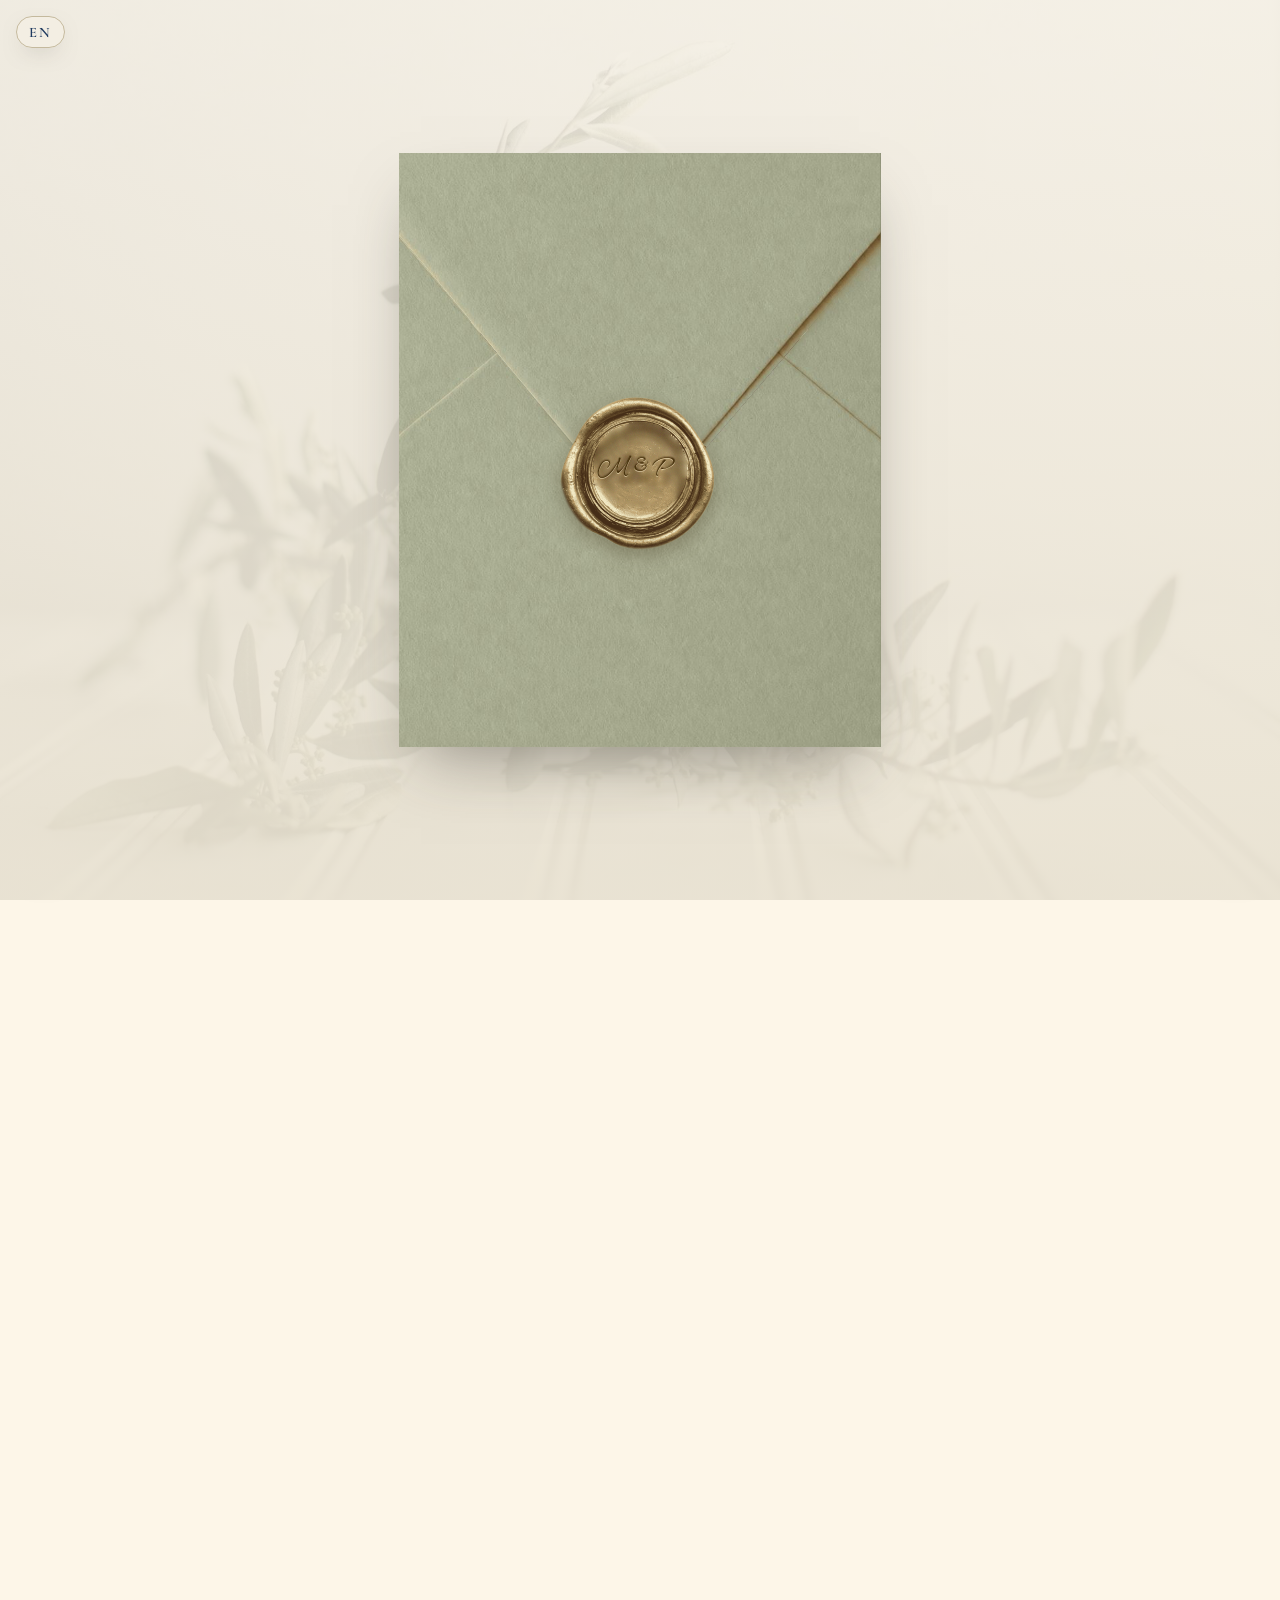
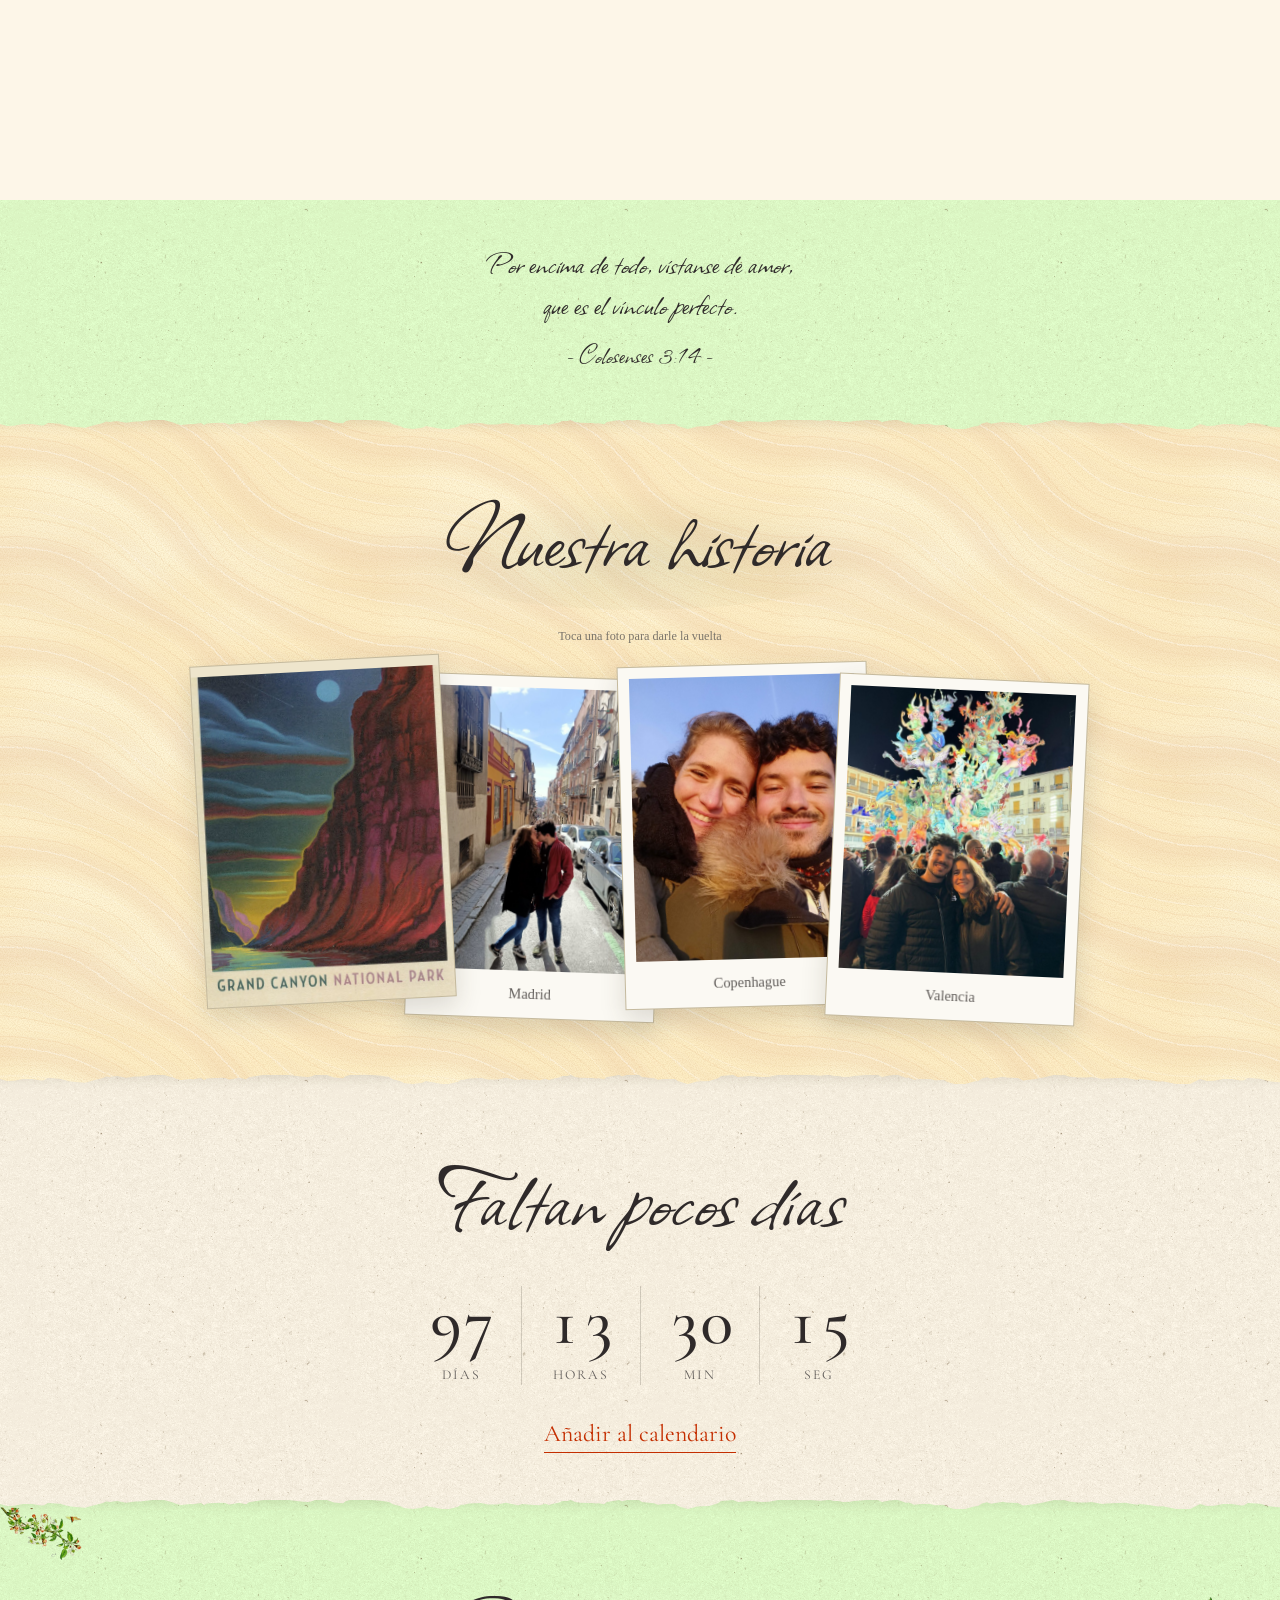
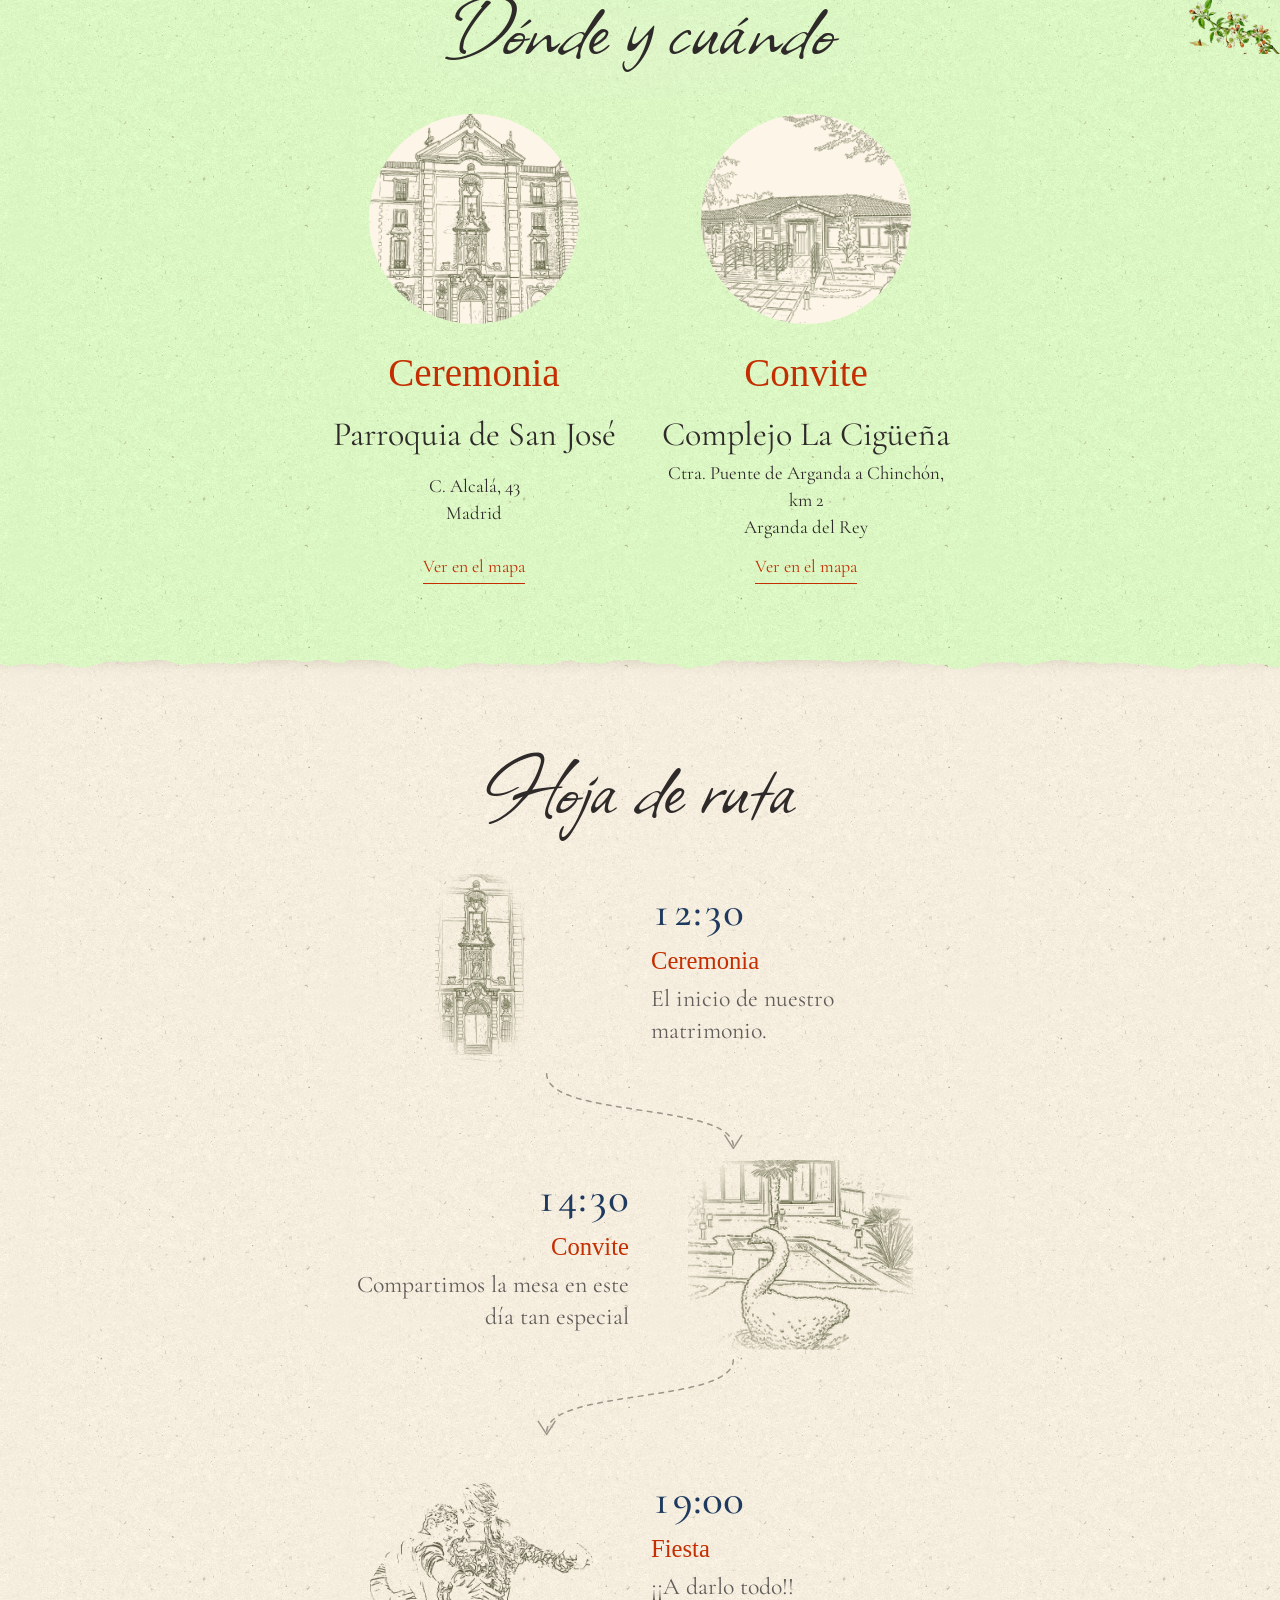
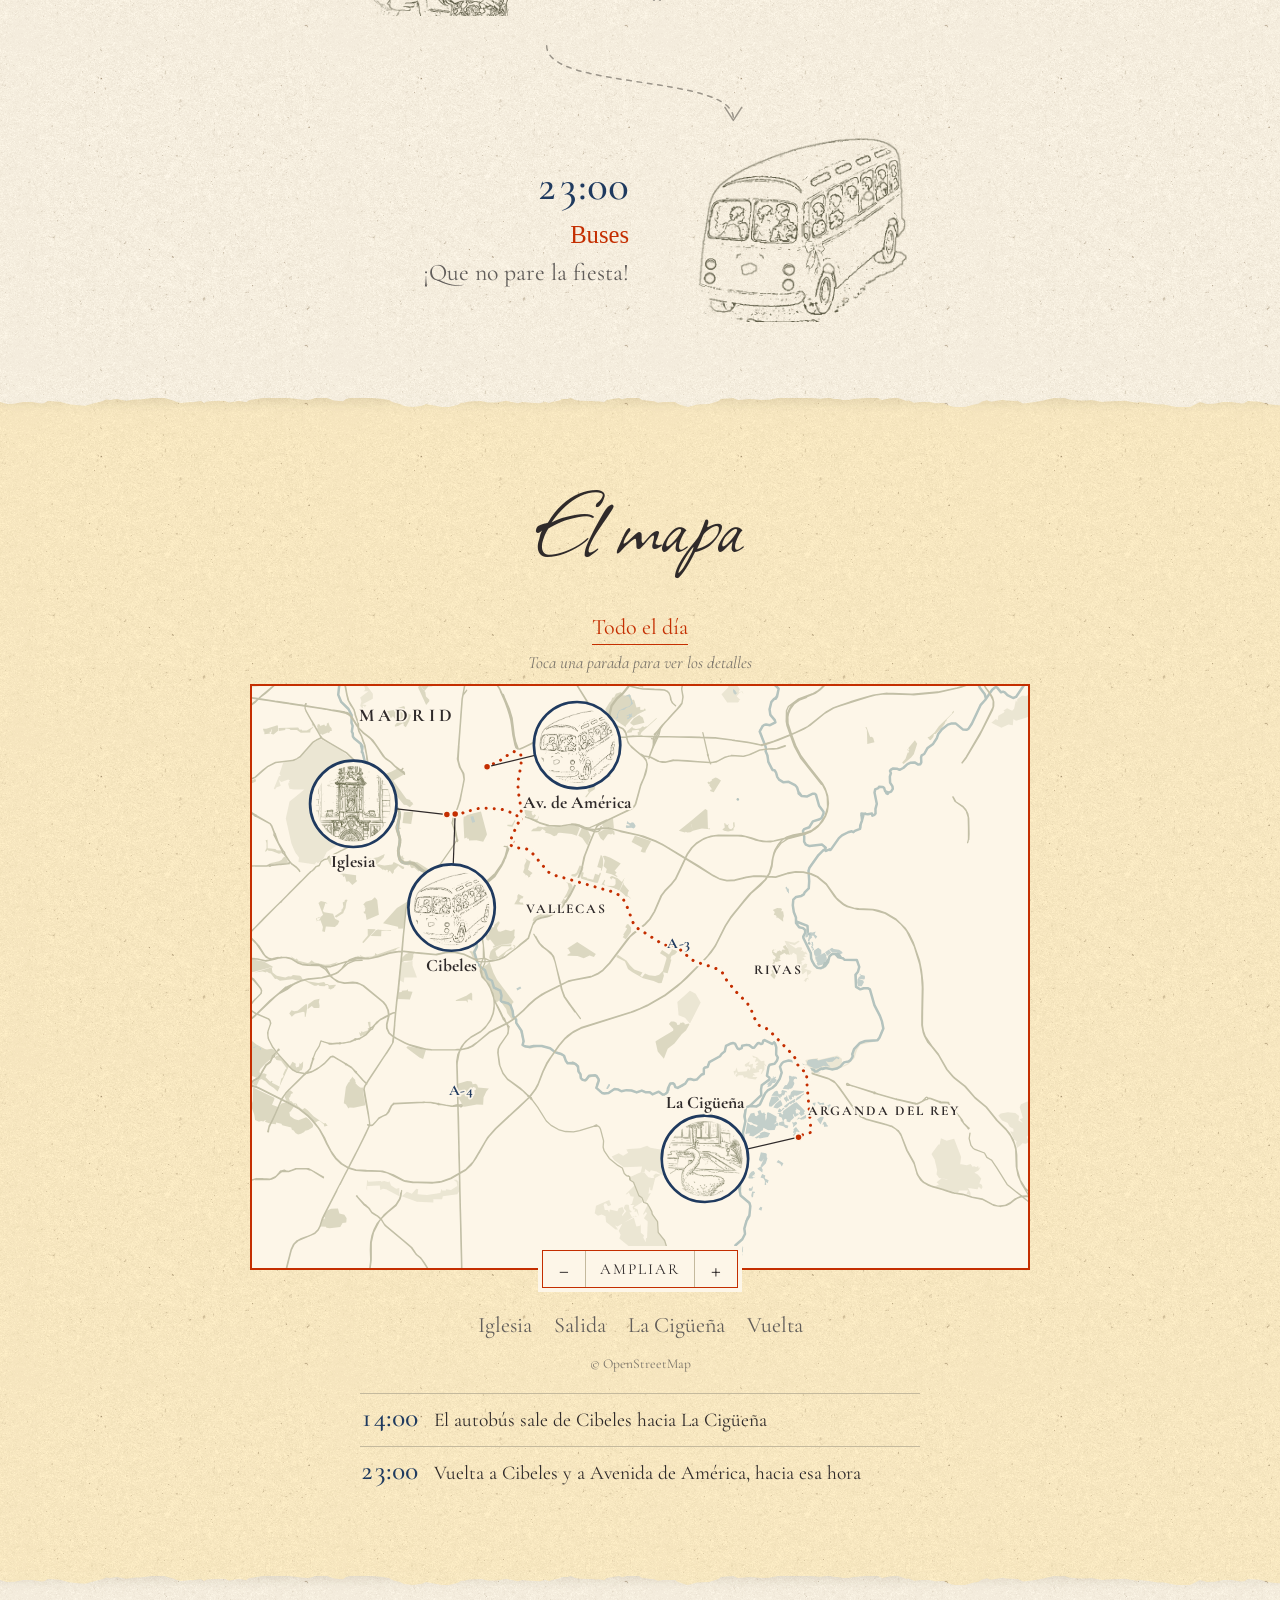
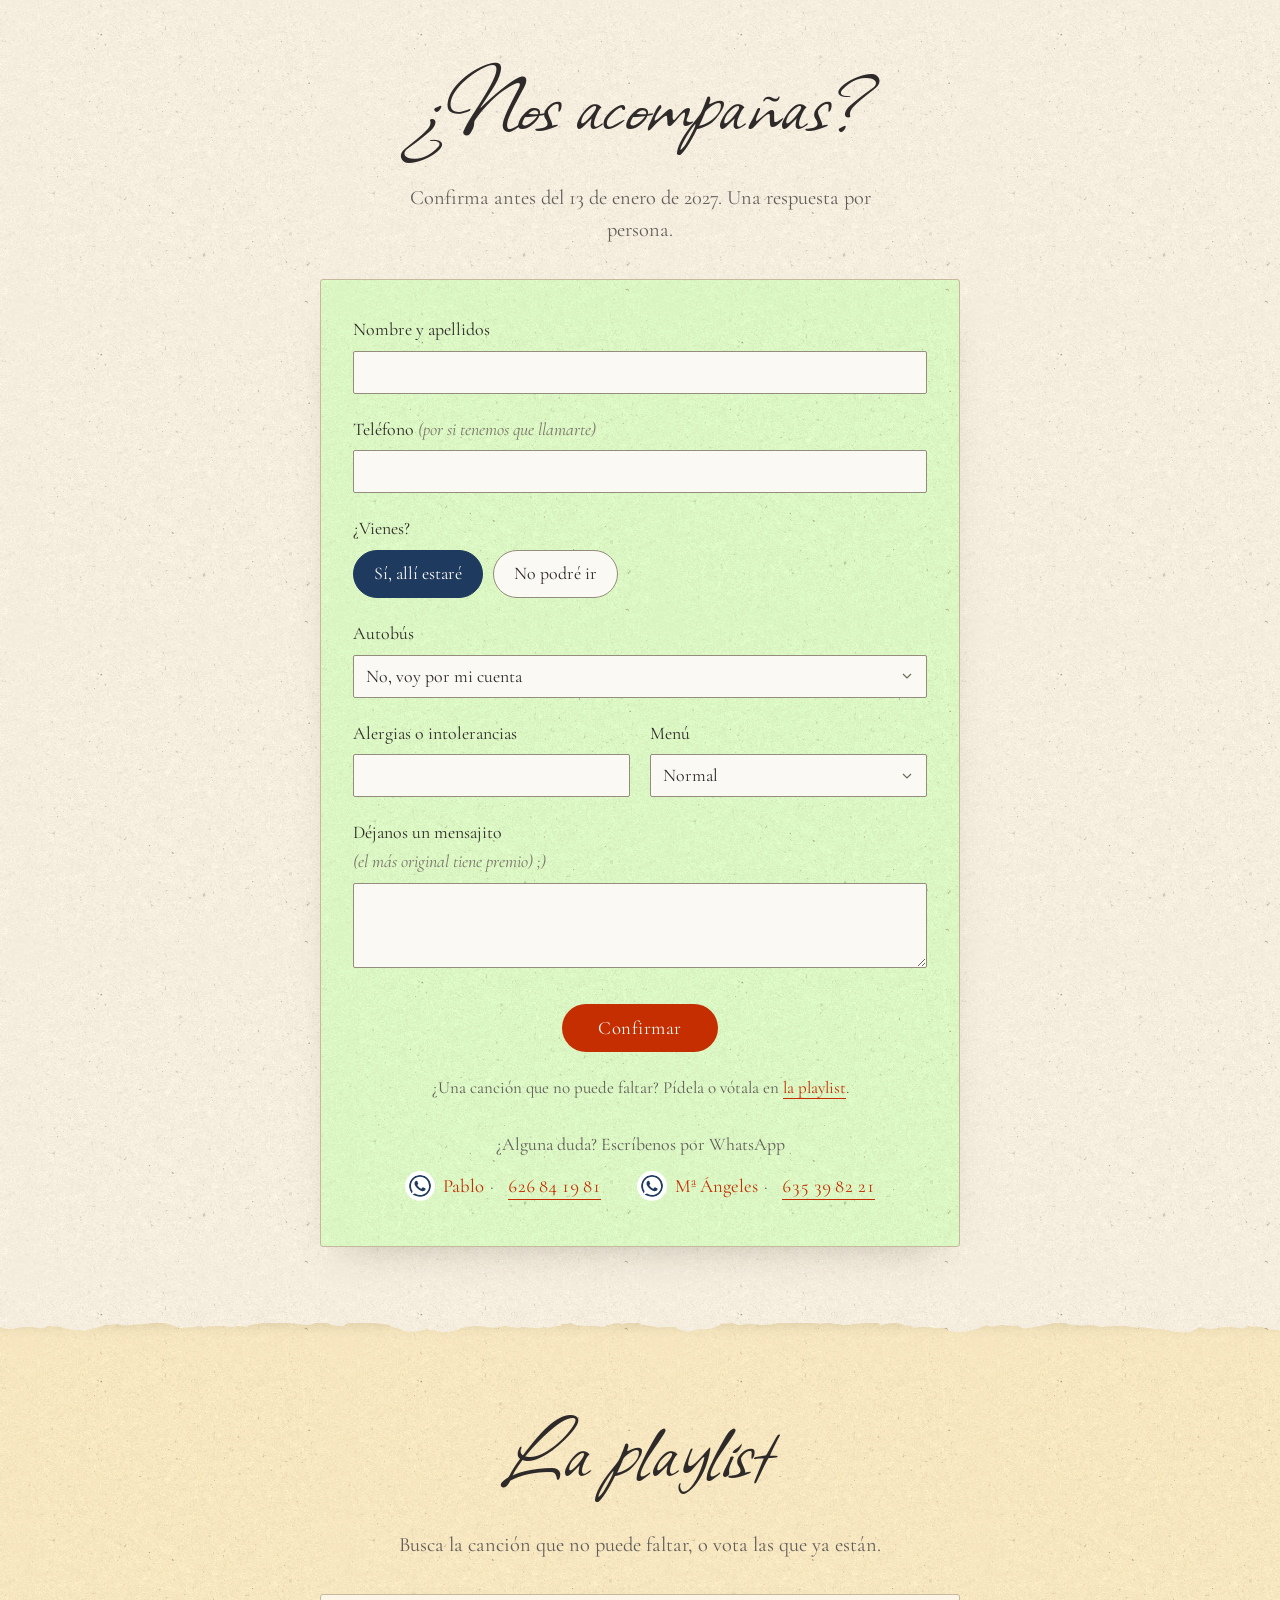
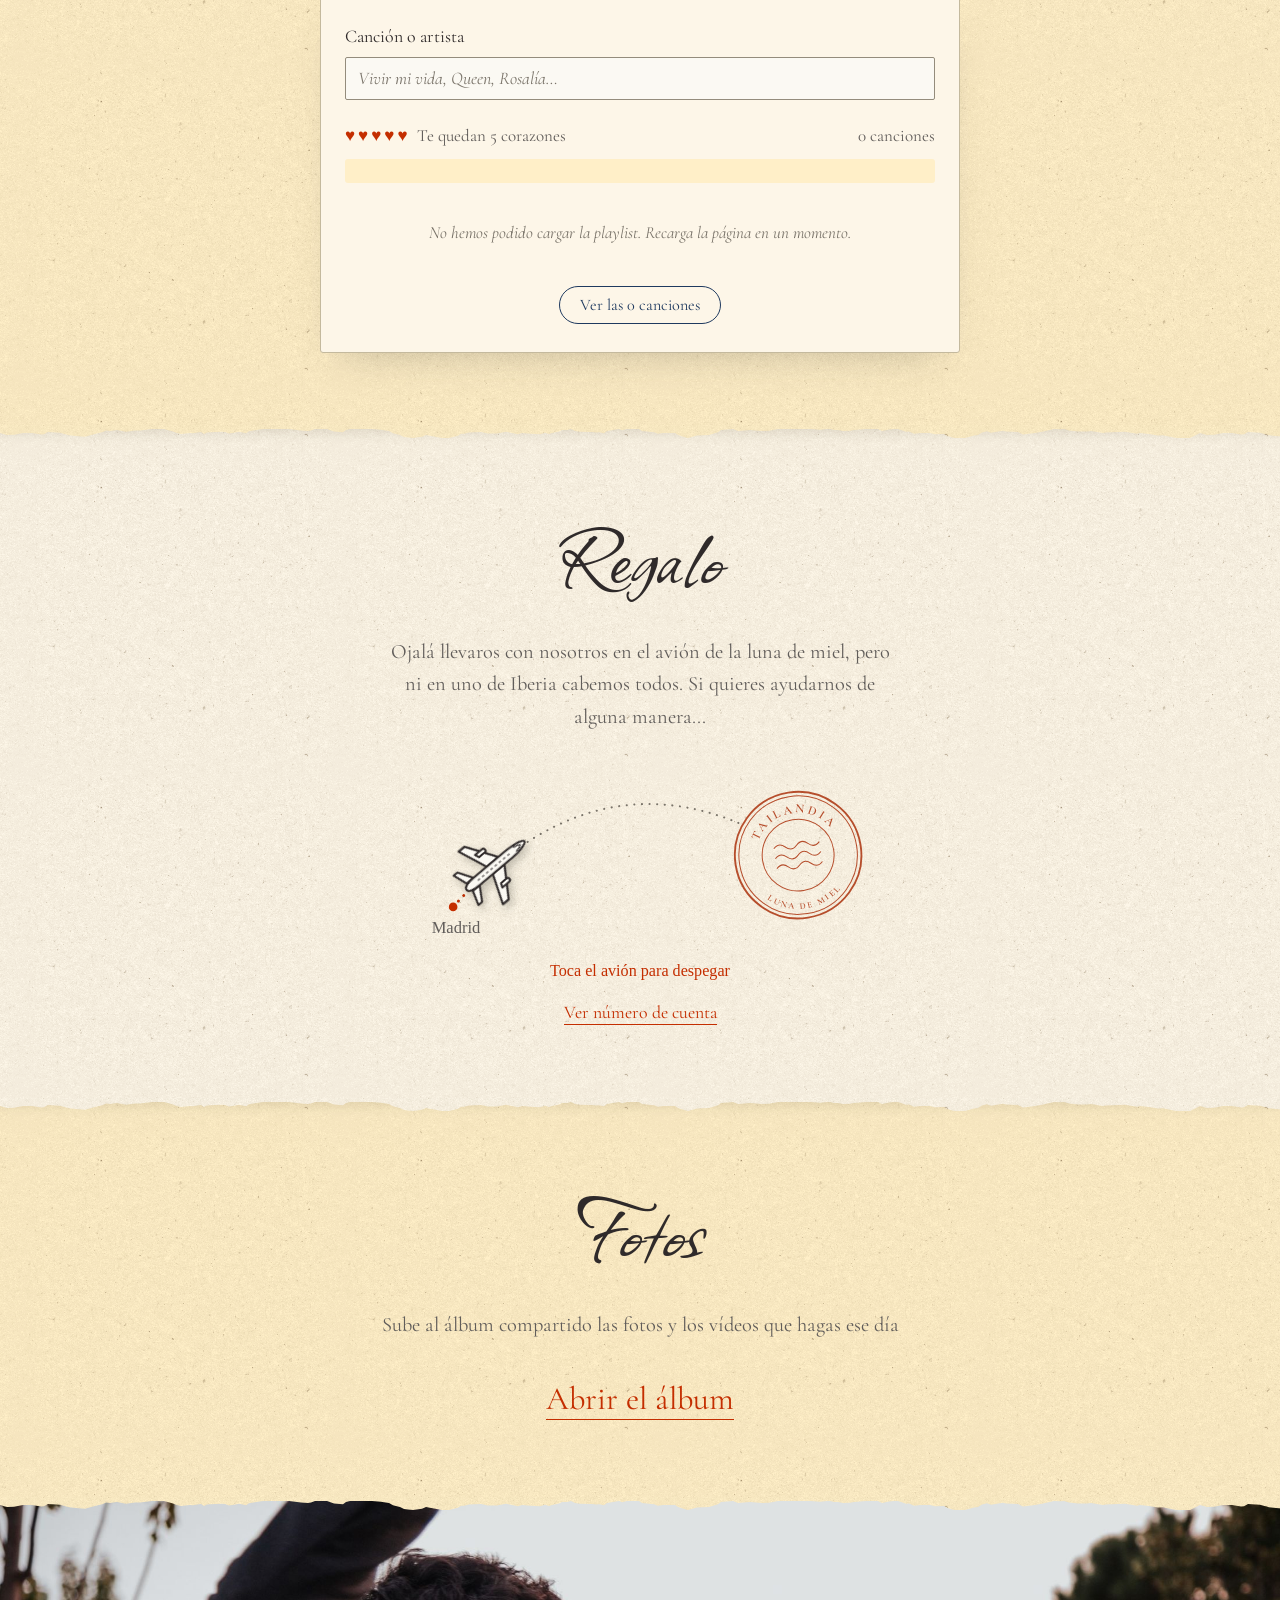
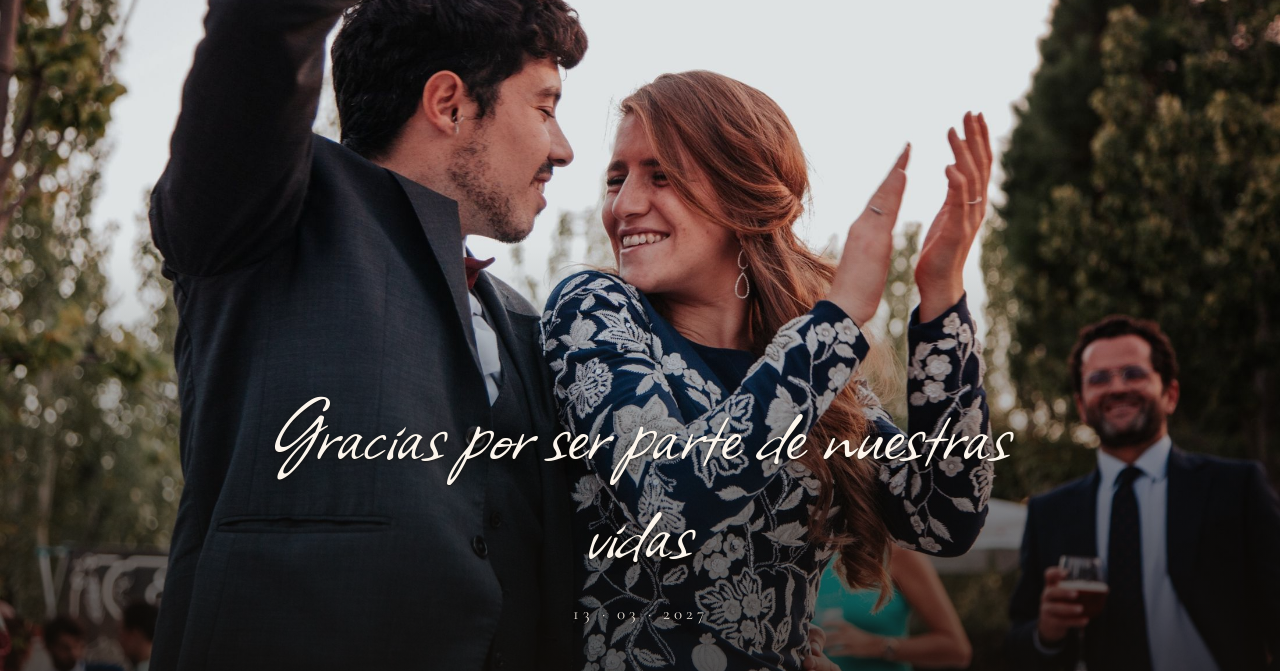
==== index.html @ 0273cc03 "editor (m): Claude: El desliza del principio, ponlo más claro. No se ve El desliza del principio, po" ====
<!DOCTYPE html>
<html lang="es">
<head>
  <meta charset="UTF-8">
  <meta name="viewport" content="width=device-width, initial-scale=1.0">
  <title>Mª Ángeles & Pablo | ¡Nos casamos!</title>
  <meta name="description" content="Invitación a la boda de Mª Ángeles y Pablo, 13 de marzo de 2027, Madrid.">

  <!-- Open Graph / Meta -->
  <meta property="og:title" content="Mª Ángeles & Pablo | Nos casamos">
  <meta property="og:description" content="13 de marzo de 2027, Madrid. Abre la invitación y confirma tu asistencia.">
  <meta property="og:type" content="website">
  <meta property="og:url" content="https://pabloati.github.io/Boda/">
  <meta property="og:image" content="https://pabloati.github.io/Boda/assets/og.jpg">
  <meta property="og:image:width" content="1200">
  <meta property="og:image:height" content="630">
  <meta property="og:image:alt" content="Sobre verde con sello de lacre dorado: Mª Ángeles & Pablo, 13 de marzo de 2027, Madrid">
  <meta name="twitter:card" content="summary_large_image">

  <!-- Google Fonts: Cormorant Garamond (text), Allison (script headings), Homemade Apple (handwritten notes) -->
  <link rel="preconnect" href="https://fonts.googleapis.com">
  <link rel="preconnect" href="https://fonts.gstatic.com" crossorigin>
  <link href="https://fonts.googleapis.com/css2?family=Cormorant+Garamond:ital,wght@0,400;0,500;0,600;0,700;1,400;1,500&family=Allison&family=Homemade+Apple&display=swap" rel="stylesheet">

  <!-- Tab icon: two gold rings. SVG for modern browsers, PNGs for the rest and for iOS home screens -->
  <link rel="icon" type="image/svg+xml" href="assets/favicon.svg">
  <link rel="icon" type="image/png" sizes="32x32" href="assets/favicon-32.png">
  <link rel="apple-touch-icon" sizes="180x180" href="assets/apple-touch-icon.png">

  <!-- Main Stylesheet. ?v= busts browser caches after each deploy: bump it whenever css/js change -->
  <link rel="stylesheet" href="css/styles.css?v=202611252245-0b9e9ef">
  <link rel="stylesheet" href="css/editor.css?v=202611252245-0b9e9ef">

  <!-- The envelope is the first thing on screen, so fetch its two images early -->
  <link rel="preload" as="image" href="assets/sobre.jpg?v=20261110v">
  <link rel="preload" as="image" href="assets/sello.png">
</head>
<body>
  <!--
    Photo credits (Unsplash licence, free to use), placeholders until the couple's own photos arrive:
    assets/hero-desktop.jpg   the couple's own photo (wide screens)
    assets/hero-mobile.jpg    the couple's own photo, Granada (phones)
    assets/eucalyptus.jpg     Iain Robertson    https://unsplash.com/photos/whLbVUIw7JE
    assets/olive.jpg          Sixteen Miles Out https://unsplash.com/photos/IVCI2rmcJE8
    assets/foto-envio.jpg     the couple's own photo (shown on the RSVP sending card)
    assets/flores/lirio-rosa.png  Lilium speciosum, M. A. Burnett, Plantae utiliores (1842-50), Biodiversity Heritage Library, CC BY 2.0 https://commons.wikimedia.org/wiki/File:BD_n197_w1150_(37940602742).jpg
    assets/flores/*.png (rest)  19th-century botanical plates, public domain (sources in docs/flores/README.md)
  -->

  <!-- Background audio: the couple's song, starts on the first tap (the seal) -->
  <audio id="wedding-audio" loop preload="auto">
    <source src="assets/Fuego_acustico.mp3" type="audio/mpeg">
  </audio>

  <!-- ======================================================== -->
  <!-- 1. ENVELOPE OPENING OVERLAY                               -->
  <!-- The envelope is a photo (assets/sobre.jpg, 9:16) sliced   -->
  <!-- into layers with clip-path so the top flap can rotate.    -->
  <!-- Geometry (percent of the 1440×1776 image): flap base y   -->
  <!-- 13.9%, flap tip (50%, 62.6%), side flaps meet at          -->
  <!-- (50%, 14%), side/flap edges cross at (20.3%, 33.7%) and   -->
  <!-- (80%, 34.3%); the right flap edge ends at (100%, 15.5%) so -->
  <!-- the flap's cast shadow lifts with it.                     -->
  <!-- seal centre (50%, 53.2%), image width 36%. sello.png has -->
  <!-- no fold slivers of its own; the photo's fold lines were  -->
  <!-- extended to meet the wax at this size (2026-11-03).      -->
  <!-- Opening: flap up, the envelope falls away, the card turns  -->
  <!-- over and its back (the hero) grows to fill the screen.     -->
  <!-- Timings live in openEnvelope() in js/script.js.            -->
  <!-- ======================================================== -->
  <div id="envelope-overlay" class="envelope-overlay" role="dialog" aria-modal="true" aria-label="Apertura de la invitación">
    <div class="envelope-scene">
    <div class="envelope-container" id="envelope-container">
      <div class="envelope-back" aria-hidden="true"></div>

      <div class="envelope-letter" id="envelope-letter">
        <div class="card-face card-front">
          <img src="assets/tarjeta.jpg" alt="Tarjeta de invitación de Mª Ángeles y Pablo" width="800" height="1200" decoding="async">
        </div>
        <!-- The back repeats the hero so the reveal lands on the page unchanged -->
        <div class="card-face card-back" aria-hidden="true">
          <div class="hero-veil">
            <div class="veil-sheet">
              <div class="card-back-content">
                <p class="hero-pretitle" data-i18n="hero.pretitle">Nos casamos</p>
                <p class="hero-title">Mª Ángeles <span class="nowrap">&amp; Pablo</span></p>
                <p class="hero-date" data-i18n="hero.date">Sábado, 13 de marzo de 2027</p>
                <p class="hero-location">Madrid</p>
                <span class="scroll-indicator"><span data-i18n="hero.scroll">Desliza</span><span class="chevron"></span></span>
              </div>
            </div>
            <svg class="veil-line" viewBox="0 0 400 40" preserveAspectRatio="none" aria-hidden="true" focusable="false"><path d="M0 26C80 34 140 6 200 6C260 6 320 30 400 22"/></svg>
          </div>
        </div>
      </div>

      <div class="envelope-front" aria-hidden="true"></div>
      <div class="envelope-side envelope-side-left" aria-hidden="true"></div>
      <div class="envelope-side envelope-side-right" aria-hidden="true"></div>
      <div class="envelope-flap-top" id="envelope-flap" aria-hidden="true"></div>

      <button type="button" class="wax-seal" id="wax-seal" aria-label="Abrir la invitación" data-i18n-aria="env.sealAria">
        <span class="wax-monogram" aria-hidden="true">M &amp; P</span>
      </button>
    </div>
    </div>
  </div>

  <!-- Language toggle: shows the language you can switch TO -->
  <button type="button" id="lang-toggle" class="lang-toggle" aria-label="Cambiar a inglés">EN</button>

  <!-- RSVP progress card: covers the page while a reply is sent, then shows the
       result. Filled and shown by js/script.js section 7.
       Photo slot: drop a square photo at assets/foto-envio.jpg (about 800x800).
       While the file is missing a dashed placeholder shows instead. -->
  <div id="rsvp-modal" class="rsvp-modal" role="dialog" aria-modal="true" aria-labelledby="rsvp-modal-title" hidden>
    <div class="rsvp-modal-card">
      <div class="rsvp-modal-photo">
        <img src="assets/foto-envio.jpg?v=20261120a" alt="" onerror="this.parentNode.classList.add('is-empty'); this.remove()">
      </div>
      <p id="rsvp-modal-title" class="rsvp-modal-title"></p>
      <div id="rsvp-modal-text" class="rsvp-modal-text" aria-live="polite"></div>
      <button type="button" id="rsvp-modal-close" class="btn-primary rsvp-modal-close" data-i18n="rsvp.close" hidden>Cerrar</button>
    </div>
  </div>

  <!-- Floating music toggle -->
  <aside class="floating-controls" aria-label="Controles de la página">
    <button id="btn-top" class="float-btn btn-top" aria-label="Volver arriba" data-i18n-aria="top.aria">
      <span class="chevron up" aria-hidden="true"></span>
    </button>
    <button id="btn-music-toggle" class="float-btn music-btn" aria-label="Reproducir o pausar la música" data-i18n-aria="music.aria" title="Música">
      <i id="music-icon" class="fa-solid fa-volume-xmark" aria-hidden="true"></i>
      <span class="music-wave" aria-hidden="true">
        <span></span><span></span><span></span>
      </span>
    </button>
  </aside>

  <!-- ======================================================== -->
  <!-- 2. MAIN SITE                                              -->
  <!-- ======================================================== -->
  <main id="main-content" class="main-content">

    <!-- HERO -->
    <!-- Veiled hero: the stage stays pinned while the page scrolls past the
         section's extra height; the veil (names and date) slides up off the
         photo as you scroll (js/script.js, section 11). The card back in the
         envelope repeats this view, scaled by --s. -->
    <header class="hero-section" id="hero">
      <div class="hero-stage">
        <picture class="hero-photo" aria-hidden="true">
          <source media="(max-width: 768px), (orientation: portrait)" srcset="assets/hero-mobile.jpg?v=20261120a">
          <img src="assets/hero-desktop.jpg" alt="" loading="eager" decoding="async">
        </picture>

        <div class="hero-veil" id="hero-veil">
          <div class="veil-sheet">
          <div class="hero-content">
            <p class="hero-pretitle" data-i18n="hero.pretitle">Nos casamos</p>
            <h1 class="hero-title">Mª Ángeles <span class="nowrap">&amp; Pablo</span></h1>
            <p class="hero-date" data-i18n="hero.date">Sábado, 13 de marzo de 2027</p>
            <p class="hero-location">Madrid</p>

            <a href="#intro" class="scroll-indicator" aria-label="Desliza para seguir leyendo" data-i18n-aria="hero.scrollAria">
              <span data-i18n="hero.scroll">Desliza</span>
              <span class="chevron" aria-hidden="true"></span>
            </a>
          </div>
          </div>
          <svg class="veil-line" viewBox="0 0 400 40" preserveAspectRatio="none" aria-hidden="true" focusable="false"><path d="M0 26C80 34 140 6 200 6C260 6 320 30 400 22"/></svg>
        </div>
      </div>
    </header>

    <!-- OUR STORY: a short welcome and three prints, one per stage (Madrid, Copenhague, Valencia).
         Each print is a card with two faces: the photo (assets/historia-N.jpg, a dashed frame until
         the file exists) and, on the back, its text. A tap lifts it to the middle of the screen and
         turns it over (js/script.js, 10c). Then the countdown. -->
    <section class="historia" id="intro">
      <div class="container narrow">
        <div class="text-center">
          <h2 class="h-script" data-i18n="story.title">Nuestra historia</h2>
        </div>

        <!-- the hint, then the prints -->
        <p class="historia-hint reveal" data-i18n="story.hint">Toca una foto para darle la vuelta</p>

        <div class="historia-album reveal" id="historia-album">
          <!-- the postcard from the envelope (assets/tarjeta.jpg), on top: the four prints form a diamond -->
          <div class="hfoto">
            <div class="hfoto-card hfoto-card--postal" role="button" tabindex="0" aria-expanded="false" aria-label="La postal: dar la vuelta a la foto" data-i18n-aria="story.0.aria">
              <div class="hfoto-face hfoto-front" data-slot="tarjeta.jpg">
                <img src="assets/tarjeta.jpg" alt="" loading="lazy" onerror="this.parentNode.classList.add('is-empty'); this.remove()">
              </div>
              <div class="hfoto-face hfoto-back">
                <p class="hfoto-city" data-i18n="story.0.cap">La postal</p>
                <p class="hfoto-text" data-i18n="story.0.text">En esta postal Pablo escribió las palabras con las que me pediría matrimonio el primer día que nos mudamos juntos.<br>Nos conocimos en Madrid hace 8-9 años. Fue gracias a una Asociación de divulgación científica internacional con gran interés en viajar, tener buenos amigos y experimentar los efectos del alcohol en el cuerpo de los jóvenes, entre otras cosas serias. Teníamos buenos gustos en común... solo nos quedó encontrarnos.<br>En cada evento, como imanes, siempre acabábamos al lado del otro.<br>Pablo se fue de Erasmus y la vida de ambos continuó por su camino hasta que...</p>
              </div>
            </div>
          </div>
          <div class="hfoto">
            <div class="hfoto-card" role="button" tabindex="0" aria-expanded="false" aria-label="Madrid: dar la vuelta a la foto" data-i18n-aria="story.1.aria">
              <div class="hfoto-face hfoto-front" data-slot="historia-1.jpg">
                <img src="assets/historia-1.jpg?v=20261120a" alt="" loading="lazy" onerror="this.parentNode.classList.add('is-empty'); this.remove()">
                <p class="hfoto-cap"><span data-i18n="story.1.cap">Madrid</span></p>
              </div>
              <div class="hfoto-face hfoto-back">
                <p class="hfoto-city" data-i18n="story.1.cap">Madrid</p>
                <p class="hfoto-text" data-i18n="story.1.text">Todo resurgió con un mensaje de Pablo. Esta vez por Insta, no en una postal. "Hola, qué tal?". Tuvimos una cita en Avda. de América. Mª Ángeles saliendo de prácticas del máster. Pablo con su TFG. Mascarillas por el COVID... Lo que en principio iba a ser una cita corta por el toque de queda, terminó en muchas noches llegando tarde por quedar y vernos. Tan claro lo teníamos, que en un mes empezamos ya a ser novios. #AntiModernes</p>
              </div>
            </div>
          </div>
          <div class="hfoto">
            <div class="hfoto-card" role="button" tabindex="0" aria-expanded="false" aria-label="Copenhague: dar la vuelta a la foto" data-i18n-aria="story.2.aria">
              <div class="hfoto-face hfoto-front" data-slot="historia-2.jpg">
                <img src="assets/historia-2.jpg?v=20261120a" alt="" loading="lazy" onerror="this.parentNode.classList.add('is-empty'); this.remove()">
                <p class="hfoto-cap"><span data-i18n="story.2.cap">Copenhague</span></p>
              </div>
              <div class="hfoto-face hfoto-back">
                <p class="hfoto-city" data-i18n="story.2.cap">Copenhague</p>
                <p class="hfoto-text" data-i18n="story.2.text">Pablo se fue a hacer un máster en Cophenague que luego se alargó por trabajo. Fueron casi 4 años de amor, aviones, viajes, cariño, complicidad y fuerza de voluntad. Sabiendo que merecía la pena cada esfuerzo. <br>Gracias a todas las personas que nos habéis acompañado en esos años y a Pablo padre, que procuró que gracias a Iberia no fuésemos dos estudiantes en la ruina con tanto viaje.</p>
              </div>
            </div>
          </div>
          <div class="hfoto">
            <div class="hfoto-card" role="button" tabindex="0" aria-expanded="false" aria-label="Valencia: dar la vuelta a la foto" data-i18n-aria="story.3.aria">
              <div class="hfoto-face hfoto-front" data-slot="historia-3.jpg">
                <img src="assets/historia-3.jpg?v=20261120a" alt="" loading="lazy" onerror="this.parentNode.classList.add('is-empty'); this.remove()">
                <p class="hfoto-cap"><span data-i18n="story.3.cap">Valencia</span></p>
              </div>
              <div class="hfoto-face hfoto-back">
                <p class="hfoto-city" data-i18n="story.3.cap">Valencia</p>
                <p class="hfoto-text" data-i18n="story.3.text">Siempre habíamos querido vivir junto al mar, como buenos Madrileños. Cuando a Pablo le salió la oportunidad de volver a España pero en Valencia, nos pareció un avance. Durante un año, nos convertimos en Cowboys de la A3, todos los fines de semana para arriba y para abajo. Pero después de los aviones, el tren o el coche no parecían tanto. Al cabo de un año, Mª Ángeles decidió venirse, sin esperarse la sorpresa que Valencia tenía preparada para ella...</p>
              </div>
            </div>
          </div>
        </div>
      </div>
    </section>

    <!-- COUNTDOWN -->
    <section class="section band-sage countdown-section" id="countdown">
      <div class="container narrow text-center">
        <h2 class="h-script" data-i18n="countdown.title">Faltan  pocos días</h2>

        <div class="countdown-grid" id="countdown-clock" data-target-date="2027-03-13T12:30:00">
          <div class="countdown-item">
            <span class="countdown-number" id="days">00</span>
            <span class="countdown-label" data-i18n="countdown.days">días</span>
          </div>
          <div class="countdown-item">
            <span class="countdown-number" id="hours">00</span>
            <span class="countdown-label" data-i18n="countdown.hours">horas</span>
          </div>
          <div class="countdown-item">
            <span class="countdown-number" id="minutes">00</span>
            <span class="countdown-label" data-i18n="countdown.min">min</span>
          </div>
          <div class="countdown-item">
            <span class="countdown-number" id="seconds">00</span>
            <span class="countdown-label" data-i18n="countdown.sec">seg</span>
          </div>
        </div>

        <button id="btn-add-calendar" class="link-button" data-i18n="countdown.calendar">Añadir al calendario</button>
      </div>
    </section>

    <!-- WHERE & WHEN -->
    <section class="section band-paper locations-section" id="locations">
      <div class="container narrow text-center">
        <h2 class="h-script" data-i18n="loc.title">Dónde y cuándo</h2>

        <div class="locations-grid">
          <article class="location">
            <!-- Drawing of the church: drop the file in assets/ with this name and it appears -->
            <img class="location-art" src="assets/dibujo-iglesia.png?v=20261105b" alt="" onerror="this.remove()">
            <p class="hand-label" data-i18n="loc.ceremony">Ceremonia</p>
            <h3 class="location-name">Parroquia de <span class="nowrap">San José</span></h3>
            <p class="location-address">C. Alcalá, 43<br>Madrid</p>
            <a href="https://share.google/moPjthgGraOJOiUeF" target="_blank" rel="noopener noreferrer" class="text-link" data-i18n="loc.map">Ver en el mapa</a>
          </article>

          <article class="location">
            <img class="location-art location-art-cover" src="assets/dibujo-convite.png?v=20261105b" alt="" onerror="this.remove()">
            <p class="hand-label" data-i18n="loc.reception">Convite</p>
            <h3 class="location-name">Complejo <span class="nowrap">La Cigüeña</span></h3>
            <p class="location-address">Ctra. Puente de Arganda a Chinchón, km&nbsp;2<br>Arganda del Rey</p>
            <a href="https://share.google/xqutfRoSoisIk9tlh" target="_blank" rel="noopener noreferrer" class="text-link" data-i18n="loc.map">Ver en el mapa</a>
          </article>
        </div>
      </div>
    </section>

    <!-- TIMELINE -->
    <section class="section timeline-section" id="timeline">
      <div class="container">
        <h2 class="h-script text-center" data-i18n="tl.title">Hoja de ruta</h2>

        <!-- The day as a little route: stops alternate sides, a dashed path with
             an arrow runs from each drawing to the next. Drawings are
             assets/ruta-<stop>.png in the style of the venue sketches; a stop
             whose file is missing shows an empty frame (data-slot names it). -->
        <ol class="ruta">
          <li class="ruta-stop">
            <div class="ruta-art" data-slot="ruta-ceremonia.png">
              <img src="assets/ruta-ceremonia.png" alt="" loading="lazy" onerror="this.parentNode.classList.add('is-empty'); this.remove()">
            </div>
            <div class="ruta-text">
              <span class="ruta-time">12:30</span>
              <h3 class="ruta-title" data-i18n="tl.1.title">Ceremonia</h3>
              <p class="ruta-desc" data-i18n="tl.1.desc">El inicio de nuestro matrimonio.</p>
            </div>
          </li>
          <li class="ruta-stop">
            <div class="ruta-art" data-slot="ruta-convite.png">
              <img src="assets/ruta-convite.png" alt="" loading="lazy" onerror="this.parentNode.classList.add('is-empty'); this.remove()">
            </div>
            <div class="ruta-text">
              <span class="ruta-time">14:30</span>
              <h3 class="ruta-title" data-i18n="tl.2.title">Convite</h3>
              <p class="ruta-desc" data-i18n="tl.2.desc">Compartimos la mesa en este día tan especial</p>
            </div>
          </li>
          <li class="ruta-stop">
            <div class="ruta-art" data-slot="ruta-fiesta.png">
              <img src="assets/ruta-fiesta.png" alt="" loading="lazy" onerror="this.parentNode.classList.add('is-empty'); this.remove()">
            </div>
            <div class="ruta-text">
              <span class="ruta-time">19:00</span>
              <h3 class="ruta-title" data-i18n="tl.3.title">Fiesta</h3>
              <p class="ruta-desc" data-i18n="tl.3.desc">¡¡A darlo todo!!</p>
            </div>
          </li>
          <li class="ruta-stop">
            <div class="ruta-art" data-slot="ruta-buses.png">
              <img src="assets/ruta-buses.png" alt="" loading="lazy" onerror="this.parentNode.classList.add('is-empty'); this.remove()">
            </div>
            <div class="ruta-text">
              <span class="ruta-time">23:00</span>
              <h3 class="ruta-title" data-i18n="tl.4.title">Buses</h3>
              <p class="ruta-desc" data-i18n="tl.4.desc">¡Que no pare la fiesta!</p>
            </div>
          </li>
        </ol>
      </div>
    </section>

    <!-- BUS MAP: the church, the bus stops and the reception on a map that can be zoomed and
         dragged (js/mapa.js draws the stops on assets/mapa.svg, built by _dev/mapa_build.py).
         The two lines under it say the same without the map. -->
    <section class="section mapa-section" id="mapa">
      <div class="container">
        <h2 class="h-script text-center" data-i18n="map.title">El mapa</h2>
        <div class="mapa-shell">
          <!-- above the map: the whole-day view and the hint (js/mapa.js fills #mapa-hint) -->
          <div class="mapa-views mapa-views-top">
            <button type="button" class="link-button small is-on" data-mapa="todo" data-i18n="map.view.all">Todo el día</button>
          </div>
          <p class="mapa-hint" id="mapa-hint"></p>
          <div class="mapa-frame">
            <div class="mapa-canvas" id="mapa-canvas" data-src="assets/mapa.svg?v=20261120a"></div>
            <div class="mapa-plaque">
              <button type="button" class="mapa-tool" data-mapa="out" aria-label="Alejar" data-i18n-aria="map.out">&minus;</button>
              <button type="button" class="mapa-expand" id="mapa-expand" data-mapa="expand">Ampliar</button>
              <button type="button" class="mapa-tool" data-mapa="in" aria-label="Acercar" data-i18n-aria="map.in">+</button>
            </div>
          </div>
          <div class="mapa-views">
            <button type="button" class="link-button small" data-mapa="iglesia" data-i18n="map.view.church">Iglesia</button>
            <button type="button" class="link-button small" data-mapa="salida" data-i18n="map.view.start">Salida</button>
            <button type="button" class="link-button small" data-mapa="convite" data-i18n="map.view.venue">La Cigüeña</button>
            <button type="button" class="link-button small" data-mapa="vuelta" data-i18n="map.view.back">Vuelta</button>
          </div>
          <div class="mapa-card" id="mapa-card" aria-live="polite"></div>
          <a class="mapa-credit" href="https://www.openstreetmap.org/copyright" target="_blank" rel="noopener noreferrer">&copy; OpenStreetMap</a>
        </div>
        <ul class="mapa-buses">
          <li><span class="ruta-time">14:00</span><span data-i18n="map.busOut">El autobús sale de Cibeles hacia La Cigüeña</span></li>
          <li><span class="ruta-time">23:00</span><span data-i18n="map.busBack">Vuelta a Cibeles y a Avenida de América, hacia esa hora</span></li>
        </ul>
      </div>
    </section>

    <!-- RSVP -->
    <section class="section band-olive rsvp-section" id="rsvp">
      <div class="container narrow">
        <h2 class="h-script light text-center" data-i18n="rsvp.title">¿Nos acompañas?</h2>
        <p class="section-lead text-center" data-i18n="rsvp.lead">Confirma antes del 13 de enero de 2027. Una respuesta por persona.</p>

        <form id="rsvp-form" class="rsvp-form paper-panel" novalidate>
          <div class="form-group">
            <label for="guest-name" class="form-label" data-i18n="rsvp.name">Nombre y apellidos</label>
            <input type="text" id="guest-name" name="guestName" class="form-control" autocomplete="name" required>
          </div>

          <div class="form-group">
            <label for="guest-phone" class="form-label" data-i18n="rsvp.phone">Teléfono <span class="optional">(por si tenemos que llamarte)</span></label>
            <input type="tel" id="guest-phone" name="guestPhone" class="form-control" autocomplete="tel">
          </div>

          <fieldset class="form-group">
            <legend class="form-label" data-i18n="rsvp.coming">¿Vienes?</legend>
            <div class="choice-group">
              <label class="choice">
                <input type="radio" name="attendanceStatus" value="asistire" checked>
                <span data-i18n="rsvp.yes">Sí, allí estaré</span>
              </label>
              <label class="choice">
                <input type="radio" name="attendanceStatus" value="no_asistire">
                <span data-i18n="rsvp.no">No podré ir</span>
              </label>
            </div>
          </fieldset>

          <div id="rsvp-attendance-details" class="conditional-fields">
            <div class="form-row">
              <div class="form-group">
                <label for="guest-bus" class="form-label" data-i18n="rsvp.bus">Autobús</label>
                <select id="guest-bus" name="guestBus" class="form-control">
                  <option value="No, voy por mi cuenta" data-i18n="rsvp.busNo">No, voy por mi cuenta</option>
                  <option value="Si, necesito plaza en el autobus" data-i18n="rsvp.busYes">Sí, necesito plaza</option>
                </select>
              </div>

              <div class="form-group" id="bus-type-group" style="display:none;">
                <label for="guest-bus-type" class="form-label" data-i18n="rsvp.busType">¿Qué bus necesitas?</label>
                <select id="guest-bus-type" name="guestBusType" class="form-control">
                  <option value="Ida" data-i18n="rsvp.busThere">Ida</option>
                  <option value="Vuelta" data-i18n="rsvp.busBack">Vuelta</option>
                  <option value="Ida y vuelta" data-i18n="rsvp.busBoth">Ida y vuelta</option>
                </select>
                <p class="form-note"><a href="#mapa" class="text-link" data-i18n="rsvp.busMap">Ver de dónde sale el autobús</a></p>
              </div>
            </div>

            <!-- Shown only when the guest takes the return bus (Vuelta / Ida y vuelta). -->
            <fieldset class="form-group" id="return-stop-group" style="display:none;">
              <legend class="form-label" data-i18n="rsvp.returnStop">¿Dónde te dejamos a la vuelta?</legend>
              <div class="choice-group">
                <label class="choice">
                  <input type="radio" name="returnStop" value="Cibeles">
                  <span>Cibeles</span>
                </label>
                <label class="choice">
                  <input type="radio" name="returnStop" value="Avenida de América">
                  <span>Avenida de América</span>
                </label>
              </div>
            </fieldset>

            <div class="form-row">
              <div class="form-group">
                <label for="guest-diet" class="form-label" data-i18n="rsvp.diet">Alergias o intolerancias</label>
                <input type="text" id="guest-diet" name="guestDiet" class="form-control">
              </div>

              <div class="form-group">
                <label for="guest-menu" class="form-label" data-i18n="rsvp.menu">Menú</label>
                <select id="guest-menu" name="guestMenu" class="form-control">
                  <option value="Ninguno" data-i18n="rsvp.menuRegular">Normal</option>
                  <option value="Vegetariano" data-i18n="rsvp.menuVeg">Vegetariano</option>
                </select>
              </div>
            </div>
          </div>

          <div class="form-group">
            <label for="guest-message" class="form-label" data-i18n="rsvp.message">Déjanos un mensajito <span class="optional">(el más original tiene premio) ;)</span></label>
            <textarea id="guest-message" name="guestMessage" rows="3" class="form-control" maxlength="2000"></textarea>
          </div>

          <div aria-hidden="true" style="position:absolute;left:-9999px;top:auto;width:1px;height:1px;overflow:hidden;">
            <label for="guest-website">Web</label>
            <input type="text" id="guest-website" name="website" tabindex="-1" autocomplete="off">
          </div>

          <div class="form-actions">
            <button type="submit" id="btn-submit-direct" class="btn-primary" data-i18n="rsvp.submit">Confirmar</button>
          </div>

          <!-- after the button, so it does not take anyone away from the form before sending it -->
          <p id="rsvp-playlist-hint" class="form-note rsvp-playlist-hint" data-i18n="rsvp.playlistHint">¿Una canción que no puede faltar? Pídela o vótala en <a href="#playlist">la playlist</a>.</p>

          <!-- Contact for questions only (the form cannot be sent by WhatsApp).
               Links are built by js/script.js from whatsappContacts in js/rsvp-config.js. -->
          <div id="rsvp-contact" class="rsvp-contact" style="display:none;">
            <p class="rsvp-contact-label" data-i18n="rsvp.whatsapp">¿Alguna duda? Escríbenos por WhatsApp</p>
            <ul id="rsvp-contact-list" class="rsvp-contact-list"></ul>
          </div>

        </form>
      </div>
    </section>

    <!-- PLAYLIST (search + vote, see js/playlist.js) -->
    <section class="section band-paper playlist-section" id="playlist">
      <div class="container narrow">
        <h2 class="h-script text-center" data-i18n="pl.title">La playlist</h2>
        <p class="section-lead text-center" data-i18n="pl.lead">Busca la canción que no puede faltar, o vota las que ya están.</p>

        <div class="playlist-card paper-panel">
          <div class="playlist-search">
            <label for="playlist-search-input" class="form-label" data-i18n="pl.searchLabel">Canción o artista</label>
            <div class="playlist-search-box">
              <input type="search" id="playlist-search-input" class="form-control" placeholder="Vivir mi vida, Queen, Rosalía…" data-i18n-placeholder="pl.searchPlaceholder" autocomplete="off" aria-controls="playlist-results">
            </div>
            <div id="playlist-results" class="playlist-results" hidden></div>

            <form id="playlist-manual" class="playlist-manual" hidden>
              <p class="playlist-manual-title" data-i18n="pl.manualTitle">Añádela a mano</p>
              <div class="form-row">
                <div class="form-group">
                  <label for="manual-title" class="form-label" data-i18n="pl.song">Canción</label>
                  <input type="text" id="manual-title" class="form-control" maxlength="120" required>
                </div>
                <div class="form-group">
                  <label for="manual-artist" class="form-label" data-i18n="pl.artist">Artista</label>
                  <input type="text" id="manual-artist" class="form-control" maxlength="120" required>
                </div>
              </div>
              <div class="playlist-manual-actions">
                <button type="button" id="manual-cancel" class="btn-mini" data-i18n="pl.cancel">Cancelar</button>
                <button type="submit" class="btn-primary small" data-i18n="pl.addBtn">Añadir</button>
              </div>
            </form>
          </div>

          <div class="playlist-meta">
            <span id="playlist-hearts" class="playlist-hearts" aria-live="polite"></span>
            <span id="playlist-count" class="playlist-count"></span>
          </div>

          <div id="playlist-notice" class="playlist-notice" role="status" hidden></div>

          <ol id="playlist-ranking" class="playlist-ranking" aria-label="Ranking de canciones" data-i18n-aria="pl.rankingAria"></ol>
          <button type="button" id="playlist-more" class="playlist-more" hidden></button>
        </div>
      </div>
    </section>

    <!-- GIFTS -->
    <section class="section band-sage gifts-section" id="gifts">
      <div class="container narrow text-center">
        <h2 class="h-script" data-i18n="gifts.title">Regalo</h2>
        <p class="section-lead" data-i18n="gifts.lead">Ojalá llevaros con nosotros en el avión de la luna de miel, pero ni en uno de Iberia cabemos todos. Si quieres ayudarnos de alguna manera...</p>

        <!-- The flight to the honeymoon: the plane (tap or drag) follows the dotted route to the
             postmark and the boarding pass with the bank account appears. Without JavaScript
             the pass is simply there. Route geometry: viewBox 320 x 120, read by js/script.js (8b). -->
        <div class="vuelo" id="vuelo">
          <div class="vuelo-ruta" id="vuelo-ruta">
            <svg class="vuelo-svg" viewBox="0 0 320 120" aria-hidden="true" focusable="false">
              <defs>
                <!-- the plane flies to the centre of the postmark, but the dotted line stops at its rim -->
                <mask id="vuelo-fuera" maskUnits="userSpaceOnUse" x="0" y="-20" width="320" height="160">
                  <rect x="0" y="-20" width="320" height="160" fill="#fff"/>
                  <circle cx="270" cy="62" r="44.8" fill="#000"/>
                </mask>
                <mask id="vuelo-hecho" maskUnits="userSpaceOnUse" x="0" y="-20" width="320" height="160">
                  <path id="vuelo-mask" d="M30 98 Q140 -24 270 62" fill="none" stroke="#fff" stroke-width="8"/>
                </mask>
                <path id="sello-arco-1" d="M240.5 62 A29.5 29.5 0 0 1 299.5 62"/>
                <path id="sello-arco-2" d="M232.5 62 A37.5 37.5 0 0 0 307.5 62"/>
              </defs>
              <g mask="url(#vuelo-fuera)">
                <path class="vuelo-linea" id="vuelo-path" d="M30 98 Q140 -24 270 62"/>
                <path class="vuelo-linea is-done" d="M30 98 Q140 -24 270 62" mask="url(#vuelo-hecho)"/>
              </g>
              <circle class="vuelo-punto" cx="30" cy="98" r="3"/>
              <text class="vuelo-ciudad" x="32" y="116" text-anchor="middle" data-i18n="gifts.from">Madrid</text>
              <g class="vuelo-sello" id="vuelo-sello">
                <circle cx="270" cy="62" r="44"/>
                <circle cx="270" cy="62" r="41.2" class="fino"/>
                <circle cx="270" cy="62" r="25" class="fino"/>
                <text class="sello-texto"><textPath href="#sello-arco-1" startOffset="50%" text-anchor="middle" data-i18n="gifts.to">Tailandia</textPath></text>
                <text class="sello-texto sello-texto-2"><textPath href="#sello-arco-2" startOffset="50%" text-anchor="middle" data-i18n="gifts.trip">Luna de miel</textPath></text>
                <path class="fino" d="M254 55 q4 -4 8 0 t8 0 t8 0 t8 0 M254 62 q4 -4 8 0 t8 0 t8 0 t8 0 M254 69 q4 -4 8 0 t8 0 t8 0 t8 0"/>
              </g>
            </svg>
            <button type="button" class="vuelo-avion" id="vuelo-avion" aria-controls="embarque" aria-expanded="false" aria-label="Despegar hacia Tailandia para ver el número de cuenta" data-i18n-aria="gifts.planeAria">
              <svg viewBox="0 0 64 64" aria-hidden="true" focusable="false">
                <path d="M38 28.5 L24 7 L18.5 7 L27 28.5 Z M38 35.5 L24 57 L18.5 57 L27 35.5 Z"/>
                <path d="M14.5 28.5 L8 18 L4.5 18 L8 28.5 Z M14.5 35.5 L8 46 L4.5 46 L8 35.5 Z"/>
                <path d="M26 16.5 h6.5 a1.6 1.6 0 0 1 0 3.2 h-5.2 Z M26 47.5 h6.5 a1.6 1.6 0 0 0 0 -3.2 h-5.2 Z"/>
                <path d="M5 32 C5 29.6 9 28.5 15 28.5 L46 28.5 C53 28.5 60 30.4 60 32 C60 33.6 53 35.5 46 35.5 L15 35.5 C9 35.5 5 34.4 5 32 Z"/>
                <path class="fino" d="M16 32 H46" stroke-dasharray="1.4 2.6"/>
                <path class="fino" d="M51 30.2 q3.5 0.4 5 1.8 q-1.5 1.4 -5 1.8"/>
              </svg>
            </button>
          </div>
          <p class="hand-label vuelo-hint" data-i18n="gifts.hint">Toca el avión para despegar</p>

          <div class="embarque paper-panel" id="embarque">
            <div class="embarque-cuerpo">
              <p class="embarque-cabecera"><span data-i18n="gifts.pass">Tarjeta de embarque</span><span data-i18n="gifts.trip">Luna de miel</span></p>
              <p class="embarque-trayecto"><span data-i18n="gifts.from">Madrid</span><i aria-hidden="true"></i><span data-i18n="gifts.to">Tailandia</span></p>
              <dl class="embarque-datos">
                <div><dt data-i18n="gifts.passengers">Pasajeros</dt><dd>Pablo Atienza &amp; María de los Ángeles Quijano</dd></div>              </dl>
            </div>
            <div class="embarque-resguardo">
              <p class="embarque-etiqueta" data-i18n="gifts.account">Número de cuenta</p>
              <button type="button" id="btn-copy-iban" class="embarque-iban" aria-label="Copiar el IBAN" data-i18n-aria="gifts.copyAria">
                <span class="iban-code" id="iban-value">ES00 0000 0000 0000 0000 0000</span>
                <span class="embarque-copiar" id="copy-text" aria-live="polite" data-i18n="gifts.copy">Toca el número para copiarlo</span>
              </button>
              <div class="embarque-barras" aria-hidden="true"></div>
            </div>
          </div>

          <p class="vuelo-saltar"><button type="button" class="text-link" id="vuelo-saltar" data-i18n="gifts.showIban">Ver número de cuenta</button></p>
        </div>

      </div>
    </section>

    <!-- PHOTOS: the shared Google Photos album where guests upload their pictures.
         The link is the href below; js/script.js hides the section if it is ever emptied. -->
    <section class="section social-section" id="social">
      <div class="container narrow text-center">
        <h2 class="h-script" data-i18n="social.title">Fotos</h2>
        <p class="section-lead" data-i18n="social.lead">Sube al álbum compartido las fotos y los vídeos que hagas ese día</p>
        <a id="album-link" href="https://photos.app.goo.gl/EUdHNVVJzDn9KE3w5" target="_blank" rel="noopener noreferrer" class="text-link" data-i18n="social.album">Abrir el álbum</a>
      </div>
    </section>

    <!-- EXTRA 1 (added with the site editor) -->
    <section class="section extra-section" id="extra-1">
      <div class="container narrow text-center">
        <h2 class="h-script" data-i18n="extra1.title">Frase</h2>
        <p class="section-lead" data-i18n="extra1.text">Por encima de todo, vístanse de amor,<br>que es el vínculo perfecto.<br><span class="frase-cita">- Colosenses 3:14 -</span></p>
      </div>
    </section>

    <!-- FOOTER -->
    <footer class="footer-section band-olive">
      <div class="container narrow text-center">
        <!-- The farewell: the couple's dance photo (the same as the desktop hero) fills the band,
             with the sentence and the date over its lower part. The postcard that was tried
             here is kept in docs/despedida-variante-postal.html. -->
        <img class="footer-photo" src="assets/hero-desktop.jpg" alt="" loading="lazy" decoding="async">
        <p class="footer-title h-script light" data-i18n="footer.title">Gracias por ser parte de nuestras vidas</p>
        <p class="footer-date">13 · 03 · 2027</p>
      </div>
    </footer>

  </main>

  <script src="js/i18n.js?v=202611252245-0b9e9ef"></script>
  <script src="js/rsvp-config.js?v=202611252245-0b9e9ef"></script>
  <script src="js/script.js?v=202611252245-0b9e9ef"></script>
  <script src="js/playlist-config.js?v=202611252245-0b9e9ef"></script>
  <script src="js/playlist.js?v=202611252245-0b9e9ef"></script>
  <script src="js/mapa.js?v=202611252245-0b9e9ef"></script>
  <script src="js/flores-layout.js?v=202611252245-0b9e9ef"></script>
  <script src="js/flores.js?v=202611252245-0b9e9ef"></script>
</body>
</html>
---- css/styles.css ----
/* ========================================================
   WEDDING INVITATION - STYLESHEET
   Palette: olive, cream paper and terracotta.
   Type: Cormorant Garamond (text), Allison (script headings),
         Homemade Apple (handwritten labels).
   No icon font: the playlist widget's Font Awesome class names are
   mapped to plain glyphs in the "icon shim" block near the end.
======================================================== */

/* ---------- Tokens ---------- */
:root {
  --paper: #f3eee3;
  --paper-deep: #e9e2d1;
  --paper-line: #d9d0ba;

  --olive: #8e9166;
  --olive-deep: #6c6f48;
  --olive-soft: #c8c9ab;
  --olive-wash: rgba(142, 145, 102, 0.16);

  --terracotta: #b3613f;
  --terracotta-deep: #8f4a2f;

  --ink: #3b382f;
  --ink-soft: #6f6a5c;
  --ink-faint: #9b958a;
  --cream-text: #f6f2e8;
  --gold: #a8853f;   /* the wax seal's gold: the line under the hero veil */

  /* Hero veil: milky paper over the photo, wavy bottom edge (same curve in
     --veil-wave and the .veil-line SVG, both stretched to the edge band) */
  --veil-h: 64%;
  --veil-edge: clamp(26px, 7vw, 84px);
  --veil-wave: url("data:image/svg+xml,%3Csvg xmlns='http://www.w3.org/2000/svg' viewBox='0 0 400 40' preserveAspectRatio='none'%3E%3Cpath d='M0 0H400V22C320 30 260 6 200 6C140 6 80 34 0 26Z'/%3E%3C/svg%3E");

  --font-serif: 'Cormorant Garamond', 'Times New Roman', serif;
  --font-script: 'Allison', cursive;
  --font-hand: 'Homemade Apple', cursive;

  --transition: all 0.3s ease;
}

/* ---------- Reset & base ---------- */
*, *::before, *::after {
  box-sizing: border-box;
  margin: 0;
  padding: 0;
}

html {
  scroll-behavior: smooth;
  font-size: 17px;
  overflow-x: hidden;
  overflow-x: clip;   /* hidden makes a scroll container and breaks the sticky hero */
}

body {
  font-family: var(--font-serif);
  font-weight: 400;
  background-color: var(--paper);
  color: var(--ink);
  line-height: 1.6;
  overflow-x: hidden;
  overflow-x: clip;
  -webkit-font-smoothing: antialiased;
}

/* Paper grain over the whole page, under the envelope overlay and the floating button */
body::before {
  content: "";
  position: fixed;
  inset: 0;
  z-index: 2;
  pointer-events: none;
  opacity: 0.22;
  mix-blend-mode: multiply;
  background-image: url("data:image/svg+xml,%3Csvg xmlns='http://www.w3.org/2000/svg' width='240' height='240'%3E%3Cfilter id='n'%3E%3CfeTurbulence type='fractalNoise' baseFrequency='0.85' numOctaves='3' stitchTiles='stitch'/%3E%3CfeColorMatrix values='0 0 0 0 0.55 0 0 0 0 0.52 0 0 0 0 0.45 0 0 0 0.6 0'/%3E%3C/filter%3E%3Crect width='100%25' height='100%25' filter='url(%23n)'/%3E%3C/svg%3E");
}

.main-content {
  position: relative;
  z-index: 1;
}

h1, h2, h3 {
  font-weight: 400;
  line-height: 1.15;
  color: var(--ink);
}

p {
  color: var(--ink-soft);
}

a {
  color: var(--terracotta);
  text-decoration: none;
  transition: var(--transition);
}

a:hover {
  color: var(--terracotta-deep);
}

button {
  font-family: inherit;
  font-size: inherit;
  cursor: pointer;
}

.container {
  width: 100%;
  max-width: 1040px;
  margin: 0 auto;
  padding: 0 20px;
}

.container.narrow {
  max-width: 680px;
}

.text-center {
  text-align: center;
}

/* ---------- Shared pieces ---------- */
.section {
  padding: 72px 0;
}

.band-paper {
  background: var(--paper-deep);
}

.band-olive {
  background: var(--olive);
  color: var(--cream-text);
}

.band-olive p {
  color: var(--cream-text);
}

.band-sage {
  background: var(--olive-soft);
}

/* ---------- Paper and torn edges ----------
   Every section is a sheet of real paper: assets/papel.webp is a photo of recycled paper turned
   into a see-through tile (only the shadows of its grain and flecks, made with
   _dev/papel_build.py), laid over whatever colour the section has. !important keeps it when a
   later rule, like the ones the site editor writes, sets the colour with the `background`
   shorthand. Cards, fields and the map sit on top and stay clean.
   Two sections keep a background of their own instead: «Nuestra historia» (.historia, the
   sandstone strata) and, on phones, «Frase» (#extra-1, the sand of the hero photo). */
.section,
.footer-section,
.has-edge::before {
  background-image: url('../assets/papel.webp?v=20261124b') !important;
  background-size: 320px 320px !important;
  background-repeat: repeat !important;
}

/* Where two sections of different colour meet, the upper one ends in a torn edge that hangs
   over the lower one. js/script.js (10d) compares the colours, also the ones the site editor
   sets, and gives the lower section .has-edge and --edge-bg (the colour of the sheet above). */
.section,
.historia,
.footer-section {
  position: relative;
}

.has-edge {
  box-shadow: inset 0 20px 16px -16px rgba(70, 60, 38, 0.2);
}

/* the torn shape: a strip 1200 x 14, full at the top and ragged at the bottom */
:root {
  --torn: url("data:image/svg+xml,%3Csvg xmlns='http://www.w3.org/2000/svg' width='1200' height='14' preserveAspectRatio='none'%3E%3Cpath d='M0 0L0 8.0 7 9.9 14 9.7 23 8.0 32 7.9 41 9.4 44 9.2 48 7.0 60 7.7 69 10.2 76 11.0 85 11.8 94 9.3 103 7.0 106 5.4 110 5.9 117 5.0 126 6.8 135 5.4 140 5.4 152 4 164 4 173 6.6 176 7.7 181 9.0 190 7.9 193 8.2 196 7.7 201 7.1 204 8.9 207 7.4 210 7.3 222 6.7 225 7.1 229 8.5 234 7.7 239 6.8 246 8.2 249 6.3 261 4.2 264 4.0 271 4 280 4 289 4 301 5.4 308 6.1 311 5.6 315 4 324 4 327 4 334 6.6 343 7.3 346 4.9 350 4 355 4 364 4 369 4 372 4 381 4.7 384 5.2 389 5.9 393 8.3 400 10.0 404 11.9 408 12.6 413 13 422 11.7 426 9.9 438 12.2 442 13 449 13 458 10.8 461 8.7 464 8.8 469 7.5 481 6.9 488 8.6 497 8.5 506 6.8 518 9.3 522 7.9 531 8.7 540 9.3 545 7.8 549 9.1 552 7.9 559 6.6 562 4.9 567 5.1 571 4 575 6.0 580 6.8 592 7.0 596 7.4 599 7.3 604 8.3 607 5.9 619 4 622 5.2 627 4 630 4 639 4 642 6.1 654 7.3 658 8.8 663 8.1 675 7.9 678 9.9 685 12.2 688 13 697 10.5 709 9.9 718 7.3 721 5.1 733 4 738 6.0 750 5.1 762 6.1 769 5.8 778 4 787 4 796 4 799 4 811 4 820 4.8 827 4 830 4 834 4.9 838 5.0 843 5.9 850 5.8 854 4.9 866 4 878 4 882 6.0 889 4.5 894 4 898 4 901 5.1 906 6.8 909 6.5 914 8.7 921 8.1 930 8.1 935 9.2 944 9.0 947 10.7 952 12.6 955 13 960 13 965 13 974 10.5 978 10.0 982 7.5 987 6.2 991 7.7 1003 5.7 1006 6.4 1018 7.1 1023 9.5 1035 7.9 1042 6.7 1054 4.1 1061 4.3 1064 4 1069 5.4 1078 6.5 1087 6.5 1091 5.9 1103 8.0 1106 7.6 1118 7.0 1125 6.7 1137 8.8 1140 8.1 1149 8.9 1158 10.5 1163 10.3 1175 12.8 1178 13 1190 13 1193 11.5 1200 8.0L1200 0Z'/%3E%3C/svg%3E");
}

.has-edge::before {
  content: "";
  position: absolute;
  top: 0;
  right: 0;
  left: 0;
  height: 14px;
  pointer-events: none;
  background-color: var(--edge-bg, transparent);
  -webkit-mask: var(--torn) repeat-x 0 0 / 1200px 100%;
  mask: var(--torn) repeat-x 0 0 / 1200px 100%;
}

/* Sections whose background is a picture and not a flat colour («Nuestra historia», and «Frase»
   on phones) tear their own bottom edge instead: the section hangs 14px over the next one and
   is cut with the same torn shape, so the edge shows its own background. js/script.js (10d)
   gives the upper section .is-torn-below and the lower one data-edge-from="<id of the upper>". */
.historia.is-torn-below {
  z-index: var(--edge-z, 1);   /* higher the earlier the section is seen, so it lies over the next one */
  margin-bottom: -14px;
  -webkit-mask: var(--torn) repeat-x 0 100% / 1200px 14px, linear-gradient(#000, #000) no-repeat 0 0 / 100% calc(100% - 13px);
  mask: var(--torn) repeat-x 0 100% / 1200px 14px, linear-gradient(#000, #000) no-repeat 0 0 / 100% calc(100% - 13px);
}
.has-edge[data-edge-from="intro"]::before { display: none; }

/* «¿Nos acompañas?» stays on one line on phones: it shrinks just enough to fit the narrow ones */
@media (max-width: 768px) {
  #rsvp .h-script {
    white-space: nowrap;
    font-size: min(calc(4rem * var(--font-script-scale, 1)), calc((100vw - 44px) / 5.3));
  }
}

/* A pale green band (js/script.js, 10d): the light text of the green sections turns dark */
.is-light-band { --cream-text: var(--ink); }
/* ...but links and handwritten labels keep their terracotta, as on the paper sections */
#main-content .is-light-band :is(.text-link, .link-button, .hand-label):not(.paper-panel *) { color: var(--terracotta); }

/* Script heading with a soft wash behind it, like a watercolour blot */
.h-script {
  position: relative;
  display: inline-block;
  font-family: var(--font-script);
  font-weight: 400;
  /* --font-script-scale: set by the site editor (css/editor.css) when it swaps the script font */
  font-size: calc(clamp(4rem, 13vw, 5.8rem) * var(--font-script-scale, 1));
  line-height: 1;
  color: var(--ink);
  margin-bottom: 28px;
  padding: 0.1em 0.3em;
}

.h-script::before {
  content: "";
  position: absolute;
  inset: 5% -6% -10% -6%;
  z-index: -1;
  border-radius: 50%;
  background: radial-gradient(ellipse at 50% 60%, var(--olive-wash) 0%, rgba(142, 145, 102, 0) 68%);
}

.h-script.light {
  color: var(--cream-text);
}

.h-script.light::before {
  background: radial-gradient(ellipse at 50% 60%, rgba(243, 238, 227, 0.16) 0%, rgba(243, 238, 227, 0) 68%);
}

/* Centre an inline-block heading inside a block parent */
.text-center > .h-script,
.h-script.text-center {
  display: block;
  width: fit-content;
  margin-left: auto;
  margin-right: auto;
}

.hand-label {
  font-family: var(--font-hand);
  font-size: 0.95rem;
  color: var(--terracotta);
  margin-bottom: 10px;
  line-height: 1.8;
}

.section-lead {
  font-size: 1.2rem;
  max-width: 520px;
  margin: -8px auto 32px;
}

/* The "Frase" section (#extra-1) shows only its quote: the title stays in the
   page (the editor names the section after it) but is not shown */
#extra-1 .h-script { display: none; }
#extra-1 .section-lead {
  margin: 0 auto;
  font-family: var(--font-script);   /* the headings' font, upright */
  font-style: normal;
  font-size: calc(1.2rem + 15px);   /* the quote: fifteen px over the usual .section-lead size */
  line-height: 1.15;                /* the two lines close together (the usual is 1.6) */
}
/* the reference line keeps its size and the gap above it it had before */
#extra-1 .frase-cita {
  display: inline-block;
  margin-top: 0.45em;
  font-size: calc(1.2rem + 9px);
}

/* Phones and portrait screens (where the hero shows hero-mobile.jpg): the
   "Frase" section continues the canyon floor at the bottom of that photo, as if
   the photo went on. Same width and horizontal place as the hero photo (cover on
   a 100svh stage, 3:4 photo, object-position 40%), unstretched.
   The bottom strip of the photo (--sh: its last 5.6%, the sand below the feet)
   is laid in bands of its own height, alternately upside down and upright, so
   every join meets the same row of pixels on both sides and no seam shows:
   band 0 starts with the photo's last row (continuing the hero), band 1 is the
   strip upright, band 2 upside down again, and so on (8 bands).
   ::before paints the upside-down bands (the whole layer is flipped), ::after the
   upright ones, masked to the odd bands. In both, each band is a copy of the whole
   photo whose bottom edge sits at the band's end; the copies are stacked so each
   band shows only its own strip (the copy ending highest is on top).
   Dark text on the sand. #main-content so it wins over the editor's background. */
@media (max-width: 768px), (orientation: portrait) {
  #main-content #extra-1 {
    --fw: max(100vw, 75svh);            /* width of the hero photo on screen */
    --fh: calc(var(--fw) * 4 / 3);      /* its height (3:4 photo) */
    --sh: calc(var(--fh) * 0.056);      /* the sand strip: last 5.6% of the photo */
    position: relative;
    isolation: isolate;
    background: #cd8a4e;   /* the sand's own colour: it only shows in the torn edge over the next section */
  }
  #main-content #extra-1::before,
  #main-content #extra-1::after {
    content: "";
    position: absolute;
    inset: 0;
    z-index: -1;
    pointer-events: none;
    background-image: url('../assets/hero-mobile.jpg'), url('../assets/hero-mobile.jpg'), url('../assets/hero-mobile.jpg'), url('../assets/hero-mobile.jpg');
    background-repeat: no-repeat;
    background-size: var(--fw) var(--fh);
  }
  /* bands 0, 2, 4, 6 (upside down): inside the flipped layer they are counted from its bottom */
  #main-content #extra-1::before {
    transform: scaleY(-1);
    background-position:
      left 40% bottom calc(var(--sh) * 6),
      left 40% bottom calc(var(--sh) * 4),
      left 40% bottom calc(var(--sh) * 2),
      left 40% bottom 0px;
  }
  /* bands 1, 3, 5, 7 (upright): each copy ends at the bottom of its band */
  #main-content #extra-1::after {
    background-position:
      left 40% top calc(var(--sh) * 2 - var(--fh)),
      left 40% top calc(var(--sh) * 4 - var(--fh)),
      left 40% top calc(var(--sh) * 6 - var(--fh)),
      left 40% top calc(var(--sh) * 8 - var(--fh));
    -webkit-mask-image: repeating-linear-gradient(to bottom, transparent 0, transparent var(--sh), #000 var(--sh), #000 calc(var(--sh) * 2));
    mask-image: repeating-linear-gradient(to bottom, transparent 0, transparent var(--sh), #000 var(--sh), #000 calc(var(--sh) * 2));
  }
  /* the sand needs both pseudo-elements whole: no paper tile and no torn edge on them */
  #main-content #extra-1::before,
  #main-content #extra-1::after {
    background-image: url('../assets/hero-mobile.jpg'), url('../assets/hero-mobile.jpg'), url('../assets/hero-mobile.jpg'), url('../assets/hero-mobile.jpg') !important;
    background-repeat: no-repeat !important;
    background-size: var(--fw) var(--fh) !important;
    background-color: transparent;
  }
  #main-content #extra-1::before {
    height: auto;
    -webkit-mask: none;
    mask: none;
  }
  #main-content #extra-1.has-edge { box-shadow: none; }
  /* its bottom edge is torn out of the sand itself (see .is-torn-below above) */
  #main-content #extra-1.is-torn-below {
    z-index: var(--edge-z, 1);
    margin-bottom: -14px;
    -webkit-mask: var(--torn) repeat-x 0 100% / 1200px 14px, linear-gradient(#000, #000) no-repeat 0 0 / 100% calc(100% - 13px);
    mask: var(--torn) repeat-x 0 100% / 1200px 14px, linear-gradient(#000, #000) no-repeat 0 0 / 100% calc(100% - 13px);
  }
  #main-content .has-edge[data-edge-from="extra-1"]::before { display: none; }
  #main-content #extra-1 .section-lead,
  #main-content #extra-1 .section-lead * {
    color: var(--cream-text);   /* the same light letters as the hero, with a stronger shadow for the light sand */
    text-shadow: 0 1px 2px rgba(40, 18, 8, 0.7), 0 2px 6px rgba(40, 18, 8, 0.55), 0 0 22px rgba(40, 18, 8, 0.45);
  }
}

.section-note {
  font-size: 1.05rem;
  color: var(--ink-faint);
  margin-top: 28px;
}

.text-link {
  font-size: 1.05rem;
  color: var(--terracotta);
  border-bottom: 1px solid currentColor;
  padding-bottom: 1px;
}

.text-link:hover {
  color: var(--terracotta-deep);
}

.link-button {
  background: none;
  border: none;
  border-bottom: 1px solid currentColor;
  padding: 0 0 1px;
  color: var(--terracotta);
  font-size: 1.05rem;
  line-height: 1.4;
  transition: var(--transition);
}

.link-button:hover {
  color: var(--terracotta-deep);
}

.link-button.small {
  font-size: 0.95rem;
}

/* "Añadir al calendario" stays terracotta even on a green countdown band
   (two ids, so it beats the editor's #countdown colour rule) */
#countdown #btn-add-calendar { color: var(--terracotta); font-size: 1.4rem; }
#countdown #btn-add-calendar:hover { color: var(--terracotta-deep); }

.band-olive .link-button {
  color: var(--cream-text);
}

.btn-primary {
  display: inline-block;
  background: var(--terracotta);
  color: var(--cream-text);
  border: none;
  padding: 13px 36px;
  font-size: 1.1rem;
  letter-spacing: 0.5px;
  border-radius: 999px;
  transition: var(--transition);
}

.btn-primary:hover {
  background: var(--terracotta-deep);
}

.btn-primary.small {
  padding: 8px 20px;
  font-size: 1rem;
}

.paper-panel,
.paper-panel p {
  color: var(--ink-soft);
}

.paper-panel .link-button {
  color: var(--terracotta);
}

.paper-panel {
  background: var(--paper);
  border: 1px solid var(--paper-line);
  border-radius: 3px;
  padding: 36px 32px;
  box-shadow: 0 18px 40px -24px rgba(59, 56, 47, 0.35);
}

/* ========================================================
   1. ENVELOPE OVERLAY (photo-based, see the comment in index.html)
======================================================== */
.envelope-overlay {
  position: fixed;
  inset: 0;
  z-index: 9999;
  background:
    linear-gradient(180deg, rgba(243, 238, 227, 0.88) 0%, rgba(233, 226, 209, 0.94) 100%),
    url('../assets/olive.jpg') center / cover no-repeat;
  display: flex;
  align-items: center;
  justify-content: center;
  overflow: hidden;
  perspective: 1400px;
  transition: opacity 0.6s ease, visibility 0.6s ease;
}

.envelope-overlay.opened {
  opacity: 0;
  visibility: hidden;
  pointer-events: none;
}

.envelope-scene {
  display: flex;
  flex-direction: column;
  align-items: center;
  justify-content: center;
  width: 100%;
  padding: 20px;
}

/* The envelope keeps the photo's proportions (1440 × 1776). Desktop: sized by height; phones: by width. */
.envelope-container {
  position: relative;
  flex: none;
  height: min(66vh, 620px);
  aspect-ratio: 1440 / 1776;
  border-radius: 3px;
  container-type: inline-size;   /* cqw units for .envelope-side */
  /* no transform-style: preserve-3d here: flat stacking lets z-index put the card above the opened flap */
}

/* Phase 2: every part of the envelope falls off the screen; the card (detached, fixed) stays */
.envelope-back,
.envelope-front,
.envelope-side {
  transition: transform 0.9s cubic-bezier(0.55, 0, 1, 0.45);
}

.envelope-overlay.drop .envelope-back,
.envelope-overlay.drop .envelope-front,
.envelope-overlay.drop .envelope-side {
  transform: translateY(130vh);
}

/* needs the extra class to outrank the .opened-flap rotate rule below */
.envelope-overlay.opened-flap.drop .envelope-flap-top {
  transform: translateY(130vh) rotateX(180deg);
  transition: transform 0.9s cubic-bezier(0.55, 0, 1, 0.45);
}

/* Every layer is the same photo stretched to the container, so the clip-path percentages line up */
.envelope-front,
.envelope-flap-top,
.envelope-side {
  position: absolute;
  inset: 0;
  background: url('../assets/sobre.jpg?v=20261103') 0 0 / 100% 100% no-repeat;
}

/* z1 — pocket interior, visible once the flap is up: plain paper shifted up and darkened */
.envelope-back {
  position: absolute;
  inset: 0;
  z-index: 1;
  background:
    linear-gradient(180deg, rgba(55, 58, 38, 0.4) 0%, rgba(55, 58, 38, 0.24) 60%),
    url('../assets/sobre-papel.jpg') center / cover no-repeat;
  box-shadow: 0 30px 60px -22px rgba(59, 56, 47, 0.5);
}

/* z2 — the card, 2:3, sitting inside the pocket. Two faces: tarjeta.jpg in front, the hero behind. */
.envelope-letter {
  position: absolute;
  top: 7%;
  left: 15%;
  width: 70%;
  aspect-ratio: 2 / 3;
  z-index: 2;
  transform-style: preserve-3d;
  transition: transform 0.8s cubic-bezier(0.22, 1, 0.36, 1) 0.3s;
}

/* Phase 1: the card peeks out while the flap opens */
.envelope-overlay.opened-flap .envelope-letter:not(.detached) {
  transform: translateY(-22%);
}

/* Phase 2+: openEnvelope() fixes the card to the viewport at its current box and animates top/left/width/height */
.envelope-letter.detached {
  aspect-ratio: auto;
  transition:
    top 0.9s cubic-bezier(0.22, 1, 0.36, 1),
    left 0.9s cubic-bezier(0.22, 1, 0.36, 1),
    width 0.9s cubic-bezier(0.22, 1, 0.36, 1),
    height 0.9s cubic-bezier(0.22, 1, 0.36, 1),
    transform 1s cubic-bezier(0.45, 0, 0.2, 1);
}

/* Phase 3: the card turns over */
.envelope-overlay.flip .envelope-letter {
  transform: rotateY(-180deg);
}

/* Phase 4: ...and grows to the viewport while turning */
.envelope-overlay.fill .envelope-letter {
  transition:
    top 0.8s cubic-bezier(0.4, 0, 0.2, 1),
    left 0.8s cubic-bezier(0.4, 0, 0.2, 1),
    width 0.8s cubic-bezier(0.4, 0, 0.2, 1),
    height 0.8s cubic-bezier(0.4, 0, 0.2, 1),
    transform 1s cubic-bezier(0.45, 0, 0.2, 1);
}

.card-face {
  position: absolute;
  inset: 0;
  backface-visibility: hidden;
  -webkit-backface-visibility: hidden;
  border-radius: 1.5% / 1%;
  overflow: hidden;
  box-shadow: 0 6px 18px rgba(0, 0, 0, 0.18);
  transition: border-radius 0.8s ease, box-shadow 0.8s ease;
}

.envelope-overlay.fill .card-face {
  border-radius: 0;
  box-shadow: none;
}

.card-front {
  background: #ffffff;
}

.card-front img {
  display: block;
  width: 100%;
  height: 100%;
  object-fit: cover;
}

/* The back is the hero (same photo, veil and copy) so the fade onto the page is a match cut.
   Everything inside is the hero's own geometry multiplied by --s, the card width over the viewport
   width (set by openEnvelope()). At --s: 1 it is the hero, pixel for pixel. */
.card-back {
  --s: 1;
  --card-t: 0s;
  --card-ease: ease;
  transform: rotateY(180deg);
  background: var(--olive-deep) url('../assets/hero-desktop.jpg') center 30% / cover no-repeat;
  transition: border-radius 0.8s ease, box-shadow 0.8s ease;
}

.card-back .hero-veil { --edge: calc(var(--veil-edge) * var(--s)); }

.card-back .veil-sheet {
  padding: calc(56px * var(--s)) calc(20px * var(--s)) var(--edge);
  transition: padding var(--card-t) var(--card-ease);
}

.envelope-letter.detached .card-back {
  --card-t: 0.9s;
  --card-ease: cubic-bezier(0.22, 1, 0.36, 1);
}

.envelope-overlay.fill .card-back {
  --card-t: 0.8s;
  --card-ease: cubic-bezier(0.4, 0, 0.2, 1);
}

.card-back-content {
  position: relative;
  max-width: calc(760px * var(--s));
  padding: calc(20px * var(--s)) calc(10px * var(--s));
}

.card-back-content,
.card-back-content * {
  transition: all var(--card-t) var(--card-ease);
}

.card-back .hero-pretitle { font-size: calc(0.95rem * var(--s)); letter-spacing: calc(6px * var(--s)); margin-bottom: calc(6px * var(--s)); }
.card-back .hero-title { font-size: calc(clamp(3.2rem, min(14vw, 11.5vh), 7.5rem) * var(--s)); margin-bottom: calc(18px * var(--s)); }
.card-back .hero-date { font-size: calc(1.45rem * var(--s)); letter-spacing: calc(2px * var(--s)); white-space: nowrap; /* no one-frame rewrap mid-growth */ }
.card-back .hero-location { font-size: calc(1rem * var(--s)); letter-spacing: calc(4px * var(--s)); margin: calc(6px * var(--s)) 0 calc(44px * var(--s)); }
.card-back .scroll-indicator { font-size: calc(0.8rem * var(--s)); letter-spacing: calc(3px * var(--s)); gap: calc(10px * var(--s)); }
.card-back .chevron { width: calc(10px * var(--s)); height: calc(10px * var(--s)); }

/* z3 — the body of the envelope: the photo minus the flap triangle */
.envelope-front {
  z-index: 3;
  clip-path: polygon(0 0, 0 100%, 100% 100%, 100% 0, 100% 15.5%, 50% 62.6%, 0 13.9%);
}

/* z3 — the side flaps continue under the top flap. The photo has nothing to
   show there, so the same photo is sampled 33% of its height lower (sharp,
   lineless bottom-flap paper of the same tone): 0.33 × 1776/1440 = 40.7cqw.
   Paper from the flap itself was out of focus and showed a ghost V. */
.envelope-side {
  z-index: 3;
  background-position: 0 -40.7cqw;
  filter: brightness(1.012);   /* that paper is ~1% darker than the paper beside it */
}

.envelope-side-left {
  clip-path: polygon(20.3% 33.7%, 50% 14%, 50% 62.6%);
}

.envelope-side-right {
  clip-path: polygon(80% 34.3%, 50% 14%, 50% 62.6%);
}

/* z5 — the flap: the photo above the diagonals, hinged on the top edge */
.envelope-flap-top {
  z-index: 5;
  clip-path: polygon(0 0, 100% 0, 100% 15.5%, 50% 62.6%, 0 13.9%);
  transform-origin: top center;
  backface-visibility: visible;
  transition: transform 1s cubic-bezier(0.4, 0, 0.2, 1), z-index 0s linear 0.5s;
}

.envelope-overlay.opened-flap .envelope-flap-top {
  transform: rotateX(180deg);
  z-index: 1;
}

/* z6 — the wax seal cut from the photo (assets/sello.png), lettering replaced by the monogram */
.wax-seal {
  position: absolute;
  top: 53.2%;
  left: 50%;
  width: 36%;
  aspect-ratio: 1;
  transform: translate(-50%, -50%);
  padding: 0;
  border: none;
  background: url('../assets/sello.png') center / contain no-repeat;
  filter: drop-shadow(0 6px 10px rgba(60, 50, 20, 0.35));
  z-index: 6;
  cursor: pointer;
  display: flex;
  align-items: center;
  justify-content: center;
  container-type: inline-size;
  animation: sealPulse 2.8s ease-in-out infinite;
  transition: transform 0.5s ease, opacity 0.5s ease;
}

.wax-seal:hover {
  animation-play-state: paused;
  transform: translate(-50%, -50%) scale(1.05);
}

.wax-monogram {
  font-family: var(--font-script);
  position: relative;
  left: -3.5cqw; /* the script M carries a swash on the left: optical centring */
  font-size: 2.2rem;
  font-size: 17cqw;
  line-height: 1;
  white-space: nowrap;
  color: #4a340e;
  text-shadow: 0 1px 0 rgba(255, 240, 205, 0.6), 0 -1px 1px rgba(50, 30, 5, 0.45);
  padding-bottom: 0.12em;
}

.envelope-overlay.opened-flap .wax-seal {
  animation: none;
  opacity: 0;
  transform: translate(-50%, -50%) scale(0.7);
}

@keyframes sealPulse {
  0%, 100% { transform: translate(-50%, -50%) scale(1); }
  50% { transform: translate(-50%, -50%) scale(1.035); }
}

@media (prefers-reduced-motion: reduce) {
  .wax-seal { animation: none; }
  /* openEnvelope() also skips straight to the fade when this matches */
  .envelope-overlay *, .envelope-overlay .envelope-letter.detached { transition-duration: 0.01ms !important; }
}

/* ========================================================
   LANGUAGE TOGGLE (top left, above the envelope overlay too)
======================================================== */
.lang-toggle {
  position: fixed;
  top: 16px;
  left: 16px;
  z-index: 10000;
  min-width: 44px;
  height: 32px;
  padding: 0 12px;
  border: 1px solid var(--paper-line);
  border-radius: 999px;
  background: rgba(243, 238, 227, 0.92);
  color: var(--olive-deep);
  font-family: var(--font-serif);
  font-size: 0.85rem;
  font-weight: 600;
  letter-spacing: 2px;
  box-shadow: 0 8px 24px -12px rgba(59, 56, 47, 0.5);
  transition: var(--transition);
}

.lang-toggle:hover {
  background: var(--olive-deep);
  color: var(--cream-text);
  border-color: var(--olive-deep);
}

/* ========================================================
   FLOATING MUSIC BUTTON
======================================================== */
.floating-controls {
  position: fixed;
  bottom: 22px;
  left: 22px;
  right: 22px;
  z-index: 1000;
  display: flex;
  justify-content: space-between;
  align-items: flex-end;
  pointer-events: none;
}

.floating-controls > * {
  pointer-events: auto;
}

.btn-top {
  opacity: 0;
  visibility: hidden;
  transform: translateY(8px);
  transition: opacity 0.3s ease, transform 0.3s ease, visibility 0.3s;
}

.btn-top.is-visible {
  opacity: 1;
  visibility: visible;
  transform: none;
}

.btn-top .chevron {
  width: 9px;
  height: 9px;
  margin-top: 4px;
  transform: rotate(-135deg);
  animation: none;
}

.float-btn {
  width: 44px;
  height: 44px;
  border-radius: 50%;
  background: rgba(243, 238, 227, 0.92);
  border: 1px solid var(--paper-line);
  color: var(--olive-deep);
  box-shadow: 0 8px 24px -10px rgba(59, 56, 47, 0.5);
  display: flex;
  flex-direction: column;
  align-items: center;
  justify-content: center;
  transition: var(--transition);
  font-size: 1.1rem;
  line-height: 1;
}

.float-btn:hover,
.float-btn.active {
  background: var(--olive-deep);
  color: var(--cream-text);
  border-color: var(--olive-deep);
}

.music-wave {
  display: flex;
  align-items: flex-end;
  gap: 2px;
  height: 8px;
  margin-top: 3px;
}

.music-wave span {
  width: 2px;
  height: 3px;
  background-color: currentColor;
  border-radius: 1px;
}

.float-btn.active .music-wave span:nth-child(1) { animation: soundBar 1s ease-in-out infinite alternate; }
.float-btn.active .music-wave span:nth-child(2) { animation: soundBar 0.8s ease-in-out infinite alternate 0.2s; }
.float-btn.active .music-wave span:nth-child(3) { animation: soundBar 1.2s ease-in-out infinite alternate 0.4s; }

@keyframes soundBar {
  0% { height: 3px; }
  100% { height: 8px; }
}

/* ========================================================
   HERO
======================================================== */
.hero-section {
  position: relative;
  height: 200vh;     /* one screen to look at + one screen of scroll that lifts the veil */
  height: 200svh;
  background: var(--paper);
}

.hero-stage {
  position: sticky;
  top: 0;
  height: 100vh;
  height: 100svh;
  overflow: hidden;
  background: var(--olive-deep);
}

.hero-photo {
  position: absolute;
  inset: 0;
  z-index: 0;
}

.hero-photo img {
  width: 100%;
  height: 100%;
  object-fit: cover;
  object-position: center 30%;   /* hero-desktop.jpg: keep both faces and the raised arm in frame */
  display: block;
}

/* The veil: a wrapper that moves (transform set by script.js), holding the
   masked paper sheet and, beside it, the gold line along the wavy edge (a
   child of the sheet would be clipped by the mask). Used twice: in the hero
   and on the card back, where --edge is scaled by --s. */
.hero-veil {
  --edge: var(--veil-edge);
  position: absolute;
  top: 0;
  left: 0;
  right: 0;
  height: var(--veil-h);
  z-index: 2;
}

#hero-veil { will-change: transform; }

/* Portrait tablets use the phone photo too (see the <source> in index.html) */
@media (min-width: 769px) and (orientation: portrait) {
  .hero-photo img { object-position: 50% 30%; }
  .card-back { background-image: url('../assets/hero-mobile.jpg?v=202611182322-bd384c6'); background-position: 50% 30%; }
  /* wider than the photo, so it is cropped top and bottom: keep its foot (the
     couple's feet and the sand) and crop the top instead. #hero wins over the
     framing set in the editor's «Fotos» tab, which only matters on phones here. */
  #hero .hero-photo img { object-position: 40% 100%; }
}

/* Portrait (phones and tablets): the lettering sits at the top, over the
   mountains of hero-mobile.jpg, so it clears the faces */
@media (max-width: 768px), (orientation: portrait) {
  .hero-veil .veil-sheet { align-items: flex-start; }
}

/* Wide screens: the faces are in the upper middle of hero-desktop.jpg, so the
   letters go to the bottom left, over the dark jacket, and the shade rises from there */
@media (min-width: 769px) and (orientation: landscape) {
  :root { --veil-h: 100%; }
  .hero-veil .veil-sheet {
    justify-content: flex-start;
    text-align: left;
    align-items: flex-end;
    padding-left: 6vw;
    padding-bottom: 4vh;
    background: linear-gradient(0deg, rgba(28, 26, 20, 0.55) 0%, rgba(28, 26, 20, 0.3) 30%, rgba(28, 26, 20, 0) 55%);
  }
  .card-back .hero-veil .veil-sheet { padding-left: calc(6vw * var(--s)); padding-bottom: calc(4vh * var(--s)); }
  .hero-veil .veil-sheet .hero-content { max-width: 46vw; }
  .card-back .hero-veil .veil-sheet .hero-content { max-width: calc(46vw * var(--s)); }
  .hero-veil .veil-sheet .hero-title { padding: 0; }
}

.veil-sheet {
  position: absolute;
  inset: 0;
  display: flex;
  align-items: center;
  justify-content: center;
  text-align: center;
  padding: 56px 20px var(--edge);
  /* no sheet any more: a soft shade that fades to nothing, only so the cream
     letters keep their contrast over light parts of the photo */
  background: linear-gradient(180deg, rgba(28, 26, 20, 0.42) 0%, rgba(28, 26, 20, 0.30) 55%, rgba(28, 26, 20, 0) 100%);
  color: var(--cream-text);
  text-shadow: 0 1px 2px rgba(0, 0, 0, 0.45), 0 2px 16px rgba(0, 0, 0, 0.35);
}

.veil-line {
  display: none;   /* the veil's gold edge went with the veil */
  position: absolute;
  left: 0;
  bottom: 0;
  width: 100%;
  height: var(--edge);
  overflow: visible;
  pointer-events: none;
}

.veil-line path {
  fill: none;
  stroke: var(--gold);
  stroke-width: 2px;
  vector-effect: non-scaling-stroke;
}

.hero-content {
  position: relative;
  max-width: 760px;
  padding: 20px 10px;
}

.hero-pretitle {
  font-size: 0.95rem;
  letter-spacing: 6px;
  text-transform: uppercase;
  color: var(--cream-text);
  margin-bottom: 6px;
}

.hero-title {
  font-family: var(--font-script);
  font-size: clamp(3.6rem, 14vw, 7.5rem);
  font-size: clamp(3.2rem, min(14vw, 11.5vh), 7.5rem);   /* short landscape screens: fit the veil */
  line-height: 1;
  color: var(--cream-text);
  margin-bottom: 18px;
  padding: 0 0.2em;
}

.nowrap {
  white-space: nowrap;
}

.hero-date {
  font-size: 1.45rem;
  font-weight: 600;
  letter-spacing: 2px;
  color: #fff;
}

.hero-location {
  font-size: 1rem;
  letter-spacing: 4px;
  text-transform: uppercase;
  color: rgba(246, 242, 232, 0.9);
  margin: 6px 0 44px;
}

.scroll-indicator {
  display: inline-flex;
  flex-direction: column;
  align-items: center;
  gap: 10px;
  color: #fff;
  font-size: 0.8rem;
  font-weight: 600;
  letter-spacing: 3px;
  text-transform: uppercase;
  /* a soft dark halo so it reads over the light parts of the photo */
  text-shadow: 0 1px 2px rgba(0, 0, 0, 0.55), 0 0 12px rgba(0, 0, 0, 0.45);
}

.scroll-indicator .chevron {
  border-width: 0 2px 2px 0;
  filter: drop-shadow(0 1px 2px rgba(0, 0, 0, 0.55));
}

.scroll-indicator:hover {
  color: #fff;
}

.chevron {
  width: 10px;
  height: 10px;
  border-right: 1px solid currentColor;
  border-bottom: 1px solid currentColor;
  transform: rotate(45deg);
  animation: nudge 2.4s ease-in-out infinite;
}

@keyframes nudge {
  0%, 100% { transform: translateY(0) rotate(45deg); }
  50% { transform: translateY(6px) rotate(45deg); }
}

/* ========================================================
   OUR STORY (#intro): a short welcome and three prints (Madrid, Copenhague, Valencia)
   that turn over to show their text.
======================================================== */
.historia {
  padding: 64px 0;
  /* sandstone strata in the sunny colours of the top-left corner of the hero photo
     (a background chosen in the editor's «Secciones» tab replaces it) */
  /* a light veil over the pattern so the text stands out */
  background:
    linear-gradient(rgba(255, 251, 240, 0.4), rgba(255, 251, 240, 0.4)),
    #fde6ab url('../assets/patron-historia.svg') repeat;
  background-size: auto, 400px 200px;
}


/* the four prints laid out like a page of an album, in a diamond: the postcard
   on top, two side by side, the last one below; the top and bottom ones tuck
   in between the middle two */
.historia-album {
  display: flex;
  flex-wrap: wrap;
  justify-content: center;
  align-items: flex-start;
  gap: 0 5%;
  max-width: 480px;
  margin: 56px auto 0;
}

/* the slot keeps the place in the page while its card is out on the stage */
.hfoto {
  --tilt: -2.6deg;
  flex: 0 0 46%;
  min-width: 0;
  aspect-ratio: 4 / 5.5;
  perspective: 900px;
}
.hfoto:nth-child(1) { --tilt: 1.2deg; margin: 0 27% -5%; position: relative; z-index: 1; }   /* alone on its row, centred, in front of the two below */
/* the postcard has no caption and no white frame: its picture fills the face, with a
   little margin on top in the cream of the postcard's own border */
.hfoto-front[data-slot="tarjeta.jpg"] { padding: 4% 0 0; background: #eee5cc; }
/* Its back holds a longer text than the others. Opened on the stage, that face
   grows as tall as its text needs (never shorter than the card), centred on the
   card, with the same letters as the others; the photo side keeps its size.
   A class, not :nth-child, because on the stage the card is out of its slot. */
.hfoto-card--postal .hfoto-back { padding-left: 5.5%; padding-right: 5.5%; }
.hfoto-stage .hfoto-card--postal .hfoto-back {
  top: 50%;
  bottom: auto;
  height: auto;
  min-height: 100%;
  transform: rotateY(180deg) translateY(-50%);
}
/* in the album (the quick swing that hints at the back) the face keeps the card's
   size, so its letters are smaller and the text stays inside */
.hfoto .hfoto-card--postal .hfoto-back { overflow: hidden; }
.hfoto .hfoto-card--postal .hfoto-text { font-size: 4.4cqw; line-height: 1.35; }
/* short screens: slightly smaller letters so the tall back still fits on screen */
.hfoto-stage .hfoto-card--postal .hfoto-text { font-size: min(7cqw, 2.6vh); }
.hfoto:nth-child(3) { --tilt: 1.6deg; margin-top: 18px; }
.hfoto:nth-child(4) { --tilt: 3deg; margin-top: -5%; }

/* the card: two faces back to back. Its size always comes from its width (aspect-ratio on the
   card, cqw units inside the faces), so it looks the same small in the page and large on the stage. */
.hfoto-card {
  position: relative;
  width: 100%;
  aspect-ratio: 4 / 5.5;
  transform-style: preserve-3d;
  transform: rotate(var(--tilt, 0deg));
  transition: transform 0.3s ease;
  cursor: pointer;
  -webkit-tap-highlight-color: transparent;
}

.hfoto-card:focus-visible { outline: 2px solid var(--terracotta); outline-offset: 6px; }

@media (hover: hover) {
  .hfoto .hfoto-card:hover { transform: rotate(var(--tilt, 0deg)) translateY(-5px) scale(1.02); }
}

.hfoto-face {
  position: absolute;
  inset: 0;
  container-type: inline-size;
  -webkit-backface-visibility: hidden;
  backface-visibility: hidden;
  background: #fbf9f3;
  border: 1px solid var(--paper-line);
  box-shadow: 0 10px 24px rgba(60, 54, 40, 0.16);
}

.hfoto-front {
  display: flex;
  flex-direction: column;
  padding: 4.5% 4.5% 0;
}

.hfoto-front img {
  display: block;
  flex: 1 1 0;
  min-height: 0;
  width: 100%;
  object-fit: cover;
}

.hfoto-cap {
  flex: 0 0 auto;
  display: flex;
  align-items: center;
  justify-content: center;
  height: 44px;
  height: 21cqw;
  margin: 0;
  font-family: var(--font-hand);
  font-size: 0.72rem;
  font-size: 6.4cqw;
  color: var(--ink-soft);
}

/* empty photo slot: dashed frame named after the file it waits for */
.hfoto-front.is-empty::before {
  content: attr(data-slot);
  flex: 1 1 0;
  display: flex;
  align-items: center;
  justify-content: center;
  border: 1px dashed var(--paper-line);
  color: var(--ink-faint);
  font-family: var(--font-hand);
  font-size: 5cqw;
}

/* the back: the plain side of the print, with the text written on it */
.hfoto-back {
  transform: rotateY(180deg);
  display: flex;
  flex-direction: column;
  align-items: center;
  justify-content: center;
  padding: 9%;
  background: #f8f4ea;
}

.hfoto-city {
  margin: 0 0 4cqw;
  font-family: var(--font-script);
  font-size: 2rem;
  font-size: 15cqw;
  line-height: 1;
  color: var(--olive-deep);
}

.hfoto-text {
  margin: 0;
  font-size: 1.05rem;
  font-size: 7cqw;
  font-style: italic;
  line-height: 1.5;
  text-align: center;
  color: var(--ink);
}

/* the hint that there is something behind: the print swings round far enough to show its back */
.hfoto-card.is-peeking { animation: hfoto-peek 1.5s cubic-bezier(0.45, 0, 0.3, 1); }

@keyframes hfoto-peek {
  0%, 100% { transform: rotate(var(--tilt, 0deg)) rotateY(0deg); }
  40%, 55% { transform: rotate(var(--tilt, 0deg)) translateY(-6px) rotateY(-128deg); }
}

/* right under the title (its own bottom margin makes the gap) */
.historia-hint {
  margin: 0;
  text-align: center;
  font-family: var(--font-hand);
  font-size: 0.72rem;
  color: var(--ink-faint);
}

/* the hint comes before the prints, so it sits just above them */
.historia-hint + .historia-album { margin-top: 14px; }

/* the stage: a dimmed layer over the page where the open print sits (created by js/script.js) */
.hfoto-stage {
  position: fixed;
  inset: 0;
  z-index: 2000;
  perspective: 1400px;
  background: rgba(46, 42, 33, 0);
  pointer-events: none;
  transition: background 0.5s ease;
}

.hfoto-stage.is-on {
  background: rgba(46, 42, 33, 0.5);
  pointer-events: auto;
  cursor: pointer;
}

.hfoto-stage .hfoto-card {
  position: fixed;
  margin: 0;
  transition: transform 0.85s cubic-bezier(0.3, 0.1, 0.2, 1);
}

.hfoto-stage-hint {
  position: absolute;
  left: 0;
  right: 0;
  bottom: max(18px, 3.5vh);
  margin: 0;
  padding: 0 64px;   /* clear of the music button */
  text-align: center;
  font-family: var(--font-hand);
  font-size: 0.7rem;
  color: var(--cream-text);
  opacity: 0;
  transition: opacity 0.5s ease;
}

.hfoto-stage.is-on .hfoto-stage-hint { opacity: 0.9; transition-delay: 0.6s; }

.hfoto-stage .hfoto-face { box-shadow: 0 24px 60px rgba(30, 26, 18, 0.34); }

@media (prefers-reduced-motion: reduce) {
  .hfoto-card, .hfoto-stage, .hfoto-stage .hfoto-card { transition: none; }
}

/* Desktop: the four prints in one row (postcard, Madrid, Copenhague, Valencia),
   slightly tilted, each one's corner over the one before */
@media (min-width: 769px) {
  .historia .container.narrow { max-width: 1040px; }
  .historia-album {
    flex-wrap: nowrap;
    gap: 0;
    max-width: 960px;
  }
  .historia .hfoto { flex: 0 0 26%; margin: 0; }
  .historia .hfoto + .hfoto { margin-left: -4%; }
  .historia .hfoto:nth-child(1) { --tilt: -3deg; }
  .historia .hfoto:nth-child(2) { --tilt: 2deg; margin-top: 16px; }
  .historia .hfoto:nth-child(3) { --tilt: -1.5deg; margin-top: 4px; }
  .historia .hfoto:nth-child(4) { --tilt: 2.6deg; margin-top: 18px; }
}

/* ========================================================
   COUNTDOWN
======================================================== */
.countdown-section {
  padding: 68px 0 64px;
}

.countdown-grid {
  display: flex;
  justify-content: center;
  margin: 0 auto 32px;
}

/* a hairline between the four numbers */
.countdown-item {
  display: flex;
  flex-direction: column;
  align-items: center;
  min-width: 56px;
  padding: 2px clamp(11px, 3.6vw, 26px) 0;
}

.countdown-item + .countdown-item {
  border-left: 1px solid rgba(59, 56, 47, 0.2);
}

.countdown-number {
  font-size: clamp(2.7rem, 11vw, 4rem);
  font-weight: 500;
  color: var(--ink);
  line-height: 1;
  font-variant-numeric: tabular-nums;
}

.countdown-label {
  font-size: 0.8rem;
  letter-spacing: 2px;
  text-transform: uppercase;
  color: var(--ink-soft);
  margin-top: 8px;
}

/* ========================================================
   WHERE & WHEN
======================================================== */
.locations-grid {
  display: grid;
  grid-template-columns: 1fr 1fr;
  gap: 32px 24px;
  align-items: start;
}

.location {
  text-align: center;
}

/* The two venues share their rows (drawing, time, name, address, link), so the
   names start at the same height and both "Ver en el mapa" links line up; the
   shorter address takes the extra space. Older browsers keep the plain columns. */
@supports (grid-template-rows: subgrid) {
  .location {
    display: grid;
    grid-row: span 5;
    grid-template-rows: subgrid;
    row-gap: 0;
    align-content: start;
  }
  .location > .location-art { grid-row: 1; }
  .location > .hand-label { grid-row: 2; }
  .location > .location-name { grid-row: 3; }
  .location > .location-address { grid-row: 4; align-self: center; }
  .location > .text-link { grid-row: 5; justify-self: center; align-self: start; }
}

/* Both drawings sit in a round medallion like the stops of the bus map: a plain
   paper disc with no ring, the engraving reaching its edge */
.location-art {
  display: block;
  box-sizing: border-box;
  width: clamp(132px, 36vw, 210px);
  aspect-ratio: 1;
  height: auto;
  border-radius: 50%;
  background: var(--paper);
  object-fit: cover;
  object-position: center 38%;
  margin: 0 auto 18px;
}

/* Wide drawing: crop the sides, keeping the house centred */
.location-art-cover {
  object-position: 52% center;
}

.location-name {
  font-size: clamp(1.35rem, 4.6vw, 2rem);
  color: var(--ink);
  margin-bottom: 6px;
  line-height: 1.15;
}

/* "Ceremonia" / "Convite": bigger than the venue names under them */
.location > .hand-label {
  font-size: clamp(1.45rem, 6.2vw, 2.3rem);
  line-height: 1.6;
}

.location-address {
  font-size: clamp(0.95rem, 3.2vw, 1.1rem);
  line-height: 1.45;
  margin-bottom: 12px;
}

/* ========================================================
   TIMELINE
======================================================== */
/* The route: two columns per stop (drawing, text), sides alternating. Under
   every stop but the last, a dashed path with an arrow runs from this
   drawing's column to the next one (the SVG is mirrored on even stops). */
.ruta {
  --ruta-path: url("data:image/svg+xml,%3Csvg xmlns='http://www.w3.org/2000/svg' viewBox='0 0 400 90'%3E%3Cpath d='M100 4 C 100 52, 300 34, 300 82' fill='none' stroke='%239b958a' stroke-width='1.6' stroke-dasharray='5 6' stroke-linecap='round'/%3E%3Cpath d='M291 70 L300 84 L309 70' fill='none' stroke='%239b958a' stroke-width='1.6' stroke-linecap='round' stroke-linejoin='round'/%3E%3C/svg%3E");
  list-style: none;
  max-width: 620px;
  margin: 12px auto 0;
}

.ruta-stop {
  position: relative;
  display: grid;
  grid-template-columns: 1fr 1fr;
  align-items: center;
  gap: 8px 22px;
  padding-bottom: 96px;
}

.ruta-stop:last-child { padding-bottom: 0; }

.ruta-stop:nth-child(even) .ruta-art { order: 2; }

.ruta-stop:not(:last-child)::after {
  content: "";
  position: absolute;
  left: 0;
  right: 0;
  bottom: 6px;
  height: 84px;
  background: var(--ruta-path) center / 100% 100% no-repeat;
  pointer-events: none;
}

.ruta-stop:nth-child(even)::after { transform: scaleX(-1); }

.ruta-art {
  display: flex;
  justify-content: center;
  min-width: 0;
}

.ruta-art img {
  display: block;
  width: 100%;
  max-width: 230px;
  height: 190px;
  object-fit: contain;
}

/* empty drawing slot: dashed frame named after the file it waits for */
.ruta-art.is-empty {
  height: 190px;
  align-items: center;
  border: 1px dashed var(--paper-line);
  border-radius: 50%;
  color: var(--ink-faint);
  font-family: var(--font-hand);
  font-size: 0.7rem;
}

.ruta-art.is-empty::after { content: attr(data-slot); }

.ruta-text { min-width: 0; }

.ruta-stop:nth-child(odd) .ruta-text { text-align: left; }
.ruta-stop:nth-child(even) .ruta-text { text-align: right; }

.ruta-time {
  display: block;
  font-size: 2.5rem;
  font-weight: 500;
  line-height: 1;
  color: var(--olive-deep);
  font-variant-numeric: tabular-nums;
}

.ruta-title {
  font-family: var(--font-hand);
  font-size: 1.45rem;
  color: var(--terracotta);
  line-height: 1.6;
  margin: 8px 0 2px;
}

.ruta-desc { font-size: 1.4rem; line-height: 1.35; }

@media (max-width: 480px) {
  .ruta-stop { gap: 6px 14px; padding-bottom: 72px; }
  .ruta-stop:not(:last-child)::after { height: 64px; }
  .ruta-art img, .ruta-art.is-empty { height: 150px; }
  .ruta-time { font-size: 2.1rem; }
  .ruta-title { font-size: 1.3rem; }
  .ruta-desc { font-size: 1.3rem; }
}

/* ========================================================
   RSVP FORM
======================================================== */
.rsvp-section .section-lead {
  color: var(--cream-text);
}

.rsvp-form .form-group {
  margin-bottom: 22px;
  border: none;
}

.rsvp-form .form-row,
.playlist-manual .form-row {
  display: grid;
  grid-template-columns: repeat(auto-fit, minmax(220px, 1fr));
  gap: 0 20px;
}

.form-label {
  display: block;
  font-size: 1.05rem;
  color: var(--ink);
  margin-bottom: 6px;
}

.form-label .optional {
  color: var(--ink-faint);
  font-style: italic;
}

/* the message's light note goes on its own line under "Déjanos un mensajito" */
label[for="guest-message"] .optional { display: block; }

/* "Abrir el álbum": much bigger than the other text links */
#album-link { font-size: 1.9rem; }

.form-control {
  width: 100%;
  padding: 10px 12px;
  font-family: var(--font-serif);
  font-size: 1.05rem;
  color: var(--ink);
  background-color: #fbf9f3;
  border: 1px solid var(--paper-line);
  border-radius: 2px;
  outline: none;
  transition: var(--transition);
}

.form-control:focus {
  border-color: var(--olive-deep);
  box-shadow: 0 0 0 3px var(--olive-wash);
}

.form-control::placeholder {
  color: var(--ink-faint);
  font-style: italic;
}

select.form-control {
  appearance: none;
  -webkit-appearance: none;
  background-image: url("data:image/svg+xml,%3Csvg xmlns='http://www.w3.org/2000/svg' width='10' height='6'%3E%3Cpath d='M1 1l4 4 4-4' fill='none' stroke='%236f6a5c' stroke-width='1.2'/%3E%3C/svg%3E");
  background-repeat: no-repeat;
  background-position: right 14px center;
  padding-right: 34px;
}

.form-note {
  font-size: 1rem;
  color: var(--ink-soft);
  margin-top: 4px;
}

.choice-group {
  display: flex;
  flex-wrap: wrap;
  gap: 10px;
}

.choice {
  position: relative;
  cursor: pointer;
}

.choice input {
  position: absolute;
  opacity: 0;
  width: 0;
  height: 0;
}

.choice span {
  display: inline-block;
  padding: 9px 20px;
  border: 1px solid var(--paper-line);
  border-radius: 999px;
  background: #fbf9f3;
  color: var(--ink);
  font-size: 1.05rem;
  transition: var(--transition);
}

.choice input:checked + span {
  background: var(--olive-deep);
  border-color: var(--olive-deep);
  color: var(--cream-text);
}

.choice input:focus-visible + span {
  box-shadow: 0 0 0 3px var(--olive-wash);
}

.form-actions {
  display: flex;
  flex-direction: column;
  align-items: center;
  gap: 14px;
  margin-top: 28px;
}

/* RSVP progress card: covers the whole page while a reply is sent, then shows
   the result. Above the language toggle (z-index 10000). The square photo slot
   reads assets/foto-envio.jpg; .is-empty is the dashed placeholder shown while
   that file does not exist. */
.rsvp-modal {
  position: fixed;
  inset: 0;
  z-index: 10002;
  display: flex;
  align-items: center;
  justify-content: center;
  padding: max(16px, env(safe-area-inset-top, 0px)) 16px max(16px, env(safe-area-inset-bottom, 0px));
  background: rgba(59, 56, 47, 0.55);
  opacity: 0;
  transition: opacity 0.25s ease;
}

.rsvp-modal[hidden] { display: none; }
.rsvp-modal.is-shown { opacity: 1; }

html.rsvp-modal-open { overflow: hidden; }

.rsvp-modal-card {
  width: min(340px, 100%);
  max-height: 100%;
  overflow-y: auto;
  padding: 18px 18px 22px;
  background: var(--paper);
  color: var(--ink);
  border-radius: 6px;
  box-shadow: 0 30px 60px -20px rgba(0, 0, 0, 0.45);
  text-align: center;
  transform: translateY(12px) scale(0.98);
  transition: transform 0.25s ease;
}

.rsvp-modal.is-shown .rsvp-modal-card { transform: none; }

.rsvp-modal-photo {
  aspect-ratio: 1;
  max-width: 100%;
  border-radius: 4px;
  overflow: hidden;
  background: var(--paper-deep);
}

.rsvp-modal-photo img {
  display: block;
  width: 100%;
  height: 100%;
  object-fit: cover;
}

.rsvp-modal-photo.is-empty {
  display: flex;
  align-items: center;
  justify-content: center;
  border: 2px dashed var(--paper-line);
  color: var(--ink-faint);
  font-family: var(--font-hand);
  font-size: 0.85rem;
}

.rsvp-modal-photo.is-empty::after { content: "foto-envio.jpg"; }

.rsvp-modal-title {
  margin: 14px 0 4px;
  font-family: var(--font-script);
  font-size: 2.8rem;
  line-height: 1.1;
}

.rsvp-modal-text {
  font-size: 1.05rem;
  line-height: 1.5;
}

.rsvp-modal-text p + p { margin-top: 8px; }

.rsvp-modal-note {
  font-size: 0.95rem;
  color: var(--ink-soft);
}

.rsvp-modal-close { margin-top: 18px; }
.rsvp-modal-close[hidden] { display: none; }

.rsvp-modal.error .rsvp-modal-title { color: var(--terracotta-deep); }

@media (prefers-reduced-motion: reduce) {
  .rsvp-modal, .rsvp-modal-card { transition: none; }
}

/* questions by WhatsApp: one link per person, logo + name + number */
.rsvp-contact {
  margin-top: 30px;
  text-align: center;
}

.rsvp-contact-label {
  font-size: 1.05rem;
  margin-bottom: 12px;
}

.rsvp-contact-list {
  list-style: none;
  display: flex;
  flex-wrap: wrap;
  justify-content: center;
  gap: 10px 36px;
  padding: 0;
  margin: 0;
}

.rsvp-contact-link {
  display: inline-flex;
  align-items: center;
  gap: 8px;
  color: var(--terracotta);
  font-size: 1.1rem;
  line-height: 1.4;
  transition: var(--transition);
}

.rsvp-contact-link:hover {
  color: var(--terracotta-deep);
}

/* the logo on a white disc, so it shows on any background */
.rsvp-contact-link .wa-logo {
  flex: none;
  box-sizing: content-box;
  padding: 4px;
  border-radius: 50%;
  background: #fff;
  color: var(--olive-deep);
}

/* the inside of the form in the green of the sections; its fields keep their own colour */
#rsvp .rsvp-form.paper-panel {
  background-color: var(--olive);
  /* the same paper grain as the sections, so the green comes out in exactly their tone */
  background-image: url('../assets/papel.webp?v=20261124b');
  background-size: 320px 320px;
}

.rsvp-contact-name::after {
  content: "\00B7";
  margin: 0 6px;
  color: var(--ink-soft);
}

.rsvp-contact-number {
  font-variant-numeric: tabular-nums;
  white-space: nowrap;
  border-bottom: 1px solid currentColor;
}

/* ========================================================
   GIFTS
======================================================== */
/* The flight: a dotted route from Madrid to a postmark, and a plane (a button) that
   js/script.js (8b) moves along it. The stage keeps the 320 x 120 shape of the SVG so the
   plane's left/top percentages land on the route. */
.vuelo {
  max-width: 460px;
  margin: 0 auto;
}

.vuelo-ruta {
  position: relative;
  aspect-ratio: 320 / 120;
  margin: 4px auto 0;
  -webkit-user-select: none;
  user-select: none;
}

.vuelo-svg {
  display: block;
  width: 100%;
  height: 100%;
  overflow: visible;
}

.vuelo-linea {
  fill: none;
  stroke: var(--ink-faint);
  stroke-width: 1.4;
  stroke-linecap: round;
  stroke-dasharray: 0.1 5.2;
}

/* the stretch already flown */
.vuelo-linea.is-done {
  stroke: var(--terracotta);
  stroke-width: 1.9;
}

.vuelo-punto { fill: var(--terracotta); }

.vuelo-ciudad {
  font-family: var(--font-hand);
  font-size: 11.5px;
  fill: var(--ink-soft);
}

/* the postmark: rings, name around the rim, three wavy lines */
.vuelo-sello {
  fill: none;
  stroke: var(--terracotta-deep);
  stroke-width: 1.3;
  opacity: 0.8;
  transform-box: fill-box;
  transform-origin: center;
  transform: rotate(-9deg);
}

.vuelo-sello .fino { stroke-width: 0.7; }

.sello-texto {
  font-family: var(--font-serif);
  font-size: 8.6px;
  font-weight: 600;
  letter-spacing: 1.8px;
  text-transform: uppercase;
  fill: var(--terracotta-deep);
  stroke: none;
}

/* along the bottom of the rim, between the inner ring and the two outer ones */
.sello-texto-2 { font-size: 6px; letter-spacing: 1.5px; }

.vuelo.is-landed .vuelo-sello { animation: sello-golpe 0.5s ease-out; }

@keyframes sello-golpe {
  0% { transform: rotate(-9deg) scale(1); }
  35% { transform: rotate(-9deg) scale(1.12); opacity: 1; }
  100% { transform: rotate(-9deg) scale(1); }
}

.vuelo-avion {
  position: absolute;
  left: 17%;
  top: 62%;
  width: clamp(60px, 21%, 88px);
  aspect-ratio: 1;
  padding: 0;
  border: 0;
  background: none;
  transform: translate(-50%, -50%) rotate(-40deg);
  cursor: grab;
  touch-action: none;   /* a drag that starts on the plane moves the plane, not the page */
  -webkit-tap-highlight-color: transparent;
}

.vuelo-avion svg {
  display: block;
  width: 100%;
  height: 100%;
  overflow: visible;
  fill: #fbf9f3;
  stroke: var(--ink);
  stroke-width: 1.5;
  stroke-linejoin: round;
  stroke-linecap: round;
  filter: drop-shadow(0 5px 4px rgba(59, 56, 47, 0.28));
  transition: transform 0.3s ease;
}

.vuelo-avion .fino { fill: none; stroke-width: 0.9; }
.vuelo-avion:disabled { cursor: default; }
.vuelo-avion:focus-visible { outline: 1px dashed var(--terracotta); outline-offset: 2px; border-radius: 50%; }

/* waiting on the ground: a small hop so it reads as something to touch */
.vuelo.is-ready:not(.is-flying):not(.is-landed) .vuelo-avion svg { animation: avion-espera 2.6s ease-in-out infinite; }
.vuelo.is-flying .vuelo-avion { cursor: grabbing; }
.vuelo.is-flying .vuelo-avion svg { transform: scale(1.12); }
/* arrived: it stays parked in the middle of the postmark, small enough to leave the rim's words free */
.vuelo.is-landed .vuelo-avion svg { transform: scale(0.62); }

@keyframes avion-espera {
  0%, 55%, 100% { transform: translateX(0); }
  70% { transform: translateX(5px); }
  85% { transform: translateX(0); }
}

.vuelo-hint { margin: 18px 0 0; }
.vuelo-saltar { margin: 14px 0 0; }
.vuelo-saltar .text-link { border-width: 0 0 1px; background: none; font-family: inherit; cursor: pointer; }

/* only when the script runs is there a flight to wait for */
.vuelo:not(.is-ready) .vuelo-hint,
.vuelo:not(.is-ready) .vuelo-saltar,
.vuelo.is-landed .vuelo-hint,
.vuelo.is-landed .vuelo-saltar { display: none; }

.vuelo.is-ready:not(.is-landed) .embarque { display: none; }
.vuelo.is-landed .embarque { animation: embarque-sale 0.7s cubic-bezier(0.2, 0.8, 0.25, 1) both; }

@keyframes embarque-sale {
  from { opacity: 0; transform: translateY(26px) rotate(-2.5deg); }
  to { opacity: 1; transform: none; }
}

/* The boarding pass: the body and, under a perforated line with a notch at each end,
   the stub with the account number (one button: a tap copies it). */
.embarque.paper-panel {
  max-width: 400px;
  margin: 22px auto 0;
  padding: 0;
  background: none;
  border: 0;
  border-radius: 0;
  box-shadow: none;
  filter: drop-shadow(0 14px 16px rgba(59, 56, 47, 0.22));
  text-align: left;
}

.embarque-cuerpo,
.embarque-resguardo {
  --muesca: 9px;
  background: #fbf9f3;
  padding: 18px 22px;
  -webkit-mask-repeat: no-repeat;
  mask-repeat: no-repeat;
  -webkit-mask-size: 50.5% 100%;
  mask-size: 50.5% 100%;
  -webkit-mask-position: left, right;
  mask-position: left, right;
}

/* each notch is cut by its own gradient, which paints its half of the piece */
.embarque-cuerpo {
  border-radius: 10px 10px 0 0;
  padding-bottom: 16px;
  -webkit-mask-image: radial-gradient(circle var(--muesca) at 0 100%, transparent 96%, #000), radial-gradient(circle var(--muesca) at 100% 100%, transparent 96%, #000);
  mask-image: radial-gradient(circle var(--muesca) at 0 100%, transparent 96%, #000), radial-gradient(circle var(--muesca) at 100% 100%, transparent 96%, #000);
}

.embarque-resguardo {
  position: relative;
  margin-top: -1px;   /* over the body by a pixel, so no hairline shows where the two pieces meet */
  border-radius: 0 0 10px 10px;
  padding-top: 17px;
  text-align: center;
  -webkit-mask-image: radial-gradient(circle var(--muesca) at 0 0, transparent 96%, #000), radial-gradient(circle var(--muesca) at 100% 0, transparent 96%, #000);
  mask-image: radial-gradient(circle var(--muesca) at 0 0, transparent 96%, #000), radial-gradient(circle var(--muesca) at 100% 0, transparent 96%, #000);
}

/* the perforation */
.embarque-resguardo::before {
  content: "";
  position: absolute;
  top: 0;
  right: 20px;   /* well clear of the notches */
  left: 20px;
  border-top: 1.5px dashed var(--paper-line);
}

.embarque .embarque-cabecera {
  display: flex;
  justify-content: space-between;
  gap: 12px;
  font-size: 0.72rem;
  letter-spacing: 2px;
  text-transform: uppercase;
  color: var(--terracotta-deep);
  padding-bottom: 8px;
  border-bottom: 1px solid var(--paper-line);
}

.embarque .embarque-trayecto {
  display: flex;
  align-items: center;
  gap: 12px;
  margin: 10px 0 8px;
  font-size: 1.7rem;
  font-weight: 500;
  line-height: 1.1;
  color: var(--ink);
}

.embarque-trayecto i {
  flex: 1;
  border-top: 2px dotted var(--ink-faint);
}

.embarque-datos { margin: 0; }
.embarque-datos div + div { margin-top: 6px; }

.embarque-datos dt,
.embarque .embarque-etiqueta {
  font-size: 0.68rem;
  letter-spacing: 1.8px;
  text-transform: uppercase;
  color: var(--ink-faint);
}

.embarque-datos dd {
  margin: 0;
  font-size: 1.02rem;
  line-height: 1.3;
  color: var(--ink);
}

.embarque-iban {
  display: block;
  width: 100%;
  padding: 2px 0 0;
  border: 0;
  background: none;
  font: inherit;
  color: inherit;
  cursor: pointer;
  text-align: center;
  -webkit-tap-highlight-color: transparent;
}

.embarque-iban .iban-code {
  display: block;
  margin: 0;
  font-size: clamp(1.02rem, 4.6vw, 1.3rem);
  white-space: nowrap;
  transition: color 0.2s ease;
}

.embarque-iban:hover .iban-code,
.embarque-iban.copied .iban-code { color: var(--terracotta); }
.embarque-iban:focus-visible { outline: 1px dashed var(--terracotta); outline-offset: 4px; }

.embarque-copiar {
  display: block;
  font-family: var(--font-hand);
  font-size: 0.72rem;
  color: var(--terracotta);
  margin-top: 2px;
}

/* a strip of bars, like the code on a boarding pass */
.embarque-barras {
  height: 22px;
  margin: 12px auto 0;
  max-width: 250px;
  opacity: 0.55;
  background: repeating-linear-gradient(90deg, var(--ink) 0 2px, transparent 2px 4px, var(--ink) 4px 5px, transparent 5px 9px, var(--ink) 9px 12px, transparent 12px 14px, var(--ink) 14px 15px, transparent 15px 17px);
}

.iban-code {
  font-size: clamp(1.05rem, 4.2vw, 1.35rem);
  font-weight: 500;
  color: var(--ink);
  letter-spacing: 1px;
  font-variant-numeric: tabular-nums;
  margin-bottom: 8px;
}

@media (prefers-reduced-motion: reduce) {
  .vuelo-avion svg,
  .vuelo.is-landed .embarque,
  .vuelo.is-landed .vuelo-sello { animation: none !important; }
}

/* ========================================================
   PLAYLIST WIDGET (markup partly generated by js/playlist.js)
======================================================== */
.playlist-card {
  padding: 28px 24px;
}

.rsvp-playlist-hint {
  margin: 22px 0 0;
  text-align: center;
}

.rsvp-playlist-hint a {
  border-bottom: 1px solid currentColor;
}

.playlist-search {
  position: relative;
}

.playlist-search-box .form-control {
  font-size: 1.05rem; /* ≥16px avoids iOS zoom on focus */
}

.playlist-results {
  position: absolute;
  z-index: 20;
  left: 0;
  right: 0;
  top: calc(100% + 6px);
  max-height: min(420px, 60vh);
  overflow-y: auto;
  background: #fbf9f3;
  border: 1px solid var(--paper-line);
  border-radius: 3px;
  box-shadow: 0 18px 40px -20px rgba(59, 56, 47, 0.45);
  padding: 6px;
}

.pl-results-heading {
  font-family: var(--font-hand);
  font-size: 0.75rem;
  color: var(--terracotta);
  padding: 10px 10px 4px;
}

.pl-results-status {
  font-size: 1rem;
  color: var(--ink-soft);
  padding: 12px 10px;
}

.pl-results-manual {
  display: block;
  width: 100%;
  margin-top: 4px;
  padding: 12px 10px;
  border: none;
  border-top: 1px solid var(--paper-line);
  background: none;
  font-size: 1rem;
  color: var(--terracotta);
  text-align: left;
}

.pl-result {
  display: flex;
  align-items: center;
  gap: 12px;
  padding: 8px 10px;
  border-radius: 3px;
}

.pl-result:hover {
  background: var(--paper-deep);
}

.pl-add {
  display: inline-flex;
  align-items: center;
  gap: 6px;
  flex-shrink: 0;
  padding: 7px 14px;
  border: 1px solid var(--terracotta);
  border-radius: 999px;
  background: transparent;
  color: var(--terracotta);
  font-size: 0.95rem;
  transition: var(--transition);
}

.pl-add:hover {
  background: var(--terracotta);
  color: var(--cream-text);
}

.playlist-manual {
  margin-top: 16px;
  padding: 18px;
  background: var(--paper-deep);
  border-radius: 3px;
}

.playlist-manual-title {
  font-family: var(--font-hand);
  font-size: 0.9rem;
  color: var(--terracotta);
  margin-bottom: 10px;
}

.playlist-manual .form-group {
  margin-bottom: 14px;
}

.playlist-manual-actions {
  display: flex;
  justify-content: flex-end;
  align-items: center;
  gap: 12px;
}

.btn-mini {
  padding: 6px 14px;
  background: transparent;
  border: 1px solid var(--olive-deep);
  color: var(--olive-deep);
  font-size: 0.95rem;
  border-radius: 999px;
  flex-shrink: 0;
  transition: var(--transition);
}

.btn-mini:hover {
  background: var(--olive-deep);
  color: var(--cream-text);
}

.playlist-meta {
  display: flex;
  flex-wrap: wrap;
  justify-content: space-between;
  align-items: center;
  gap: 8px 16px;
  margin: 22px 0 10px;
  font-size: 1rem;
  color: var(--ink-soft);
}

.playlist-hearts {
  display: inline-flex;
  align-items: center;
  gap: 10px;
}

.playlist-hearts-icons {
  display: inline-flex;
  gap: 3px;
  color: var(--terracotta);
}

.playlist-notice {
  display: flex;
  flex-wrap: wrap;
  align-items: center;
  justify-content: space-between;
  gap: 10px 16px;
  margin-bottom: 12px;
  padding: 12px 16px;
  border-radius: 3px;
  font-size: 1rem;
  background: var(--paper-deep);
  color: var(--ink);
}

.playlist-notice.is-error {
  background: #f1dcd3;
  color: var(--terracotta-deep);
}

.playlist-notice.is-ask {
  background: var(--paper-deep);
  border: 1px solid var(--olive-soft);
}

.playlist-notice-actions {
  display: flex;
  gap: 8px;
}

.playlist-notice-actions .btn-primary-burgundy,
.playlist-notice-actions .btn-primary {
  padding: 7px 16px;
  font-size: 0.95rem;
  background: var(--terracotta);
  color: var(--cream-text);
  border: none;
  border-radius: 999px;
}

.playlist-ranking {
  list-style: none;
  display: flex;
  flex-direction: column;
  gap: 4px;
}

.pl-row {
  position: relative;
  display: flex;
  align-items: center;
  gap: 12px;
  padding: 10px 8px;
  border-bottom: 1px solid var(--paper-line);
}

.pl-row:last-child {
  border-bottom: none;
}

.pl-row.is-new {
  animation: pl-flash 1.8s ease-out;
}

@keyframes pl-flash {
  0%, 30% { background: var(--olive-wash); }
  100% { background: transparent; }
}

.pl-empty {
  padding: 24px;
  text-align: center;
  color: var(--ink-faint);
  font-style: italic;
}

.pl-rank {
  flex-shrink: 0;
  width: 28px;
  text-align: center;
  font-size: 1.25rem;
  font-weight: 500;
  color: var(--ink-faint);
  font-variant-numeric: tabular-nums;
}

.is-top .pl-rank {
  color: var(--terracotta);
}

.pl-cover {
  position: relative;
  flex-shrink: 0;
  width: 46px;
  height: 46px;
  border-radius: 3px;
  overflow: hidden;
  border: none;
  padding: 0;
  background: var(--paper-deep);
  display: inline-flex;
  align-items: center;
  justify-content: center;
}

.pl-cover img {
  width: 100%;
  height: 100%;
  object-fit: cover;
}

.pl-cover-fallback {
  color: var(--olive-deep);
}

.pl-cover.has-preview {
  cursor: pointer;
}

.pl-cover-play {
  position: absolute;
  inset: 0;
  display: flex;
  align-items: center;
  justify-content: center;
  background: rgba(59, 56, 47, 0.35);
  color: var(--cream-text);
  font-size: 0.85rem;
  opacity: 0.85;
  transition: var(--transition);
}

.pl-cover.has-preview:hover .pl-cover-play,
.pl-cover.is-playing .pl-cover-play {
  opacity: 1;
  background: rgba(143, 74, 47, 0.65);
}

.pl-info {
  flex: 1;
  min-width: 0;
  display: flex;
  flex-direction: column;
}

.pl-title {
  display: -webkit-box;
  -webkit-line-clamp: 2;
  -webkit-box-orient: vertical;
  overflow: hidden;
  overflow-wrap: anywhere;
  line-height: 1.3;
  font-weight: 500;
  font-size: 1.05rem;
  color: var(--ink);
}

.pl-artist {
  white-space: nowrap;
  overflow: hidden;
  text-overflow: ellipsis;
  font-size: 0.95rem;
  color: var(--ink-soft);
}

.pl-link {
  flex-shrink: 0;
  padding: 6px;
  color: var(--ink-faint);
  font-size: 0.9rem;
}

.pl-link:hover {
  color: var(--olive-deep);
}

.pl-vote {
  flex-shrink: 0;
  display: inline-flex;
  align-items: center;
  gap: 6px;
  min-width: 60px;
  justify-content: center;
  padding: 7px 12px;
  border: 1px solid var(--paper-line);
  border-radius: 999px;
  background: transparent;
  color: var(--terracotta);
  font-size: 1rem;
  transition: var(--transition);
}

.pl-vote:hover {
  border-color: var(--terracotta);
}

.pl-vote.is-voted {
  background: var(--terracotta);
  border-color: var(--terracotta);
  color: var(--cream-text);
}

.pl-vote.is-voted i {
  animation: pl-pop 0.35s ease-out;
}

.pl-vote.is-busy {
  opacity: 0.6;
  pointer-events: none;
}

@keyframes pl-pop {
  50% { transform: scale(1.35); }
}

.playlist-more {
  display: block;
  margin: 16px auto 0;
  padding: 8px 20px;
  border: 1px solid var(--olive-deep);
  border-radius: 999px;
  background: transparent;
  color: var(--olive-deep);
  font-size: 0.95rem;
}

@media (prefers-reduced-motion: reduce) {
  .pl-row.is-new,
  .pl-vote.is-voted i,
  .chevron {
    animation: none;
  }
}

/* ========================================================
   FOOTER
======================================================== */
.footer-section {
  padding: 64px 0 48px;
}

.footer-title {
  margin-bottom: 10px;
}

.footer-date {
  letter-spacing: 4px;
  font-size: 1rem;
  color: rgba(246, 242, 232, 0.85);
}

/* The farewell is a photo: hero-desktop.jpg fills the band and the sentence sits over its
   lower, darker part, on a soft shade. The photo is an <img> and not a background because the
   paper rule owns the band's background-image. */
#main-content .footer-section {
  display: flex;
  align-items: flex-end;
  min-height: min(86svh, 66.7vw);   /* the whole 3:2 photo on wide screens */
  background-color: #2b2622;   /* while the photo loads; also makes the section above end in a torn edge */
  padding: 0 0 44px;
  overflow: hidden;
}

.footer-section > .container { position: static; max-width: 900px; }

.footer-photo {
  position: absolute;
  inset: 0;
  width: 100%;
  height: 100%;
  object-fit: cover;
  object-position: 44% 30%;   /* both faces and her hands, also in the tall crop of a phone */
}

/* the shade under the words */
#main-content .footer-section::after {
  content: "";
  position: absolute;
  inset: 45% 0 0;
  background: linear-gradient(to bottom, rgba(20, 16, 12, 0), rgba(20, 16, 12, 0.62));
  pointer-events: none;
}

#main-content .footer-section .footer-title,
#main-content .footer-section .footer-date {
  position: relative;
  z-index: 1;
  color: #fcf5ec;
  text-shadow: 0 1px 2px rgba(20, 16, 12, 0.6), 0 2px 14px rgba(20, 16, 12, 0.5);
}

#main-content .footer-section .footer-date { color: rgba(252, 245, 236, 0.9); }
#main-content .footer-section .h-script::before { display: none; }

/* the torn edge of the section above stays over the photo */
.footer-section.has-edge::before { z-index: 2; }

@media (max-width: 768px), (orientation: portrait) {
  #main-content .footer-section { min-height: min(78svh, 135vw); padding-bottom: 36px; }
}

/* ========================================================
   ICON SHIM
   js/playlist.js and js/script.js set Font Awesome class names.
   Without the icon font, map them to plain glyphs.
======================================================== */
.fa-solid, .fa-regular, .fa-brands {
  display: inline-block;
  font-style: normal;
  font-family: var(--font-serif);
  line-height: 1;
}

.fa-heart::before { content: "\2665"; }
.fa-regular.fa-heart::before { content: "\2661"; }
.fa-music::before,
.fa-volume-high::before,
.fa-volume-xmark::before { content: "\266A"; }
.fa-volume-xmark { opacity: 0.55; }
.fa-play::before { content: "\25B6"; font-size: 0.8em; }
.fa-pause::before { content: "\2016"; font-weight: 700; }
.fa-plus::before { content: "+"; }
.fa-check::before,
.fa-circle-check::before { content: "\2713"; }
.fa-arrow-up-right-from-square::before { content: "\2197"; }

.fa-spinner {
  width: 0.9em;
  height: 0.9em;
  border: 1.5px solid currentColor;
  border-right-color: transparent;
  border-radius: 50%;
  vertical-align: -0.1em;
}

.fa-spin {
  animation: fa-spin 0.9s linear infinite;
}

@keyframes fa-spin {
  to { transform: rotate(360deg); }
}

/* ========================================================
   RESPONSIVE
======================================================== */
@media (max-width: 768px) {
  html {
    font-size: 16px;
  }

  .section {
    padding: 52px 0;
  }

  .historia {
    padding: 48px 0;
  }

  .hero-photo img {
    object-position: 50% 0%;   /* hero-mobile.jpg: keep the mountains; the couple is centred */
  }

  :root {
    --veil-edge: clamp(44px, 14vw, 84px);   /* deeper curve on phones */
  }

  .hero-location {
    margin-bottom: 30px;
  }


  .paper-panel {
    padding: 26px 18px;
  }

  .playlist-card {
    padding: 20px 14px;
  }

  .pl-row,
  .pl-result {
    gap: 10px;
    padding: 8px 4px;
  }

  .pl-cover {
    width: 42px;
    height: 42px;
  }

  .pl-link {
    display: none;
  }

  .pl-vote {
    min-width: 54px;
    padding: 7px 10px;
  }

  .pl-add span {
    display: none;
  }

  .pl-add {
    padding: 9px 12px;
  }

  .floating-controls {
    bottom: 16px;
    left: 16px;
    right: 16px;
  }

  .locations-grid {
    gap: 24px 16px;
  }

  /* Envelope: as wide as the phone allows */
  .envelope-container {
    height: auto;
    width: min(100vw - 56px, calc((100vh - 160px) * 1440 / 1776));
    width: min(100vw - 56px, calc((100svh - 160px) * 1440 / 1776));
  }

  .card-back {
    background-image: url('../assets/hero-mobile.jpg?v=202611182322-bd384c6');
    background-position: 50% 0%;
  }

  .card-back .hero-location {
    margin-bottom: 0;
  }

  /* Phones: a compact lettering block at the top so it ends above the faces of
     hero-mobile.jpg, and the scroll hint goes to the bottom of the screen
     (the veil is --veil-h of the stage, hence the division) */
  .hero-location { margin-bottom: 0; }
  .veil-sheet { padding-top: 40px; }
  .card-back .veil-sheet { padding-top: calc(40px * var(--s)); }
  .hero-content { position: static; padding-top: 8px; }
  .card-back-content { position: static; padding-top: calc(8px * var(--s)); }
  .hero-title { margin-bottom: 10px; }
  .card-back .hero-title { margin-bottom: calc(10px * var(--s)); }
  .hero-date { font-size: 1.25rem; letter-spacing: 1px; }
  .card-back .hero-date { font-size: calc(1.25rem * var(--s)); letter-spacing: calc(1px * var(--s)); }
  .veil-sheet .scroll-indicator {
    position: absolute;
    left: 50%;
    top: calc(100% / 0.64 - 72px);
    transform: translateX(-50%);
    opacity: calc(1 - var(--veil-p, 0) * 5);   /* gone before it would slide over the faces */
  }
  .card-back .veil-sheet .scroll-indicator { top: calc(100% / 0.64 - 72px * var(--s)); }
}

/* ========================================================
   SCROLL REVEAL (js/script.js, 10b): each piece starts faded and a little low, and settles
   the first time it comes into view. Uses the `translate` property, not `transform`, so it
   never fights the positions the site editor writes on texts. Only the content fades, never
   the section's own background, so the seams between bands stay solid.
======================================================== */
.js-reveal .reveal {
  opacity: 0;
  translate: 0 22px;
}

.js-reveal .reveal.is-in {
  opacity: 1;
  translate: none;
  transition: opacity 0.9s ease-out, translate 0.9s cubic-bezier(0.22, 1, 0.36, 1);
}

/* inside a block, the heading lands a moment after the text and the two venues one after the other */
.js-reveal .reveal:not(.is-in) .h-script,
.js-reveal .reveal:not(.is-in) .location {
  opacity: 0;
  translate: 0 18px;
}

.js-reveal .reveal.is-in .h-script,
.js-reveal .reveal.is-in .location {
  transition: opacity 0.8s ease-out 0.15s, translate 0.8s cubic-bezier(0.22, 1, 0.36, 1) 0.15s;
}

.js-reveal .reveal.is-in .location:nth-child(2) { transition-delay: 0.37s; }

/* ========================================================
   BUS MAP (js/mapa.js on assets/mapa.svg)
   The frame is a window on the map; the script moves the SVG's viewBox.
   Lines keep their width on screen at any zoom (non-scaling-stroke) and the
   layers z2 / z3 only show from the middle and the close zoom steps (data-z).
======================================================== */
.mapa-shell {
  max-width: 780px;
  margin: 0 auto;
}

.mapa-frame {
  --frame: var(--terracotta);    /* the colour of the dotted bus route */
  position: relative;
  margin: 8px 0 34px;
  border: 2px solid var(--frame);
  background: var(--paper);
}

.mapa-canvas {
  position: relative;
  aspect-ratio: 4 / 3;
  overflow: hidden;
  cursor: grab;
  touch-action: pan-y;          /* one finger scrolls the page; two move the map */
  user-select: none;
  -webkit-user-select: none;
}

.mapa-canvas.is-dragging { cursor: grabbing; }

/* «use two fingers»: shown for a moment when someone drags the map sideways with one finger */
.mapa-fingers {
  position: absolute;
  left: 50%;
  top: 50%;
  transform: translate(-50%, -50%);
  width: max-content;
  max-width: 82%;
  margin: 0;
  padding: 10px 18px;
  background: rgba(59, 56, 47, 0.86);
  color: var(--paper);
  font-size: 1.1rem;
  line-height: 1.3;
  text-align: center;
  border-radius: 4px;
  opacity: 0;
  pointer-events: none;
  transition: opacity 0.35s ease;
}
.mapa-fingers.is-on { opacity: 1; }
.mapa-section.is-open .mapa-fingers { display: none; }

.mapa-svg {
  position: absolute;
  inset: 0;
  width: 100%;
  height: 100%;
  display: block;
}

.mapa-svg path {
  fill: none;
  vector-effect: non-scaling-stroke;
  stroke-linecap: round;
  stroke-linejoin: round;
}

.mapa-svg .m-forest path { fill: rgba(142, 145, 102, 0.16); }
.mapa-svg .m-park path { fill: rgba(142, 145, 102, 0.3); }
.mapa-svg .m-water path { fill: #c3cfca; }
.mapa-svg .m-river path { stroke: #b4c3be; stroke-width: 2.5px; }
.mapa-svg .m-motorway path { stroke: #a9a78c; stroke-width: 1.7px; }
.mapa-svg .m-primary path { stroke: #cdc6ae; stroke-width: 1px; }
.mapa-svg .m-mid path { stroke: #d6cfba; stroke-width: 1px; }
.mapa-svg .m-local path { stroke: #ddd6c2; stroke-width: 1.6px; }

.mapa-svg[data-z="1"] .z2,
.mapa-svg[data-z="1"] .z3,
.mapa-svg[data-z="2"] .z3 { display: none; }

/* far view: only the motorways, and softer, so the south-west of Madrid
   is not a tangle of roads; the main roads come back on zooming in */
.mapa-svg[data-z="1"] .m-primary { display: none; }
.mapa-svg[data-z="1"] .m-motorway path { stroke: #c2bfa6; stroke-width: 1.3px; }

/* close up the streets become wide, like on a street map */
.mapa-svg[data-z="2"] .m-primary path { stroke-width: 2.2px; stroke: #c9c2aa; }
.mapa-svg[data-z="2"] .m-motorway path { stroke-width: 2.6px; }
.mapa-svg[data-z="3"] .m-motorway path { stroke-width: 9px; stroke: #cfc8b0; }
.mapa-svg[data-z="3"] .m-primary path { stroke-width: 8px; stroke: #d5ceb8; }
.mapa-svg[data-z="3"] .m-mid path { stroke-width: 5px; stroke: #dad3be; }
.mapa-svg[data-z="3"] .m-local path { stroke-width: 3px; }

/* the bus route: a dotted path, like the one in the Hoja de ruta */
.mapa-svg .m-route-case { stroke: var(--paper); stroke-width: 7px; }
.mapa-svg .m-route-line { stroke: var(--terracotta); stroke-width: 3px; stroke-dasharray: 0.1 8; }

/* names and stops are drawn in screen pixels (their group is scaled by --u) */
.m-name text {
  font-family: var(--font-serif);
  font-size: 13px;
  fill: var(--ink-soft);
  stroke: var(--paper);
  stroke-width: 3.5px;
  paint-order: stroke;
  stroke-linejoin: round;
  pointer-events: none;
}

.m-name { display: none; }
.mapa-svg[data-z="1"] .m-name.on1,
.mapa-svg[data-z="2"] .m-name.on2,
.mapa-svg[data-z="3"] .m-name.on3,
.mapa-svg[data-s="1"] .m-name.ons1,
.mapa-svg[data-s="2"] .m-name.ons1,
.mapa-svg[data-s="2"] .m-name.ons2 { display: inline; }

/* a name that a stop's drawing would cover (js/mapa.js, hideCovered) */
.mapa-svg .m-over .m-name.is-hid { display: none; }

.m-name-city text { font-size: 18px; font-weight: 700; letter-spacing: 4px; text-transform: uppercase; fill: var(--ink); }
.m-name-town text { font-size: 13.5px; font-weight: 700; letter-spacing: 2px; text-transform: uppercase; fill: var(--ink); }
.m-name-road text { font-size: 15px; font-weight: 700; letter-spacing: 0.5px; fill: var(--olive-deep); }
.m-name-park text { font-style: italic; fill: var(--olive-deep); }
.m-name-street text { font-size: 14.5px; font-weight: 600; fill: var(--ink); }
/* metro stations: an «M» mark and the name beside it */
.m-name-metro text { font-size: 13.5px; font-weight: 700; fill: var(--olive-deep); }
.m-name-metro .m-metro-mark { fill: var(--olive-deep); stroke: var(--paper); stroke-width: 1.5; }
.m-name-metro text.m-metro-m { font-size: 11px; font-weight: 700; fill: var(--paper); stroke: none; paint-order: normal; }

.m-stop { cursor: pointer; outline: none; }
.m-stop-stem { stroke: var(--ink); stroke-width: 1.2px; }
.m-stop-dot { fill: var(--terracotta); stroke: var(--paper); stroke-width: 1.5px; }
.m-stop-badge { fill: var(--paper); stroke: var(--olive-deep); stroke-width: 1.5px; }
.m-stop.is-on .m-stop-badge { stroke: var(--terracotta); stroke-width: 3px; }
.m-stop:focus-visible .m-stop-badge { stroke: var(--terracotta); stroke-width: 3px; }

.m-stop-hit { fill: transparent; }

.m-stop-label {
  font-family: var(--font-serif);
  font-size: 17.5px;
  font-weight: 700;
  fill: var(--ink);
  stroke: var(--paper);
  stroke-width: 4px;
  paint-order: stroke;
  stroke-linejoin: round;
}

/* the little plate on the bottom of the frame: zoom out, full screen, zoom in */
.mapa-plaque {
  position: absolute;
  left: 50%;
  bottom: -20px;
  transform: translateX(-50%);
  z-index: 3;
  display: flex;
  align-items: stretch;
  background: var(--paper);
  border: 1px solid var(--frame);
  box-shadow: 0 0 0 4px var(--paper);
}

.mapa-tool,
.mapa-expand {
  background: none;
  border: 0;
  color: var(--ink);
  font-family: var(--font-serif);
  height: 36px;
}

.mapa-tool {
  width: 42px;
  font-size: 1.45rem;
  line-height: 1;
}

.mapa-expand {
  padding: 0 14px;
  font-size: 0.9rem;
  letter-spacing: 2px;
  text-transform: uppercase;
  border-left: 1px solid var(--paper-line);
  border-right: 1px solid var(--paper-line);
}

.mapa-credit {
  display: block;
  width: max-content;
  margin: 10px auto 0;
  font-size: 0.8rem;
  color: var(--ink-faint);
}

.mapa-views {
  display: flex;
  flex-wrap: wrap;
  justify-content: center;
  gap: 8px 22px;
  margin: 40px 0 6px;
}

/* «Todo el día» and the hint, above the map */
.mapa-views-top { margin: 14px 0 0; }
.mapa-hint {
  margin: 4px 0 0;
  text-align: center;
  color: var(--ink-faint);
  font-style: italic;
}

.mapa-views .link-button { font-size: 1.3rem; color: var(--ink-soft); border-bottom-color: transparent; }
.mapa-views .link-button.is-on { color: var(--terracotta); border-bottom-color: currentColor; }

.mapa-card {
  min-height: 132px;
  padding: 14px 10px 0;
  text-align: center;
}

/* nothing tapped yet: no blank box under the buttons */
.mapa-card:empty { min-height: 0; padding: 0; }

.mapa-card .hand-label { margin-bottom: 2px; }
.mapa-card-name { font-size: 1.5rem; font-weight: 500; line-height: 1.2; }
.mapa-card-note { color: var(--ink-soft); margin: 2px 0 8px; }
.mapa-card-links { display: flex; flex-wrap: wrap; justify-content: center; gap: 4px 22px; }
.mapa-card-hint { color: var(--ink-faint); font-style: italic; padding-top: 30px; }

.mapa-buses {
  list-style: none;
  max-width: 560px;
  margin: 18px auto 0;
  padding: 0;
}

.mapa-buses li {
  display: flex;
  align-items: baseline;
  gap: 16px;
  padding: 10px 0;
  border-top: 1px solid var(--paper-line);
  font-size: 1.15rem;
  text-align: left;
}

.mapa-buses .ruta-time { font-size: 1.6rem; flex: none; }

/* without the map (it could not be loaded) only the two lines stay */
.mapa-section.no-map .mapa-shell { display: none; }

/* Full screen: the map fills the screen, the views and the card stay under it */
html.mapa-open,
body.mapa-open { overflow: hidden; }
body.mapa-open .float-btn,
body.mapa-open .lang-toggle { display: none; }

.mapa-section.is-open { position: relative; z-index: 9000; }

.mapa-section.is-open .mapa-shell {
  overscroll-behavior: contain;
  touch-action: none;
  position: fixed;
  inset: 0;
  max-width: none;
  display: flex;
  flex-direction: column;
  background: var(--paper);
  z-index: 9000;
}

.mapa-section.is-open .mapa-frame { flex: 1; min-height: 0; margin: 0; border: 0; outline: 0; }
.mapa-section.is-open .mapa-plaque { bottom: 12px; }
.mapa-section.is-open .mapa-canvas { aspect-ratio: auto; height: 100%; touch-action: none; }
.mapa-section.is-open .mapa-views { margin: 12px 8px 0; }
.mapa-section.is-open .mapa-card { padding-bottom: 14px; }
.mapa-section.is-open .mapa-views-top { margin-top: 12px; }
.mapa-section.is-open .mapa-hint { margin-bottom: 8px; }

@media (max-width: 768px) {
  .mapa-canvas { aspect-ratio: 4 / 5; }
  .mapa-frame { margin-bottom: 30px; }
  .mapa-views { gap: 10px 20px; margin-top: 40px; }
  .mapa-views-top { margin-top: 10px; }
  .mapa-views .link-button { font-size: 1.2rem; }
  .mapa-card { min-height: 150px; }
  .mapa-buses li { font-size: 1.05rem; gap: 12px; }
}

/* ---------- Botanical plates (js/flores.js, laid out with _dev/flores.html) ----------
   A section that holds plates clips them and starts its own stacking context, so a plate with
   z-index -1 sits above the section's background and below its text. */
.has-flores { position: relative; overflow: hidden; isolation: isolate; }
.flor { position: absolute; z-index: -1; max-width: none; height: auto; pointer-events: none; user-select: none; }
.flor--front { z-index: 2; }
@media (max-width: 768px) { .flor--no-m { display: none; } }
@media (min-width: 769px) { .flor--no-d { display: none; } }

/* Fields and choice pills: a firmer outline than the decorative paper line, so they show on any background */
.form-control,
.choice span { border-color: color-mix(in srgb, var(--ink-faint) 65%, var(--paper-line)); }
.form-control:focus { border-color: var(--olive-deep); }
.choice input:checked + span { border-color: var(--olive-deep); }
---- css/editor.css ----
/* Written by the site editor (_dev/flores.html): edit it there, not by hand.
   Loaded after styles.css. Delete this file to go back to styles.css alone. */
/* editor-state {"tokens": {"paper": "#fdf6e8", "olive": "#e2ffcc", "olive-deep": "#1f3a5f", "terracotta": "#c42e00", "terracotta-deep": "#a72700", "ink": "#2f2a2a", "ink-soft": "#615d5a", "cream-text": "#fcf9f6", "olive-soft": "#a6d68a", "paper-deep": "#ffefc8", "ink-faint": "#7a746a", "paper-line": "#c4b99d"}, "frame": {"hero-mobile": [40.0, 50.0]}, "order": ["extra-1", "intro", "countdown", "locations", "timeline", "mapa", "rsvp", "playlist", "gifts", "social", "footer"], "hidden": [], "text": {}, "palettes": [{"name": "Cañón y Fallas", "tokens": {"paper": "#fbf1e4", "paper-deep": "#f3d9be", "paper-line": "#dac4af", "olive": "#2e7d74", "olive-deep": "#1f4f4a", "olive-soft": "#9fbdb2", "terracotta": "#c8502a", "terracotta-deep": "#a04022", "ink": "#1f2a44", "ink-soft": "#6c707c", "ink-faint": "#98979c", "cream-text": "#fcf5ec", "gold": "#a8853f"}}, {"name": "Paleta 2", "tokens": {"paper": "#fff8e7", "paper-deep": "#fce7a8", "paper-line": "#e3d09d", "olive": "#34895a", "olive-deep": "#1e5e3c", "olive-soft": "#a4c6a8", "terracotta": "#f36012", "terracotta-deep": "#c24d0e", "ink": "#2b2a4c", "ink-soft": "#757282", "ink-faint": "#a09ba1", "cream-text": "#fffaee", "gold": "#a8853f"}}, {"name": "Paleta 3", "tokens": {"paper": "#fff7e8", "paper-deep": "#fdf98b", "paper-line": "#dbd6c9", "olive": "#b6d4f2", "olive-deep": "#1e3f73", "olive-soft": "#dee7ed", "terracotta": "#d9621e", "terracotta-deep": "#ae4e18", "ink": "#1f2a44", "ink-soft": "#6d727d", "ink-faint": "#9a9b9e", "cream-text": "#41403e", "gold": "#a8853f"}}, {"name": "Verde claro (ending, antes)", "tokens": {"paper-deep": "#e2ffcc", "olive": "#b2d09b", "paper": "#defac8"}}, {"name": "Meri", "tokens": {"paper": "#fbf7f2", "olive": "#7dc572", "olive-deep": "#476147", "terracotta": "#d13100", "terracotta-deep": "#a72700", "ink": "#2f2a2a", "ink-soft": "#767270", "cream-text": "#fcf9f6", "olive-soft": "#a6d68a", "paper-deep": "#ffe4a8"}}, {"name": "Meri (amarillo original)", "tokens": {"paper": "#fbf7f2", "olive": "#7dc572", "olive-deep": "#476147", "terracotta": "#d13100", "terracotta-deep": "#a72700", "ink": "#2f2a2a", "ink-soft": "#767270", "cream-text": "#fcf9f6", "olive-soft": "#a6d68a", "paper-deep": "#ffe4a8"}}, {"name": "Antes de la revisión de contraste", "tokens": {"paper": "#fdf6e8", "olive": "#e2ffcc", "olive-deep": "#476147", "terracotta": "#d13100", "terracotta-deep": "#a72700", "ink": "#2f2a2a", "ink-soft": "#767270", "cream-text": "#fcf9f6", "olive-soft": "#a6d68a", "paper-deep": "#ffefc8"}}], "fonts": {}, "bg": {"countdown": "paper", "locations": "olive", "timeline": "paper", "mapa": "alt", "rsvp": "paper", "gifts": "paper", "playlist": "alt", "social": "alt", "extra-1": "olive", "footer": "paper"}, "space": {"countdown": [0, -1], "extra-1": [-1, -1]}} */
:root {
  --paper: #fdf6e8;
  --olive: #e2ffcc;
  --olive-deep: #1f3a5f;
  --terracotta: #c42e00;
  --terracotta-deep: #a72700;
  --ink: #2f2a2a;
  --ink-soft: #615d5a;
  --cream-text: #fcf9f6;
  --olive-soft: #a6d68a;
  --paper-deep: #ffefc8;
  --ink-faint: #7a746a;
  --paper-line: #c4b99d;
}
@media (max-width: 768px), (orientation: portrait) {
  .hero-photo img { object-position: 40.0% 50.0%; }
  .card-back { background-position: 40.0% 50.0%; }
}
#main-content { display: flex; flex-direction: column; }
#hero { order: -1; }
#extra-1 { order: 1; }
#intro { order: 2; }
#countdown { order: 3; }
#locations { order: 4; }
#timeline { order: 5; }
#mapa { order: 6; }
#rsvp { order: 7; }
#playlist { order: 8; }
#gifts { order: 9; }
#social { order: 10; }
.footer-section { order: 11; }
#countdown { background: var(--paper); color: var(--ink); }
#countdown:where(.band-olive, .intro-band) :where(p):not(.paper-panel *) { color: var(--ink-soft); }
#countdown :where(.h-script.light) { color: var(--ink); }
#countdown .h-script.light::before { background: radial-gradient(ellipse at 50% 60%, var(--olive-wash) 0%, rgba(142, 145, 102, 0) 68%); }
#countdown:where(.band-olive) :where(.link-button):not(.paper-panel *) { color: var(--terracotta); }
#countdown { padding-bottom: 43px; }
@media (max-width: 768px) {
  #countdown { padding-bottom: 31px; }
}
#locations { background: var(--olive); color: var(--cream-text); }
#locations :where(p, h1, h2, h3, h4, li, .h-script, .link-button, .text-link, .section-note, .countdown-number, .countdown-label, .ruta-time, .iban-code, .hashtag-text):not(.paper-panel *) { color: var(--cream-text); }
#locations .h-script::before { background: radial-gradient(ellipse at 50% 60%, rgba(243, 238, 227, 0.16) 0%, rgba(243, 238, 227, 0) 68%); }
#timeline { background: var(--paper); color: var(--ink); }
#timeline:where(.band-olive, .intro-band) :where(p):not(.paper-panel *) { color: var(--ink-soft); }
#timeline :where(.h-script.light) { color: var(--ink); }
#timeline .h-script.light::before { background: radial-gradient(ellipse at 50% 60%, var(--olive-wash) 0%, rgba(142, 145, 102, 0) 68%); }
#timeline:where(.band-olive) :where(.link-button):not(.paper-panel *) { color: var(--terracotta); }
#mapa { background: var(--paper-deep); color: var(--ink); }
#mapa:where(.band-olive, .intro-band) :where(p):not(.paper-panel *) { color: var(--ink-soft); }
#mapa :where(.h-script.light) { color: var(--ink); }
#mapa .h-script.light::before { background: radial-gradient(ellipse at 50% 60%, var(--olive-wash) 0%, rgba(142, 145, 102, 0) 68%); }
#mapa:where(.band-olive) :where(.link-button):not(.paper-panel *) { color: var(--terracotta); }
#rsvp { background: var(--paper); color: var(--ink); }
#rsvp:where(.band-olive, .intro-band) :where(p):not(.paper-panel *) { color: var(--ink-soft); }
#rsvp :where(.h-script.light) { color: var(--ink); }
#rsvp .h-script.light::before { background: radial-gradient(ellipse at 50% 60%, var(--olive-wash) 0%, rgba(142, 145, 102, 0) 68%); }
#rsvp:where(.band-olive) :where(.link-button):not(.paper-panel *) { color: var(--terracotta); }
#gifts { background: var(--paper); color: var(--ink); }
#gifts:where(.band-olive, .intro-band) :where(p):not(.paper-panel *) { color: var(--ink-soft); }
#gifts :where(.h-script.light) { color: var(--ink); }
#gifts .h-script.light::before { background: radial-gradient(ellipse at 50% 60%, var(--olive-wash) 0%, rgba(142, 145, 102, 0) 68%); }
#gifts:where(.band-olive) :where(.link-button):not(.paper-panel *) { color: var(--terracotta); }
#playlist { background: var(--paper-deep); color: var(--ink); }
#playlist:where(.band-olive, .intro-band) :where(p):not(.paper-panel *) { color: var(--ink-soft); }
#playlist :where(.h-script.light) { color: var(--ink); }
#playlist .h-script.light::before { background: radial-gradient(ellipse at 50% 60%, var(--olive-wash) 0%, rgba(142, 145, 102, 0) 68%); }
#playlist:where(.band-olive) :where(.link-button):not(.paper-panel *) { color: var(--terracotta); }
#social { background: var(--paper-deep); color: var(--ink); }
#social:where(.band-olive, .intro-band) :where(p):not(.paper-panel *) { color: var(--ink-soft); }
#social :where(.h-script.light) { color: var(--ink); }
#social .h-script.light::before { background: radial-gradient(ellipse at 50% 60%, var(--olive-wash) 0%, rgba(142, 145, 102, 0) 68%); }
#social:where(.band-olive) :where(.link-button):not(.paper-panel *) { color: var(--terracotta); }
#extra-1 { background: var(--olive); color: var(--cream-text); }
#extra-1 :where(p, h1, h2, h3, h4, li, .h-script, .link-button, .text-link, .section-note, .countdown-number, .countdown-label, .ruta-time, .iban-code, .hashtag-text):not(.paper-panel *) { color: var(--cream-text); }
#extra-1 .h-script::before { background: radial-gradient(ellipse at 50% 60%, rgba(243, 238, 227, 0.16) 0%, rgba(243, 238, 227, 0) 68%); }
#extra-1 { padding-top: 43px; padding-bottom: 43px; }
@media (max-width: 768px) {
  #extra-1 { padding-top: 31px; padding-bottom: 31px; }
}
.footer-section { background: var(--paper); color: var(--ink); }
.footer-section:where(.band-olive, .intro-band) :where(p):not(.paper-panel *) { color: var(--ink-soft); }
.footer-section :where(.h-script.light) { color: var(--ink); }
.footer-section .h-script.light::before { background: radial-gradient(ellipse at 50% 60%, var(--olive-wash) 0%, rgba(142, 145, 102, 0) 68%); }
.footer-section:where(.band-olive) :where(.link-button):not(.paper-panel *) { color: var(--terracotta); }
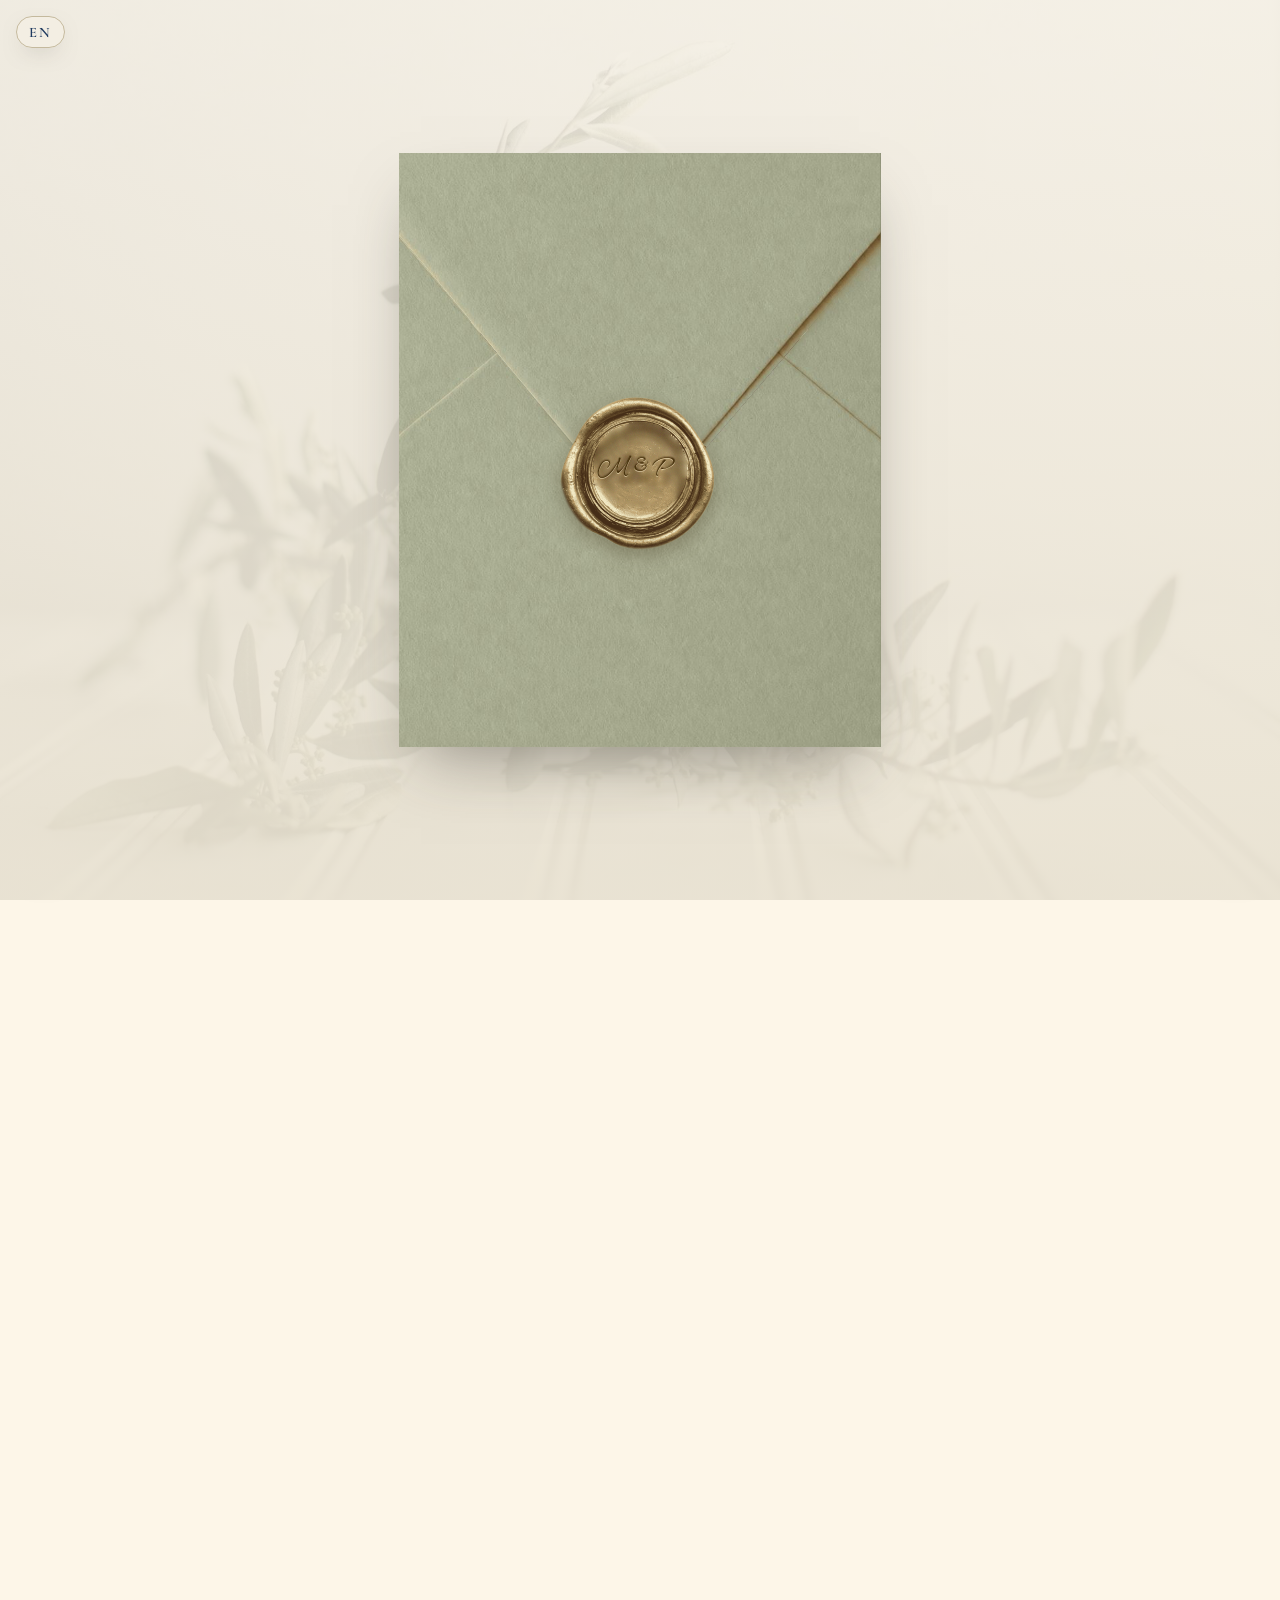
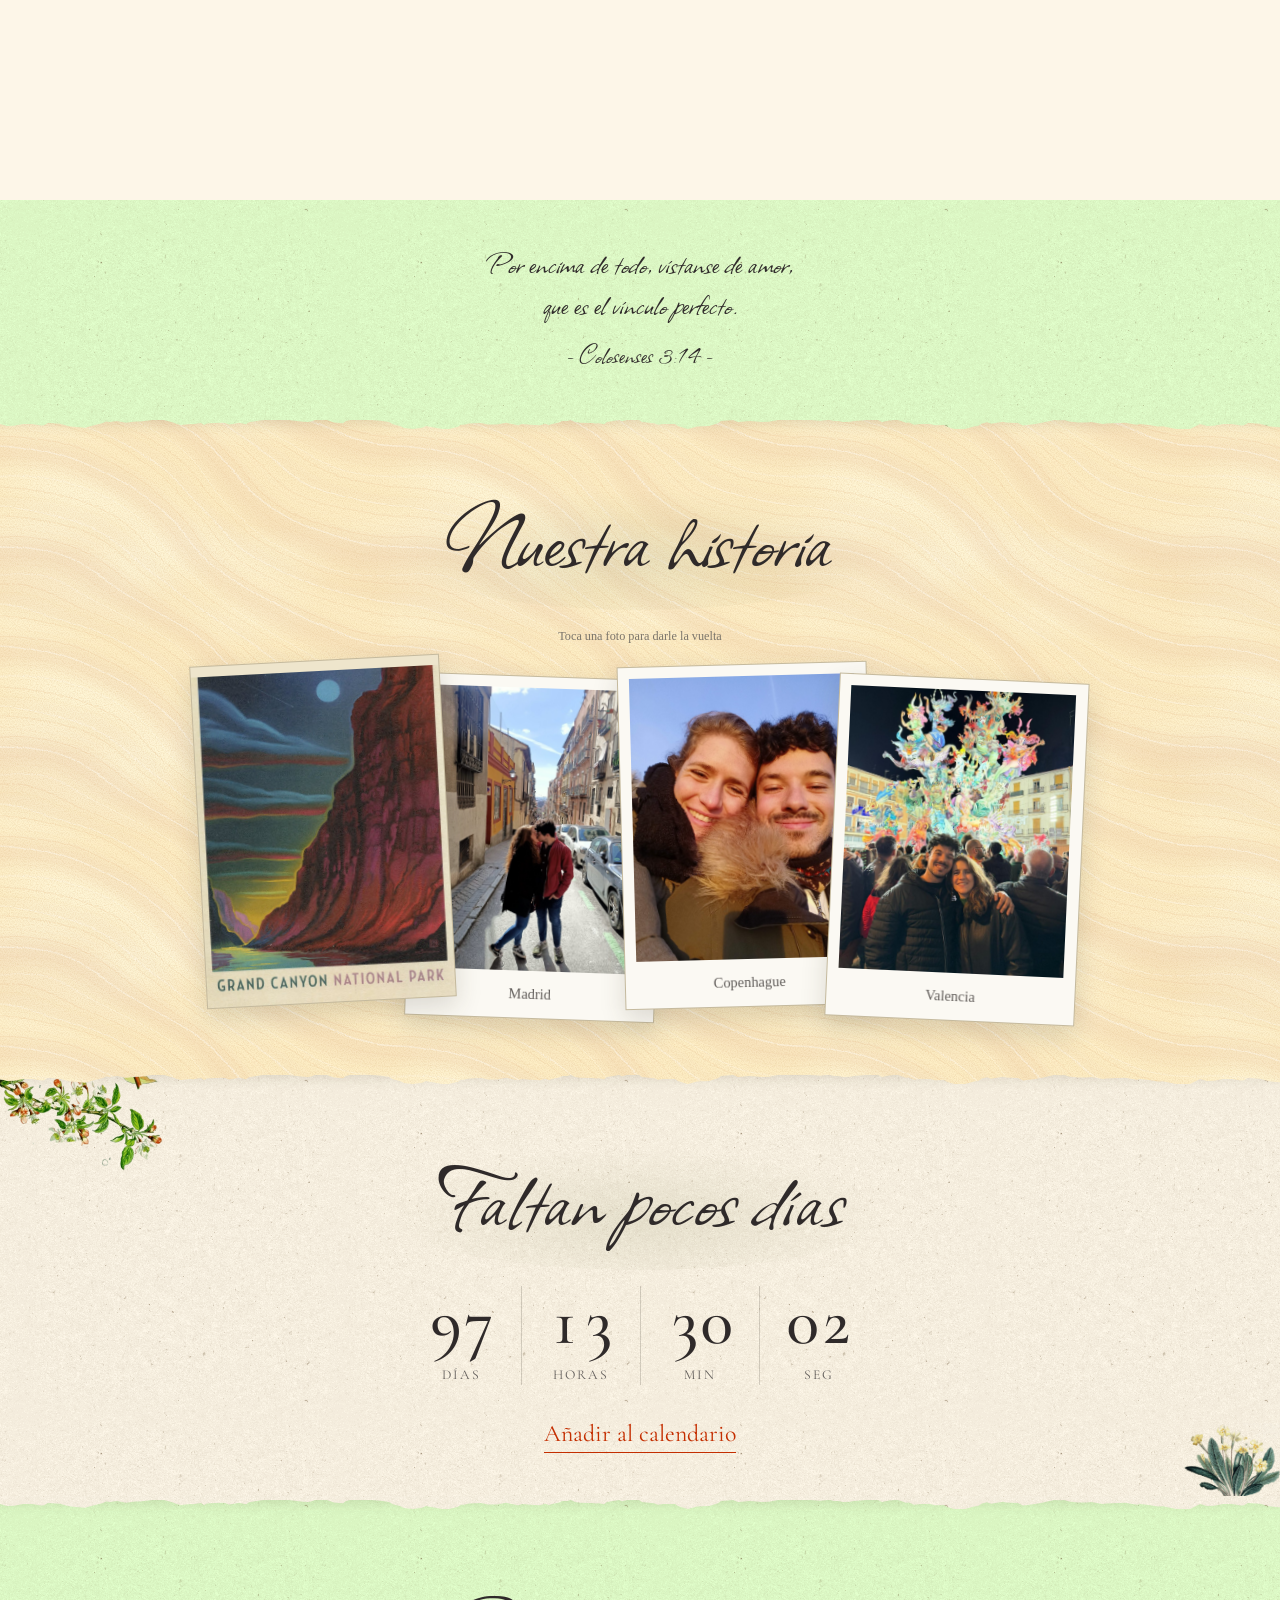
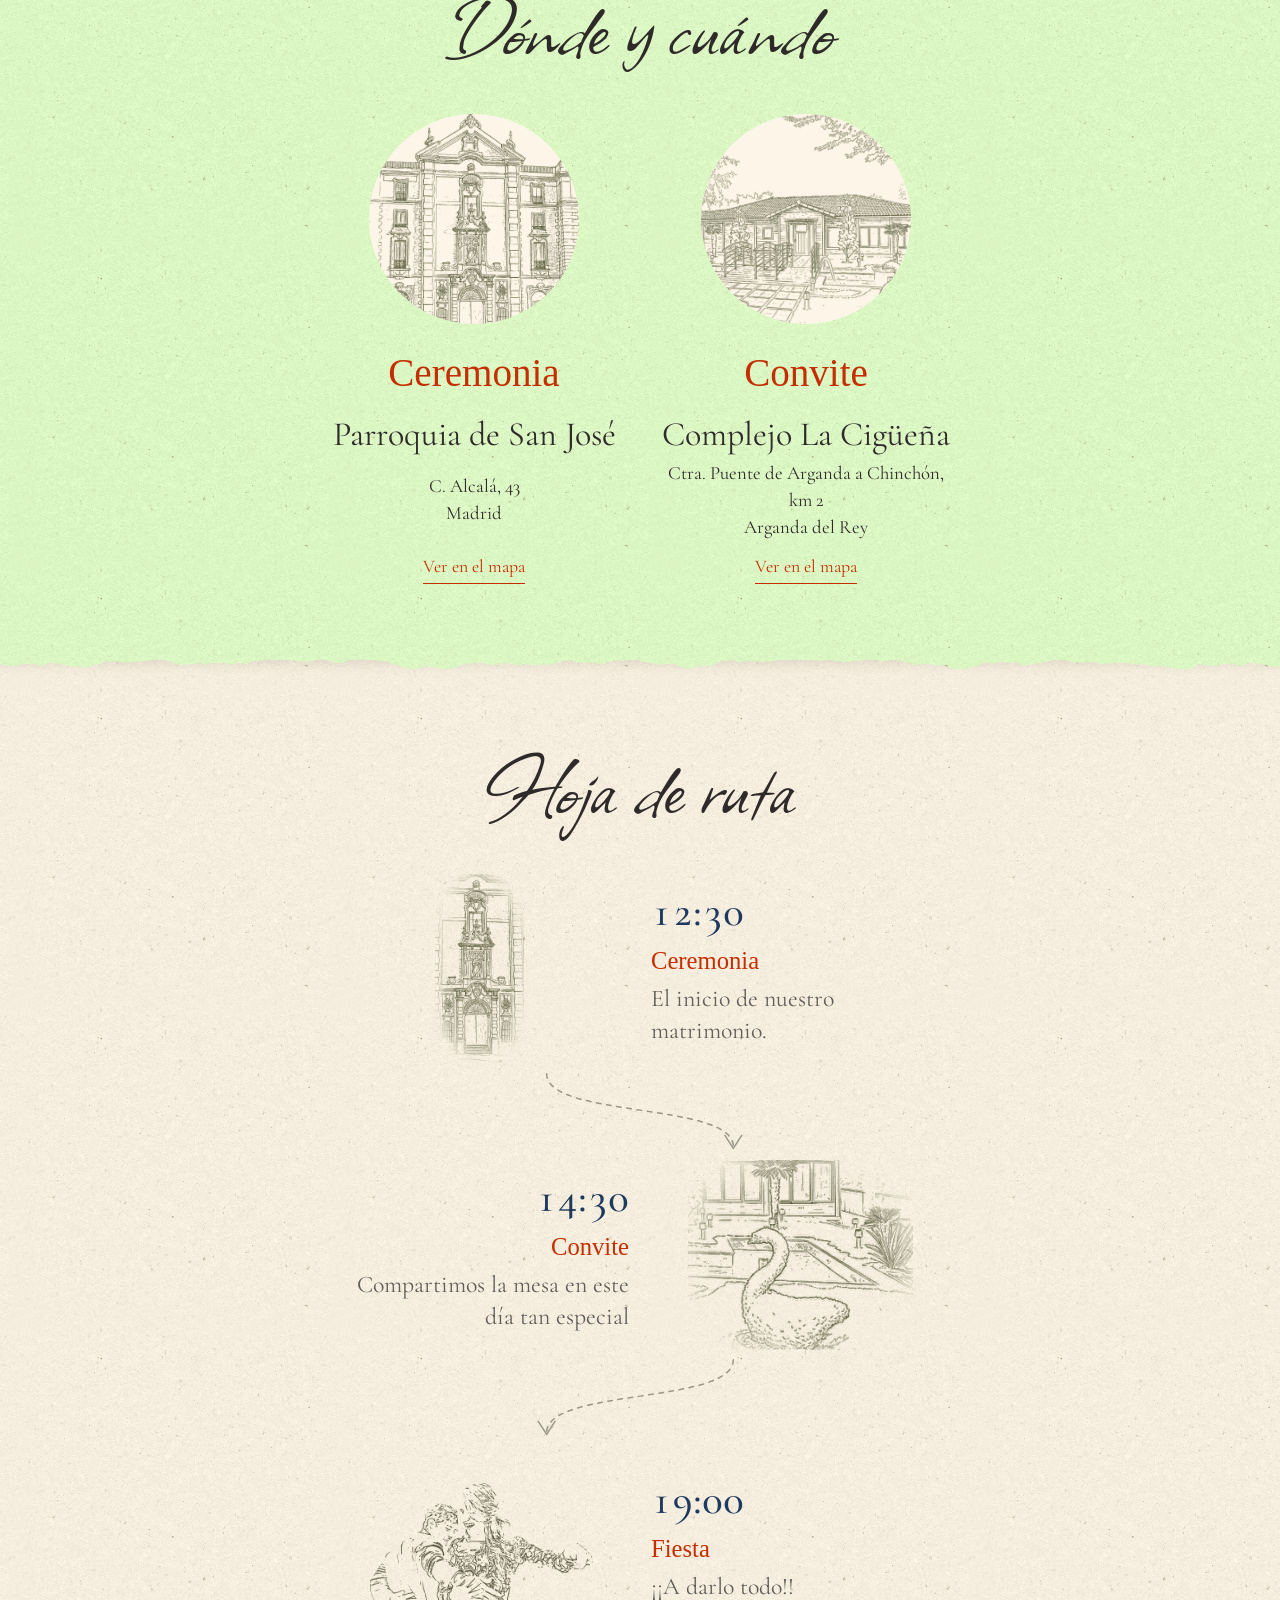
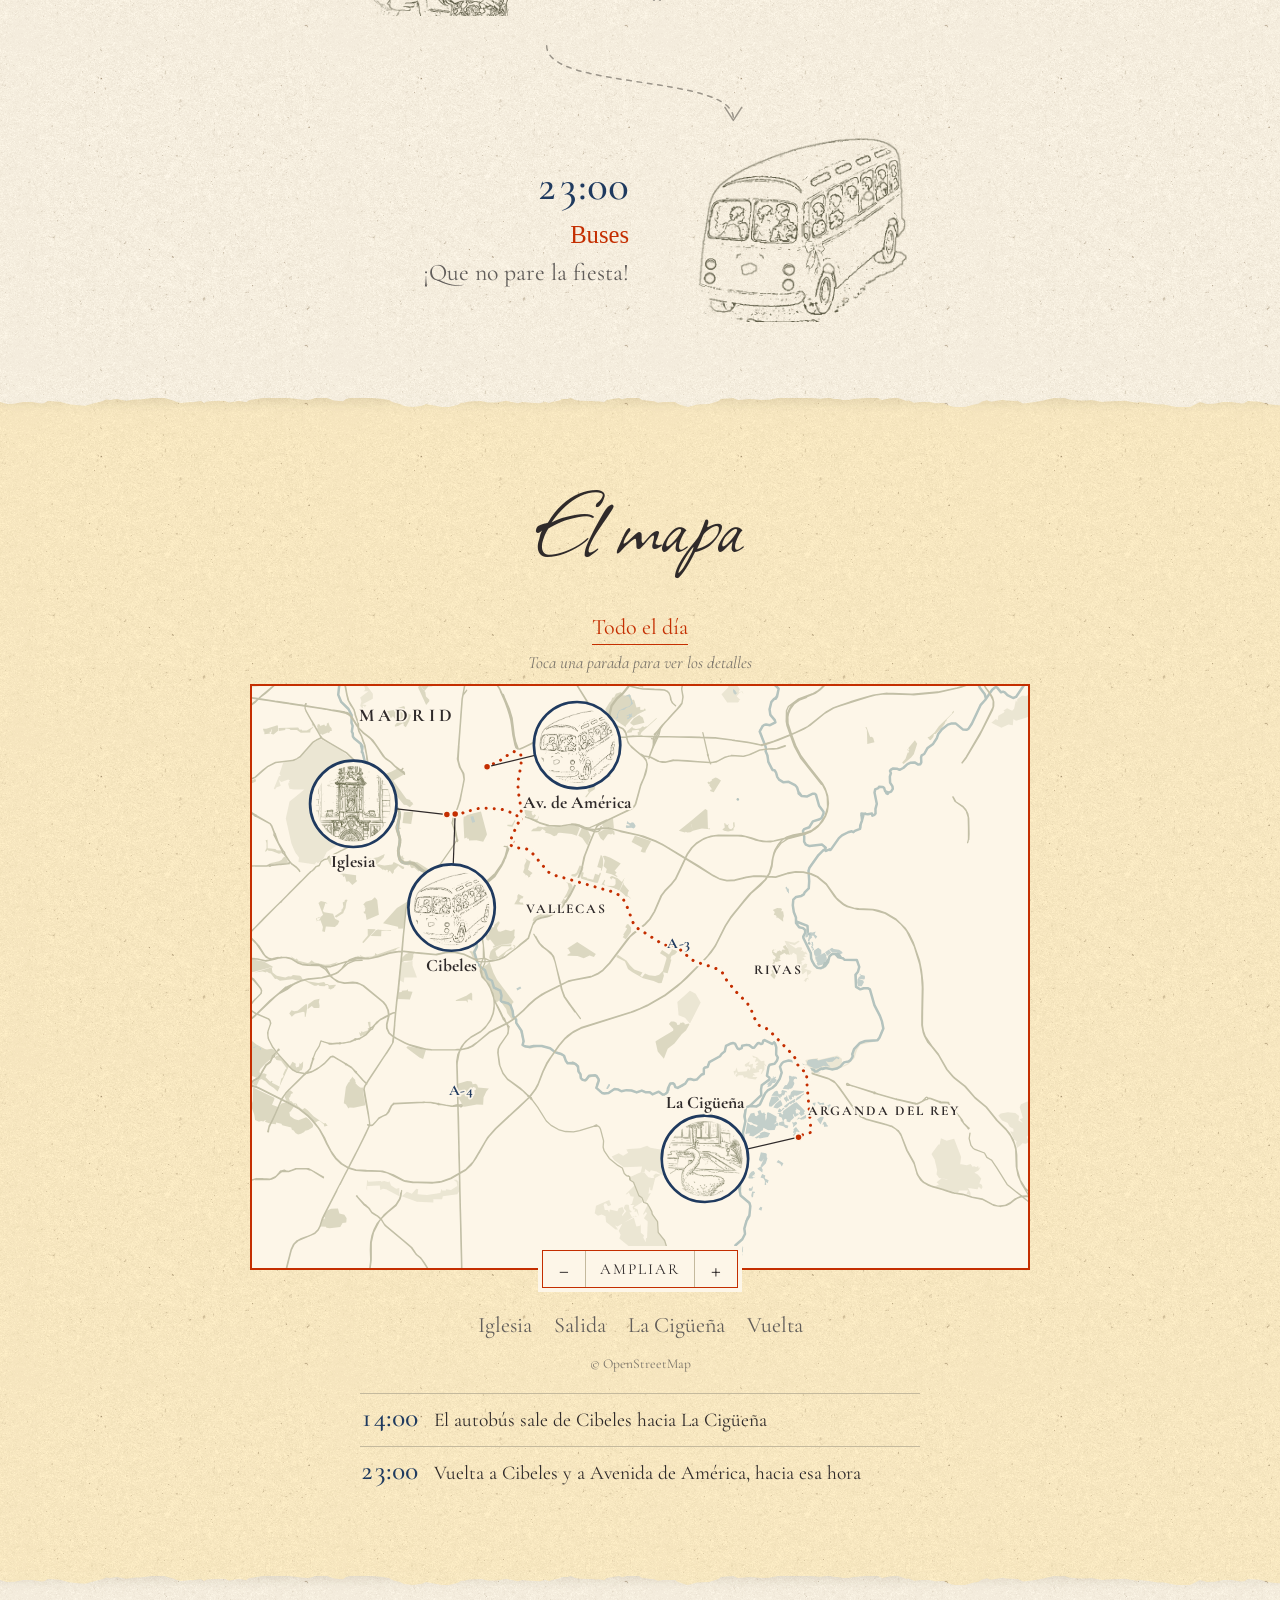
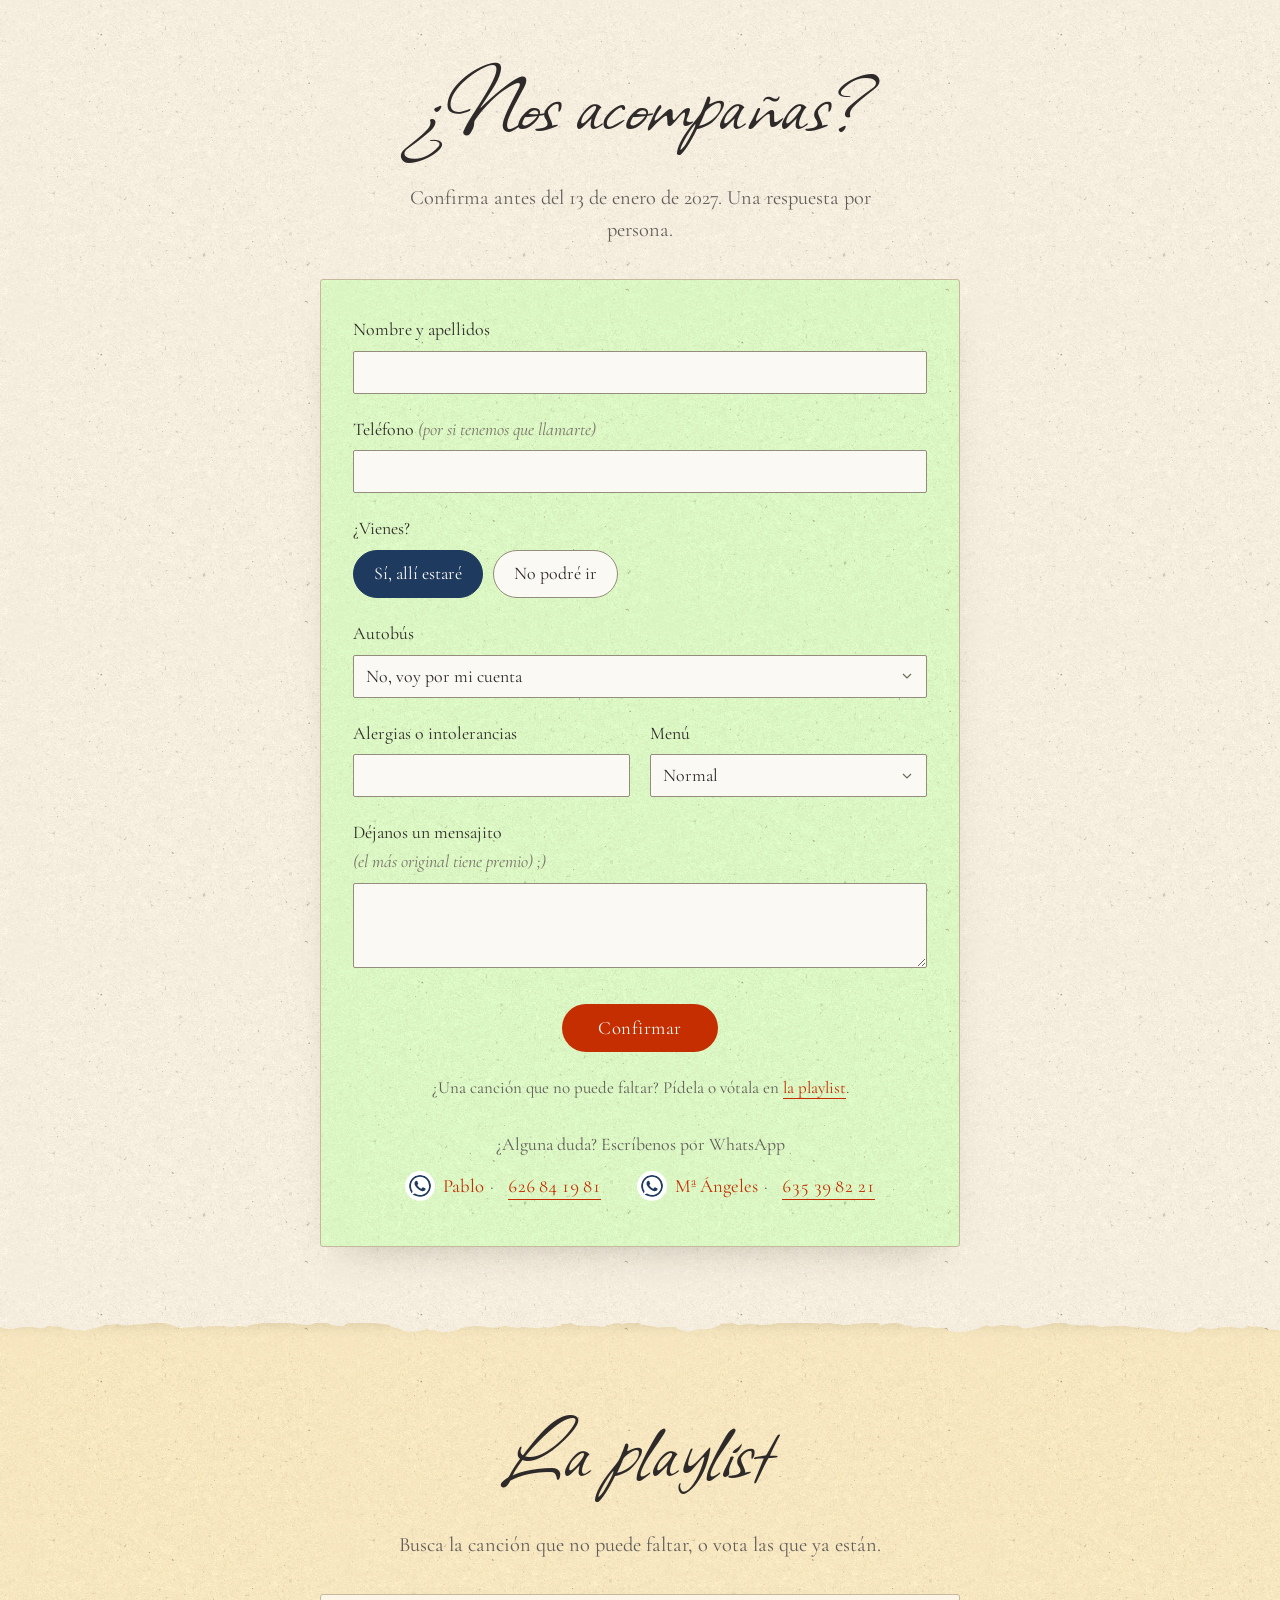
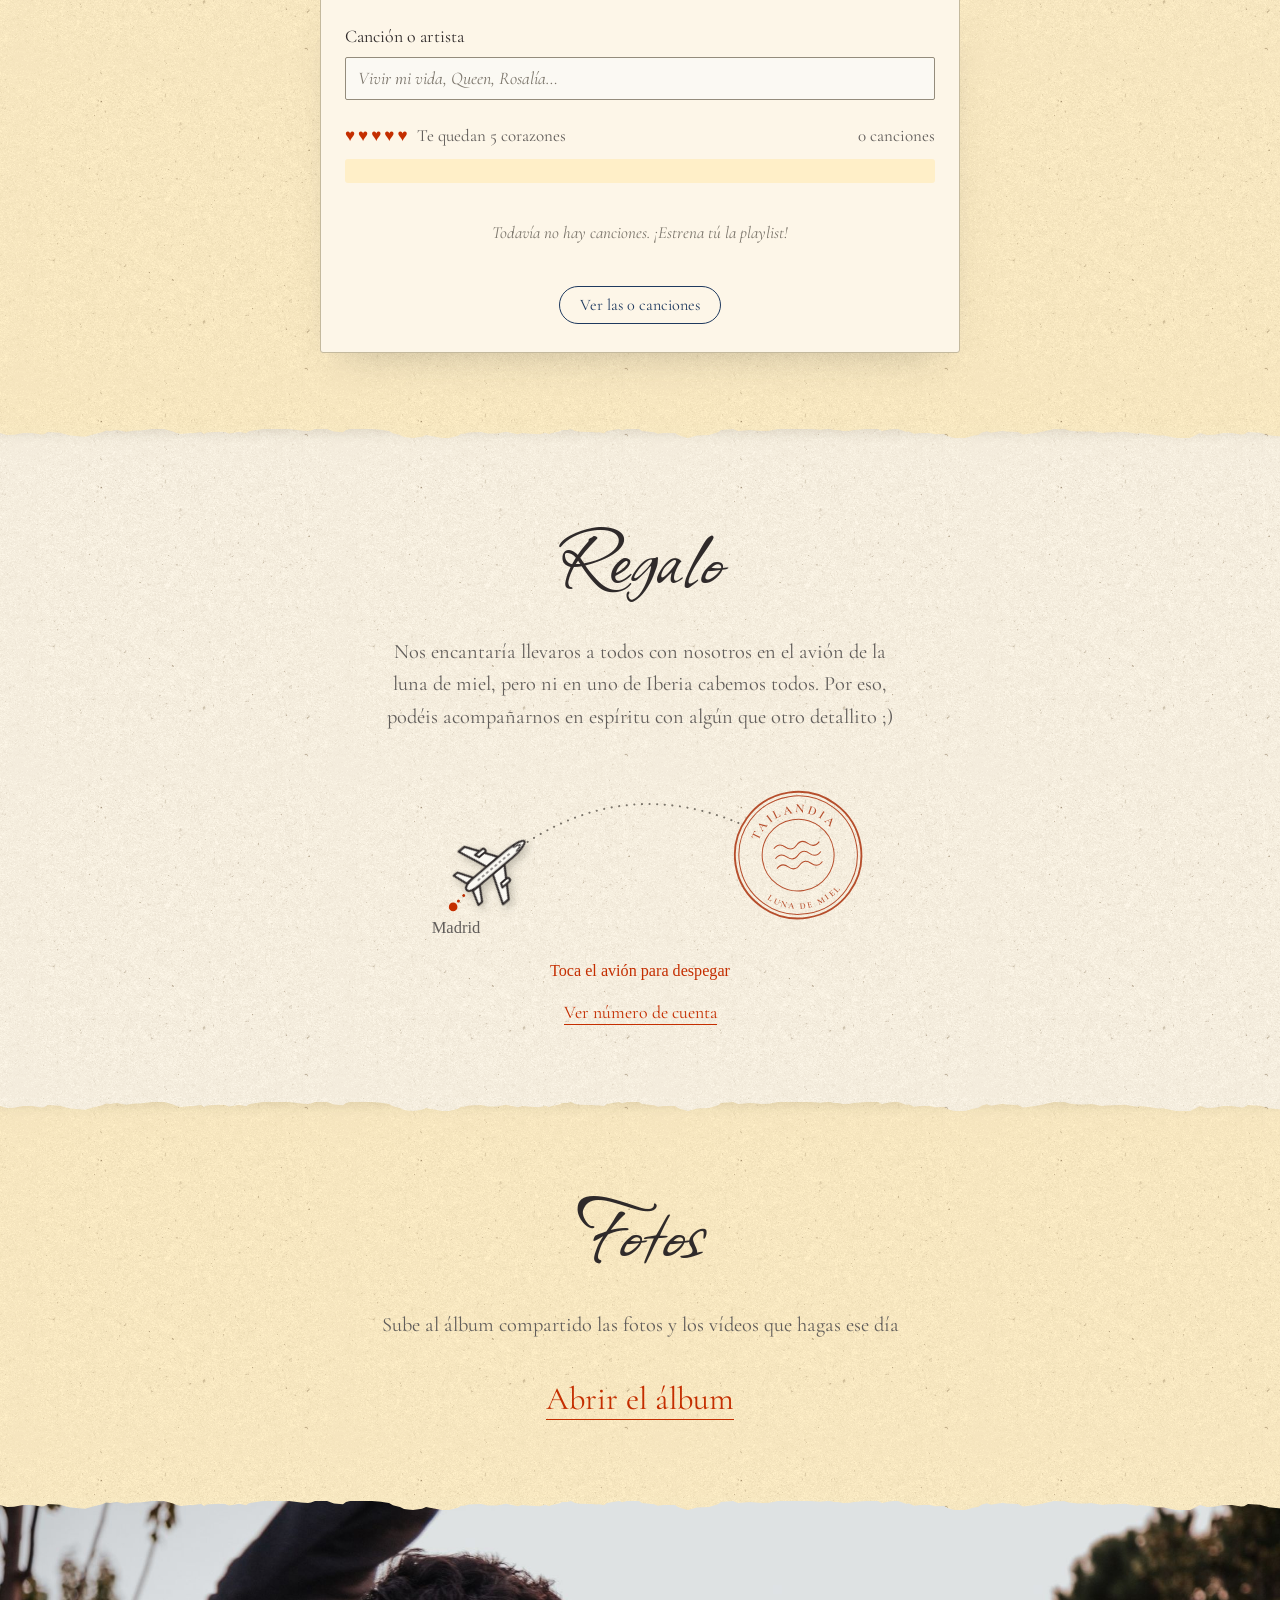
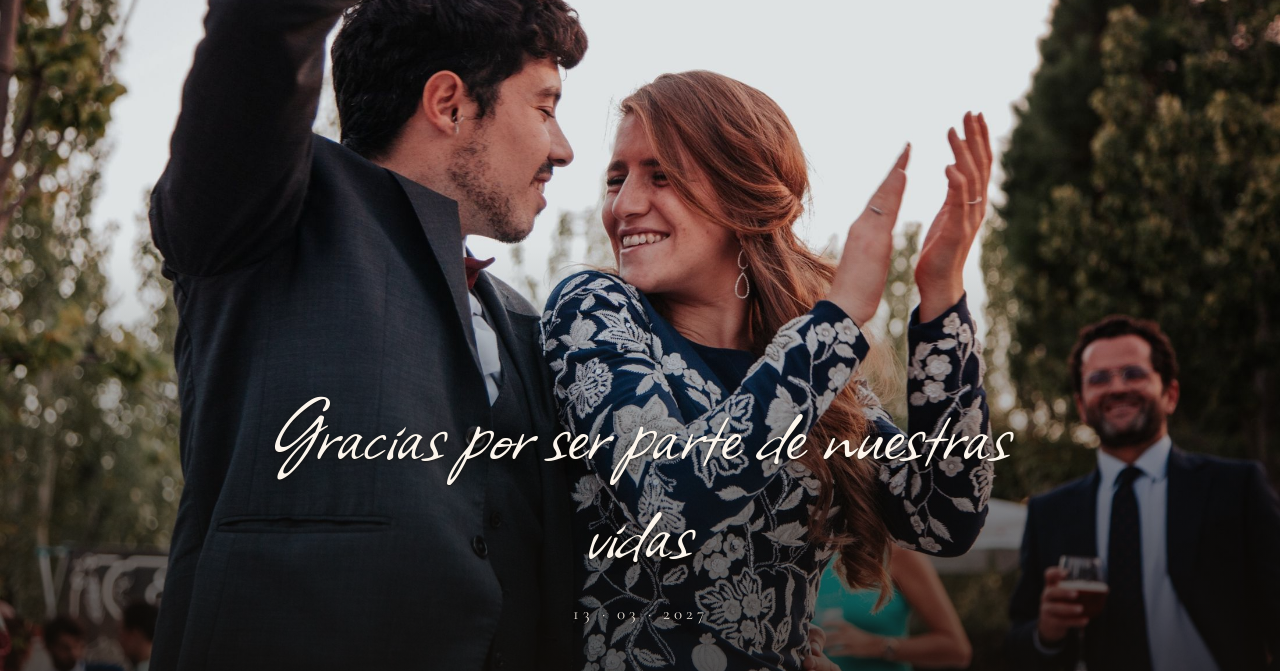
==== commit 206749b1: "editor (Pablo): flores, colores/encuadre/secciones" ====
--- a/index.html
+++ b/index.html
@@ -28,8 +28,8 @@
   <link rel="apple-touch-icon" sizes="180x180" href="assets/apple-touch-icon.png">
 
   <!-- Main Stylesheet. ?v= busts browser caches after each deploy: bump it whenever css/js change -->
-  <link rel="stylesheet" href="css/styles.css?v=202611252245-0b9e9ef">
-  <link rel="stylesheet" href="css/editor.css?v=202611252245-0b9e9ef">
+  <link rel="stylesheet" href="css/styles.css?v=202611252245-c333605">
+  <link rel="stylesheet" href="css/editor.css?v=202611252245-c333605">
 
   <!-- The envelope is the first thing on screen, so fetch its two images early -->
   <link rel="preload" as="image" href="assets/sobre.jpg?v=20261110v">
@@ -544,7 +544,7 @@
     <section class="section band-sage gifts-section" id="gifts">
       <div class="container narrow text-center">
         <h2 class="h-script" data-i18n="gifts.title">Regalo</h2>
-        <p class="section-lead" data-i18n="gifts.lead">Ojalá llevaros con nosotros en el avión de la luna de miel, pero ni en uno de Iberia cabemos todos. Si quieres ayudarnos de alguna manera...</p>
+        <p class="section-lead" data-i18n="gifts.lead">Nos encantaría llevaros a todos con nosotros en el avión de la luna de miel, pero ni en uno de Iberia cabemos todos. Por eso, podéis acompañarnos en espíritu con algún que otro detallito ;)</p>
 
         <!-- The flight to the honeymoon: the plane (tap or drag) follows the dotted route to the
              postmark and the boarding pass with the bank account appears. Without JavaScript
@@ -647,13 +647,13 @@
 
   </main>
 
-  <script src="js/i18n.js?v=202611252245-0b9e9ef"></script>
-  <script src="js/rsvp-config.js?v=202611252245-0b9e9ef"></script>
-  <script src="js/script.js?v=202611252245-0b9e9ef"></script>
-  <script src="js/playlist-config.js?v=202611252245-0b9e9ef"></script>
-  <script src="js/playlist.js?v=202611252245-0b9e9ef"></script>
-  <script src="js/mapa.js?v=202611252245-0b9e9ef"></script>
-  <script src="js/flores-layout.js?v=202611252245-0b9e9ef"></script>
-  <script src="js/flores.js?v=202611252245-0b9e9ef"></script>
+  <script src="js/i18n.js?v=202611252245-c333605"></script>
+  <script src="js/rsvp-config.js?v=202611252245-c333605"></script>
+  <script src="js/script.js?v=202611252245-c333605"></script>
+  <script src="js/playlist-config.js?v=202611252245-c333605"></script>
+  <script src="js/playlist.js?v=202611252245-c333605"></script>
+  <script src="js/mapa.js?v=202611252245-c333605"></script>
+  <script src="js/flores-layout.js?v=202611252245-c333605"></script>
+  <script src="js/flores.js?v=202611252245-c333605"></script>
 </body>
 </html>
--- a/css/editor.css
+++ b/css/editor.css
@@ -1,6 +1,6 @@
 /* Written by the site editor (_dev/flores.html): edit it there, not by hand.
    Loaded after styles.css. Delete this file to go back to styles.css alone. */
-/* editor-state {"tokens": {"paper": "#fdf6e8", "olive": "#e2ffcc", "olive-deep": "#1f3a5f", "terracotta": "#c42e00", "terracotta-deep": "#a72700", "ink": "#2f2a2a", "ink-soft": "#615d5a", "cream-text": "#fcf9f6", "olive-soft": "#a6d68a", "paper-deep": "#ffefc8", "ink-faint": "#7a746a", "paper-line": "#c4b99d"}, "frame": {"hero-mobile": [40.0, 50.0]}, "order": ["extra-1", "intro", "countdown", "locations", "timeline", "mapa", "rsvp", "playlist", "gifts", "social", "footer"], "hidden": [], "text": {}, "palettes": [{"name": "Cañón y Fallas", "tokens": {"paper": "#fbf1e4", "paper-deep": "#f3d9be", "paper-line": "#dac4af", "olive": "#2e7d74", "olive-deep": "#1f4f4a", "olive-soft": "#9fbdb2", "terracotta": "#c8502a", "terracotta-deep": "#a04022", "ink": "#1f2a44", "ink-soft": "#6c707c", "ink-faint": "#98979c", "cream-text": "#fcf5ec", "gold": "#a8853f"}}, {"name": "Paleta 2", "tokens": {"paper": "#fff8e7", "paper-deep": "#fce7a8", "paper-line": "#e3d09d", "olive": "#34895a", "olive-deep": "#1e5e3c", "olive-soft": "#a4c6a8", "terracotta": "#f36012", "terracotta-deep": "#c24d0e", "ink": "#2b2a4c", "ink-soft": "#757282", "ink-faint": "#a09ba1", "cream-text": "#fffaee", "gold": "#a8853f"}}, {"name": "Paleta 3", "tokens": {"paper": "#fff7e8", "paper-deep": "#fdf98b", "paper-line": "#dbd6c9", "olive": "#b6d4f2", "olive-deep": "#1e3f73", "olive-soft": "#dee7ed", "terracotta": "#d9621e", "terracotta-deep": "#ae4e18", "ink": "#1f2a44", "ink-soft": "#6d727d", "ink-faint": "#9a9b9e", "cream-text": "#41403e", "gold": "#a8853f"}}, {"name": "Verde claro (ending, antes)", "tokens": {"paper-deep": "#e2ffcc", "olive": "#b2d09b", "paper": "#defac8"}}, {"name": "Meri", "tokens": {"paper": "#fbf7f2", "olive": "#7dc572", "olive-deep": "#476147", "terracotta": "#d13100", "terracotta-deep": "#a72700", "ink": "#2f2a2a", "ink-soft": "#767270", "cream-text": "#fcf9f6", "olive-soft": "#a6d68a", "paper-deep": "#ffe4a8"}}, {"name": "Meri (amarillo original)", "tokens": {"paper": "#fbf7f2", "olive": "#7dc572", "olive-deep": "#476147", "terracotta": "#d13100", "terracotta-deep": "#a72700", "ink": "#2f2a2a", "ink-soft": "#767270", "cream-text": "#fcf9f6", "olive-soft": "#a6d68a", "paper-deep": "#ffe4a8"}}, {"name": "Antes de la revisión de contraste", "tokens": {"paper": "#fdf6e8", "olive": "#e2ffcc", "olive-deep": "#476147", "terracotta": "#d13100", "terracotta-deep": "#a72700", "ink": "#2f2a2a", "ink-soft": "#767270", "cream-text": "#fcf9f6", "olive-soft": "#a6d68a", "paper-deep": "#ffefc8"}}], "fonts": {}, "bg": {"countdown": "paper", "locations": "olive", "timeline": "paper", "mapa": "alt", "rsvp": "paper", "gifts": "paper", "playlist": "alt", "social": "alt", "extra-1": "olive", "footer": "paper"}, "space": {"countdown": [0, -1], "extra-1": [-1, -1]}} */
+/* editor-state {"tokens": {"paper": "#fdf6e8", "olive": "#e2ffcc", "olive-deep": "#1f3a5f", "terracotta": "#c42e00", "terracotta-deep": "#a72700", "ink": "#2f2a2a", "ink-soft": "#615d5a", "cream-text": "#fcf9f6", "olive-soft": "#a6d68a", "paper-deep": "#ffefc8", "ink-faint": "#7a746a", "paper-line": "#c4b99d"}, "frame": {"hero-mobile": [40.0, 50.0]}, "order": ["extra-1", "intro", "countdown", "locations", "timeline", "mapa", "rsvp", "playlist", "gifts", "social", "footer"], "hidden": [], "text": {"#countdown-clock": {"x": 0, "y": 0, "z": "back"}}, "palettes": [{"name": "Cañón y Fallas", "tokens": {"paper": "#fbf1e4", "paper-deep": "#f3d9be", "paper-line": "#dac4af", "olive": "#2e7d74", "olive-deep": "#1f4f4a", "olive-soft": "#9fbdb2", "terracotta": "#c8502a", "terracotta-deep": "#a04022", "ink": "#1f2a44", "ink-soft": "#6c707c", "ink-faint": "#98979c", "cream-text": "#fcf5ec", "gold": "#a8853f"}}, {"name": "Paleta 2", "tokens": {"paper": "#fff8e7", "paper-deep": "#fce7a8", "paper-line": "#e3d09d", "olive": "#34895a", "olive-deep": "#1e5e3c", "olive-soft": "#a4c6a8", "terracotta": "#f36012", "terracotta-deep": "#c24d0e", "ink": "#2b2a4c", "ink-soft": "#757282", "ink-faint": "#a09ba1", "cream-text": "#fffaee", "gold": "#a8853f"}}, {"name": "Paleta 3", "tokens": {"paper": "#fff7e8", "paper-deep": "#fdf98b", "paper-line": "#dbd6c9", "olive": "#b6d4f2", "olive-deep": "#1e3f73", "olive-soft": "#dee7ed", "terracotta": "#d9621e", "terracotta-deep": "#ae4e18", "ink": "#1f2a44", "ink-soft": "#6d727d", "ink-faint": "#9a9b9e", "cream-text": "#41403e", "gold": "#a8853f"}}, {"name": "Verde claro (ending, antes)", "tokens": {"paper-deep": "#e2ffcc", "olive": "#b2d09b", "paper": "#defac8"}}, {"name": "Meri", "tokens": {"paper": "#fbf7f2", "olive": "#7dc572", "olive-deep": "#476147", "terracotta": "#d13100", "terracotta-deep": "#a72700", "ink": "#2f2a2a", "ink-soft": "#767270", "cream-text": "#fcf9f6", "olive-soft": "#a6d68a", "paper-deep": "#ffe4a8"}}, {"name": "Meri (amarillo original)", "tokens": {"paper": "#fbf7f2", "olive": "#7dc572", "olive-deep": "#476147", "terracotta": "#d13100", "terracotta-deep": "#a72700", "ink": "#2f2a2a", "ink-soft": "#767270", "cream-text": "#fcf9f6", "olive-soft": "#a6d68a", "paper-deep": "#ffe4a8"}}, {"name": "Antes de la revisión de contraste", "tokens": {"paper": "#fdf6e8", "olive": "#e2ffcc", "olive-deep": "#476147", "terracotta": "#d13100", "terracotta-deep": "#a72700", "ink": "#2f2a2a", "ink-soft": "#767270", "cream-text": "#fcf9f6", "olive-soft": "#a6d68a", "paper-deep": "#ffefc8"}}], "fonts": {}, "bg": {"countdown": "paper", "locations": "olive", "timeline": "paper", "mapa": "alt", "rsvp": "paper", "gifts": "paper", "playlist": "alt", "social": "alt", "extra-1": "olive", "footer": "paper"}, "space": {"countdown": [0, -1], "extra-1": [-1, -1]}} */
 :root {
   --paper: #fdf6e8;
   --olive: #e2ffcc;
@@ -86,3 +86,4 @@
 .footer-section :where(.h-script.light) { color: var(--ink); }
 .footer-section .h-script.light::before { background: radial-gradient(ellipse at 50% 60%, var(--olive-wash) 0%, rgba(142, 145, 102, 0) 68%); }
 .footer-section:where(.band-olive) :where(.link-button):not(.paper-panel *) { color: var(--terracotta); }
+main #countdown-clock { position: relative; z-index: -2; }
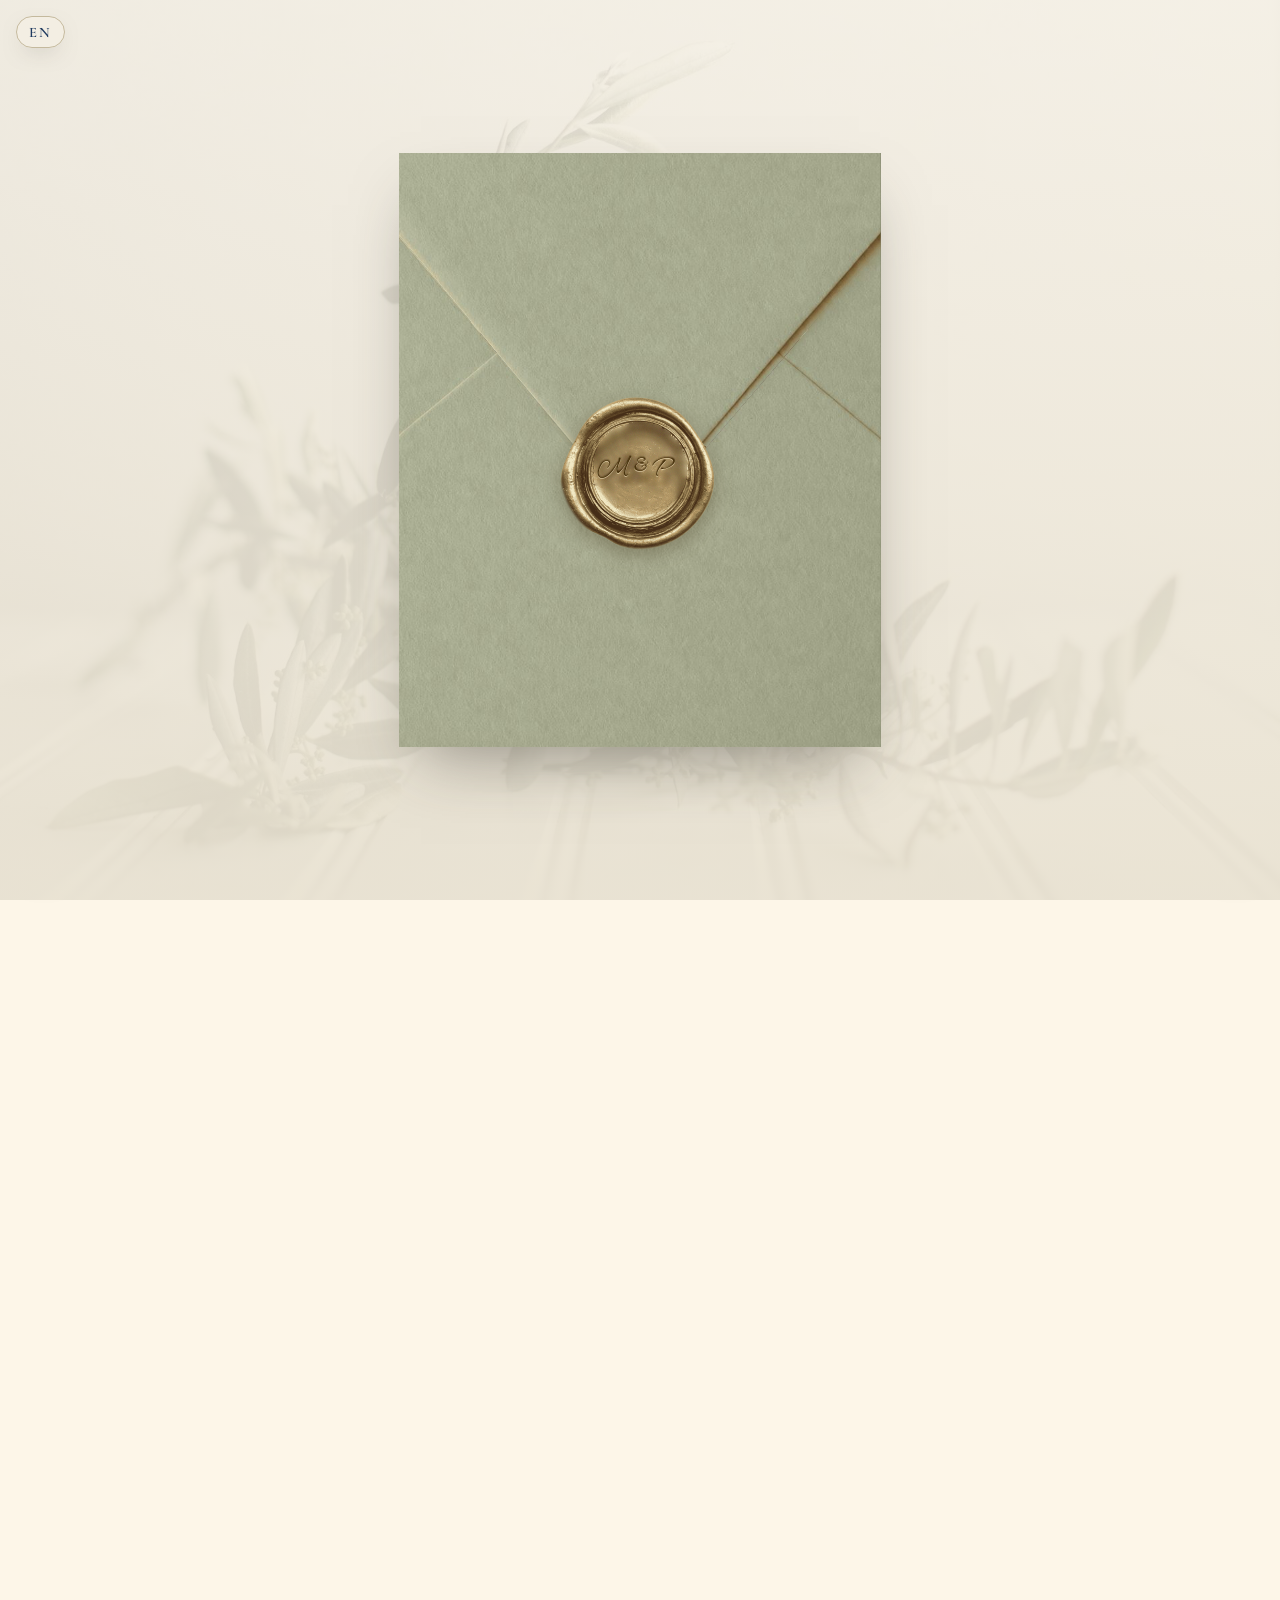
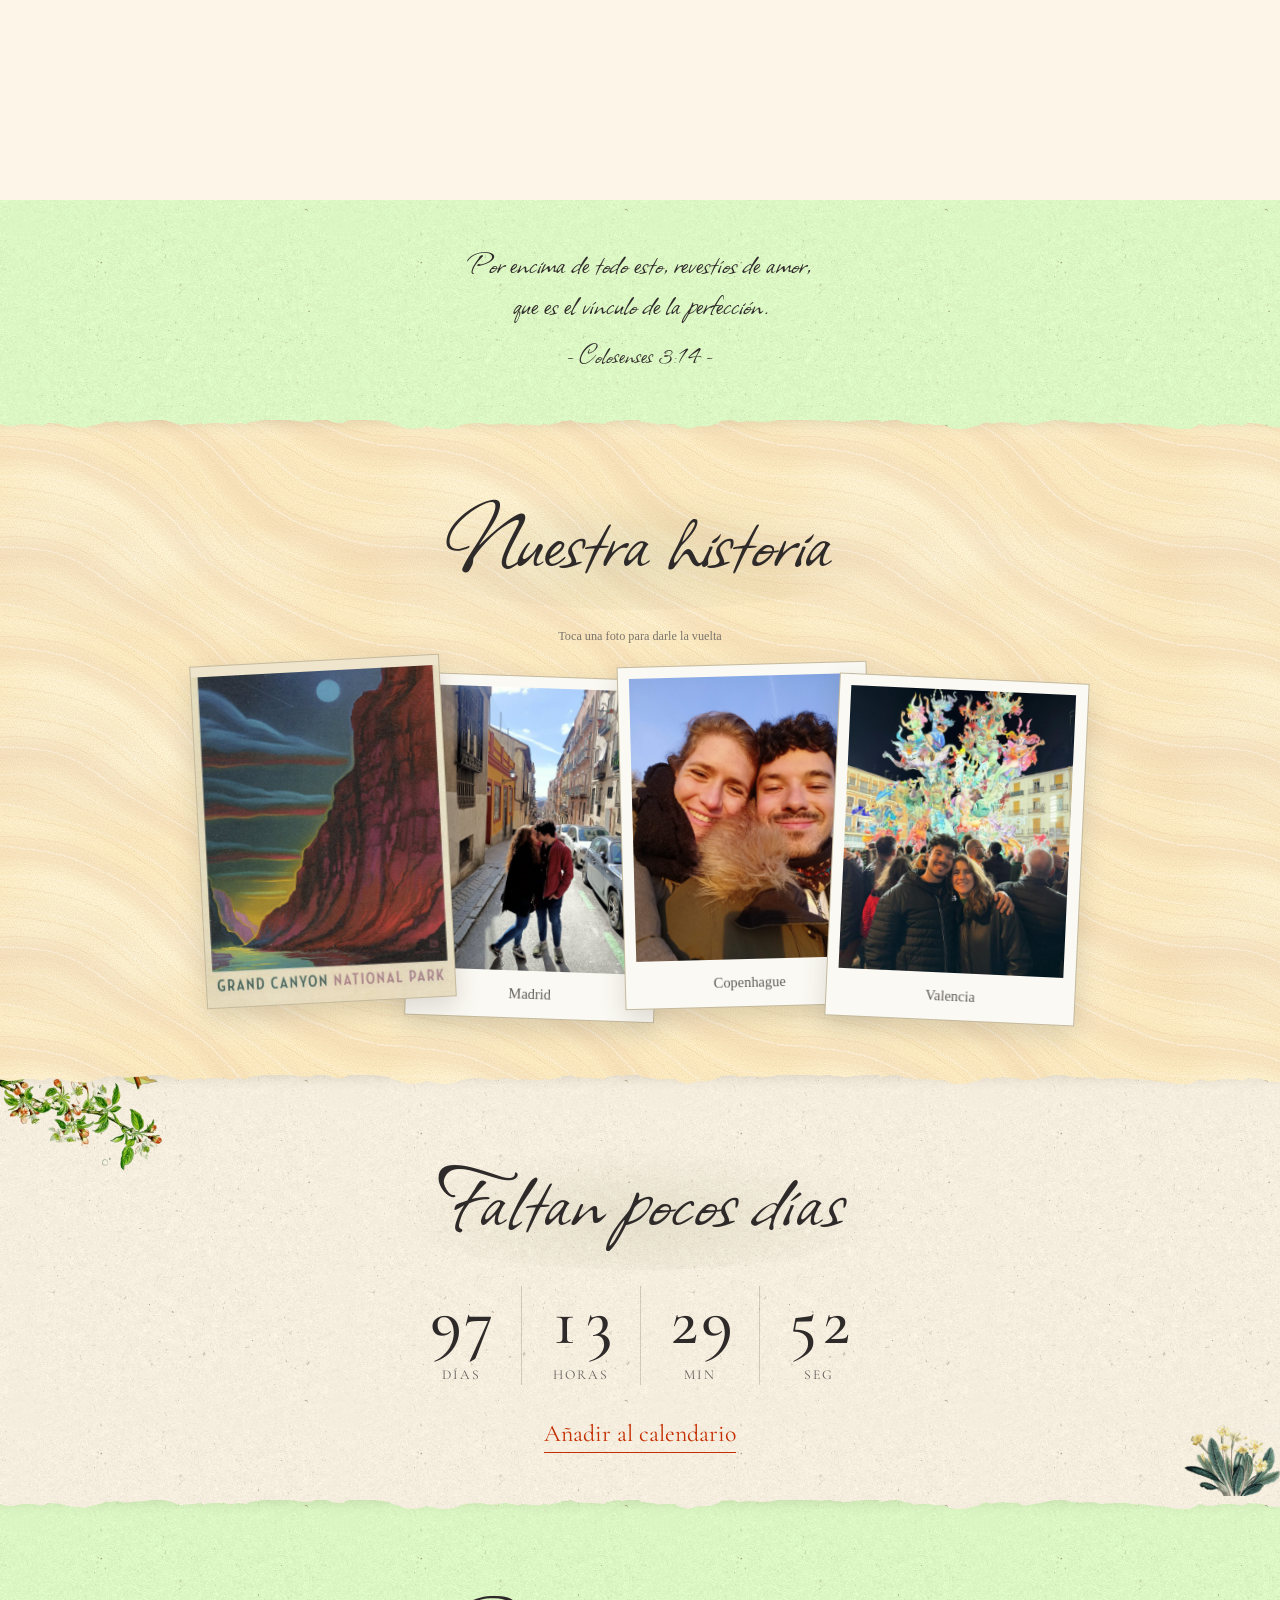
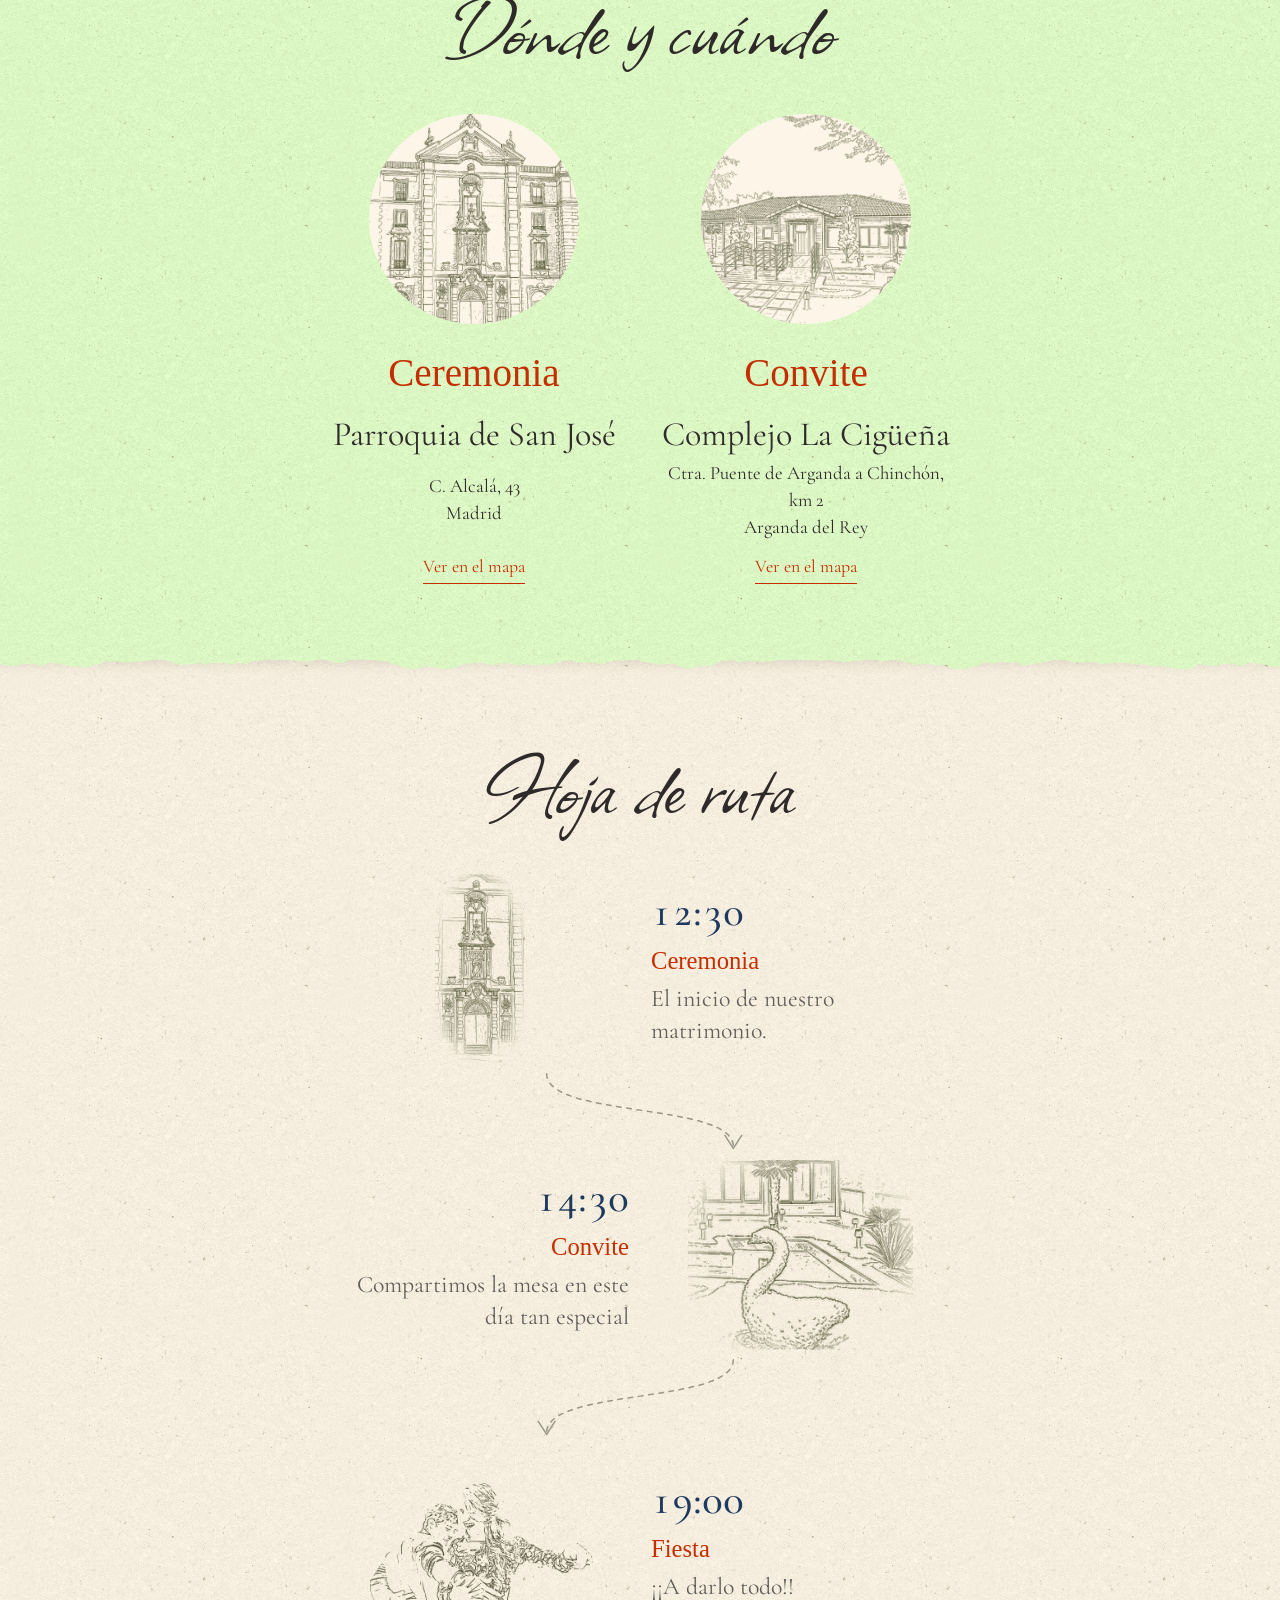
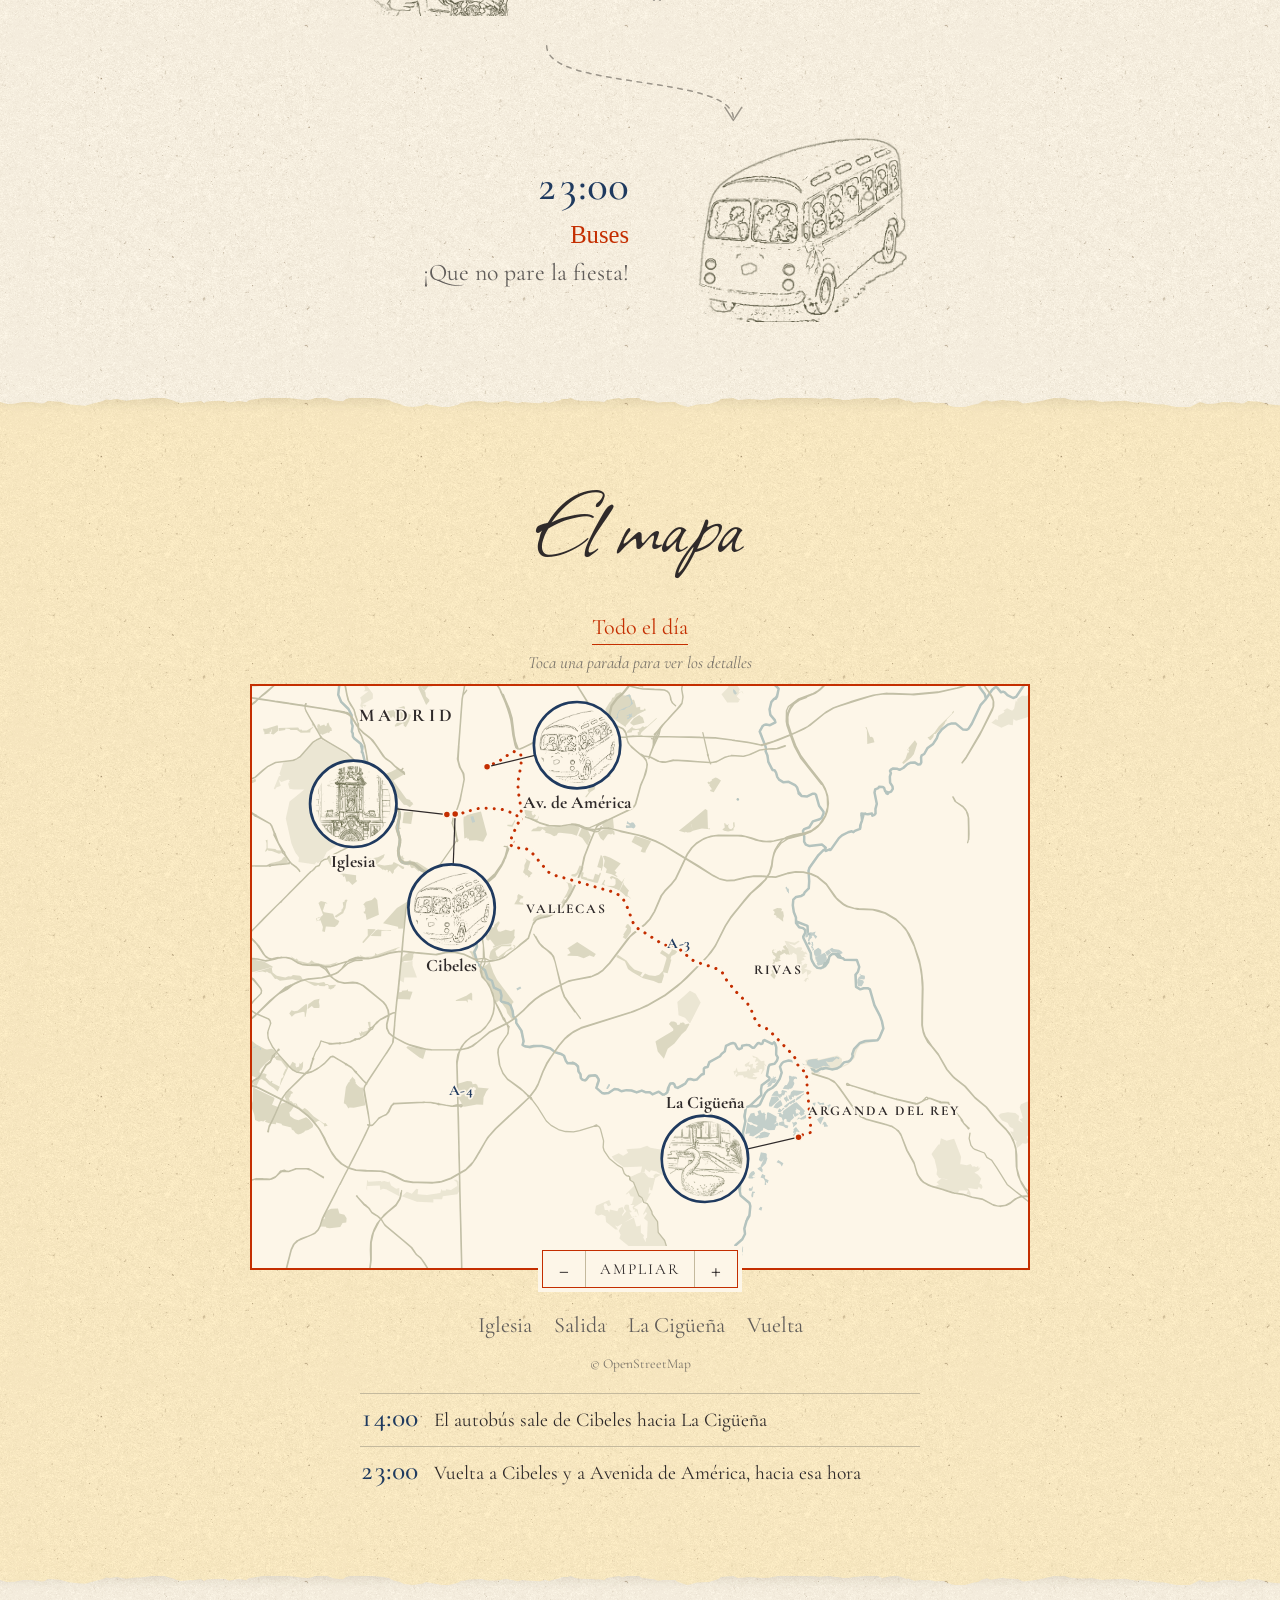
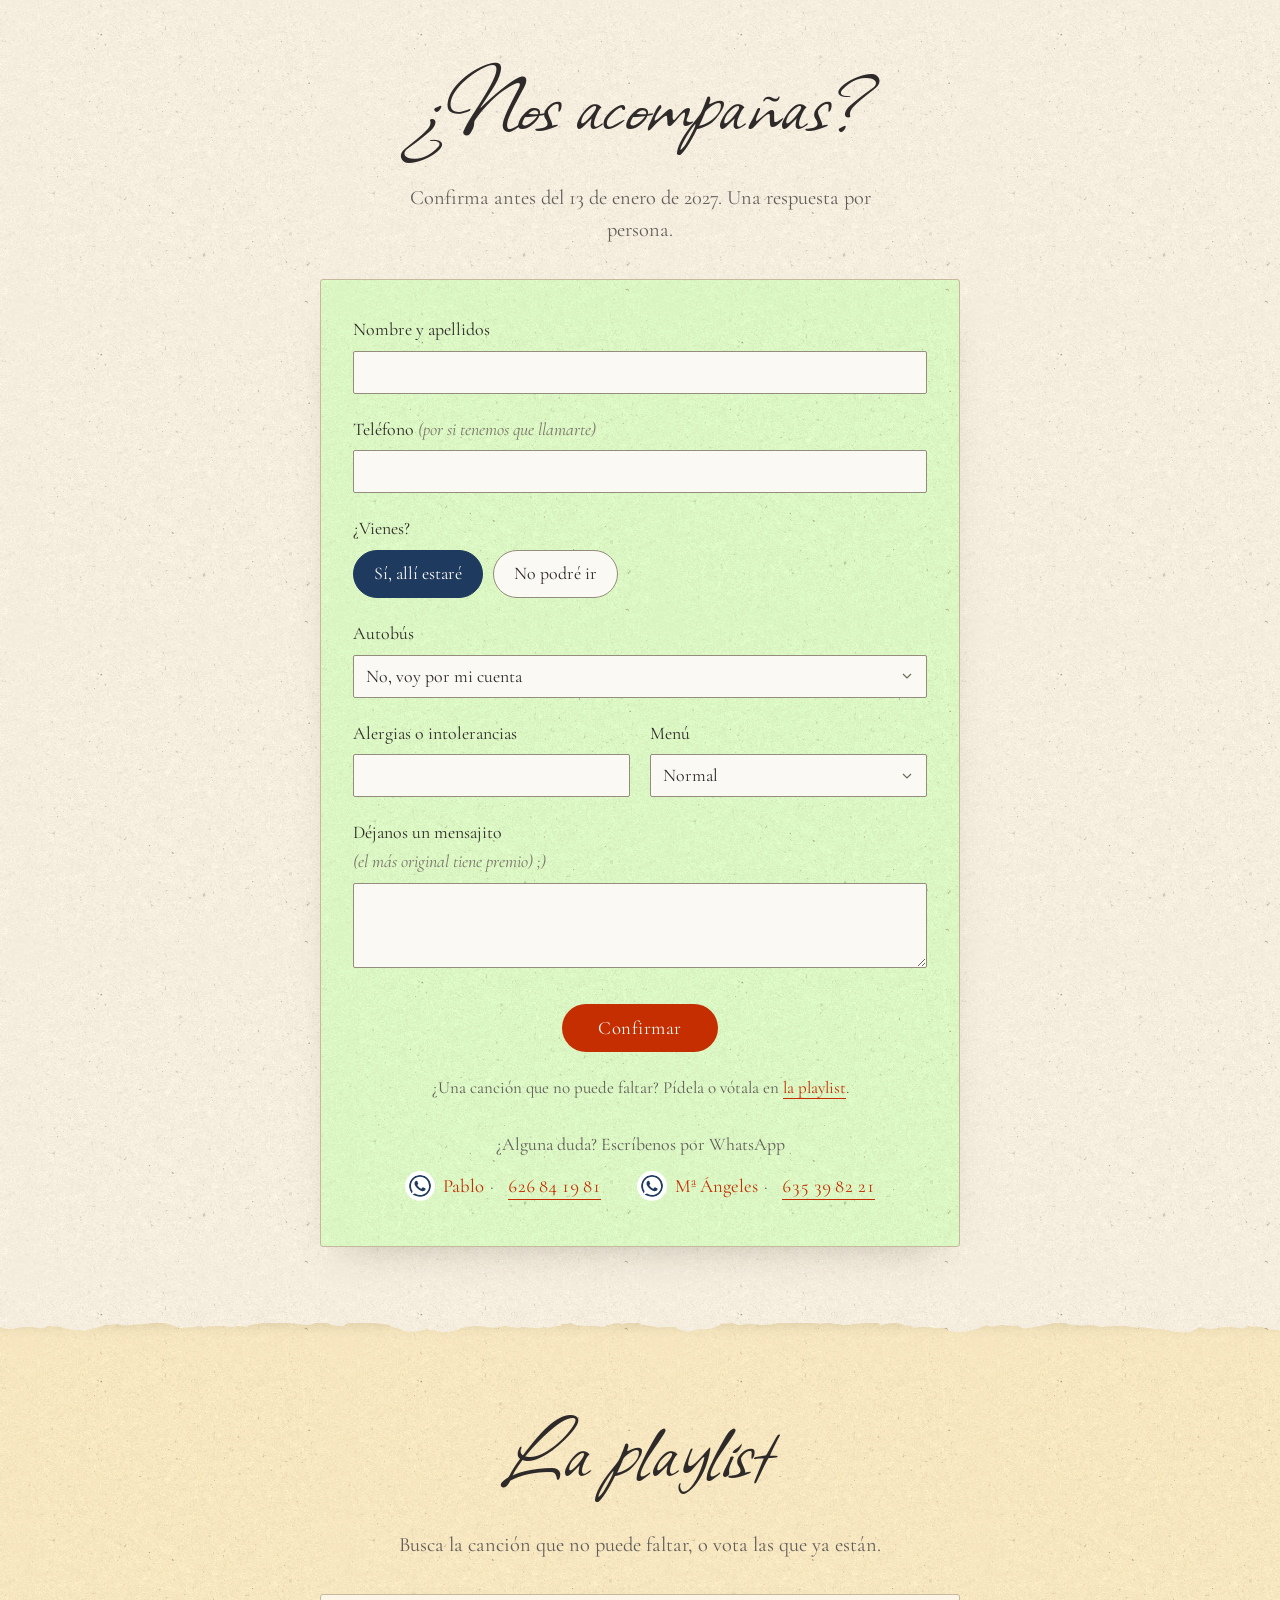
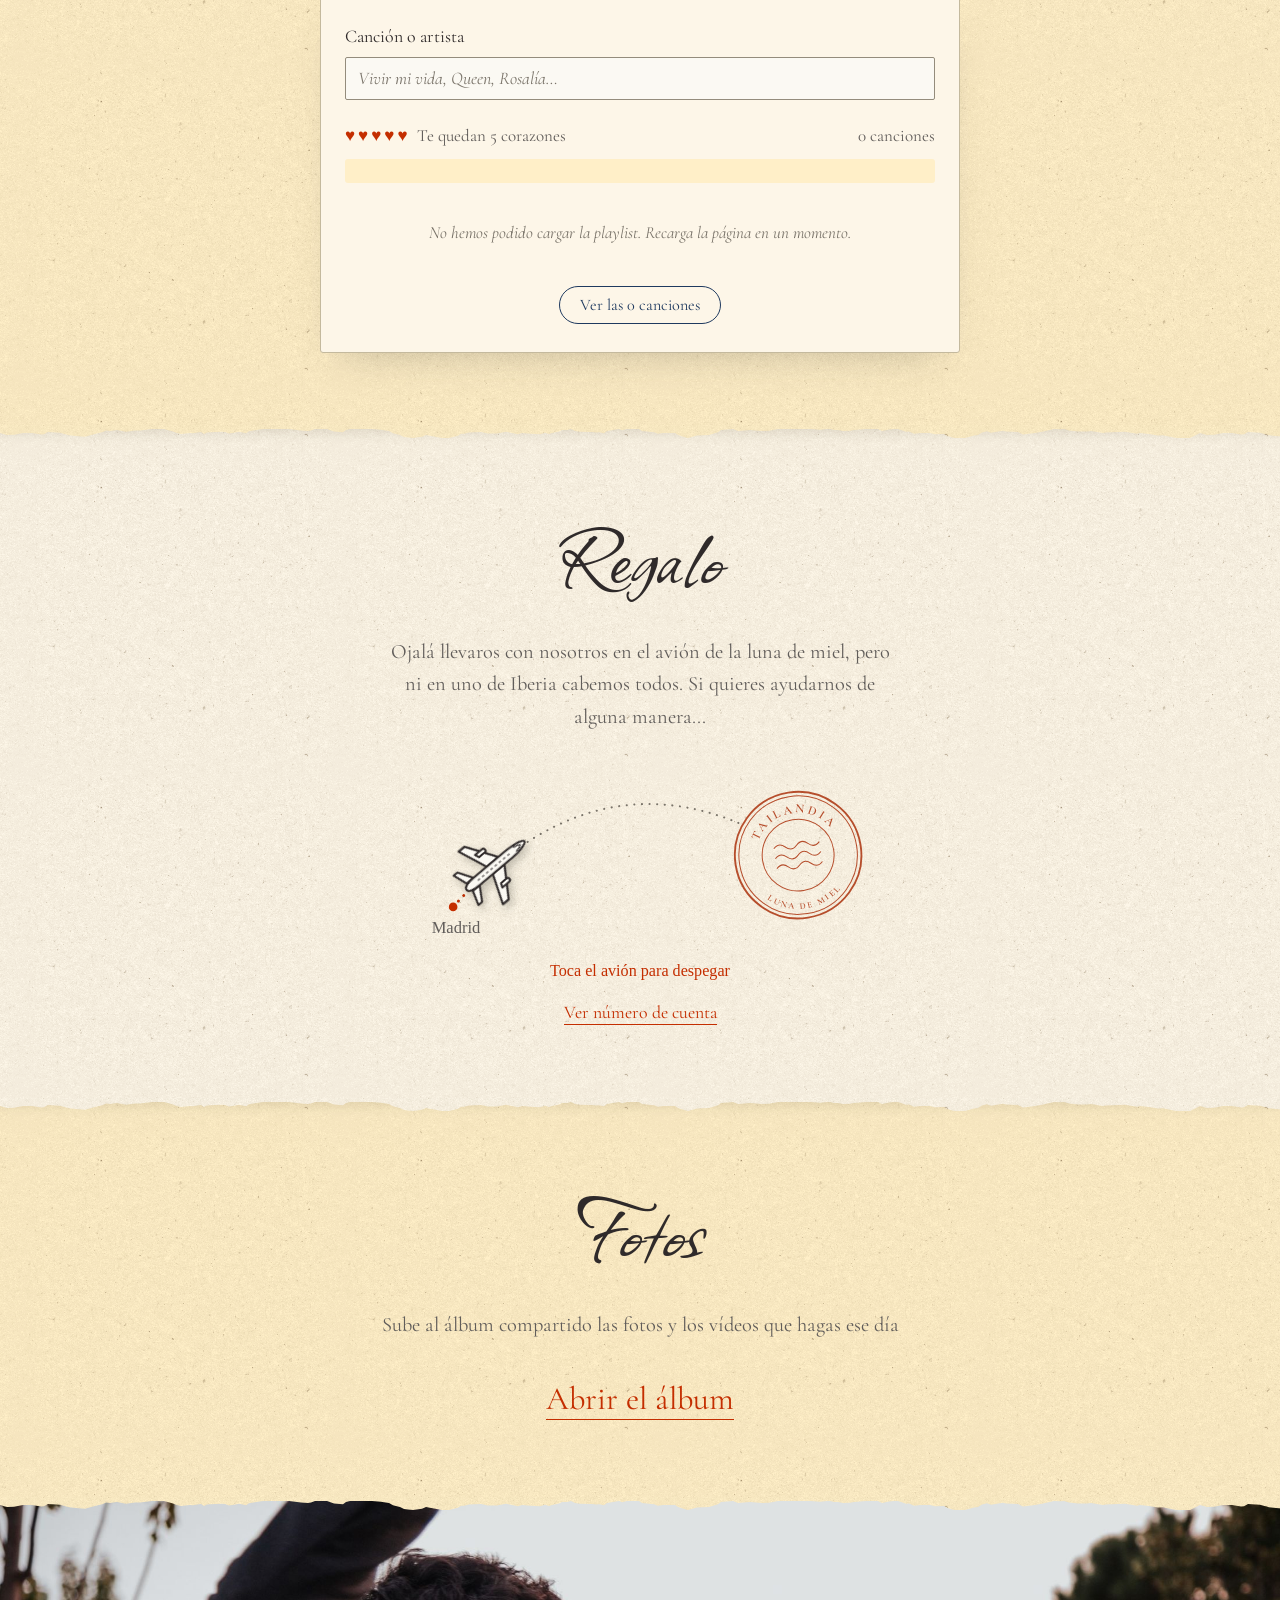
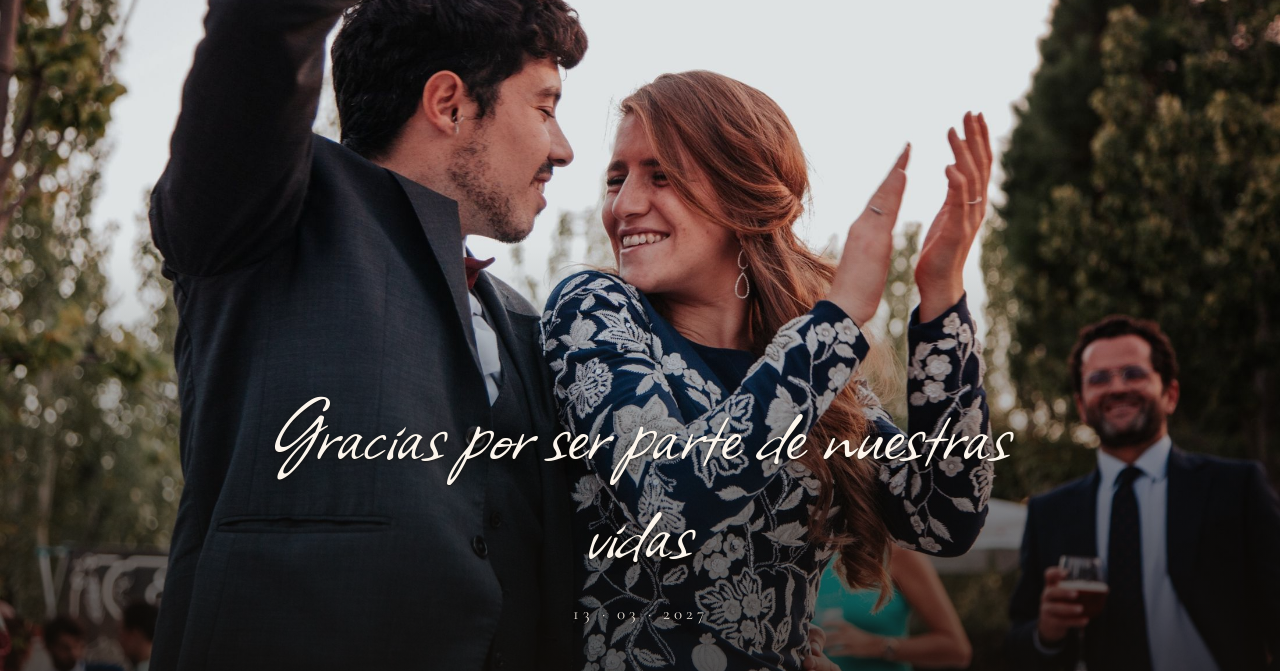
==== commit f17fb09a: "editor (m): textos (1)" ====
--- a/index.html
+++ b/index.html
@@ -28,8 +28,8 @@
   <link rel="apple-touch-icon" sizes="180x180" href="assets/apple-touch-icon.png">
 
   <!-- Main Stylesheet. ?v= busts browser caches after each deploy: bump it whenever css/js change -->
-  <link rel="stylesheet" href="css/styles.css?v=202611252245-c333605">
-  <link rel="stylesheet" href="css/editor.css?v=202611252245-c333605">
+  <link rel="stylesheet" href="css/styles.css?v=202611252248-0273cc0">
+  <link rel="stylesheet" href="css/editor.css?v=202611252248-0273cc0">
 
   <!-- The envelope is the first thing on screen, so fetch its two images early -->
   <link rel="preload" as="image" href="assets/sobre.jpg?v=20261110v">
@@ -544,7 +544,7 @@
     <section class="section band-sage gifts-section" id="gifts">
       <div class="container narrow text-center">
         <h2 class="h-script" data-i18n="gifts.title">Regalo</h2>
-        <p class="section-lead" data-i18n="gifts.lead">Nos encantaría llevaros a todos con nosotros en el avión de la luna de miel, pero ni en uno de Iberia cabemos todos. Por eso, podéis acompañarnos en espíritu con algún que otro detallito ;)</p>
+        <p class="section-lead" data-i18n="gifts.lead">Ojalá llevaros con nosotros en el avión de la luna de miel, pero ni en uno de Iberia cabemos todos. Si quieres ayudarnos de alguna manera...</p>
 
         <!-- The flight to the honeymoon: the plane (tap or drag) follows the dotted route to the
              postmark and the boarding pass with the bank account appears. Without JavaScript
@@ -629,7 +629,7 @@
     <section class="section extra-section" id="extra-1">
       <div class="container narrow text-center">
         <h2 class="h-script" data-i18n="extra1.title">Frase</h2>
-        <p class="section-lead" data-i18n="extra1.text">Por encima de todo, vístanse de amor,<br>que es el vínculo perfecto.<br><span class="frase-cita">- Colosenses 3:14 -</span></p>
+        <p class="section-lead" data-i18n="extra1.text">Por encima de todo esto, revestíos de amor,<br>que es el vínculo de la perfección.<br><span class="frase-cita">- Colosenses 3:14 -</span></p>
       </div>
     </section>
 
@@ -647,13 +647,13 @@
 
   </main>
 
-  <script src="js/i18n.js?v=202611252245-c333605"></script>
-  <script src="js/rsvp-config.js?v=202611252245-c333605"></script>
-  <script src="js/script.js?v=202611252245-c333605"></script>
-  <script src="js/playlist-config.js?v=202611252245-c333605"></script>
-  <script src="js/playlist.js?v=202611252245-c333605"></script>
-  <script src="js/mapa.js?v=202611252245-c333605"></script>
-  <script src="js/flores-layout.js?v=202611252245-c333605"></script>
-  <script src="js/flores.js?v=202611252245-c333605"></script>
+  <script src="js/i18n.js?v=202611252248-0273cc0"></script>
+  <script src="js/rsvp-config.js?v=202611252248-0273cc0"></script>
+  <script src="js/script.js?v=202611252248-0273cc0"></script>
+  <script src="js/playlist-config.js?v=202611252248-0273cc0"></script>
+  <script src="js/playlist.js?v=202611252248-0273cc0"></script>
+  <script src="js/mapa.js?v=202611252248-0273cc0"></script>
+  <script src="js/flores-layout.js?v=202611252248-0273cc0"></script>
+  <script src="js/flores.js?v=202611252248-0273cc0"></script>
 </body>
 </html>
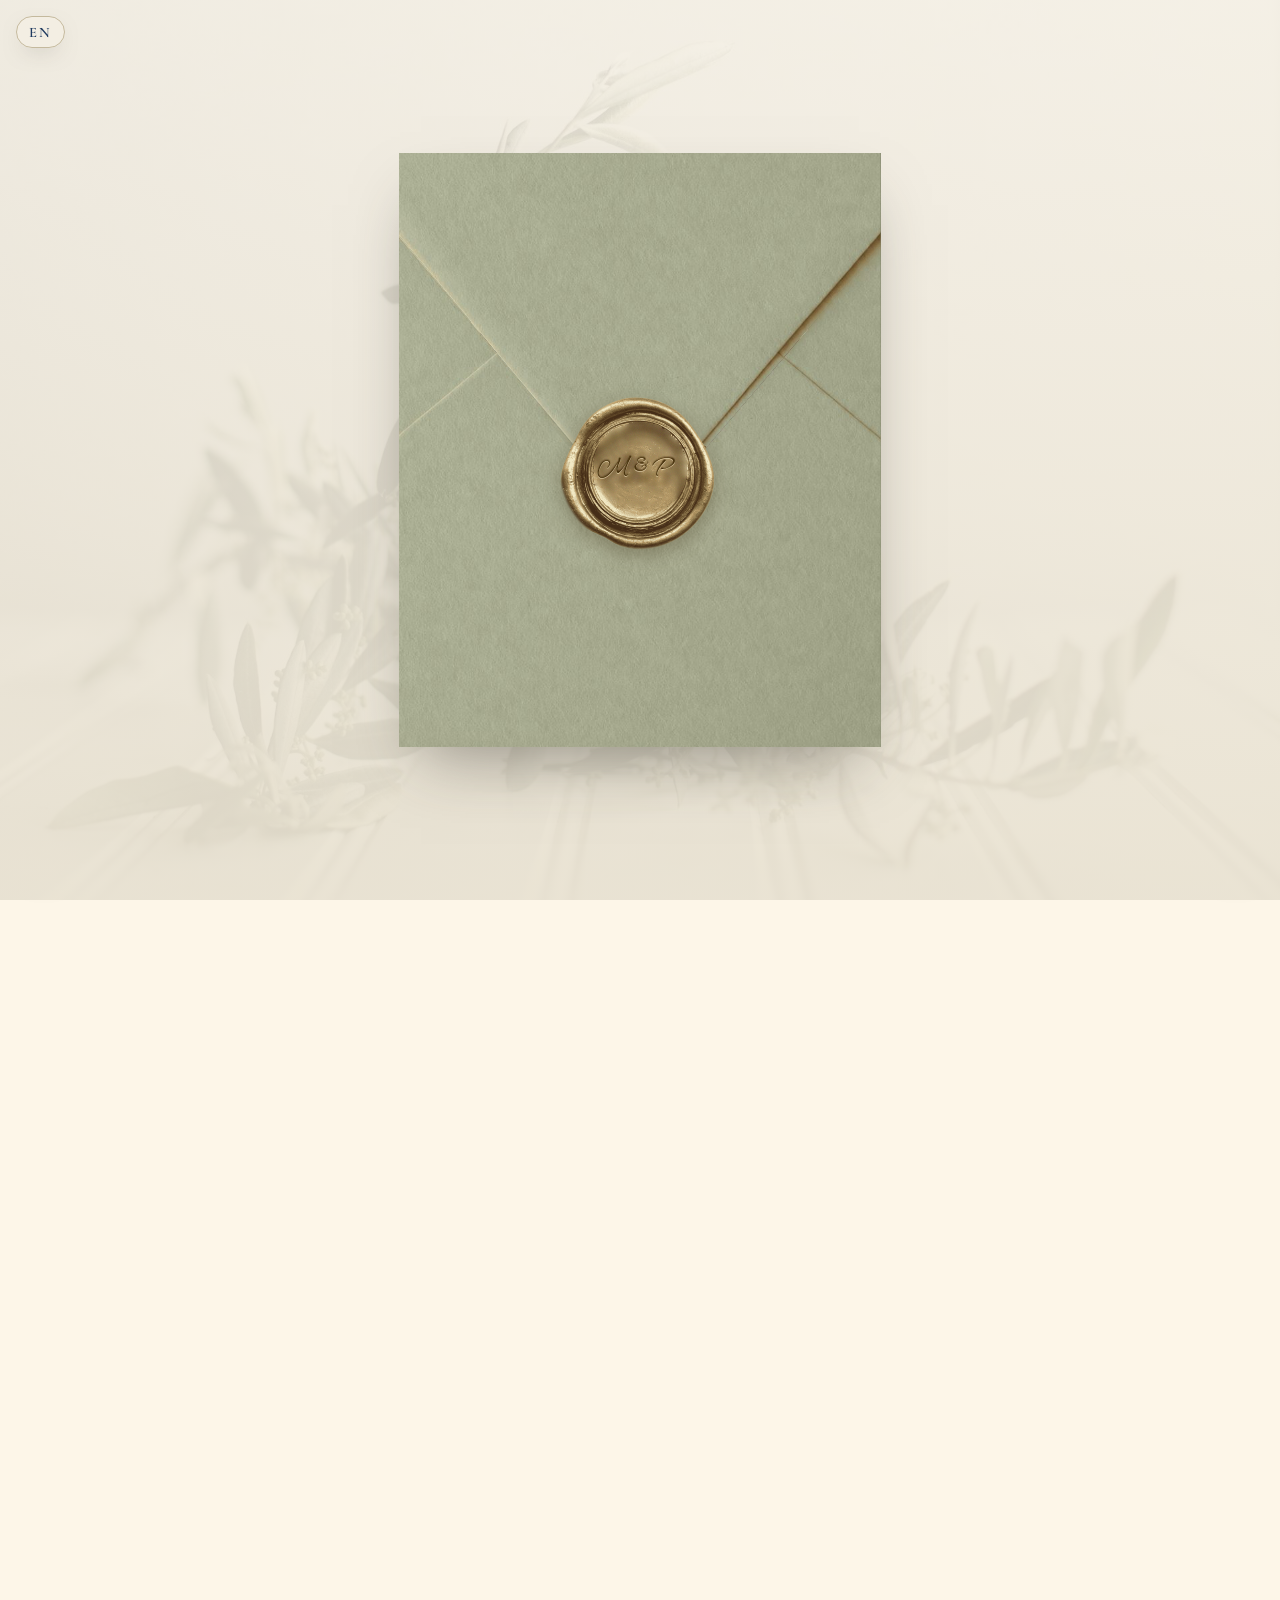
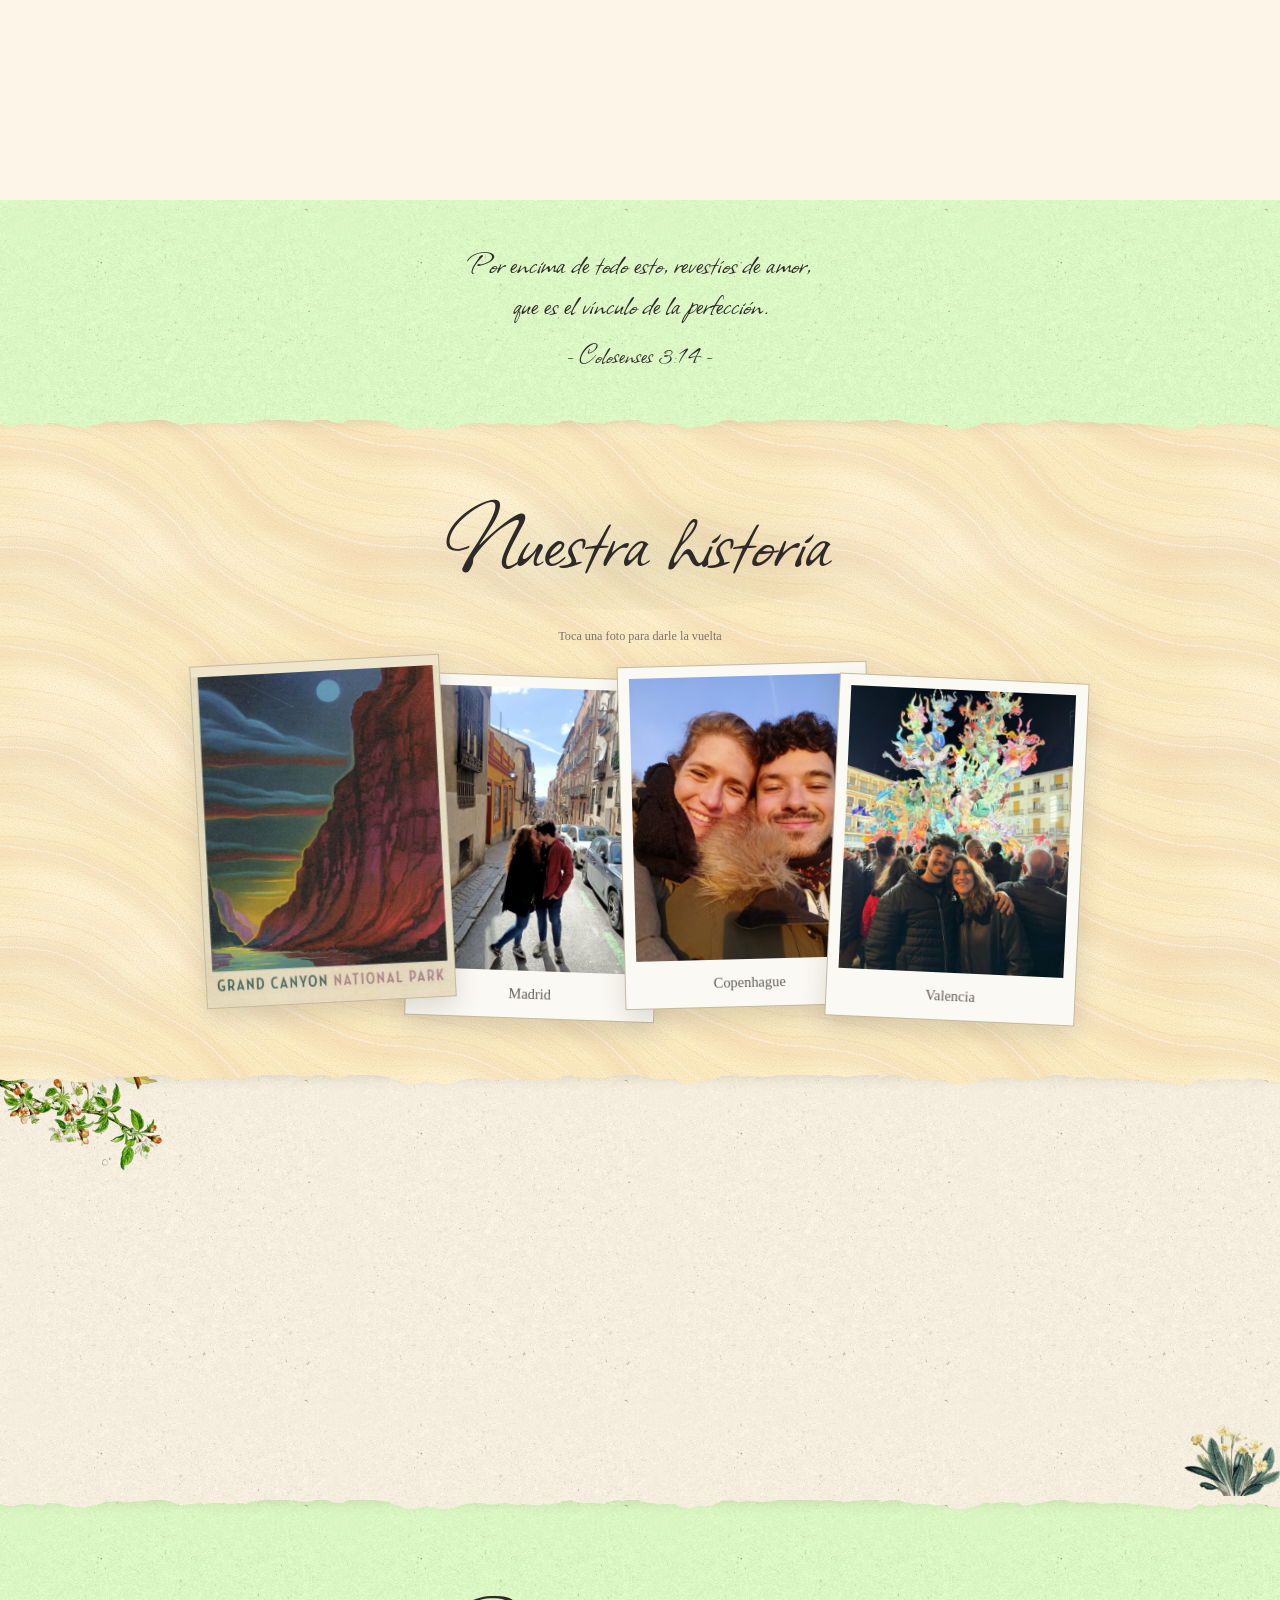
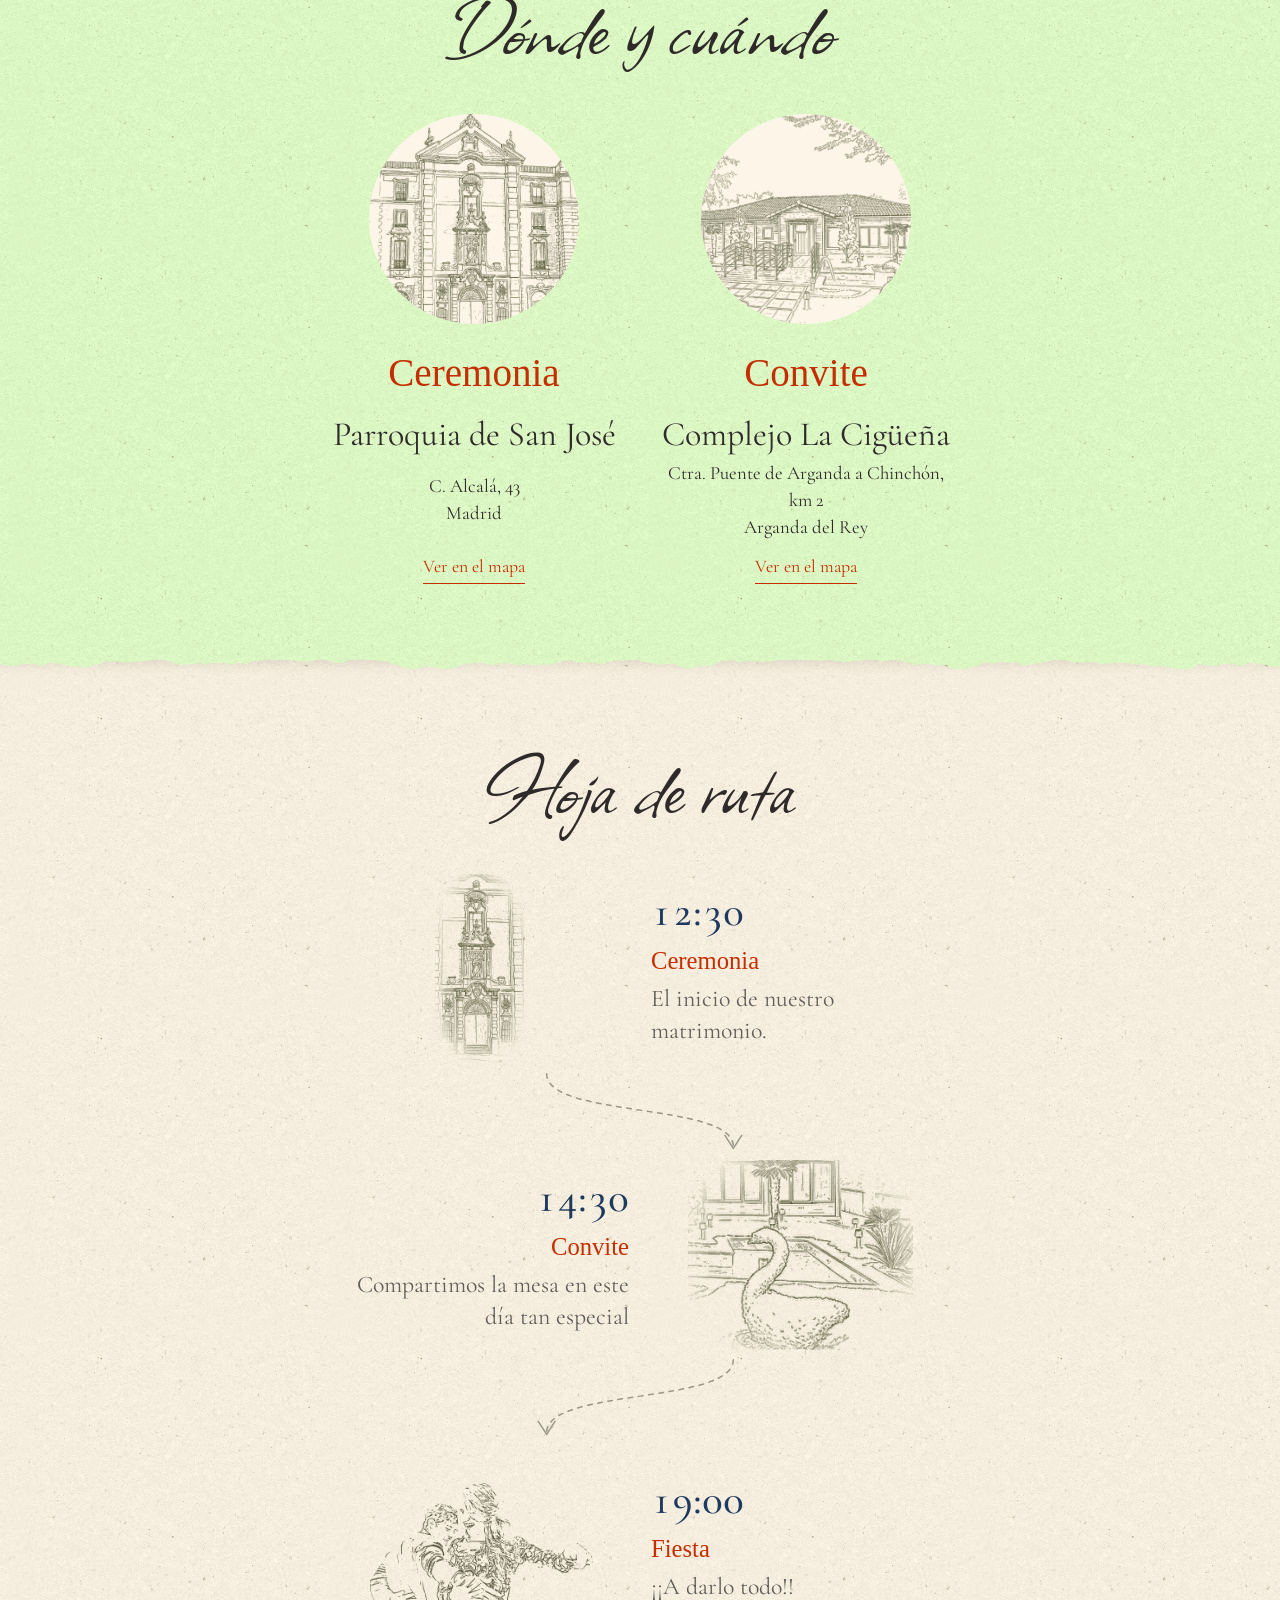
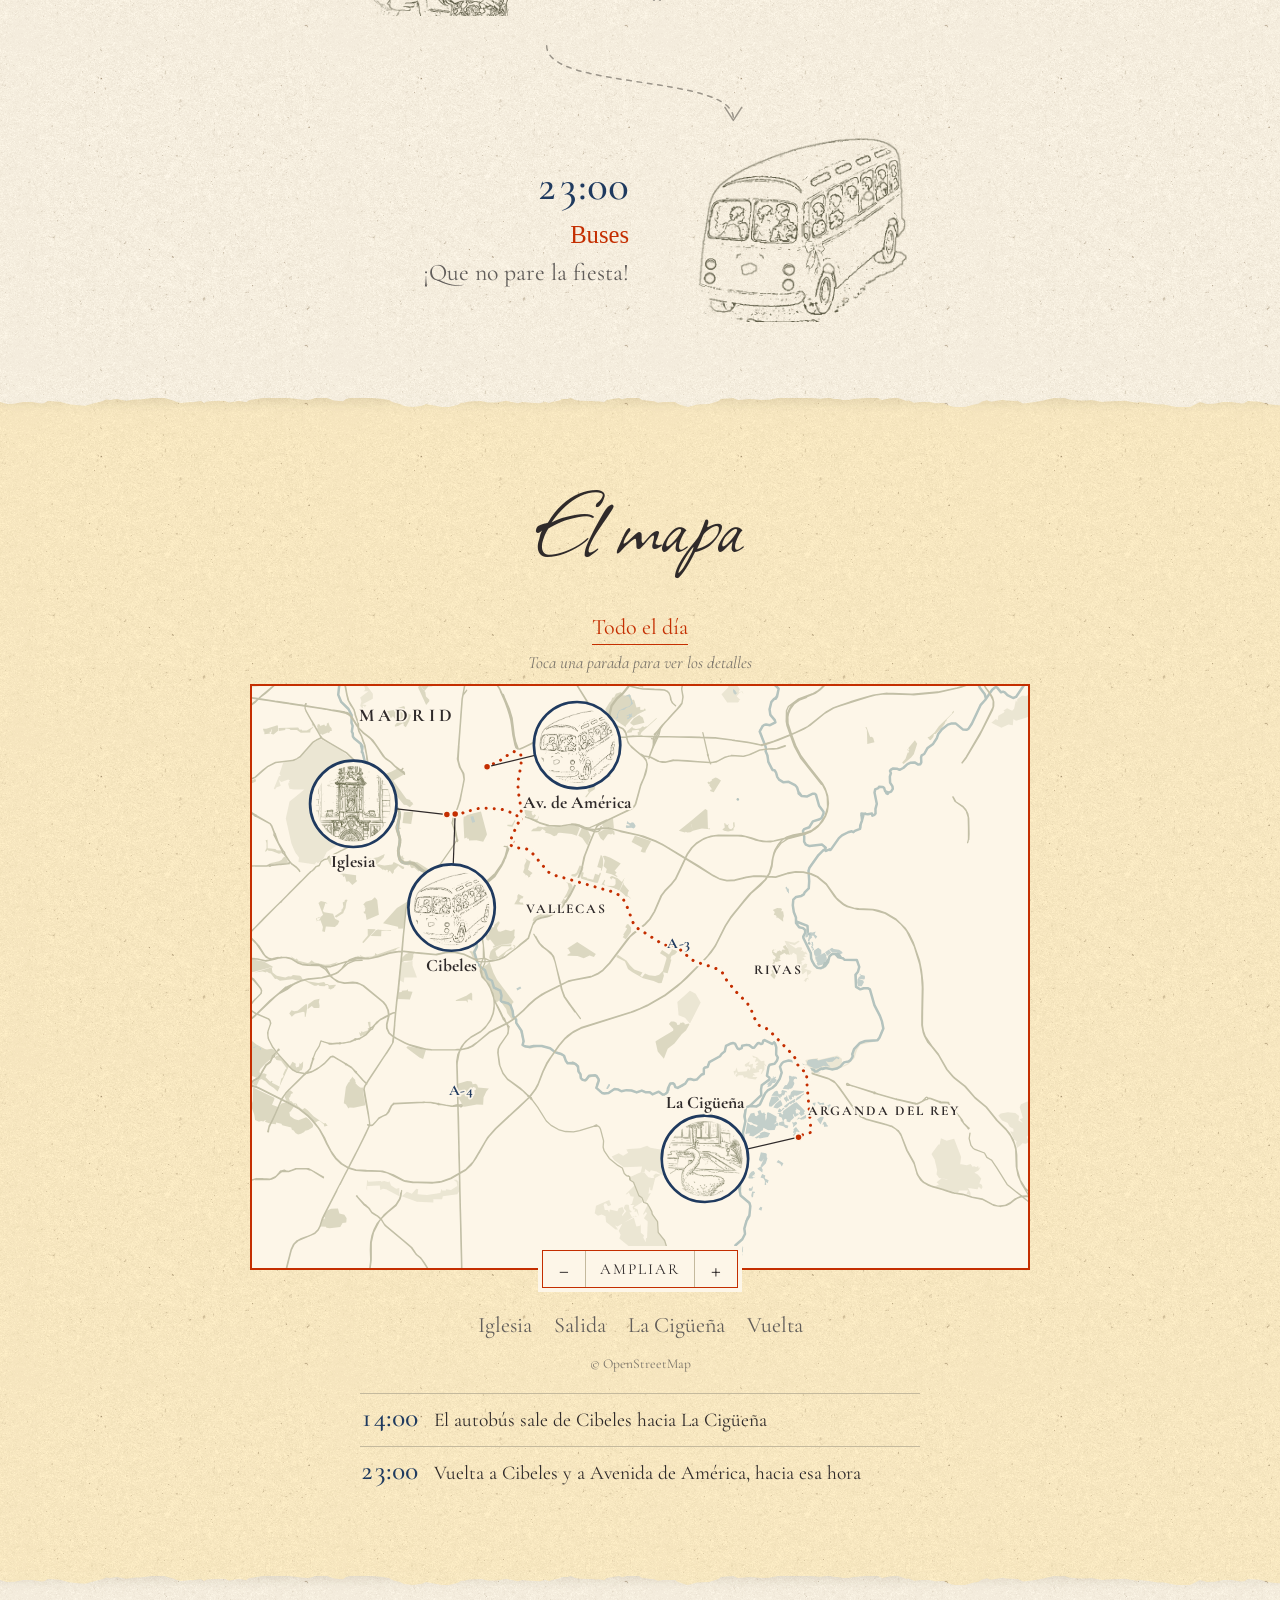
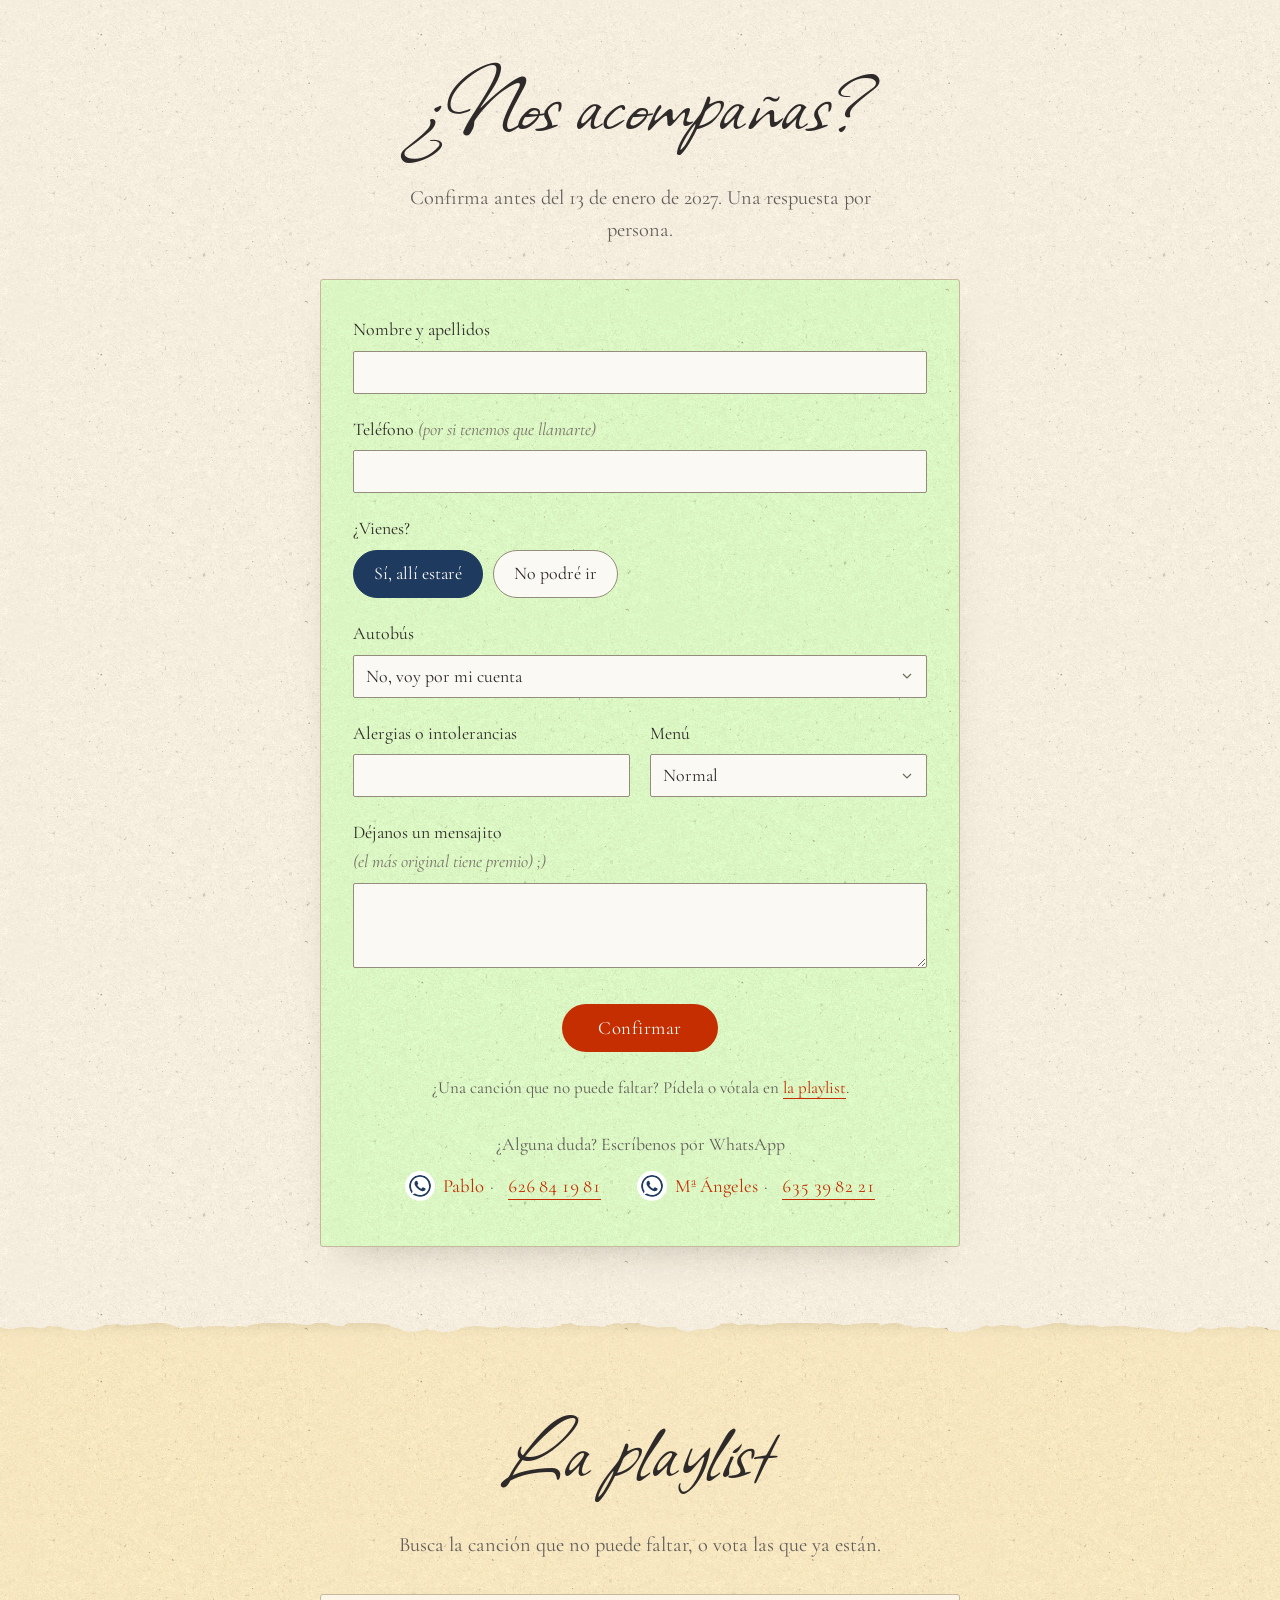
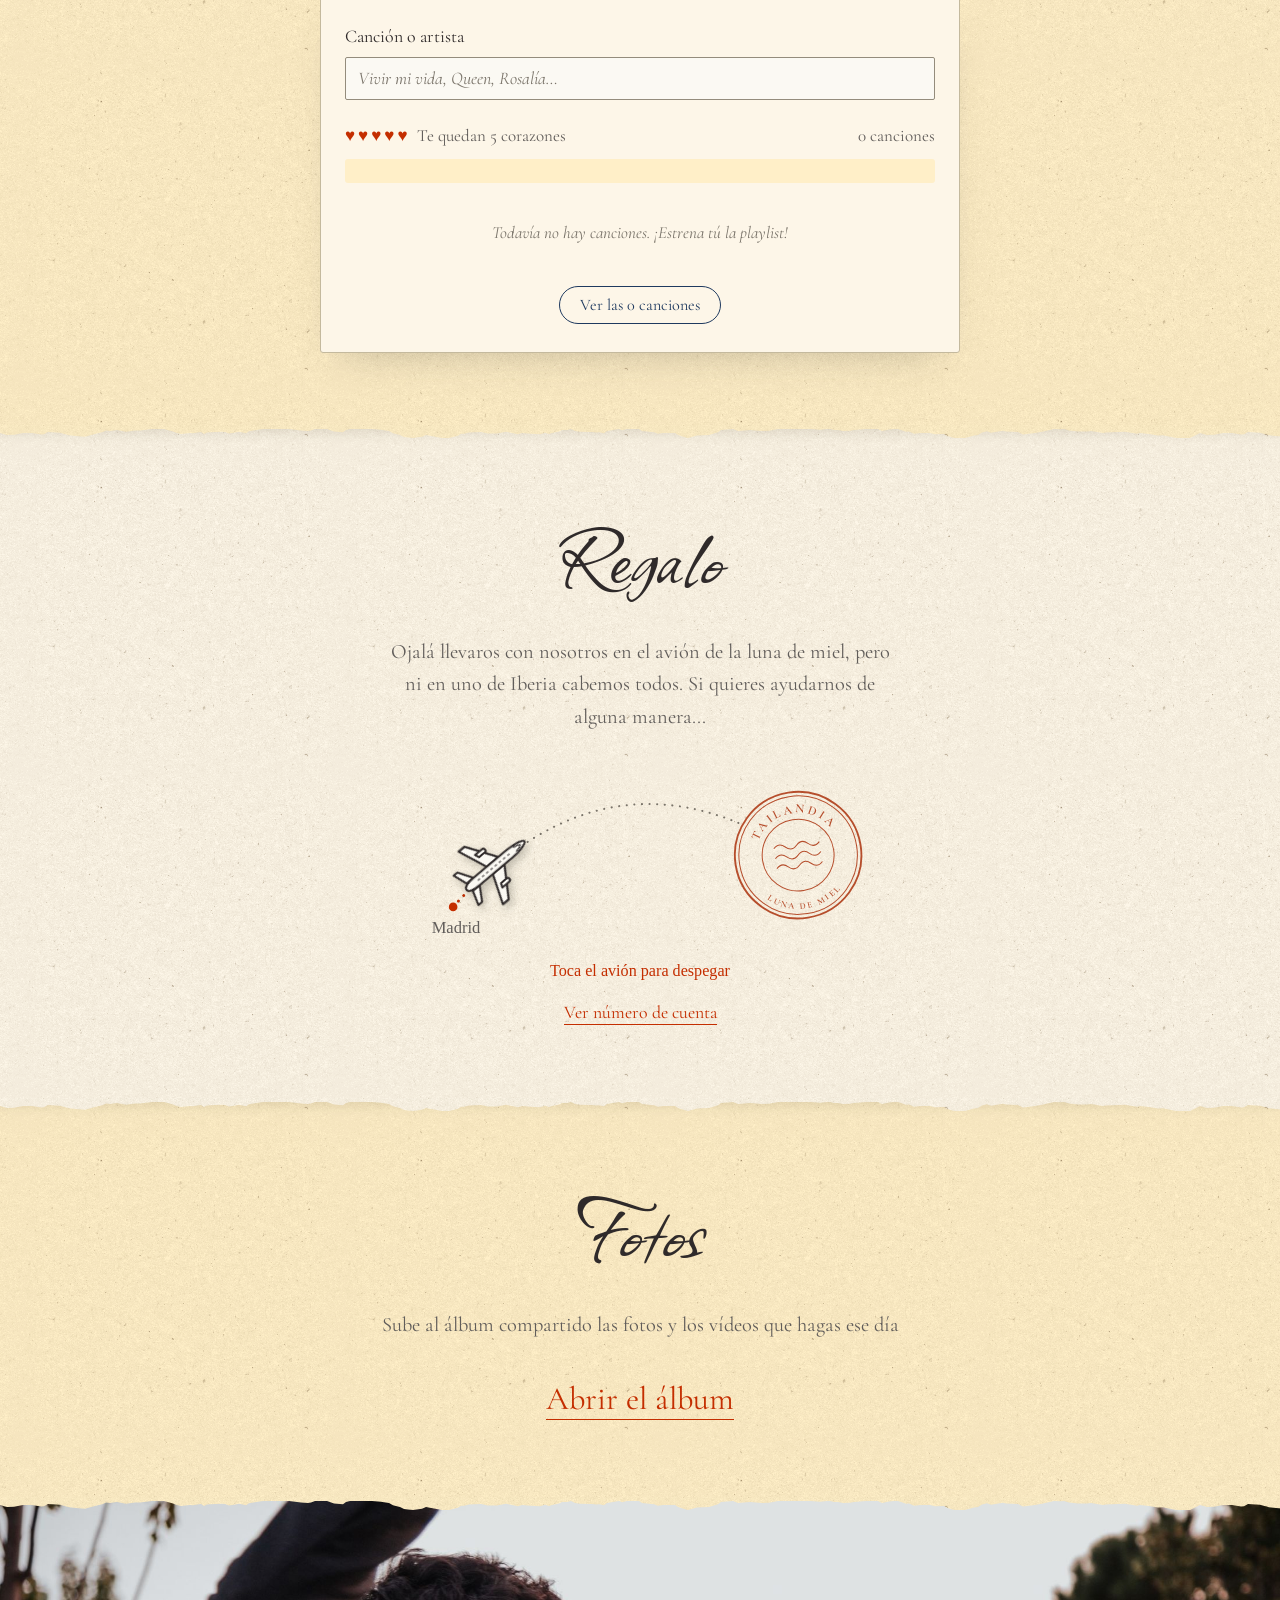
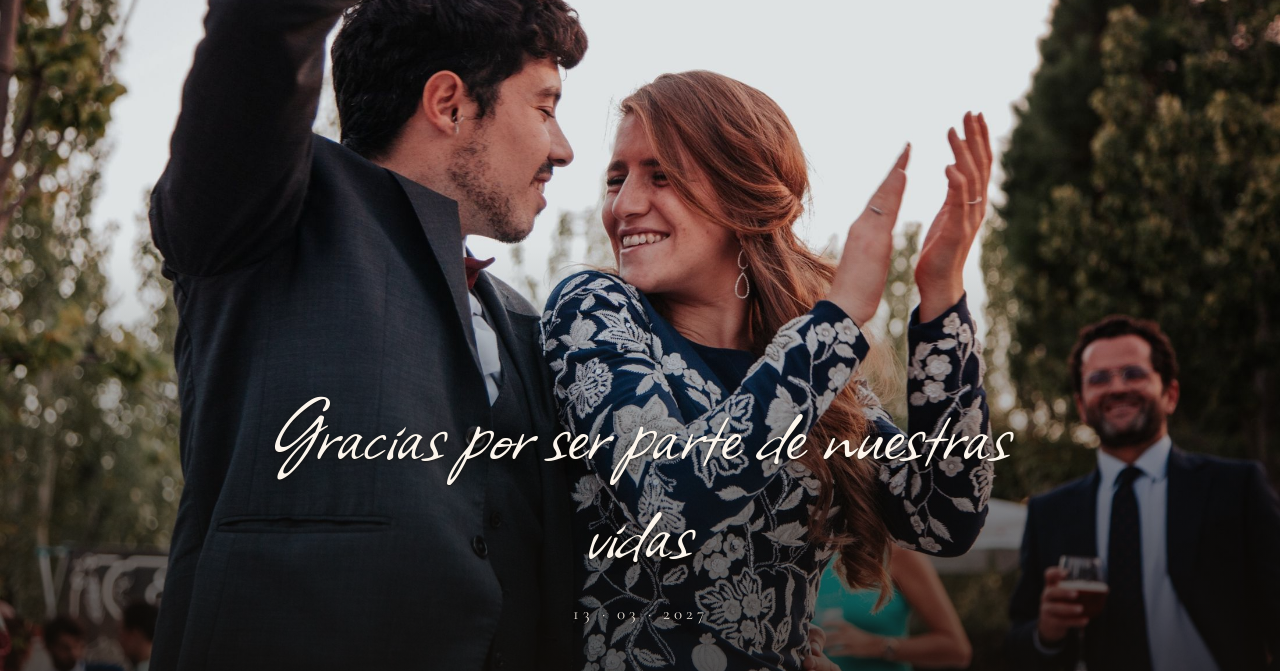
==== commit fed1780a: "editor (m): Claude: Haz que la frase de la seccion frase quede en 2 líneas, sien… Haz que la frase d" ====
--- a/index.html
+++ b/index.html
@@ -28,8 +28,8 @@
   <link rel="apple-touch-icon" sizes="180x180" href="assets/apple-touch-icon.png">
 
   <!-- Main Stylesheet. ?v= busts browser caches after each deploy: bump it whenever css/js change -->
-  <link rel="stylesheet" href="css/styles.css?v=202611252248-0273cc0">
-  <link rel="stylesheet" href="css/editor.css?v=202611252248-0273cc0">
+  <link rel="stylesheet" href="css/styles.css?v=202611252249-f17fb09">
+  <link rel="stylesheet" href="css/editor.css?v=202611252249-f17fb09">
 
   <!-- The envelope is the first thing on screen, so fetch its two images early -->
   <link rel="preload" as="image" href="assets/sobre.jpg?v=20261110v">
@@ -647,13 +647,13 @@
 
   </main>
 
-  <script src="js/i18n.js?v=202611252248-0273cc0"></script>
-  <script src="js/rsvp-config.js?v=202611252248-0273cc0"></script>
-  <script src="js/script.js?v=202611252248-0273cc0"></script>
-  <script src="js/playlist-config.js?v=202611252248-0273cc0"></script>
-  <script src="js/playlist.js?v=202611252248-0273cc0"></script>
-  <script src="js/mapa.js?v=202611252248-0273cc0"></script>
-  <script src="js/flores-layout.js?v=202611252248-0273cc0"></script>
-  <script src="js/flores.js?v=202611252248-0273cc0"></script>
+  <script src="js/i18n.js?v=202611252249-f17fb09"></script>
+  <script src="js/rsvp-config.js?v=202611252249-f17fb09"></script>
+  <script src="js/script.js?v=202611252249-f17fb09"></script>
+  <script src="js/playlist-config.js?v=202611252249-f17fb09"></script>
+  <script src="js/playlist.js?v=202611252249-f17fb09"></script>
+  <script src="js/mapa.js?v=202611252249-f17fb09"></script>
+  <script src="js/flores-layout.js?v=202611252249-f17fb09"></script>
+  <script src="js/flores.js?v=202611252249-f17fb09"></script>
 </body>
 </html>
--- a/css/styles.css
+++ b/css/styles.css
@@ -286,6 +286,16 @@
   display: inline-block;
   margin-top: 0.45em;
   font-size: calc(1.2rem + 9px);
+}
+/* Phones: the quote shrinks with the screen so each of its two lines fits on
+   one line (no wrapping), and the reference stays a bit smaller under it */
+@media (max-width: 768px) {
+  #extra-1 .container { padding: 0 12px; }
+  #extra-1 .section-lead {
+    font-size: min(calc(1.2rem + 15px), 6.3vw);
+    white-space: nowrap;
+  }
+  #extra-1 .frase-cita { font-size: min(calc(1.2rem + 9px), 5.2vw); }
 }
 
 /* Phones and portrait screens (where the hero shows hero-mobile.jpg): the
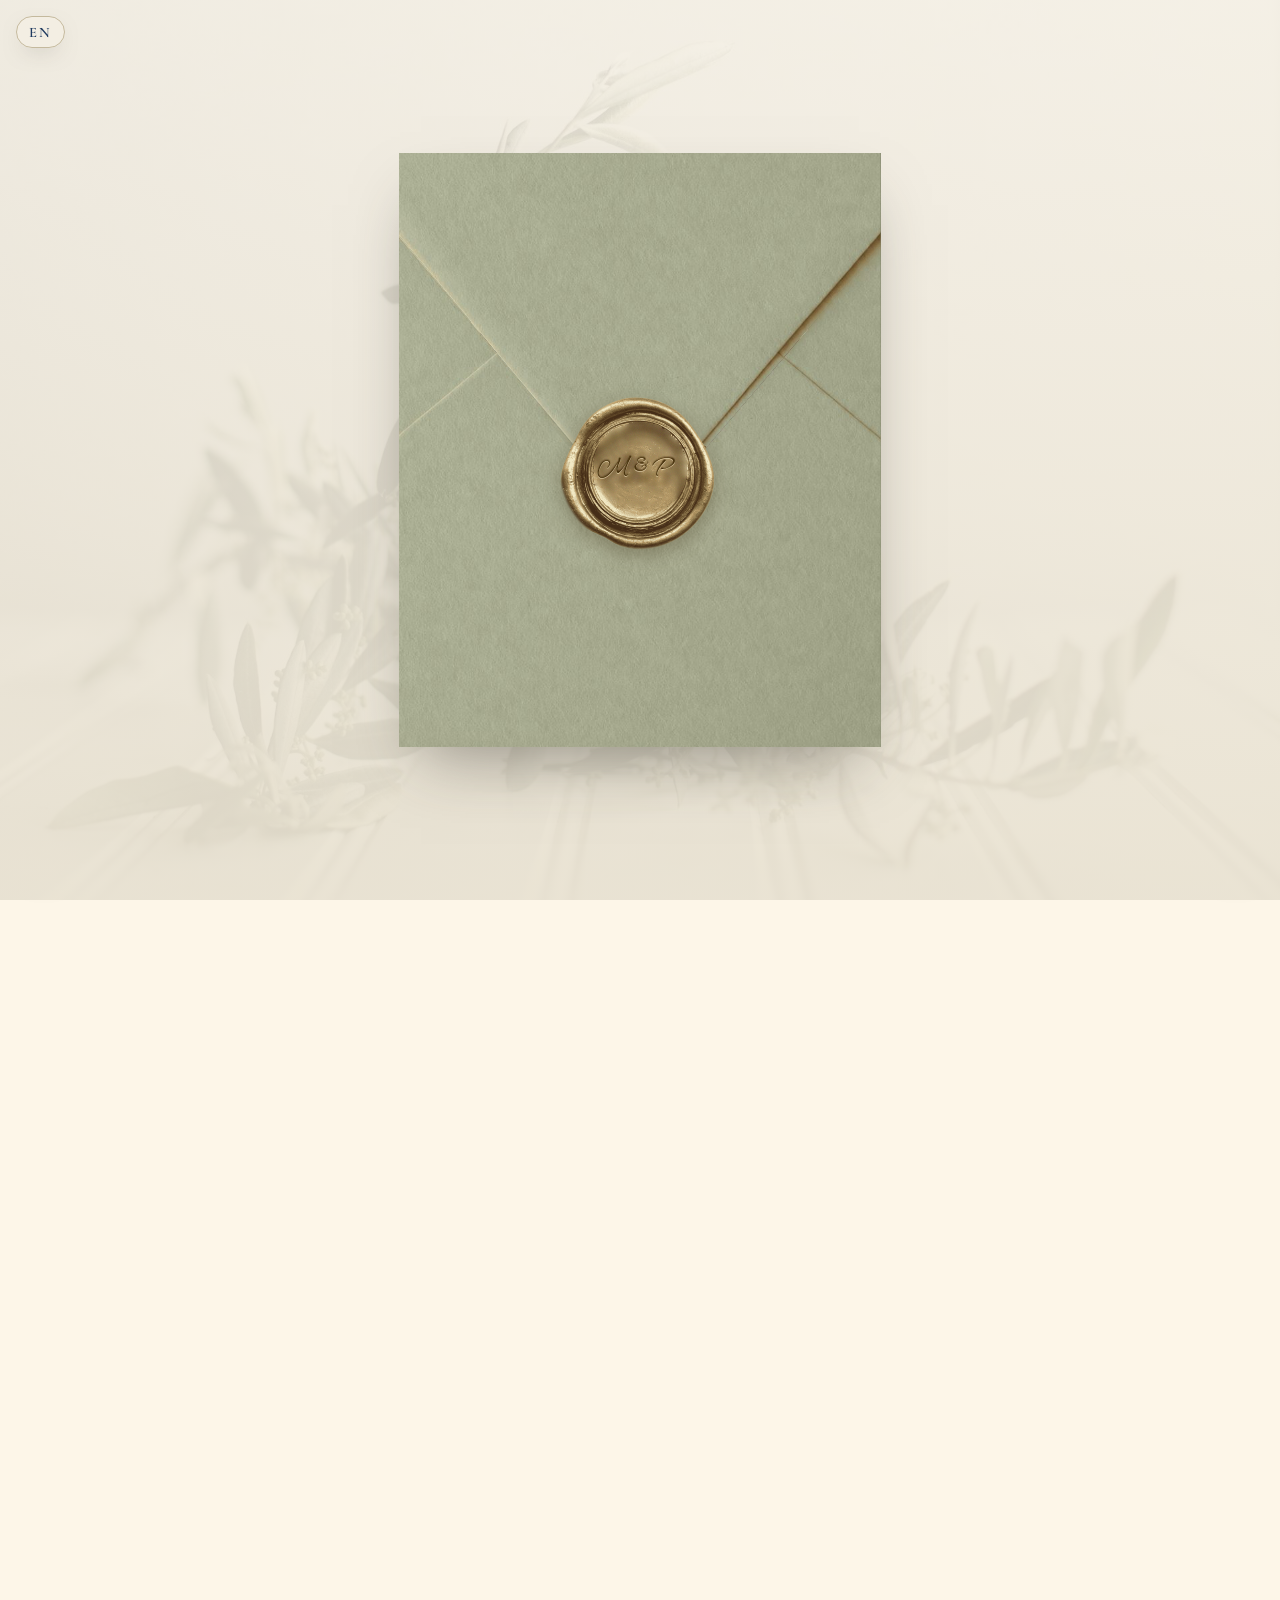
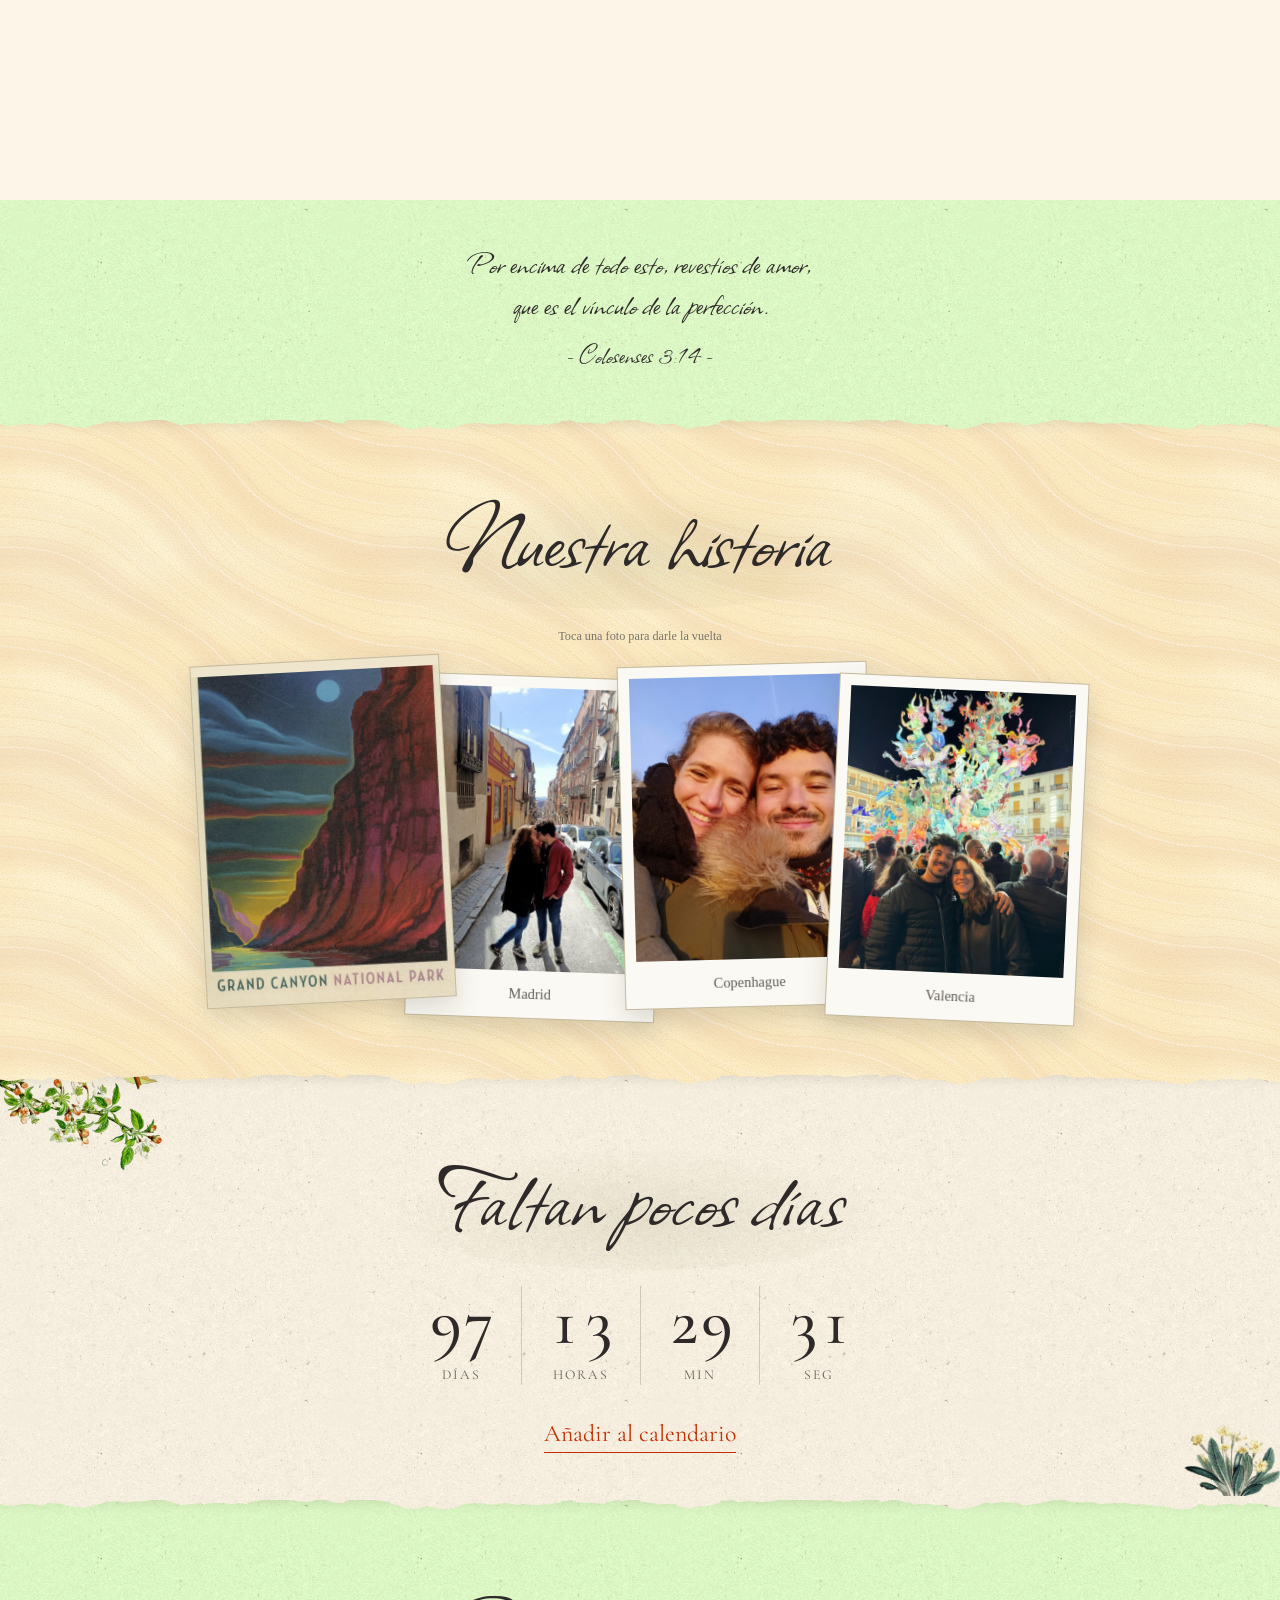
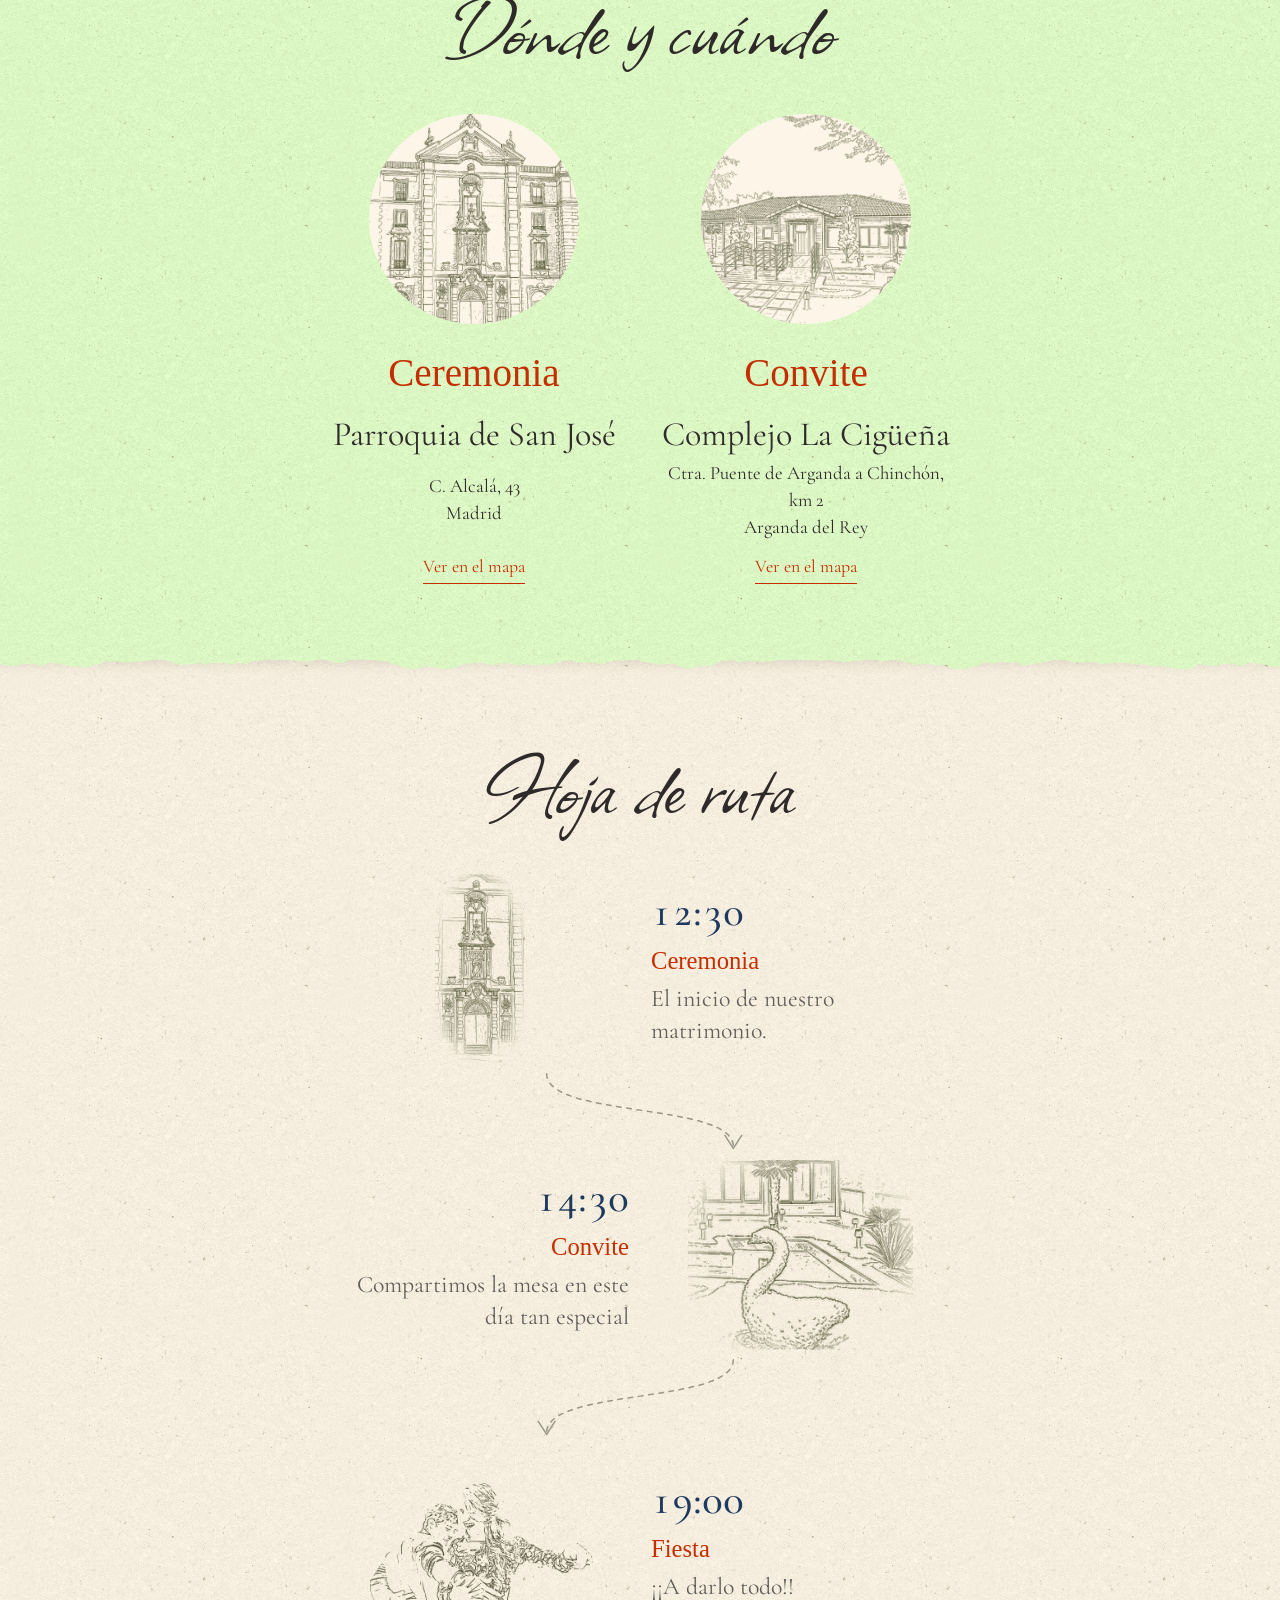
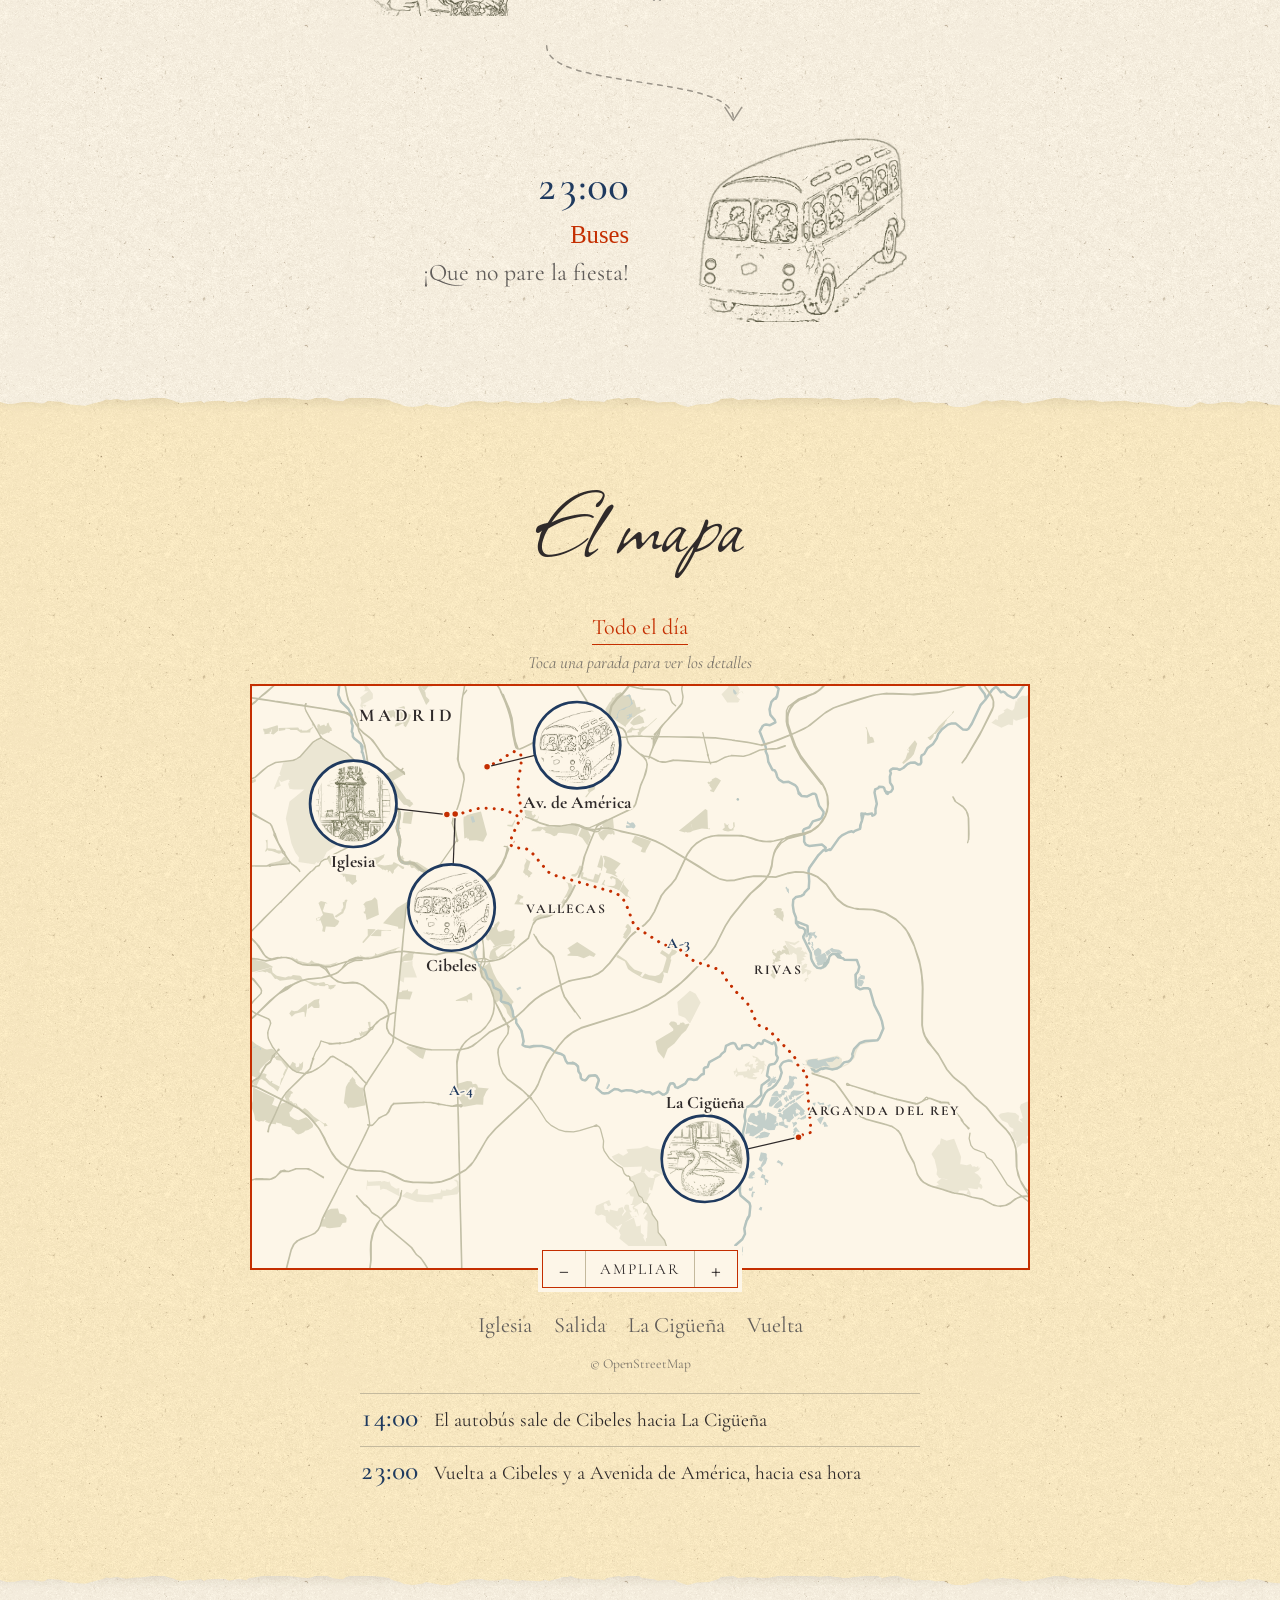
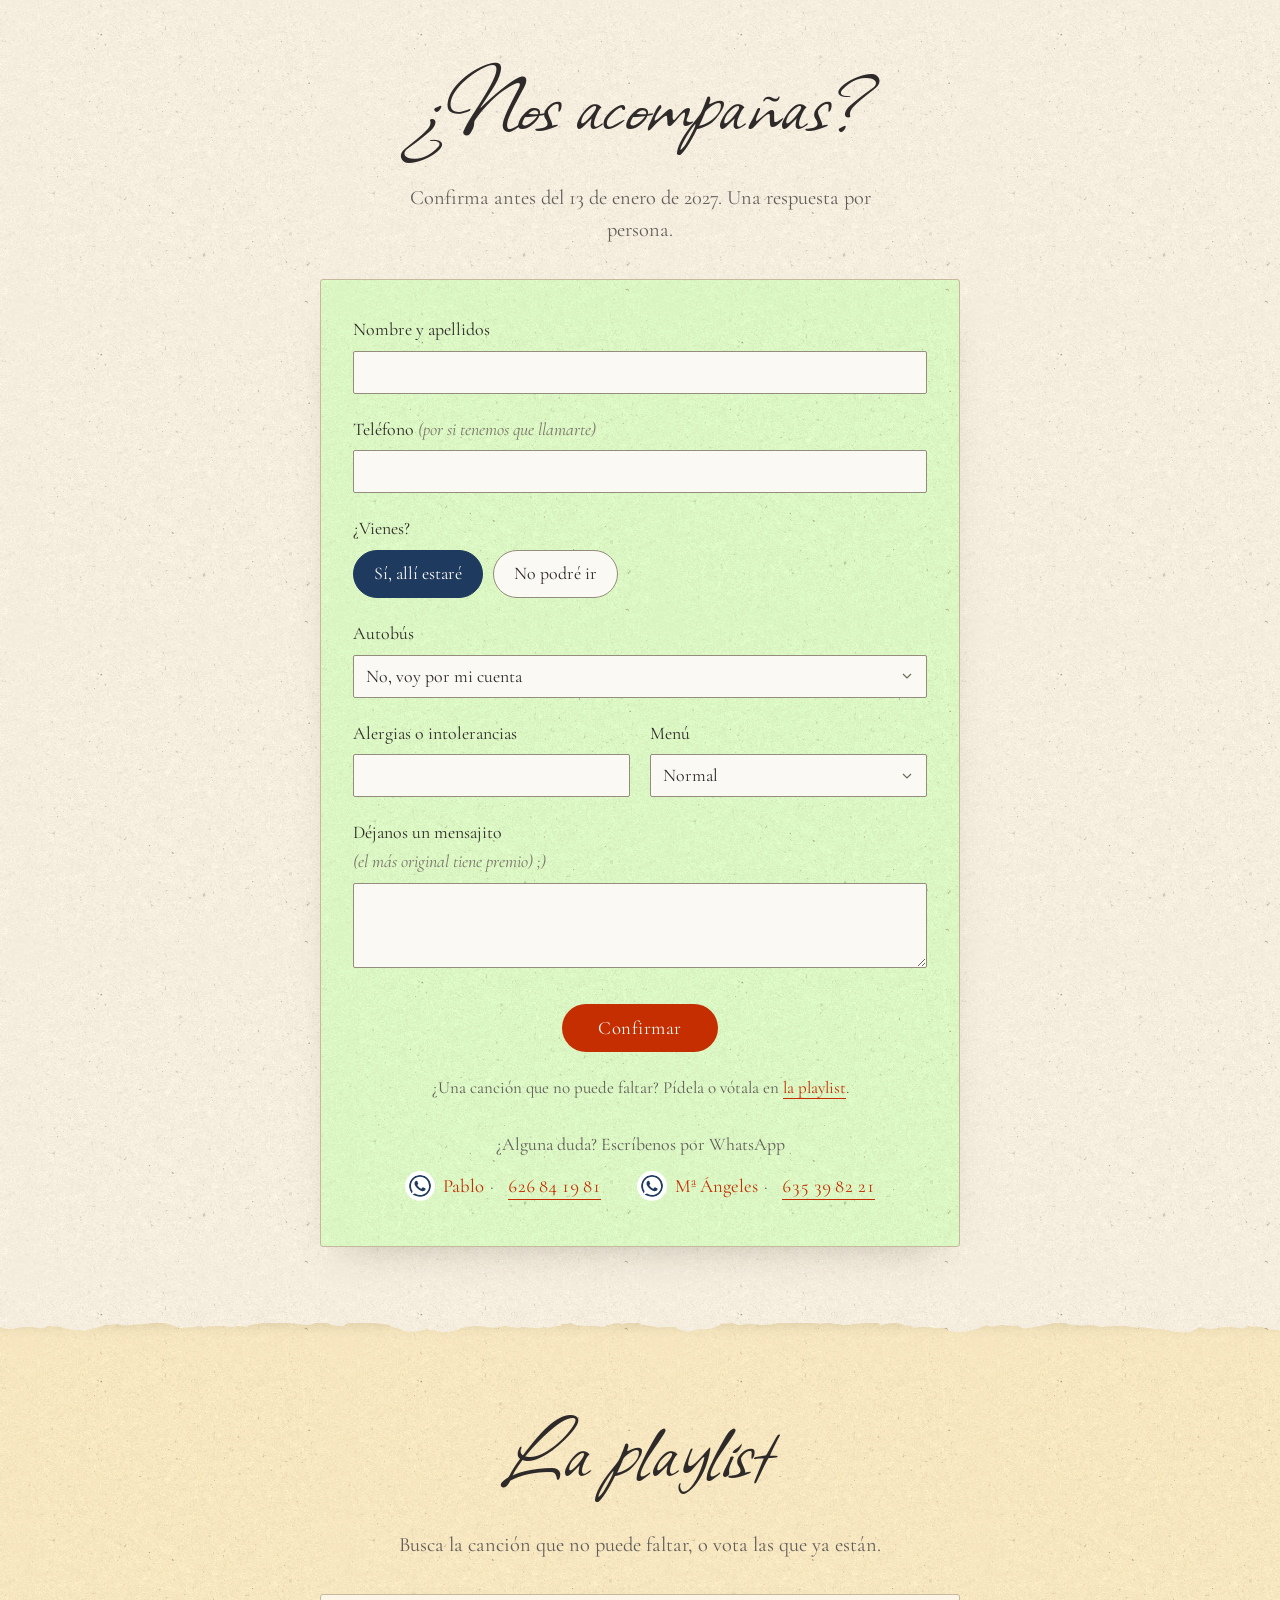
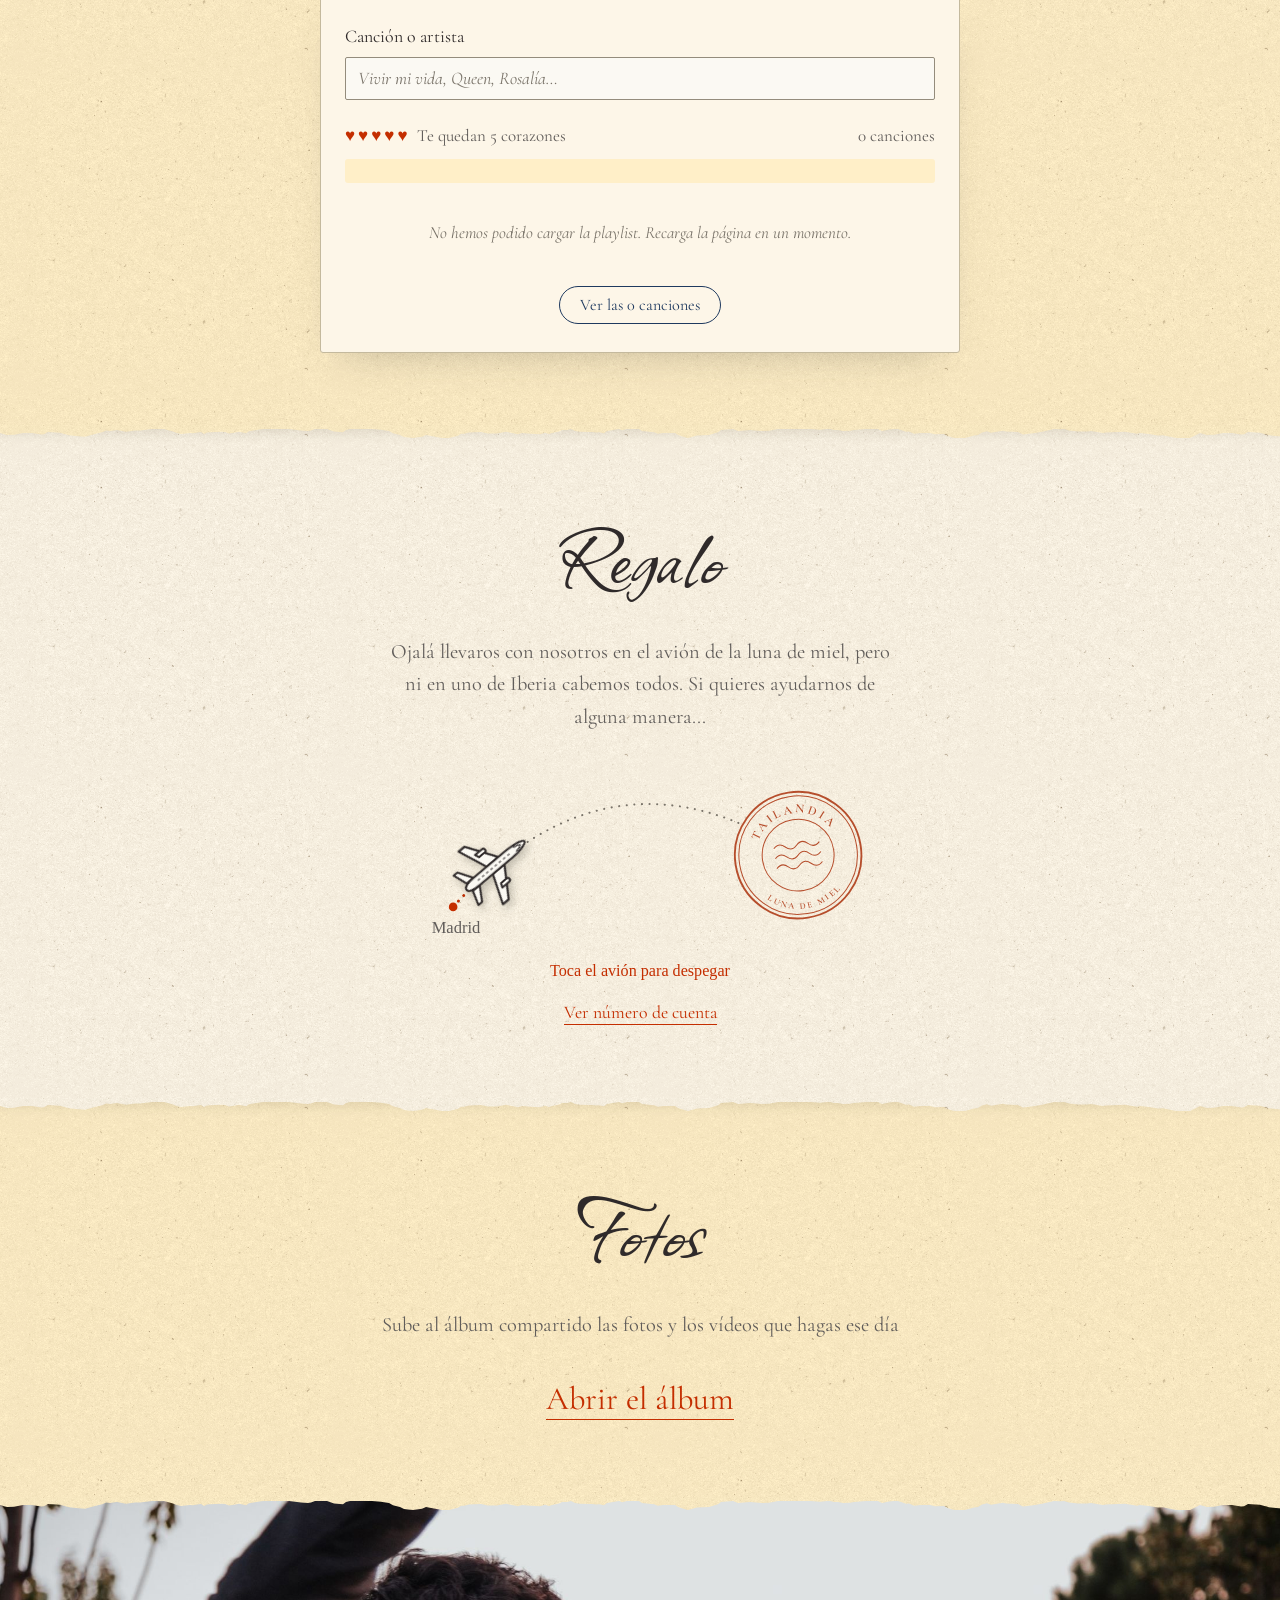
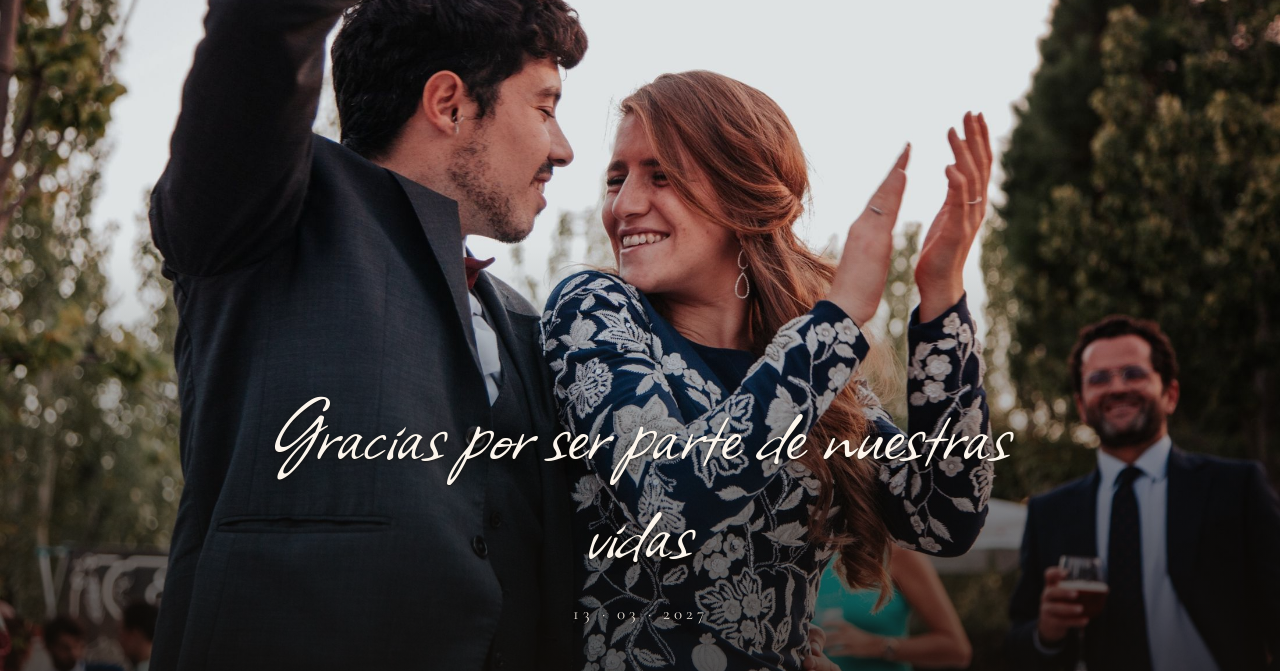
==== commit d348d19c: "editor (m): Claude: Un poquito más grande la letra Un poquito más grande la letra" ====
--- a/index.html
+++ b/index.html
@@ -28,8 +28,8 @@
   <link rel="apple-touch-icon" sizes="180x180" href="assets/apple-touch-icon.png">
 
   <!-- Main Stylesheet. ?v= busts browser caches after each deploy: bump it whenever css/js change -->
-  <link rel="stylesheet" href="css/styles.css?v=202611252249-f17fb09">
-  <link rel="stylesheet" href="css/editor.css?v=202611252249-f17fb09">
+  <link rel="stylesheet" href="css/styles.css?v=202611252250-fed1780">
+  <link rel="stylesheet" href="css/editor.css?v=202611252250-fed1780">
 
   <!-- The envelope is the first thing on screen, so fetch its two images early -->
   <link rel="preload" as="image" href="assets/sobre.jpg?v=20261110v">
@@ -647,13 +647,13 @@
 
   </main>
 
-  <script src="js/i18n.js?v=202611252249-f17fb09"></script>
-  <script src="js/rsvp-config.js?v=202611252249-f17fb09"></script>
-  <script src="js/script.js?v=202611252249-f17fb09"></script>
-  <script src="js/playlist-config.js?v=202611252249-f17fb09"></script>
-  <script src="js/playlist.js?v=202611252249-f17fb09"></script>
-  <script src="js/mapa.js?v=202611252249-f17fb09"></script>
-  <script src="js/flores-layout.js?v=202611252249-f17fb09"></script>
-  <script src="js/flores.js?v=202611252249-f17fb09"></script>
+  <script src="js/i18n.js?v=202611252250-fed1780"></script>
+  <script src="js/rsvp-config.js?v=202611252250-fed1780"></script>
+  <script src="js/script.js?v=202611252250-fed1780"></script>
+  <script src="js/playlist-config.js?v=202611252250-fed1780"></script>
+  <script src="js/playlist.js?v=202611252250-fed1780"></script>
+  <script src="js/mapa.js?v=202611252250-fed1780"></script>
+  <script src="js/flores-layout.js?v=202611252250-fed1780"></script>
+  <script src="js/flores.js?v=202611252250-fed1780"></script>
 </body>
 </html>
--- a/css/styles.css
+++ b/css/styles.css
@@ -290,12 +290,12 @@
 /* Phones: the quote shrinks with the screen so each of its two lines fits on
    one line (no wrapping), and the reference stays a bit smaller under it */
 @media (max-width: 768px) {
-  #extra-1 .container { padding: 0 12px; }
+  #extra-1 .container { padding: 0 8px; }
   #extra-1 .section-lead {
-    font-size: min(calc(1.2rem + 15px), 6.3vw);
+    font-size: min(calc(1.2rem + 15px), 6.9vw);
     white-space: nowrap;
   }
-  #extra-1 .frase-cita { font-size: min(calc(1.2rem + 9px), 5.2vw); }
+  #extra-1 .frase-cita { font-size: min(calc(1.2rem + 9px), 5.6vw); }
 }
 
 /* Phones and portrait screens (where the hero shows hero-mobile.jpg): the
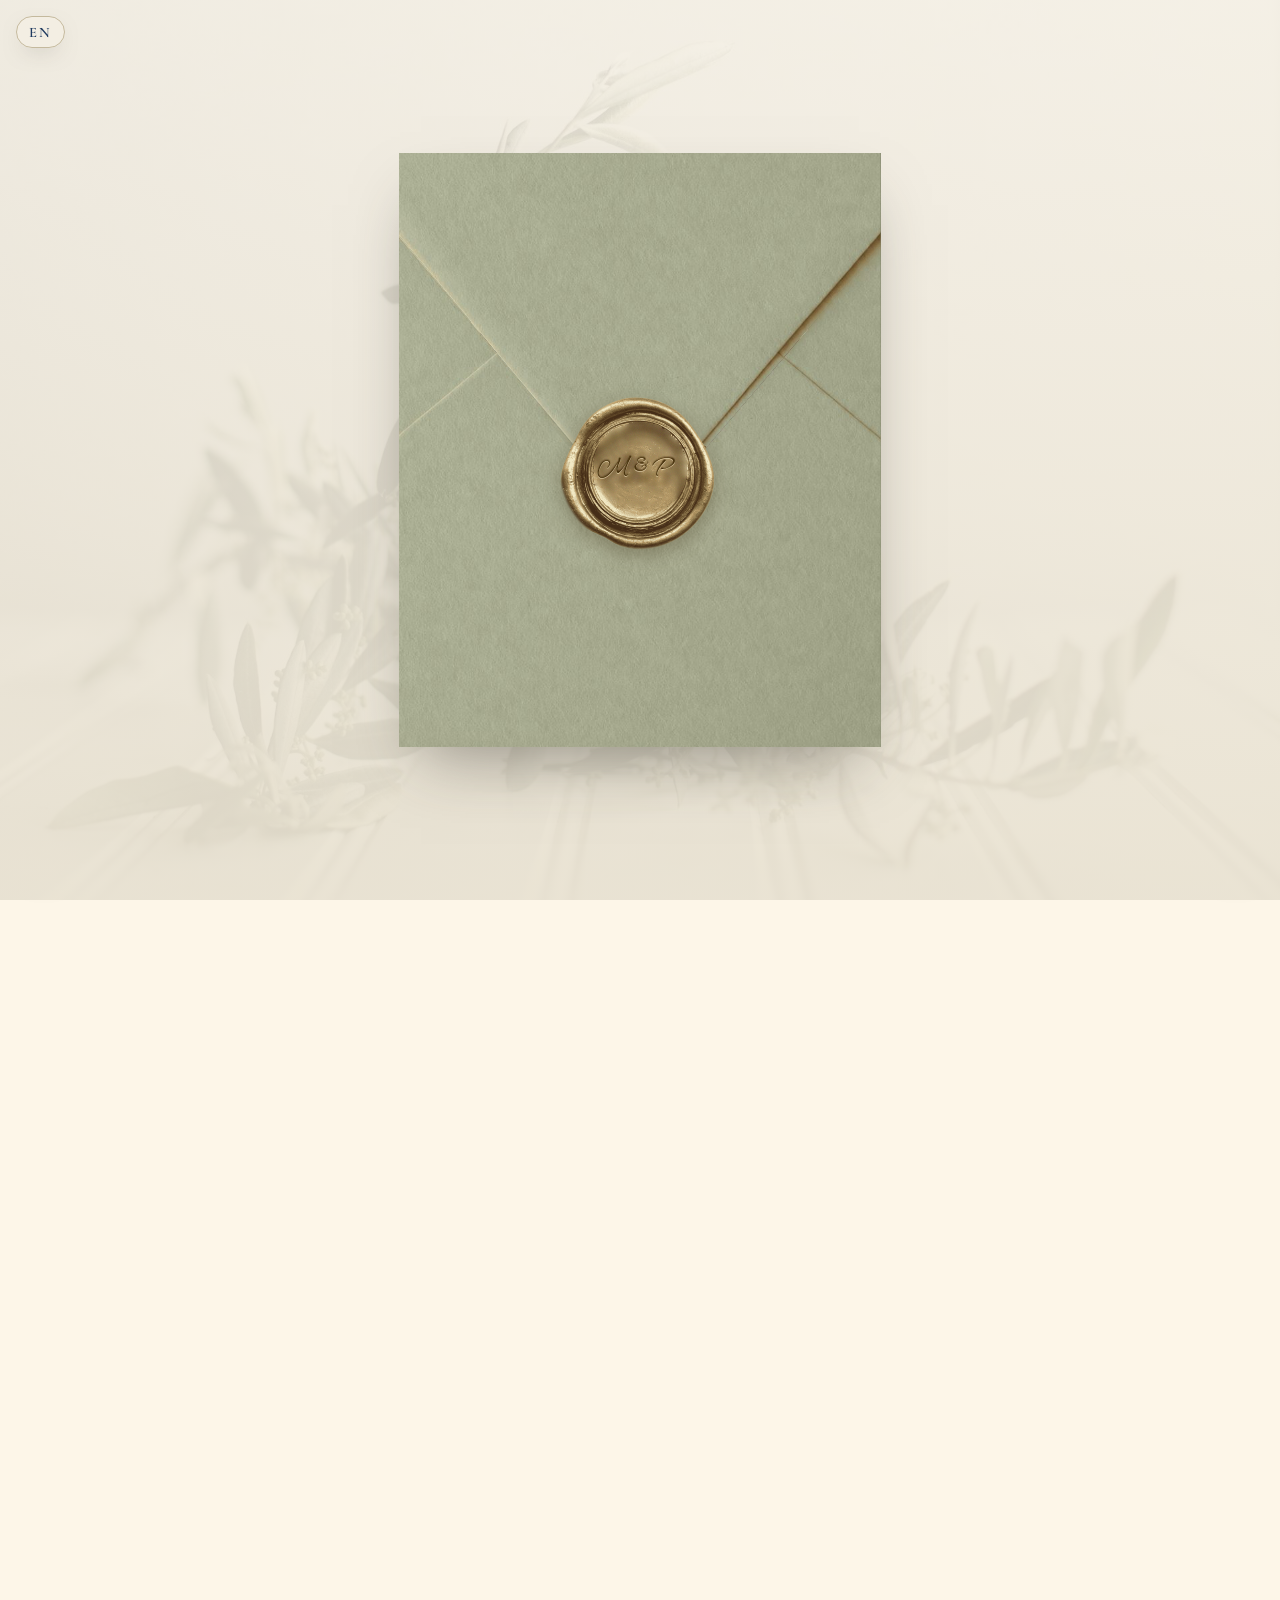
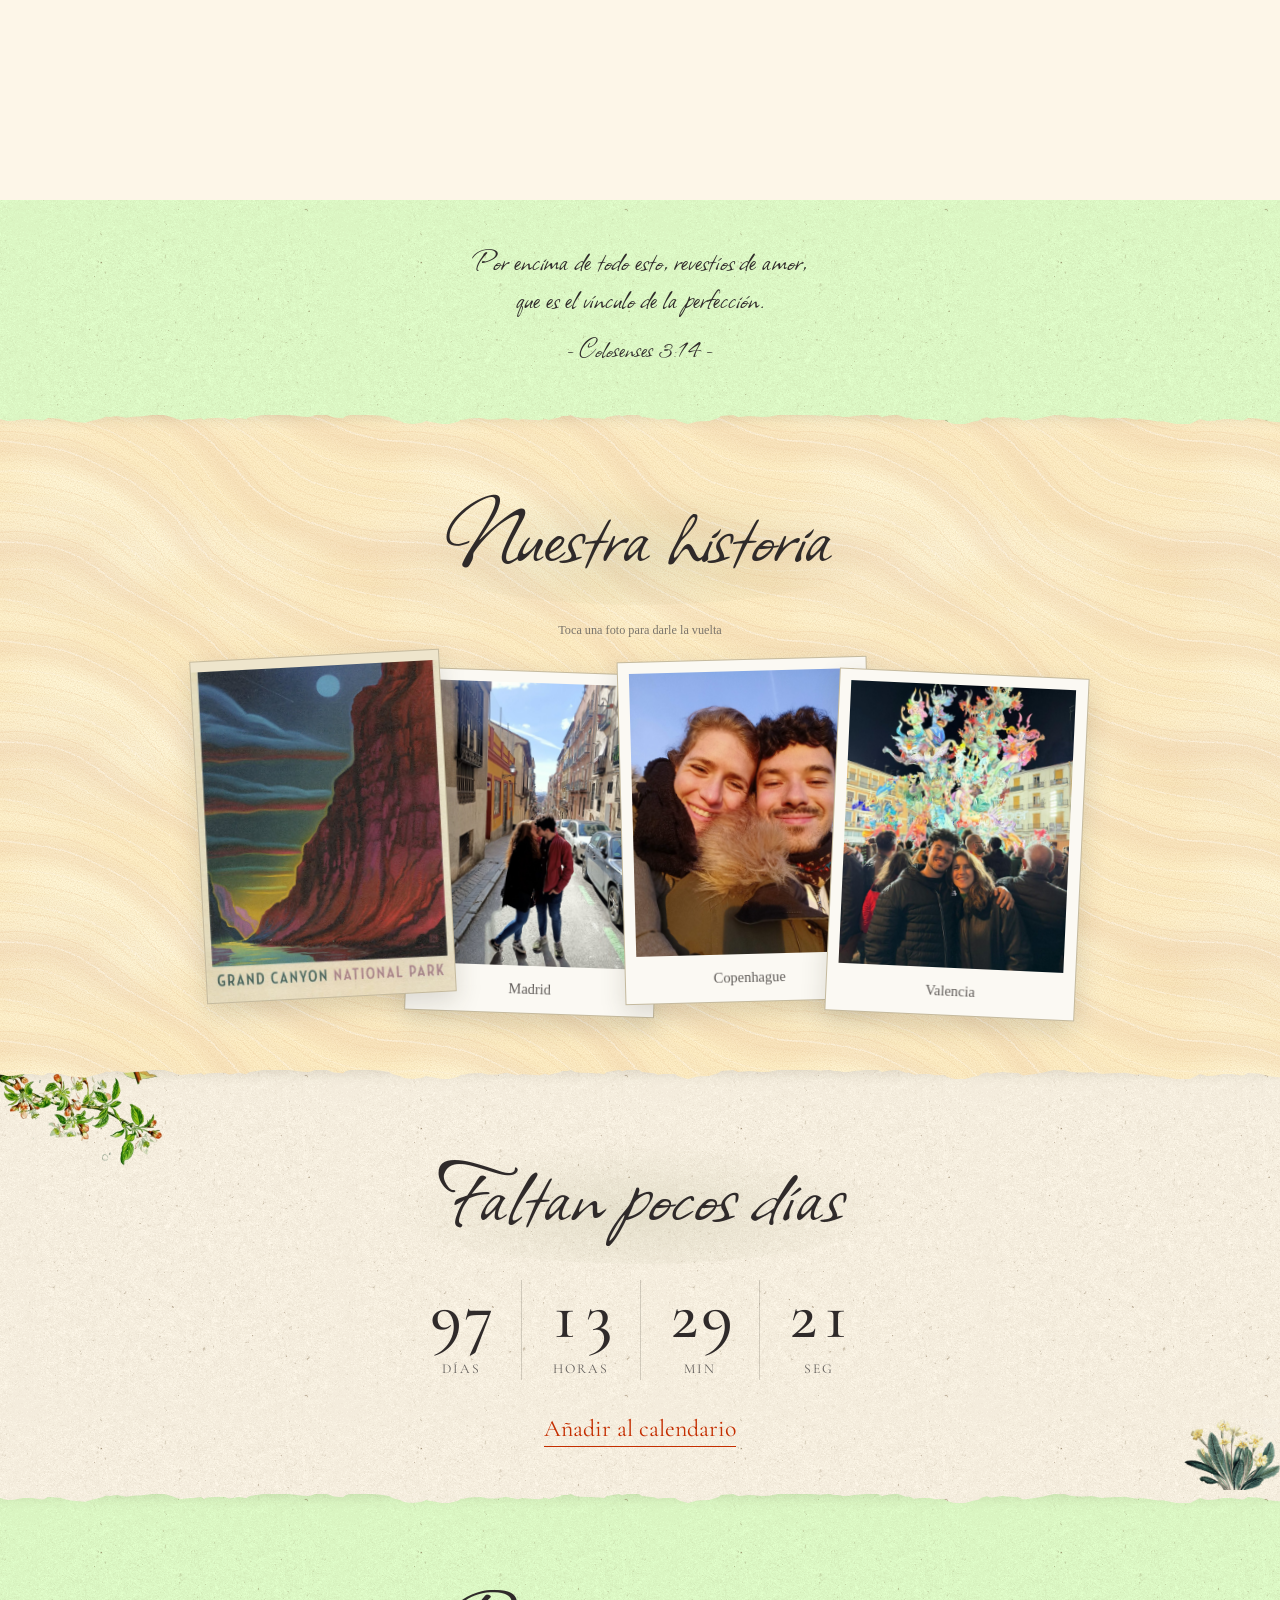
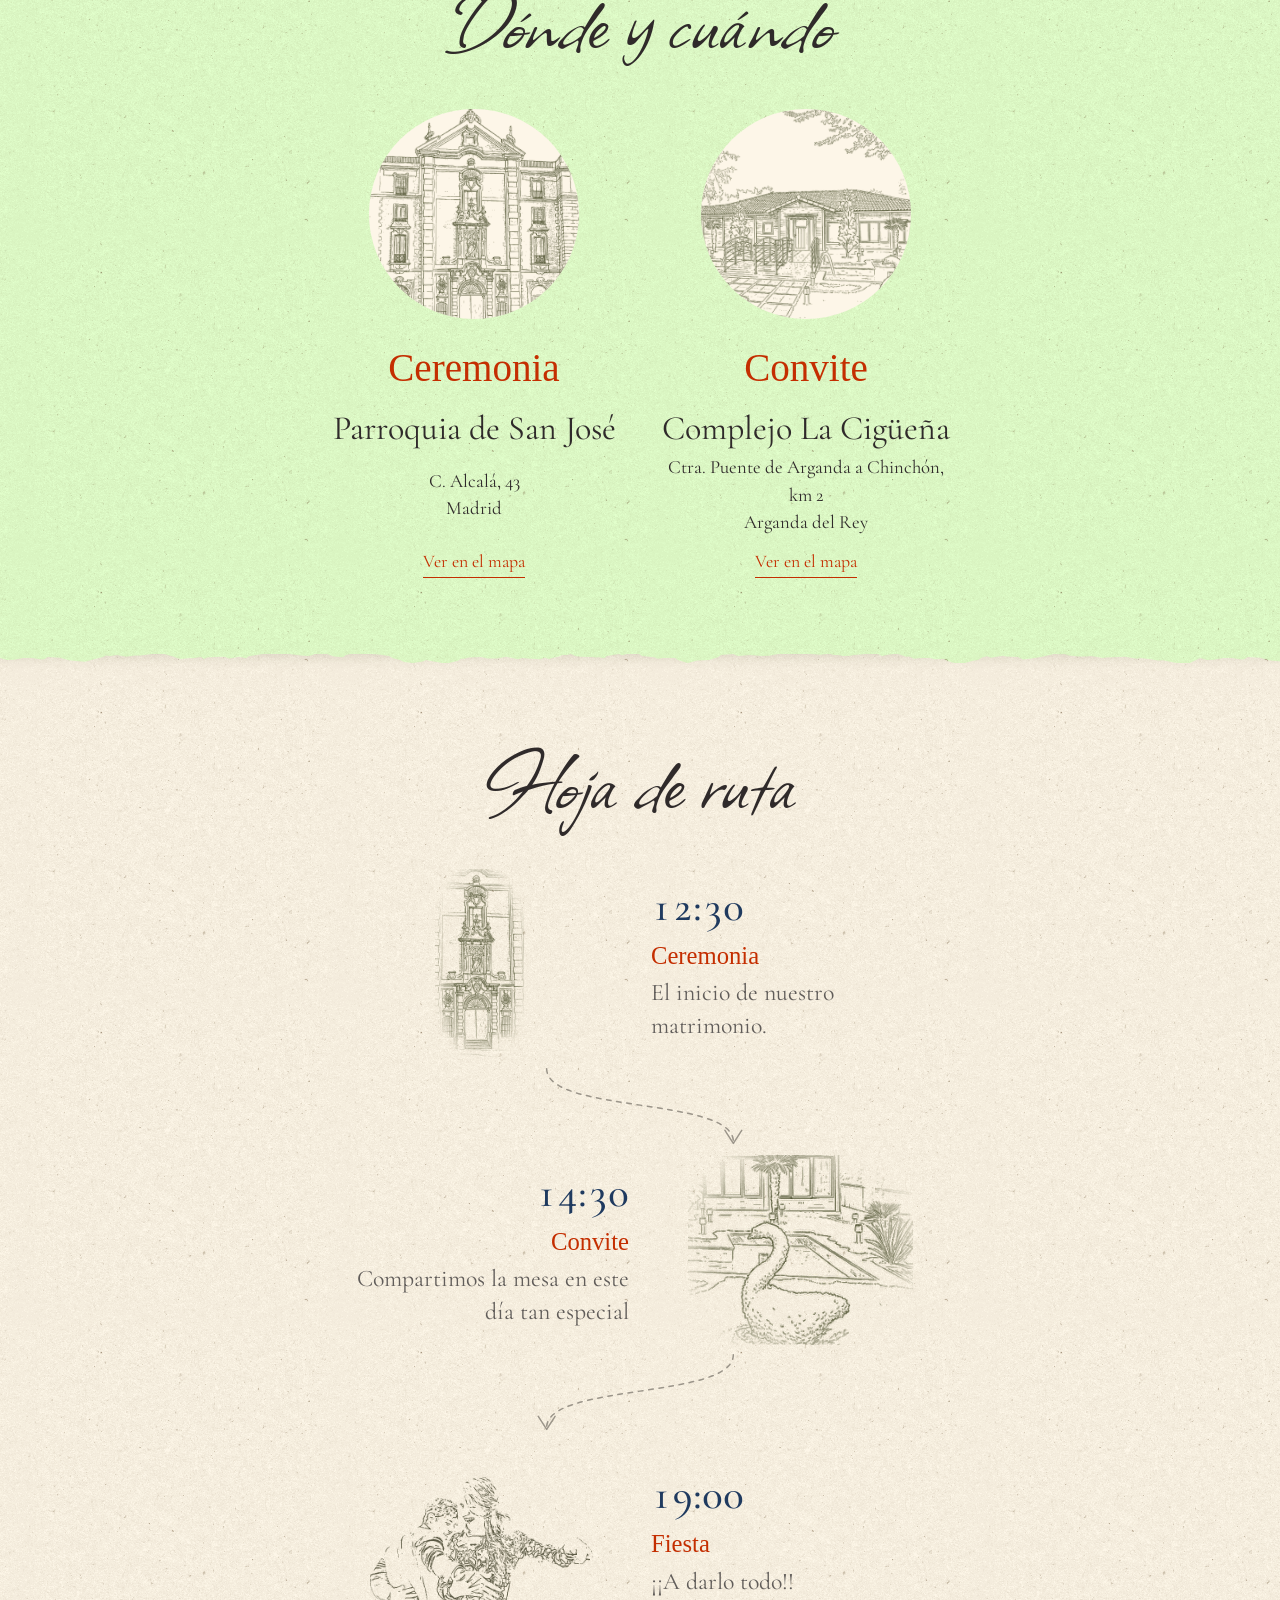
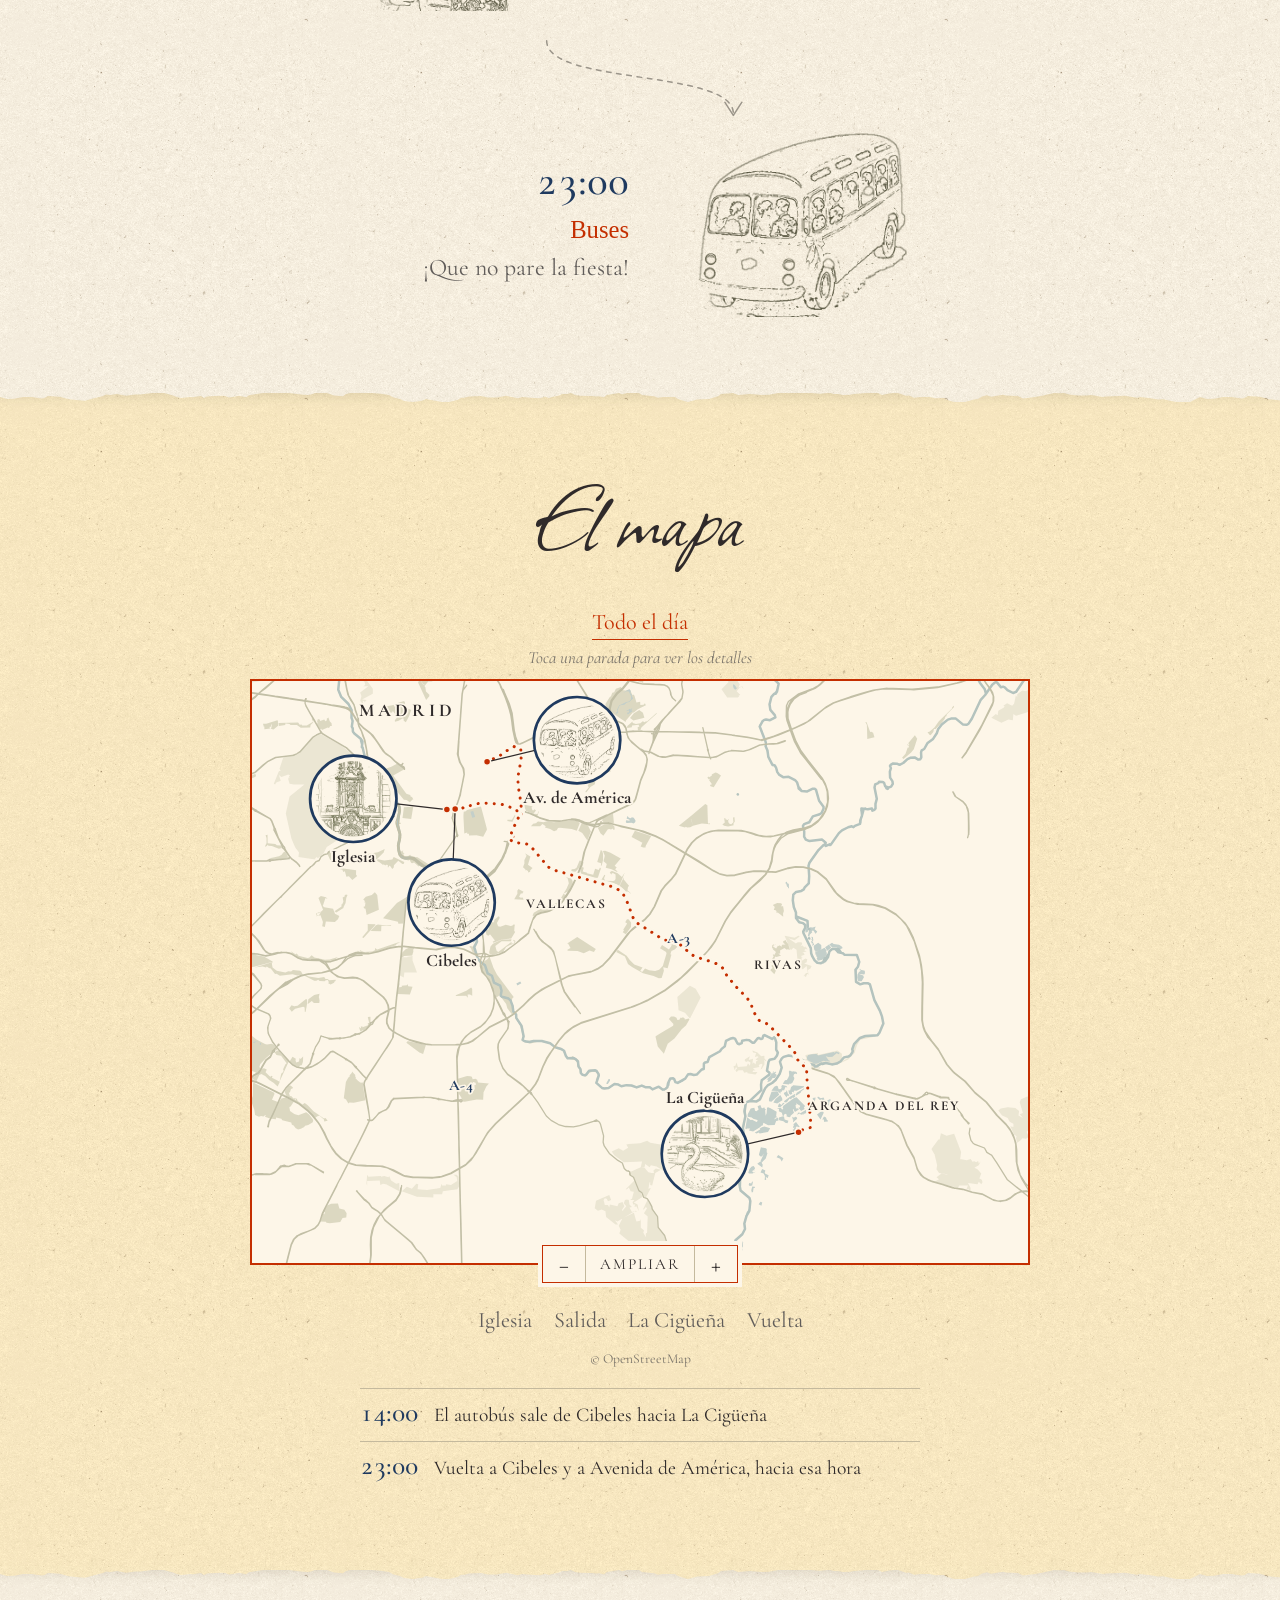
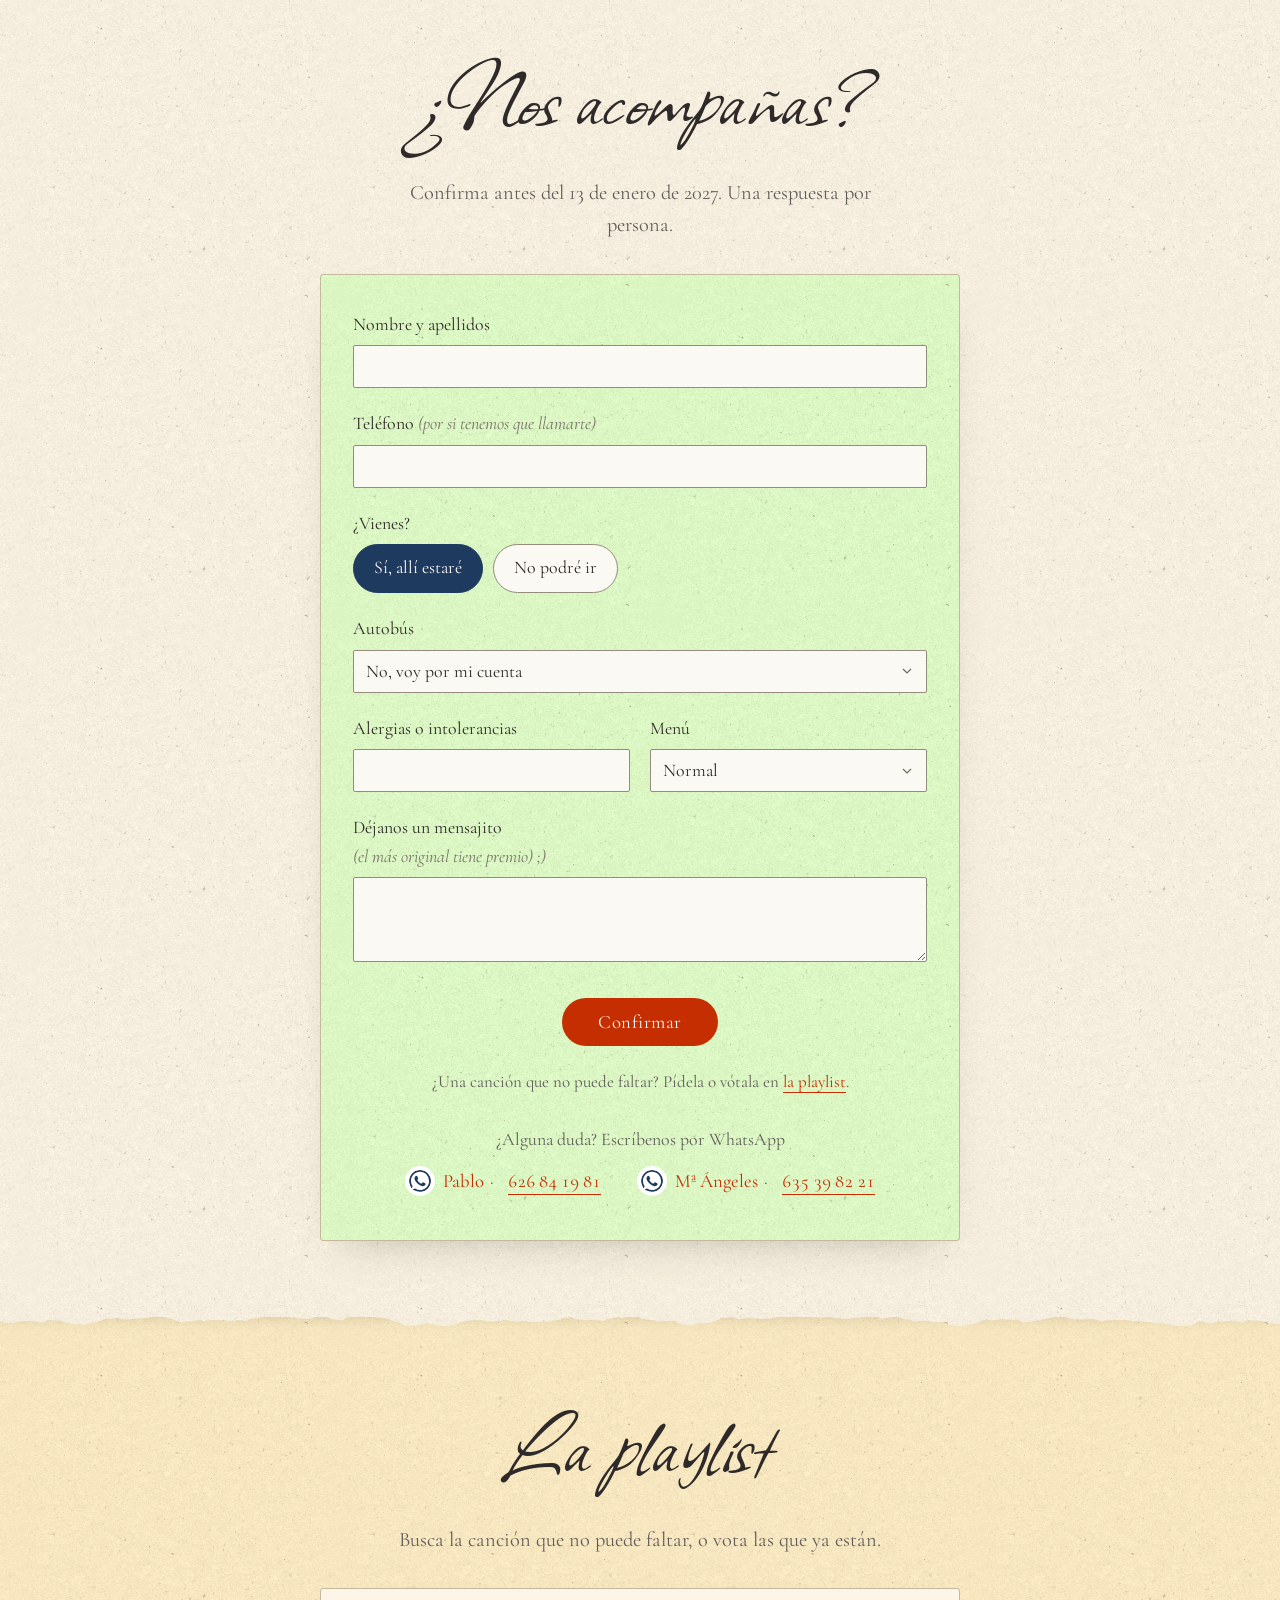
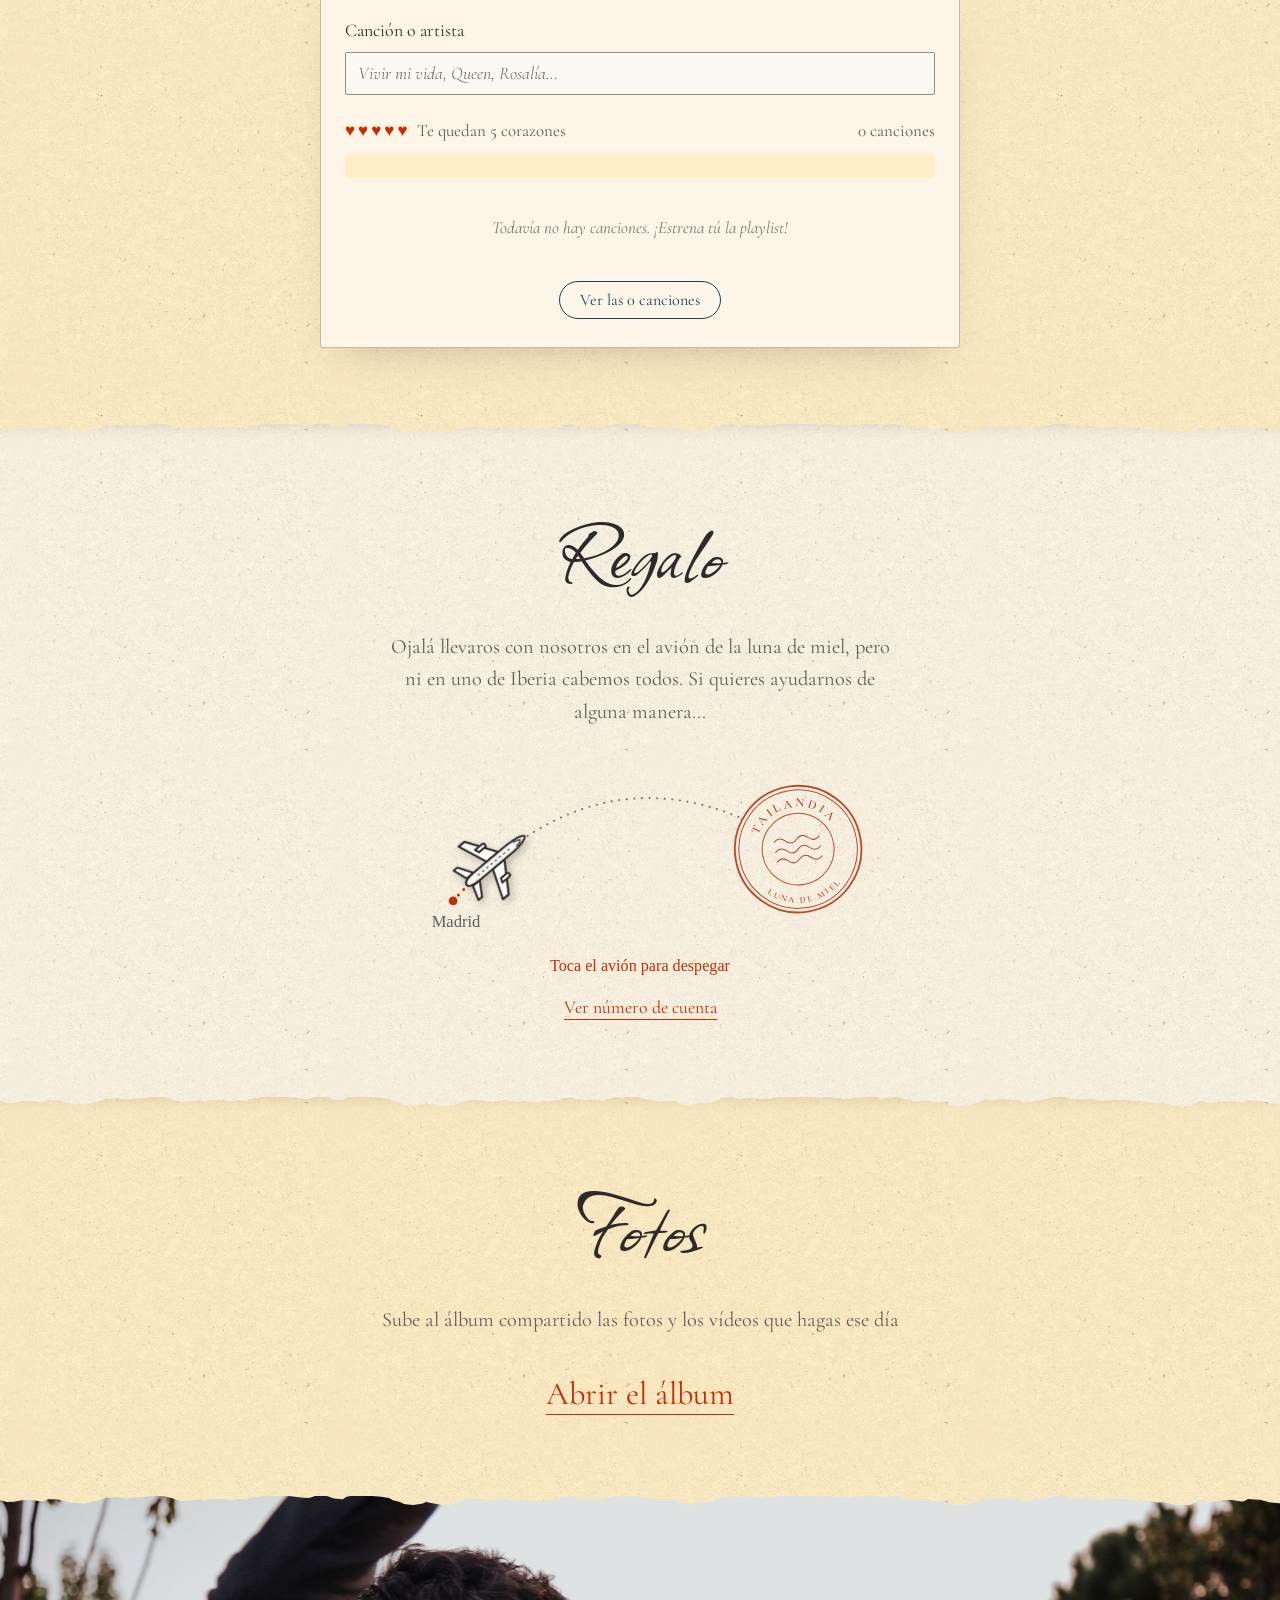
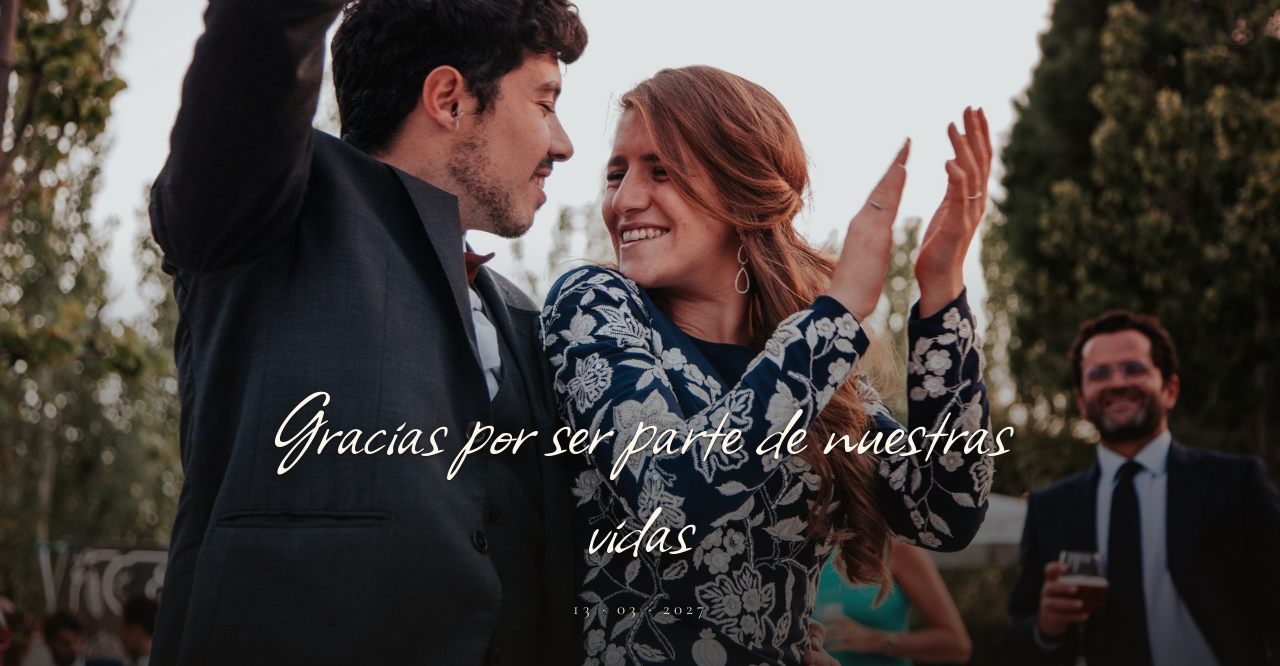
==== commit 1bd1ac0e: "editor (m): colores/encuadre/secciones" ====
--- a/index.html
+++ b/index.html
@@ -28,8 +28,8 @@
   <link rel="apple-touch-icon" sizes="180x180" href="assets/apple-touch-icon.png">
 
   <!-- Main Stylesheet. ?v= busts browser caches after each deploy: bump it whenever css/js change -->
-  <link rel="stylesheet" href="css/styles.css?v=202611252250-fed1780">
-  <link rel="stylesheet" href="css/editor.css?v=202611252250-fed1780">
+  <link rel="stylesheet" href="css/styles.css?v=202611252250-d348d19">
+  <link rel="stylesheet" href="css/editor.css?v=202611252250-d348d19">
 
   <!-- The envelope is the first thing on screen, so fetch its two images early -->
   <link rel="preload" as="image" href="assets/sobre.jpg?v=20261110v">
@@ -647,13 +647,13 @@
 
   </main>
 
-  <script src="js/i18n.js?v=202611252250-fed1780"></script>
-  <script src="js/rsvp-config.js?v=202611252250-fed1780"></script>
-  <script src="js/script.js?v=202611252250-fed1780"></script>
-  <script src="js/playlist-config.js?v=202611252250-fed1780"></script>
-  <script src="js/playlist.js?v=202611252250-fed1780"></script>
-  <script src="js/mapa.js?v=202611252250-fed1780"></script>
-  <script src="js/flores-layout.js?v=202611252250-fed1780"></script>
-  <script src="js/flores.js?v=202611252250-fed1780"></script>
+  <script src="js/i18n.js?v=202611252250-d348d19"></script>
+  <script src="js/rsvp-config.js?v=202611252250-d348d19"></script>
+  <script src="js/script.js?v=202611252250-d348d19"></script>
+  <script src="js/playlist-config.js?v=202611252250-d348d19"></script>
+  <script src="js/playlist.js?v=202611252250-d348d19"></script>
+  <script src="js/mapa.js?v=202611252250-d348d19"></script>
+  <script src="js/flores-layout.js?v=202611252250-d348d19"></script>
+  <script src="js/flores.js?v=202611252250-d348d19"></script>
 </body>
 </html>
--- a/css/editor.css
+++ b/css/editor.css
@@ -1,6 +1,6 @@
 /* Written by the site editor (_dev/flores.html): edit it there, not by hand.
    Loaded after styles.css. Delete this file to go back to styles.css alone. */
-/* editor-state {"tokens": {"paper": "#fdf6e8", "olive": "#e2ffcc", "olive-deep": "#1f3a5f", "terracotta": "#c42e00", "terracotta-deep": "#a72700", "ink": "#2f2a2a", "ink-soft": "#615d5a", "cream-text": "#fcf9f6", "olive-soft": "#a6d68a", "paper-deep": "#ffefc8", "ink-faint": "#7a746a", "paper-line": "#c4b99d"}, "frame": {"hero-mobile": [40.0, 50.0]}, "order": ["extra-1", "intro", "countdown", "locations", "timeline", "mapa", "rsvp", "playlist", "gifts", "social", "footer"], "hidden": [], "text": {"#countdown-clock": {"x": 0, "y": 0, "z": "back"}}, "palettes": [{"name": "Cañón y Fallas", "tokens": {"paper": "#fbf1e4", "paper-deep": "#f3d9be", "paper-line": "#dac4af", "olive": "#2e7d74", "olive-deep": "#1f4f4a", "olive-soft": "#9fbdb2", "terracotta": "#c8502a", "terracotta-deep": "#a04022", "ink": "#1f2a44", "ink-soft": "#6c707c", "ink-faint": "#98979c", "cream-text": "#fcf5ec", "gold": "#a8853f"}}, {"name": "Paleta 2", "tokens": {"paper": "#fff8e7", "paper-deep": "#fce7a8", "paper-line": "#e3d09d", "olive": "#34895a", "olive-deep": "#1e5e3c", "olive-soft": "#a4c6a8", "terracotta": "#f36012", "terracotta-deep": "#c24d0e", "ink": "#2b2a4c", "ink-soft": "#757282", "ink-faint": "#a09ba1", "cream-text": "#fffaee", "gold": "#a8853f"}}, {"name": "Paleta 3", "tokens": {"paper": "#fff7e8", "paper-deep": "#fdf98b", "paper-line": "#dbd6c9", "olive": "#b6d4f2", "olive-deep": "#1e3f73", "olive-soft": "#dee7ed", "terracotta": "#d9621e", "terracotta-deep": "#ae4e18", "ink": "#1f2a44", "ink-soft": "#6d727d", "ink-faint": "#9a9b9e", "cream-text": "#41403e", "gold": "#a8853f"}}, {"name": "Verde claro (ending, antes)", "tokens": {"paper-deep": "#e2ffcc", "olive": "#b2d09b", "paper": "#defac8"}}, {"name": "Meri", "tokens": {"paper": "#fbf7f2", "olive": "#7dc572", "olive-deep": "#476147", "terracotta": "#d13100", "terracotta-deep": "#a72700", "ink": "#2f2a2a", "ink-soft": "#767270", "cream-text": "#fcf9f6", "olive-soft": "#a6d68a", "paper-deep": "#ffe4a8"}}, {"name": "Meri (amarillo original)", "tokens": {"paper": "#fbf7f2", "olive": "#7dc572", "olive-deep": "#476147", "terracotta": "#d13100", "terracotta-deep": "#a72700", "ink": "#2f2a2a", "ink-soft": "#767270", "cream-text": "#fcf9f6", "olive-soft": "#a6d68a", "paper-deep": "#ffe4a8"}}, {"name": "Antes de la revisión de contraste", "tokens": {"paper": "#fdf6e8", "olive": "#e2ffcc", "olive-deep": "#476147", "terracotta": "#d13100", "terracotta-deep": "#a72700", "ink": "#2f2a2a", "ink-soft": "#767270", "cream-text": "#fcf9f6", "olive-soft": "#a6d68a", "paper-deep": "#ffefc8"}}], "fonts": {}, "bg": {"countdown": "paper", "locations": "olive", "timeline": "paper", "mapa": "alt", "rsvp": "paper", "gifts": "paper", "playlist": "alt", "social": "alt", "extra-1": "olive", "footer": "paper"}, "space": {"countdown": [0, -1], "extra-1": [-1, -1]}} */
+/* editor-state {"tokens": {"paper": "#fdf6e8", "olive": "#e2ffcc", "olive-deep": "#1f3a5f", "terracotta": "#c42e00", "terracotta-deep": "#a72700", "ink": "#2f2a2a", "ink-soft": "#615d5a", "cream-text": "#fcf9f6", "olive-soft": "#a6d68a", "paper-deep": "#ffefc8", "ink-faint": "#7a746a", "paper-line": "#c4b99d"}, "frame": {"hero-mobile": [40.0, 50.0]}, "order": ["extra-1", "intro", "countdown", "locations", "timeline", "mapa", "rsvp", "playlist", "gifts", "social", "footer"], "hidden": [], "text": {"extra1.text": {"x": 0, "y": 0, "z": "", "size": 33}}, "palettes": [{"name": "Cañón y Fallas", "tokens": {"paper": "#fbf1e4", "paper-deep": "#f3d9be", "paper-line": "#dac4af", "olive": "#2e7d74", "olive-deep": "#1f4f4a", "olive-soft": "#9fbdb2", "terracotta": "#c8502a", "terracotta-deep": "#a04022", "ink": "#1f2a44", "ink-soft": "#6c707c", "ink-faint": "#98979c", "cream-text": "#fcf5ec", "gold": "#a8853f"}}, {"name": "Paleta 2", "tokens": {"paper": "#fff8e7", "paper-deep": "#fce7a8", "paper-line": "#e3d09d", "olive": "#34895a", "olive-deep": "#1e5e3c", "olive-soft": "#a4c6a8", "terracotta": "#f36012", "terracotta-deep": "#c24d0e", "ink": "#2b2a4c", "ink-soft": "#757282", "ink-faint": "#a09ba1", "cream-text": "#fffaee", "gold": "#a8853f"}}, {"name": "Paleta 3", "tokens": {"paper": "#fff7e8", "paper-deep": "#fdf98b", "paper-line": "#dbd6c9", "olive": "#b6d4f2", "olive-deep": "#1e3f73", "olive-soft": "#dee7ed", "terracotta": "#d9621e", "terracotta-deep": "#ae4e18", "ink": "#1f2a44", "ink-soft": "#6d727d", "ink-faint": "#9a9b9e", "cream-text": "#41403e", "gold": "#a8853f"}}, {"name": "Verde claro (ending, antes)", "tokens": {"paper-deep": "#e2ffcc", "olive": "#b2d09b", "paper": "#defac8"}}, {"name": "Meri", "tokens": {"paper": "#fbf7f2", "olive": "#7dc572", "olive-deep": "#476147", "terracotta": "#d13100", "terracotta-deep": "#a72700", "ink": "#2f2a2a", "ink-soft": "#767270", "cream-text": "#fcf9f6", "olive-soft": "#a6d68a", "paper-deep": "#ffe4a8"}}, {"name": "Meri (amarillo original)", "tokens": {"paper": "#fbf7f2", "olive": "#7dc572", "olive-deep": "#476147", "terracotta": "#d13100", "terracotta-deep": "#a72700", "ink": "#2f2a2a", "ink-soft": "#767270", "cream-text": "#fcf9f6", "olive-soft": "#a6d68a", "paper-deep": "#ffe4a8"}}, {"name": "Antes de la revisión de contraste", "tokens": {"paper": "#fdf6e8", "olive": "#e2ffcc", "olive-deep": "#476147", "terracotta": "#d13100", "terracotta-deep": "#a72700", "ink": "#2f2a2a", "ink-soft": "#767270", "cream-text": "#fcf9f6", "olive-soft": "#a6d68a", "paper-deep": "#ffefc8"}}], "fonts": {}, "bg": {"countdown": "paper", "locations": "olive", "timeline": "paper", "mapa": "alt", "rsvp": "paper", "gifts": "paper", "playlist": "alt", "social": "alt", "extra-1": "olive", "footer": "paper"}, "space": {"countdown": [0, -1], "extra-1": [-1, -1]}} */
 :root {
   --paper: #fdf6e8;
   --olive: #e2ffcc;
@@ -86,4 +86,4 @@
 .footer-section :where(.h-script.light) { color: var(--ink); }
 .footer-section .h-script.light::before { background: radial-gradient(ellipse at 50% 60%, var(--olive-wash) 0%, rgba(142, 145, 102, 0) 68%); }
 .footer-section:where(.band-olive) :where(.link-button):not(.paper-panel *) { color: var(--terracotta); }
-main #countdown-clock { position: relative; z-index: -2; }
+#main-content [data-i18n="extra1.text"] { font-size: 33px; }
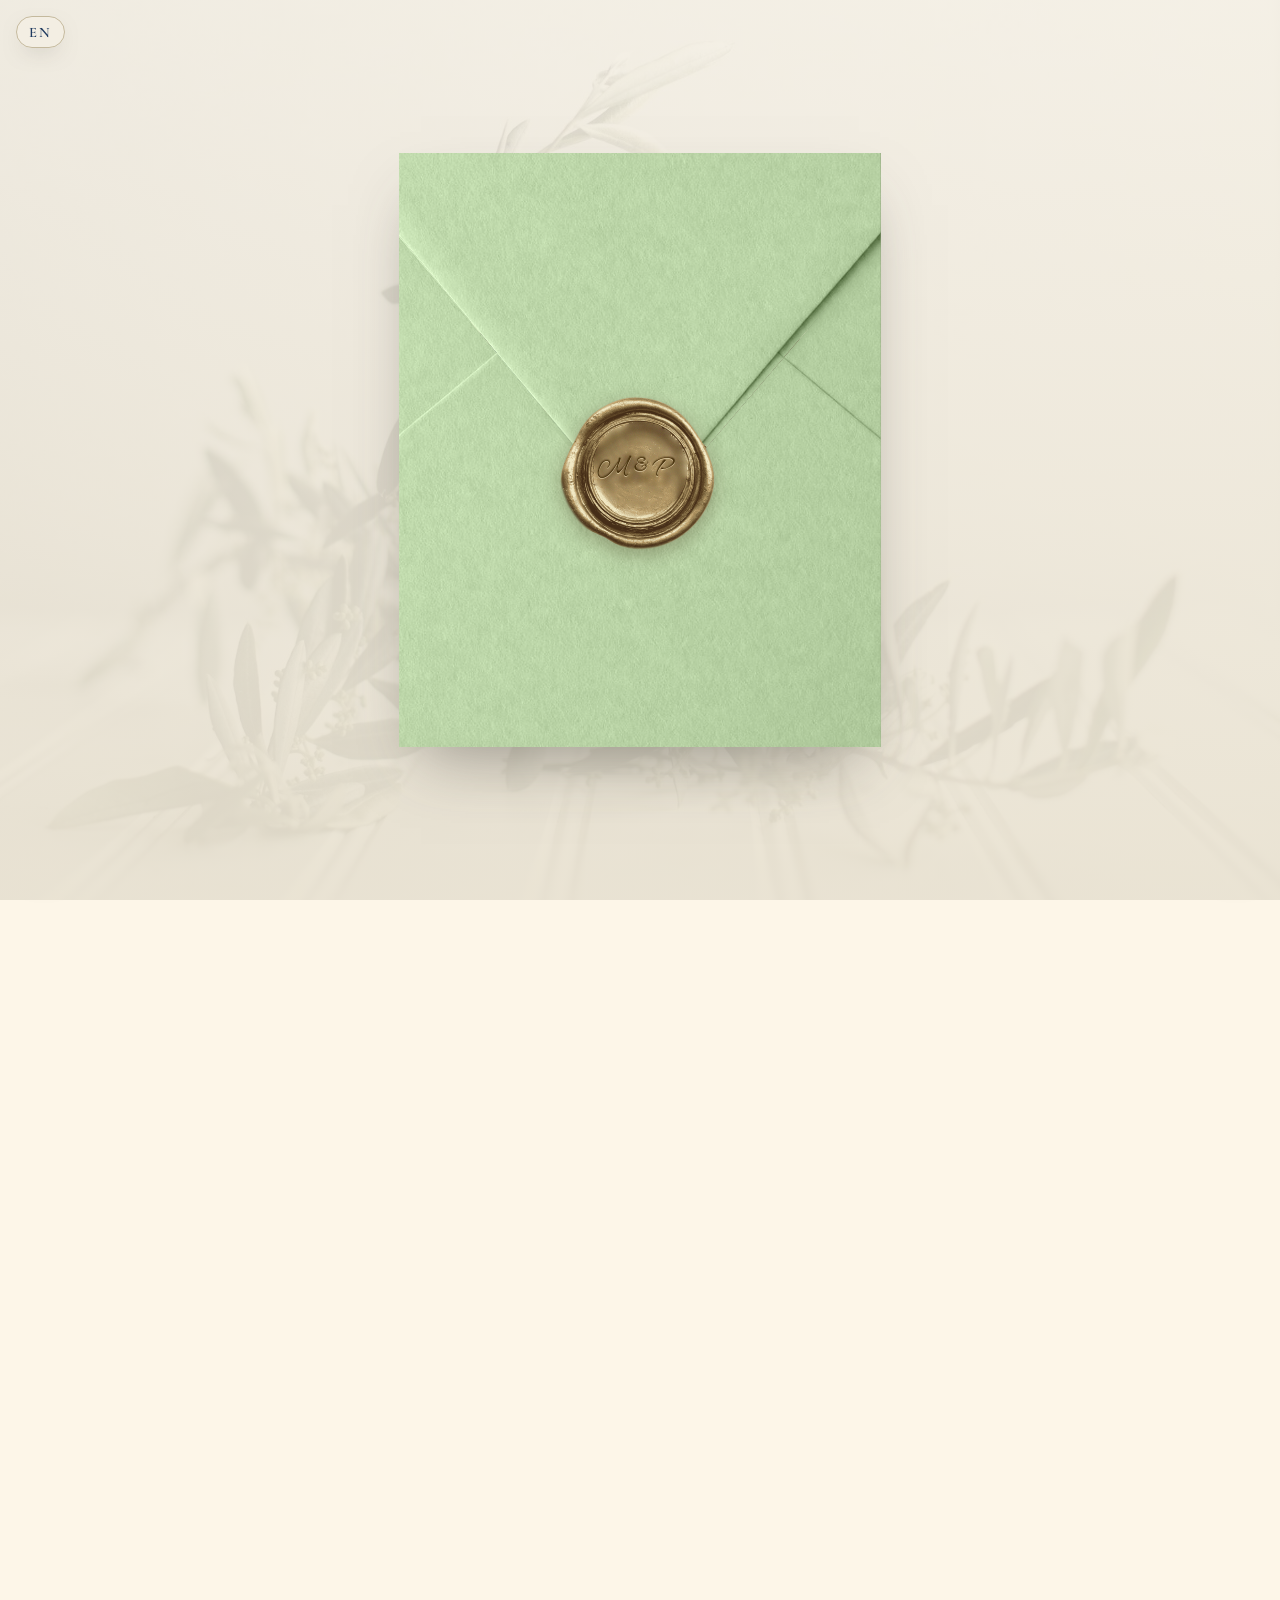
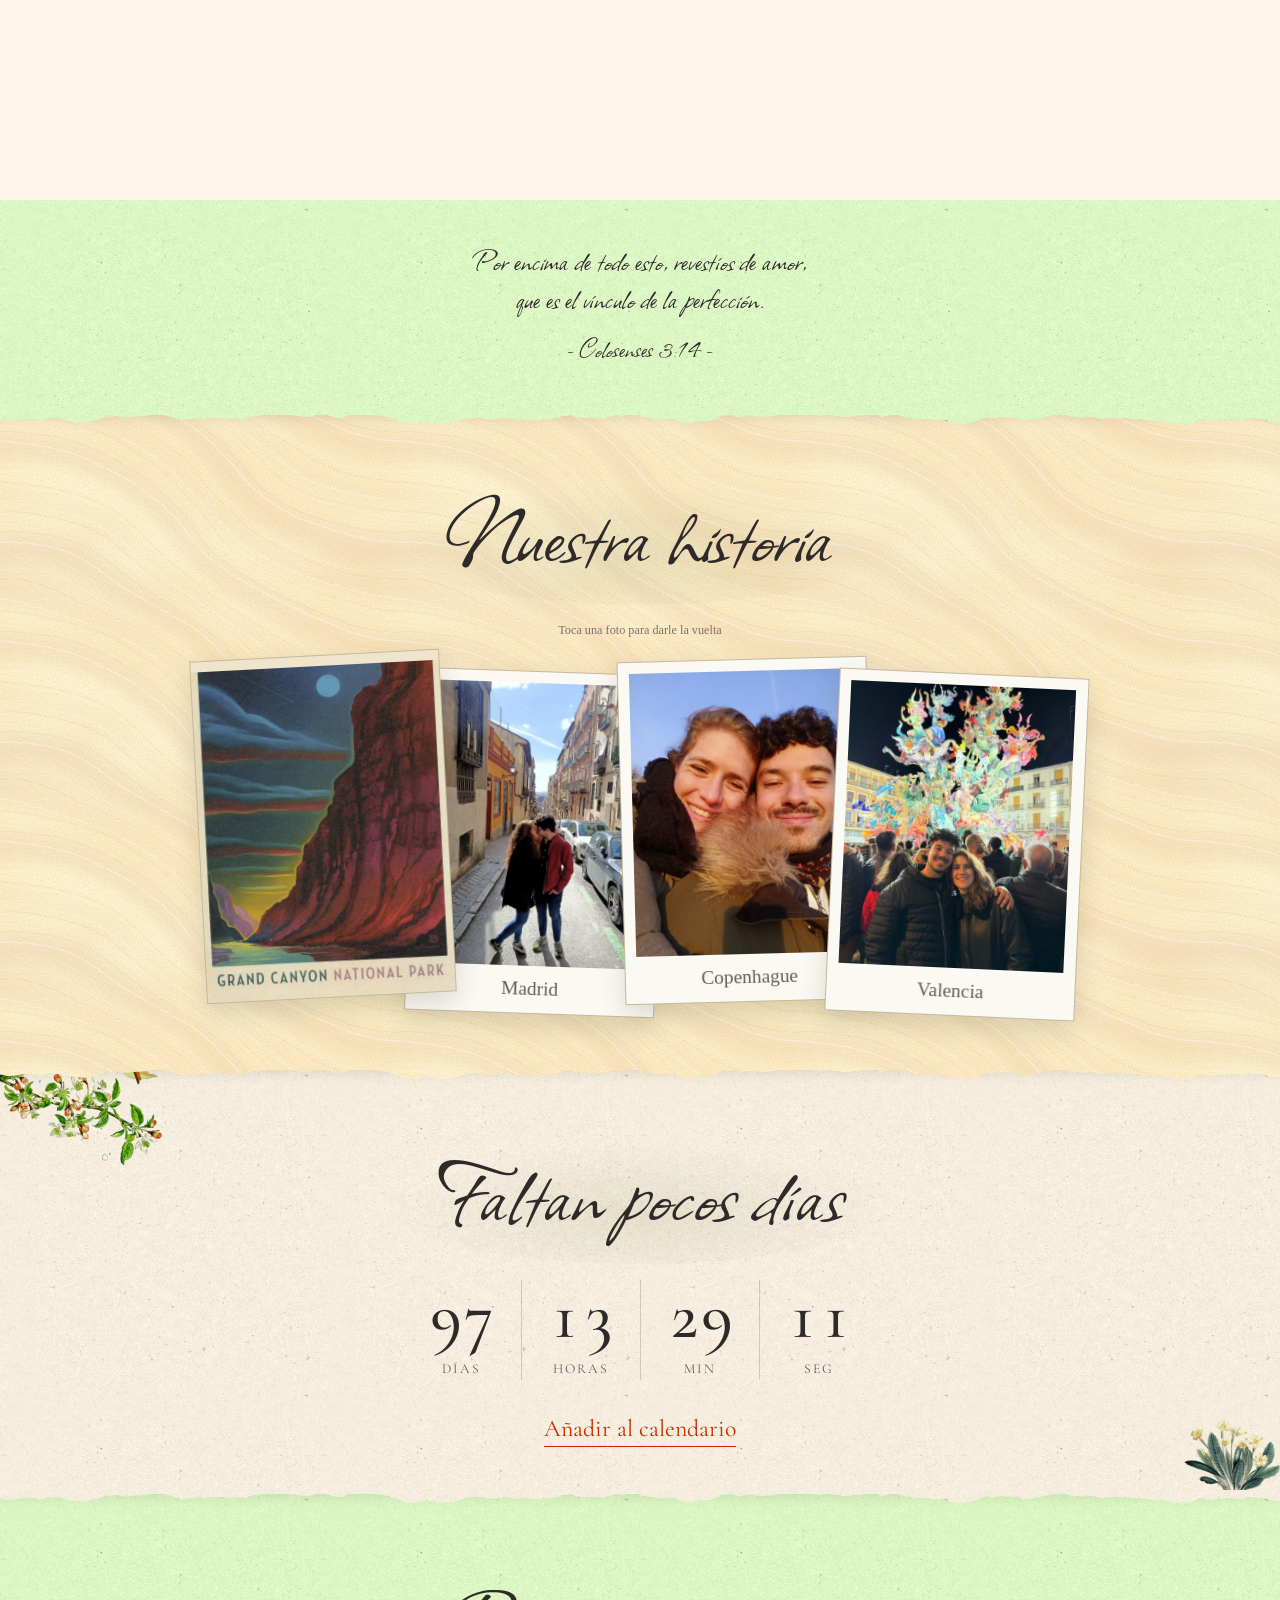
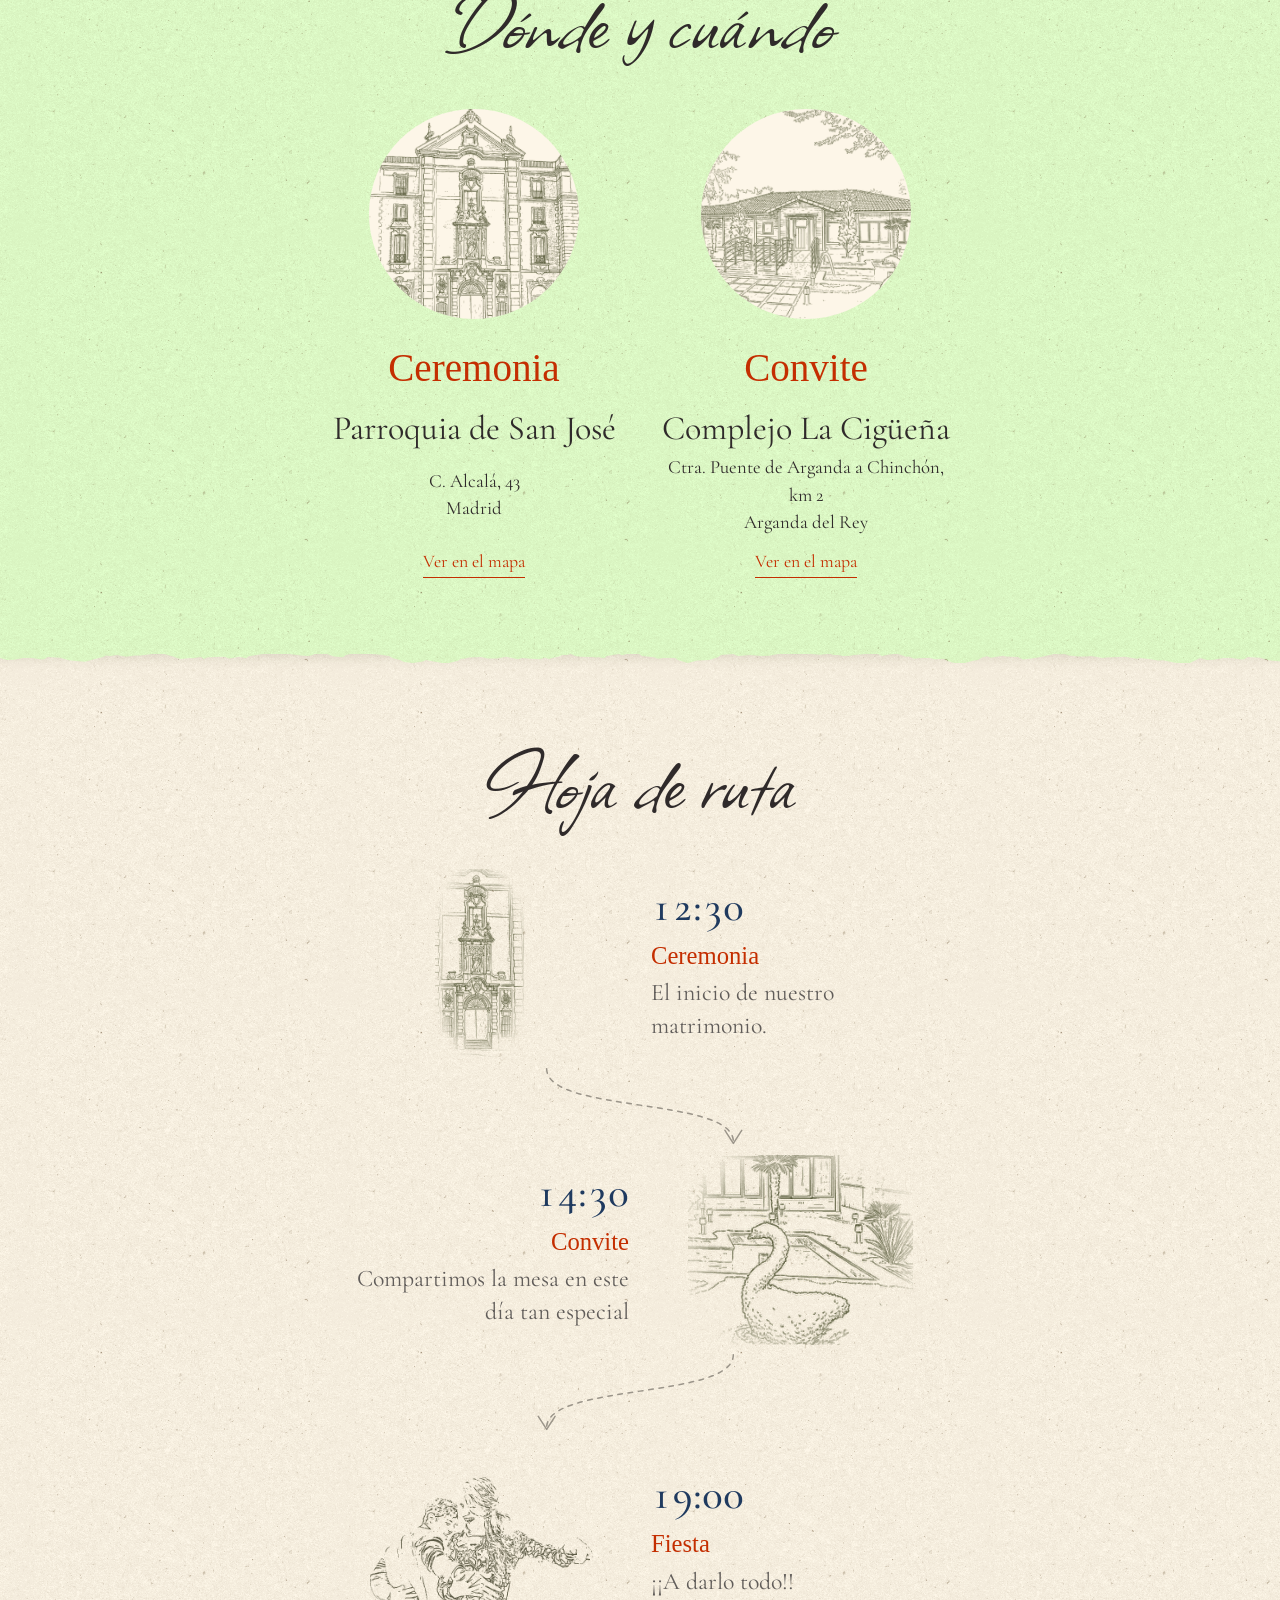
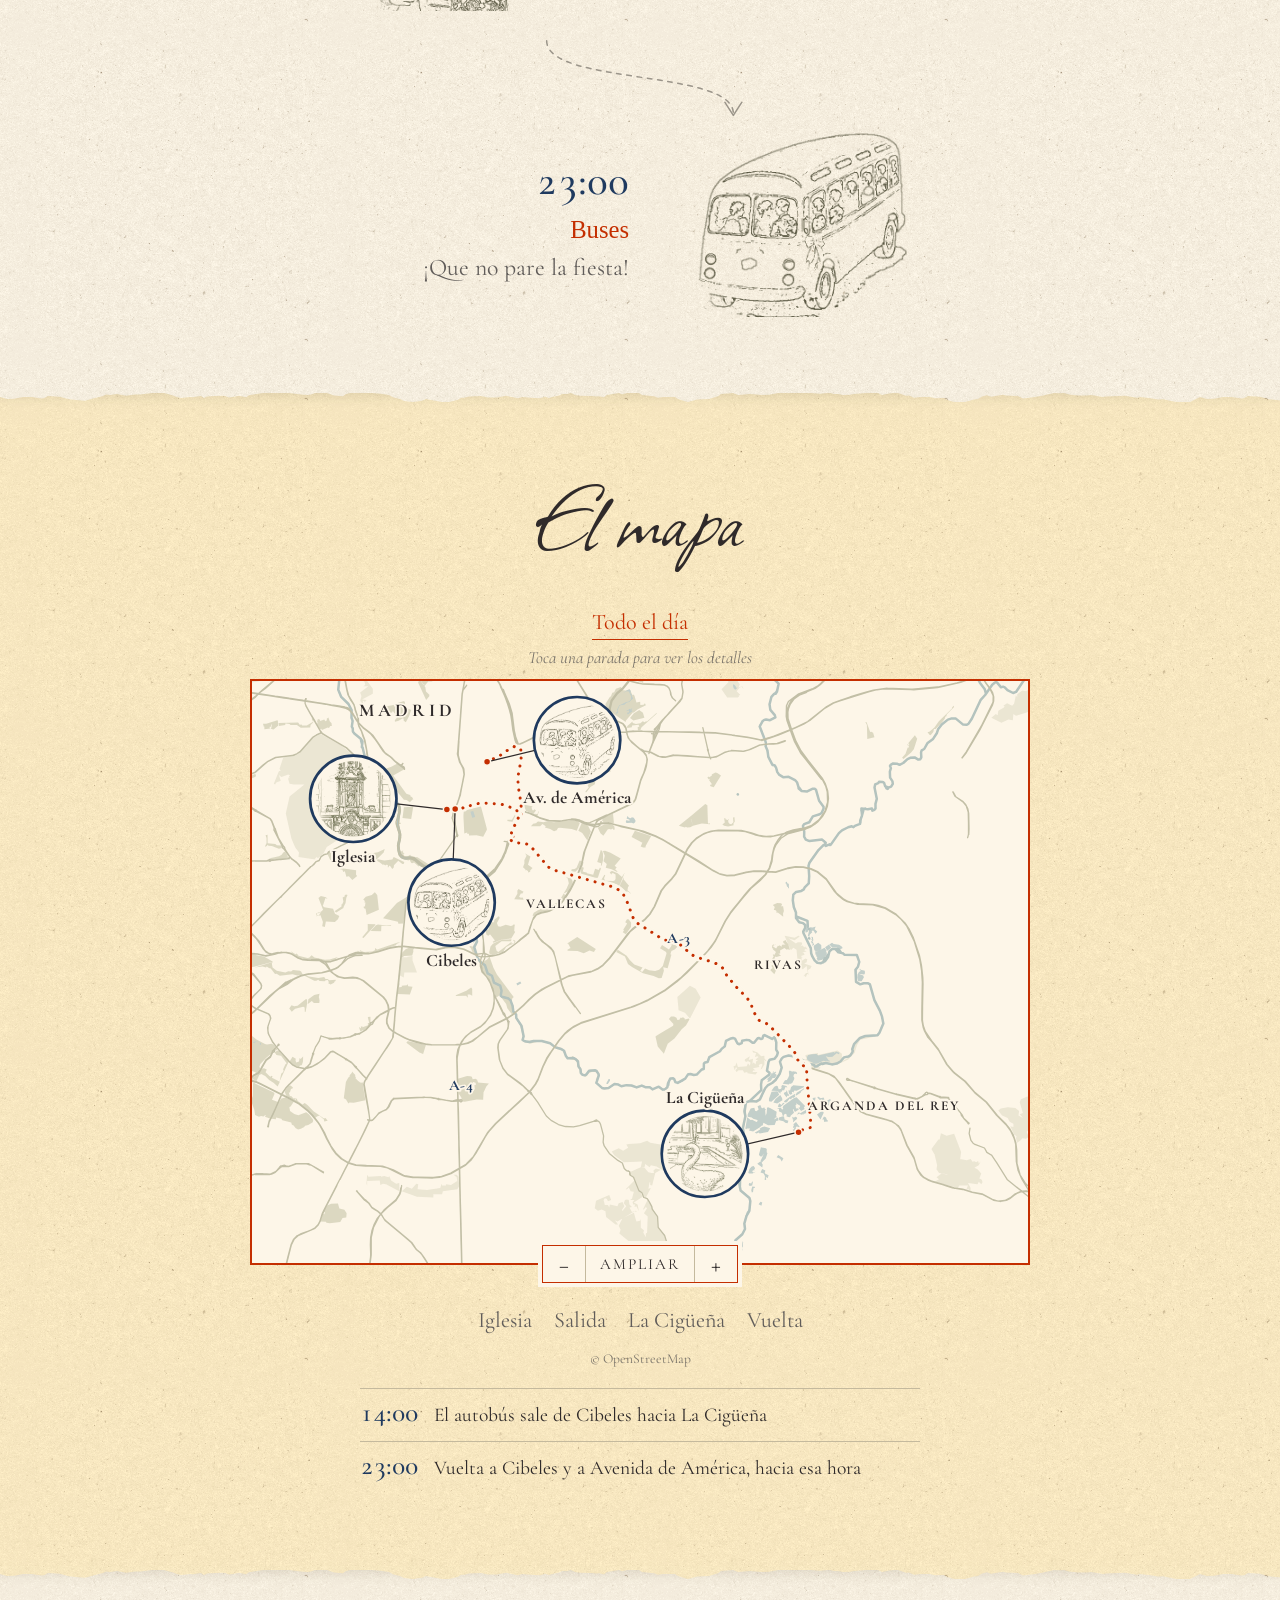
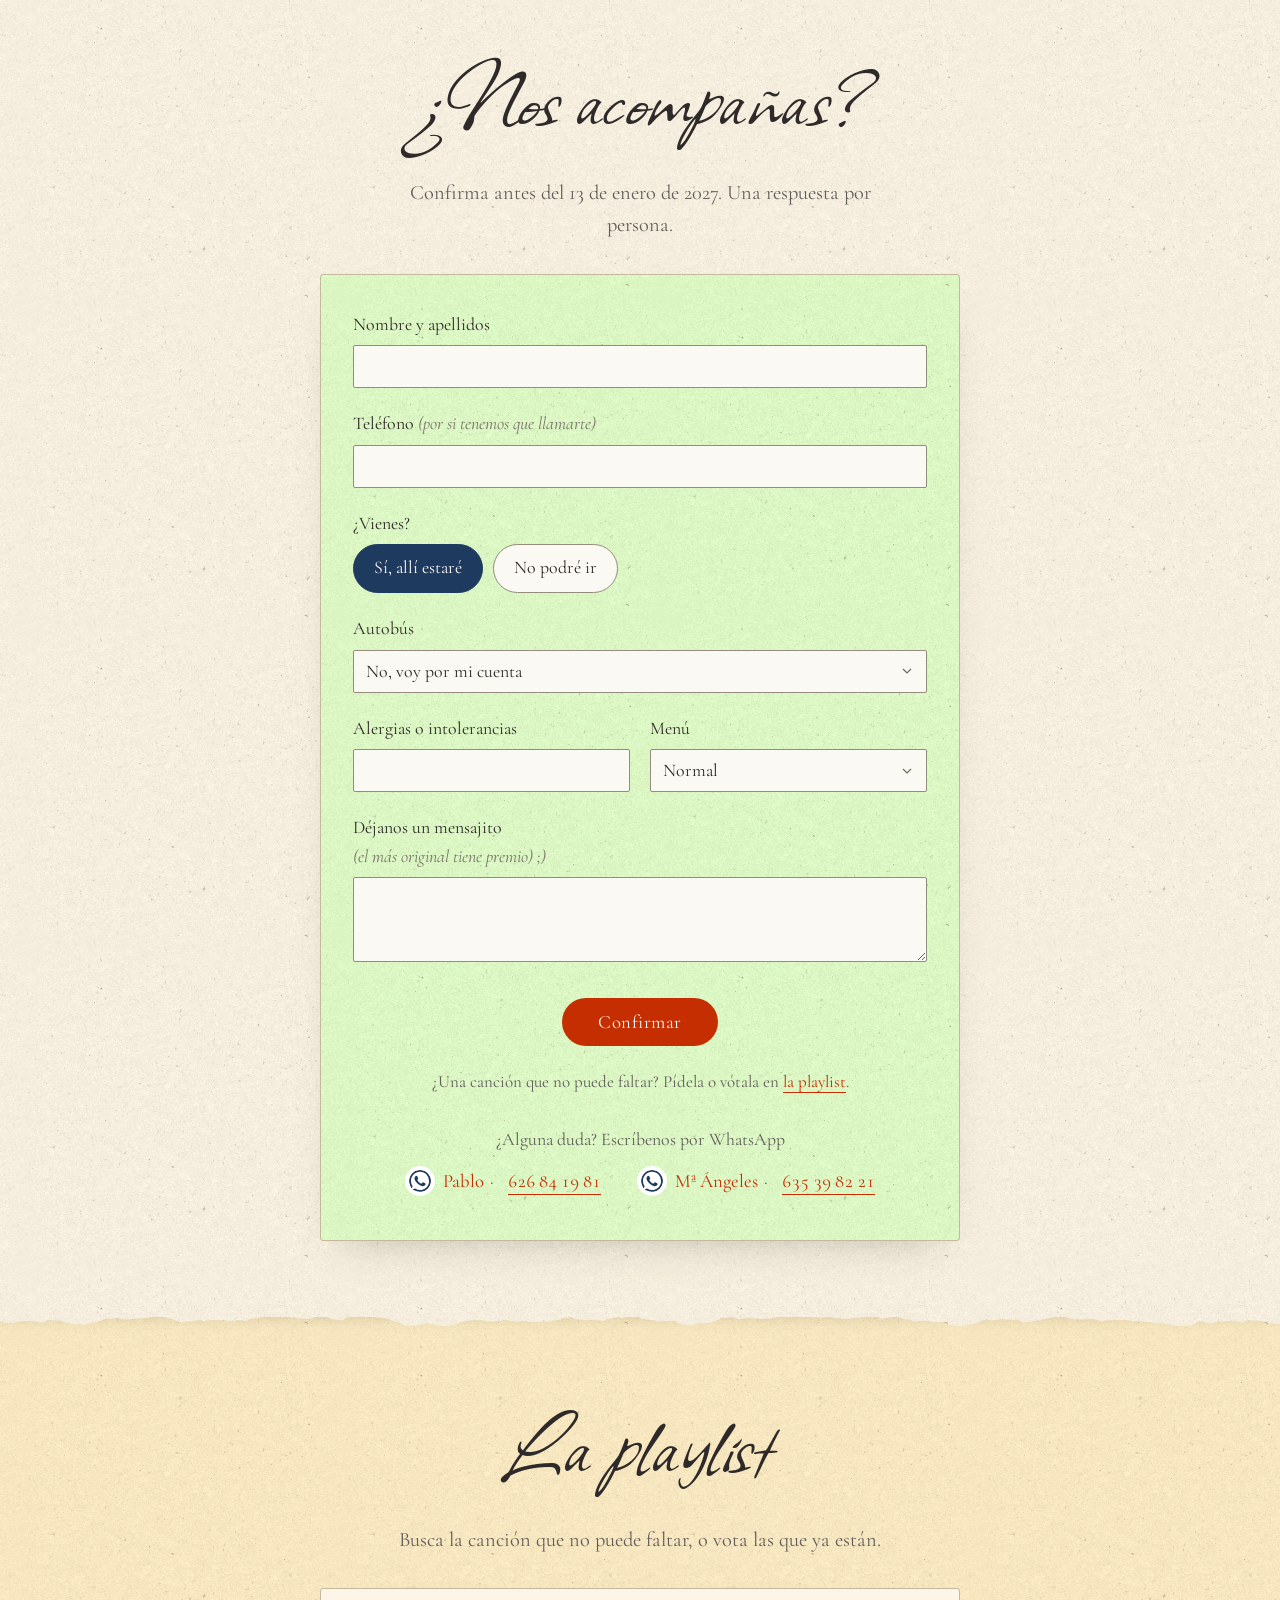
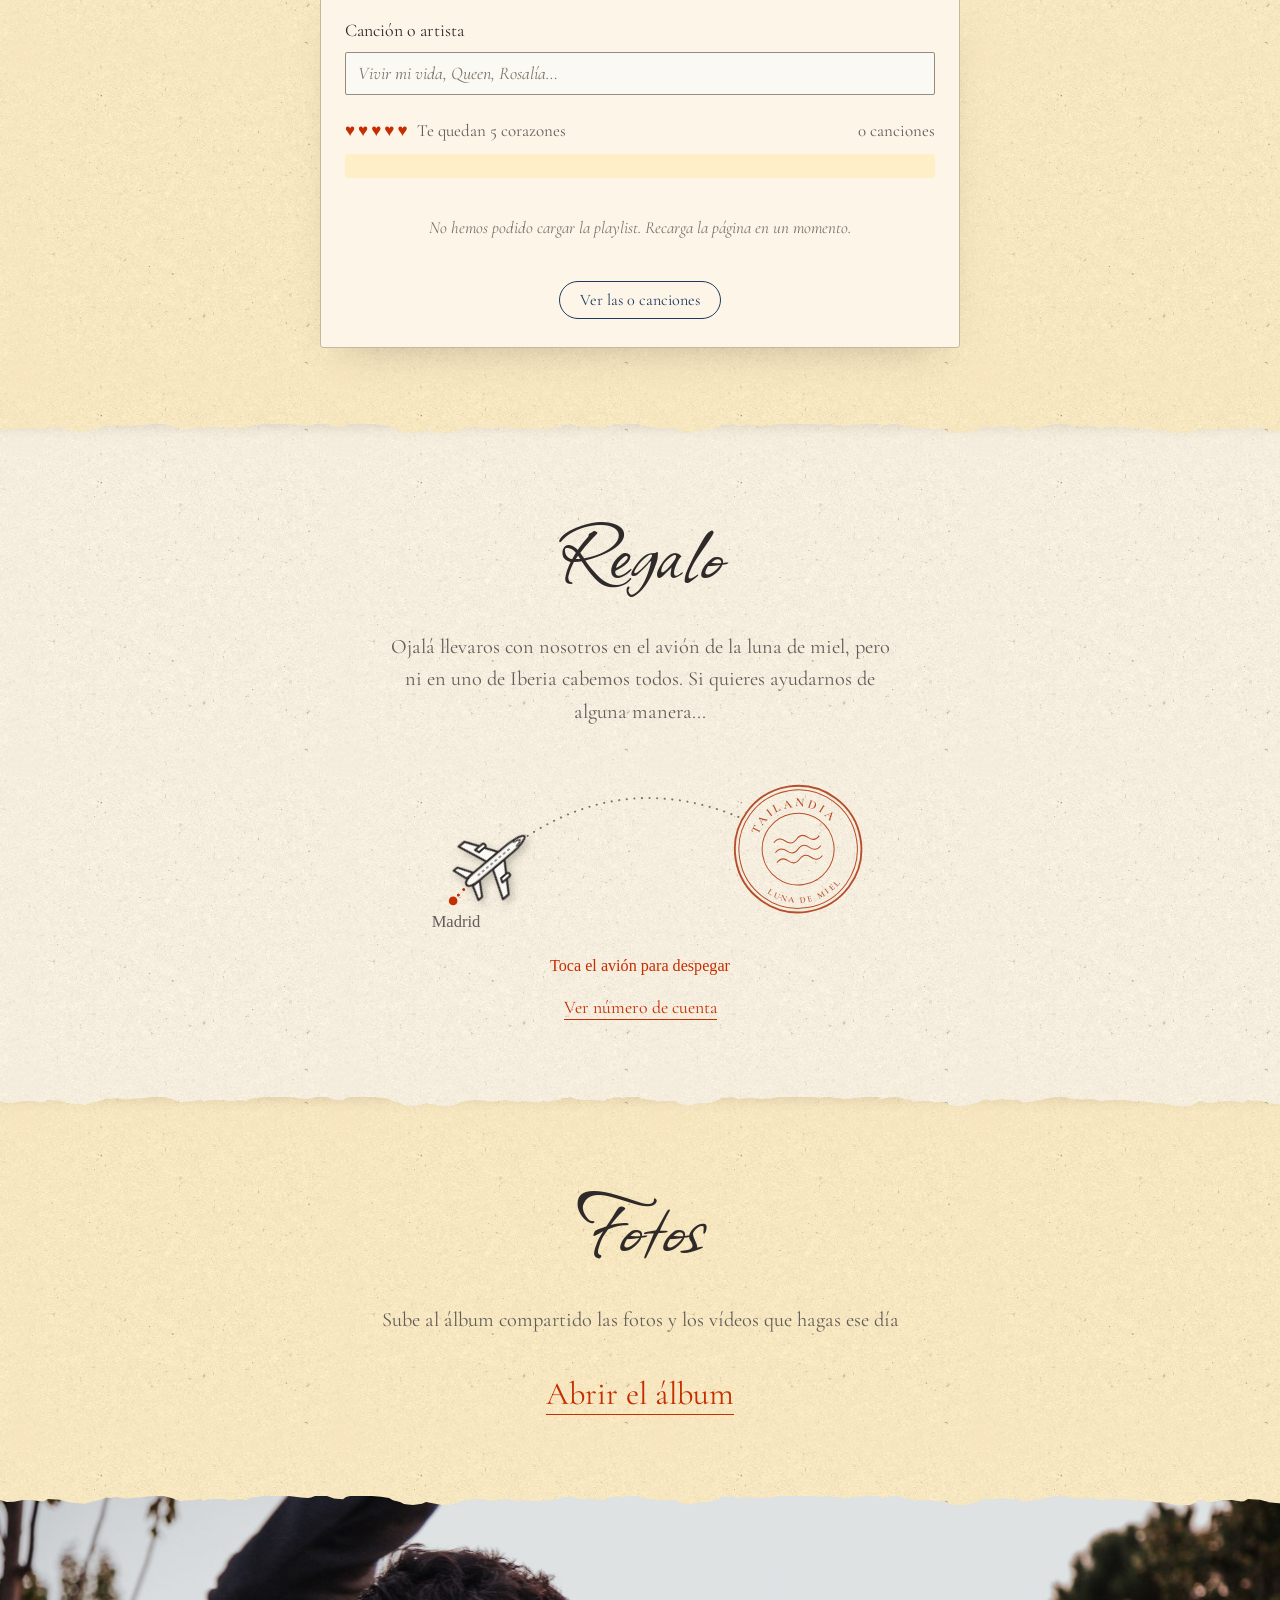
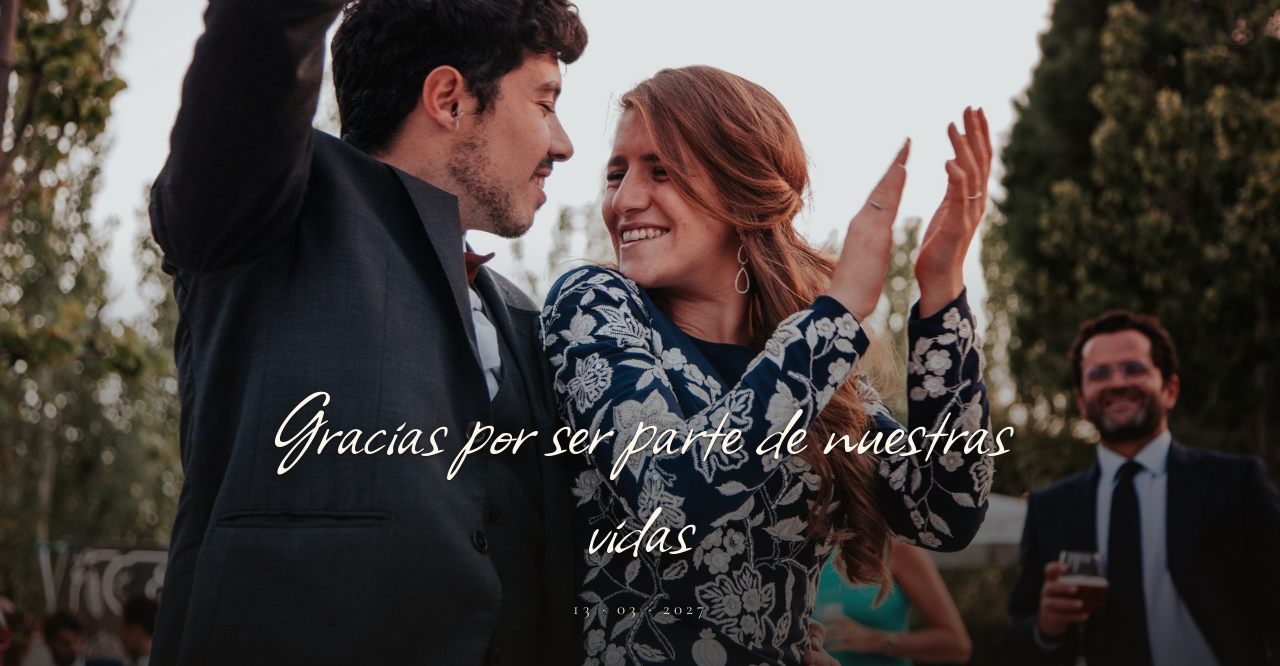
==== commit 3d60396c: "merge: last_pablo into ending (envelope colour, title behind the card, flowers)" ====
--- a/index.html
+++ b/index.html
@@ -28,8 +28,8 @@
   <link rel="apple-touch-icon" sizes="180x180" href="assets/apple-touch-icon.png">
 
   <!-- Main Stylesheet. ?v= busts browser caches after each deploy: bump it whenever css/js change -->
-  <link rel="stylesheet" href="css/styles.css?v=202611252250-d348d19">
-  <link rel="stylesheet" href="css/editor.css?v=202611252250-d348d19">
+  <link rel="stylesheet" href="css/styles.css?v=202611270900-merge">
+  <link rel="stylesheet" href="css/editor.css?v=202611270900-merge">
 
   <!-- The envelope is the first thing on screen, so fetch its two images early -->
   <link rel="preload" as="image" href="assets/sobre.jpg?v=20261110v">
@@ -647,13 +647,13 @@
 
   </main>
 
-  <script src="js/i18n.js?v=202611252250-d348d19"></script>
-  <script src="js/rsvp-config.js?v=202611252250-d348d19"></script>
-  <script src="js/script.js?v=202611252250-d348d19"></script>
-  <script src="js/playlist-config.js?v=202611252250-d348d19"></script>
-  <script src="js/playlist.js?v=202611252250-d348d19"></script>
-  <script src="js/mapa.js?v=202611252250-d348d19"></script>
-  <script src="js/flores-layout.js?v=202611252250-d348d19"></script>
-  <script src="js/flores.js?v=202611252250-d348d19"></script>
+  <script src="js/i18n.js?v=202611270900-merge"></script>
+  <script src="js/rsvp-config.js?v=202611270900-merge"></script>
+  <script src="js/script.js?v=202611270900-merge"></script>
+  <script src="js/playlist-config.js?v=202611270900-merge"></script>
+  <script src="js/playlist.js?v=202611270900-merge"></script>
+  <script src="js/mapa.js?v=202611270900-merge"></script>
+  <script src="js/flores-layout.js?v=202611270900-merge"></script>
+  <script src="js/flores.js?v=202611270900-merge"></script>
 </body>
 </html>
--- a/css/styles.css
+++ b/css/styles.css
@@ -535,6 +535,18 @@
   background: url('../assets/sobre.jpg?v=20261103') 0 0 / 100% 100% no-repeat;
 }
 
+/* The envelope in the green of the sections (--olive): the photo keeps its light and
+   texture (luminosity), the colour comes from the token, and the brightness lifts the
+   sage photo up to the token's lightness. */
+.envelope-front,
+.envelope-flap-top,
+.envelope-side,
+.envelope-back {
+  background-color: var(--olive);
+  background-blend-mode: luminosity;
+  filter: brightness(1.19) saturate(0.75);   /* halfway between the sage photo and the token's light green */
+}
+
 /* z1 — pocket interior, visible once the flap is up: plain paper shifted up and darkened */
 .envelope-back {
   position: absolute;
@@ -542,7 +554,8 @@
   z-index: 1;
   background:
     linear-gradient(180deg, rgba(55, 58, 38, 0.4) 0%, rgba(55, 58, 38, 0.24) 60%),
-    url('../assets/sobre-papel.jpg') center / cover no-repeat;
+    url('../assets/sobre-papel.jpg') center / cover no-repeat var(--olive);
+  background-blend-mode: normal, luminosity;   /* the shade on top as is, the paper tinted (see above) */
   box-shadow: 0 30px 60px -22px rgba(59, 56, 47, 0.5);
 }
 
@@ -676,7 +689,7 @@
 .envelope-side {
   z-index: 3;
   background-position: 0 -40.7cqw;
-  filter: brightness(1.012);   /* that paper is ~1% darker than the paper beside it */
+  filter: brightness(1.202) saturate(0.75);   /* the green tint above, plus 1%: that paper is ~1% darker than the paper beside it */
 }
 
 .envelope-side-left {
@@ -1186,8 +1199,9 @@
   height: 21cqw;
   margin: 0;
   font-family: var(--font-hand);
-  font-size: 0.72rem;
-  font-size: 6.4cqw;
+  font-size: 0.9rem;
+  font-size: 8.6cqw;
+  white-space: nowrap;   /* "Copenhague" stays on one line */
   color: var(--ink-soft);
 }
 
@@ -1218,9 +1232,10 @@
 .hfoto-city {
   margin: 0 0 4cqw;
   font-family: var(--font-script);
-  font-size: 2rem;
-  font-size: 15cqw;
+  font-size: 2.6rem;
+  font-size: 19cqw;
   line-height: 1;
+  white-space: nowrap;   /* "Copenhague" stays on one line */
   color: var(--olive-deep);
 }
 
--- a/css/editor.css
+++ b/css/editor.css
@@ -1,6 +1,6 @@
 /* Written by the site editor (_dev/flores.html): edit it there, not by hand.
    Loaded after styles.css. Delete this file to go back to styles.css alone. */
-/* editor-state {"tokens": {"paper": "#fdf6e8", "olive": "#e2ffcc", "olive-deep": "#1f3a5f", "terracotta": "#c42e00", "terracotta-deep": "#a72700", "ink": "#2f2a2a", "ink-soft": "#615d5a", "cream-text": "#fcf9f6", "olive-soft": "#a6d68a", "paper-deep": "#ffefc8", "ink-faint": "#7a746a", "paper-line": "#c4b99d"}, "frame": {"hero-mobile": [40.0, 50.0]}, "order": ["extra-1", "intro", "countdown", "locations", "timeline", "mapa", "rsvp", "playlist", "gifts", "social", "footer"], "hidden": [], "text": {"extra1.text": {"x": 0, "y": 0, "z": "", "size": 33}}, "palettes": [{"name": "Cañón y Fallas", "tokens": {"paper": "#fbf1e4", "paper-deep": "#f3d9be", "paper-line": "#dac4af", "olive": "#2e7d74", "olive-deep": "#1f4f4a", "olive-soft": "#9fbdb2", "terracotta": "#c8502a", "terracotta-deep": "#a04022", "ink": "#1f2a44", "ink-soft": "#6c707c", "ink-faint": "#98979c", "cream-text": "#fcf5ec", "gold": "#a8853f"}}, {"name": "Paleta 2", "tokens": {"paper": "#fff8e7", "paper-deep": "#fce7a8", "paper-line": "#e3d09d", "olive": "#34895a", "olive-deep": "#1e5e3c", "olive-soft": "#a4c6a8", "terracotta": "#f36012", "terracotta-deep": "#c24d0e", "ink": "#2b2a4c", "ink-soft": "#757282", "ink-faint": "#a09ba1", "cream-text": "#fffaee", "gold": "#a8853f"}}, {"name": "Paleta 3", "tokens": {"paper": "#fff7e8", "paper-deep": "#fdf98b", "paper-line": "#dbd6c9", "olive": "#b6d4f2", "olive-deep": "#1e3f73", "olive-soft": "#dee7ed", "terracotta": "#d9621e", "terracotta-deep": "#ae4e18", "ink": "#1f2a44", "ink-soft": "#6d727d", "ink-faint": "#9a9b9e", "cream-text": "#41403e", "gold": "#a8853f"}}, {"name": "Verde claro (ending, antes)", "tokens": {"paper-deep": "#e2ffcc", "olive": "#b2d09b", "paper": "#defac8"}}, {"name": "Meri", "tokens": {"paper": "#fbf7f2", "olive": "#7dc572", "olive-deep": "#476147", "terracotta": "#d13100", "terracotta-deep": "#a72700", "ink": "#2f2a2a", "ink-soft": "#767270", "cream-text": "#fcf9f6", "olive-soft": "#a6d68a", "paper-deep": "#ffe4a8"}}, {"name": "Meri (amarillo original)", "tokens": {"paper": "#fbf7f2", "olive": "#7dc572", "olive-deep": "#476147", "terracotta": "#d13100", "terracotta-deep": "#a72700", "ink": "#2f2a2a", "ink-soft": "#767270", "cream-text": "#fcf9f6", "olive-soft": "#a6d68a", "paper-deep": "#ffe4a8"}}, {"name": "Antes de la revisión de contraste", "tokens": {"paper": "#fdf6e8", "olive": "#e2ffcc", "olive-deep": "#476147", "terracotta": "#d13100", "terracotta-deep": "#a72700", "ink": "#2f2a2a", "ink-soft": "#767270", "cream-text": "#fcf9f6", "olive-soft": "#a6d68a", "paper-deep": "#ffefc8"}}], "fonts": {}, "bg": {"countdown": "paper", "locations": "olive", "timeline": "paper", "mapa": "alt", "rsvp": "paper", "gifts": "paper", "playlist": "alt", "social": "alt", "extra-1": "olive", "footer": "paper"}, "space": {"countdown": [0, -1], "extra-1": [-1, -1]}} */
+/* editor-state {"tokens": {"paper": "#fdf6e8", "olive": "#e2ffcc", "olive-deep": "#1f3a5f", "terracotta": "#c42e00", "terracotta-deep": "#a72700", "ink": "#2f2a2a", "ink-soft": "#615d5a", "cream-text": "#fcf9f6", "olive-soft": "#a6d68a", "paper-deep": "#ffefc8", "ink-faint": "#7a746a", "paper-line": "#c4b99d"}, "frame": {"hero-mobile": [40.0, 50.0]}, "order": ["extra-1", "intro", "countdown", "locations", "timeline", "mapa", "rsvp", "playlist", "gifts", "social", "footer"], "hidden": [], "text": {"extra1.text": {"x": 0, "y": 0, "z": "", "size": 33}, "#countdown-clock": {"x": 0, "y": 0, "z": "back"}}, "palettes": [{"name": "Cañón y Fallas", "tokens": {"paper": "#fbf1e4", "paper-deep": "#f3d9be", "paper-line": "#dac4af", "olive": "#2e7d74", "olive-deep": "#1f4f4a", "olive-soft": "#9fbdb2", "terracotta": "#c8502a", "terracotta-deep": "#a04022", "ink": "#1f2a44", "ink-soft": "#6c707c", "ink-faint": "#98979c", "cream-text": "#fcf5ec", "gold": "#a8853f"}}, {"name": "Paleta 2", "tokens": {"paper": "#fff8e7", "paper-deep": "#fce7a8", "paper-line": "#e3d09d", "olive": "#34895a", "olive-deep": "#1e5e3c", "olive-soft": "#a4c6a8", "terracotta": "#f36012", "terracotta-deep": "#c24d0e", "ink": "#2b2a4c", "ink-soft": "#757282", "ink-faint": "#a09ba1", "cream-text": "#fffaee", "gold": "#a8853f"}}, {"name": "Paleta 3", "tokens": {"paper": "#fff7e8", "paper-deep": "#fdf98b", "paper-line": "#dbd6c9", "olive": "#b6d4f2", "olive-deep": "#1e3f73", "olive-soft": "#dee7ed", "terracotta": "#d9621e", "terracotta-deep": "#ae4e18", "ink": "#1f2a44", "ink-soft": "#6d727d", "ink-faint": "#9a9b9e", "cream-text": "#41403e", "gold": "#a8853f"}}, {"name": "Verde claro (ending, antes)", "tokens": {"paper-deep": "#e2ffcc", "olive": "#b2d09b", "paper": "#defac8"}}, {"name": "Meri", "tokens": {"paper": "#fbf7f2", "olive": "#7dc572", "olive-deep": "#476147", "terracotta": "#d13100", "terracotta-deep": "#a72700", "ink": "#2f2a2a", "ink-soft": "#767270", "cream-text": "#fcf9f6", "olive-soft": "#a6d68a", "paper-deep": "#ffe4a8"}}, {"name": "Meri (amarillo original)", "tokens": {"paper": "#fbf7f2", "olive": "#7dc572", "olive-deep": "#476147", "terracotta": "#d13100", "terracotta-deep": "#a72700", "ink": "#2f2a2a", "ink-soft": "#767270", "cream-text": "#fcf9f6", "olive-soft": "#a6d68a", "paper-deep": "#ffe4a8"}}, {"name": "Antes de la revisión de contraste", "tokens": {"paper": "#fdf6e8", "olive": "#e2ffcc", "olive-deep": "#476147", "terracotta": "#d13100", "terracotta-deep": "#a72700", "ink": "#2f2a2a", "ink-soft": "#767270", "cream-text": "#fcf9f6", "olive-soft": "#a6d68a", "paper-deep": "#ffefc8"}}], "fonts": {}, "bg": {"countdown": "paper", "locations": "olive", "timeline": "paper", "mapa": "alt", "rsvp": "paper", "gifts": "paper", "playlist": "alt", "social": "alt", "extra-1": "olive", "footer": "paper"}, "space": {"countdown": [0, -1], "extra-1": [-1, -1]}} */
 :root {
   --paper: #fdf6e8;
   --olive: #e2ffcc;
@@ -87,3 +87,4 @@
 .footer-section .h-script.light::before { background: radial-gradient(ellipse at 50% 60%, var(--olive-wash) 0%, rgba(142, 145, 102, 0) 68%); }
 .footer-section:where(.band-olive) :where(.link-button):not(.paper-panel *) { color: var(--terracotta); }
 #main-content [data-i18n="extra1.text"] { font-size: 33px; }
+main #countdown-clock { position: relative; z-index: -2; }
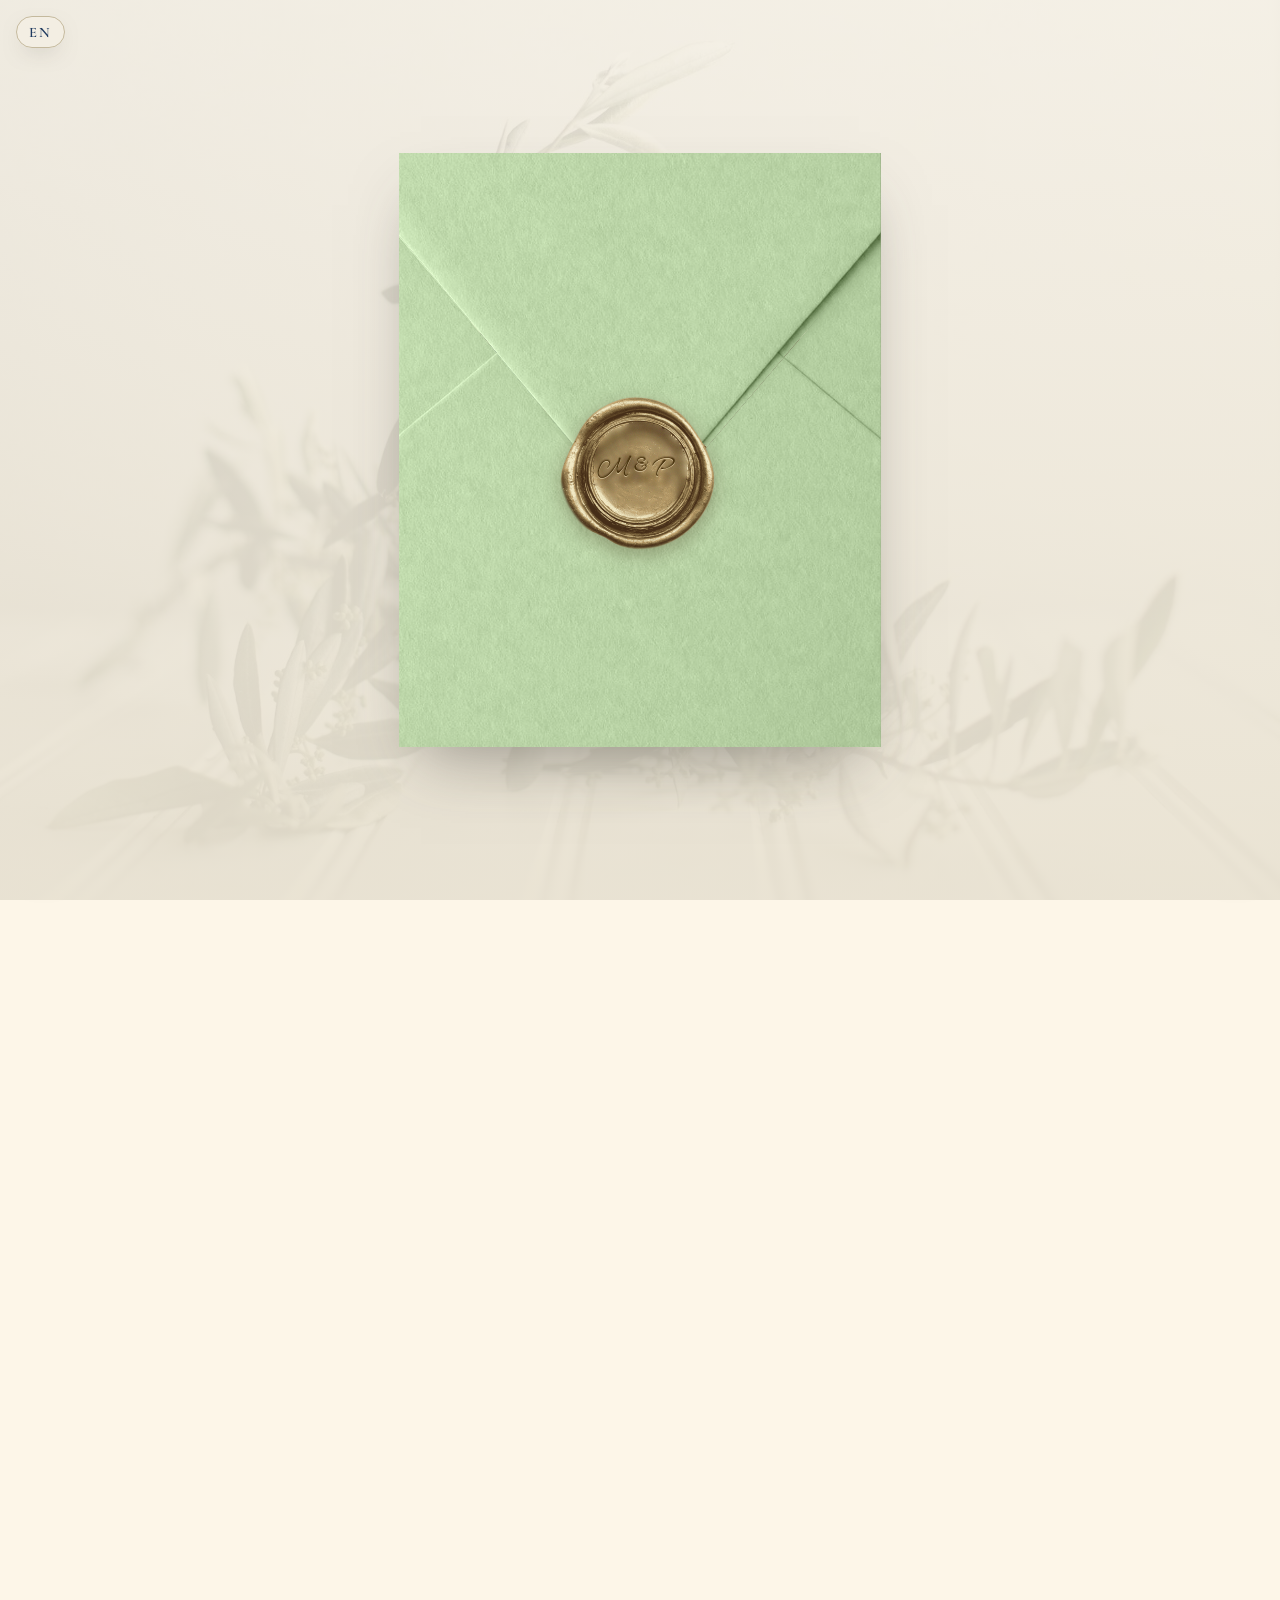
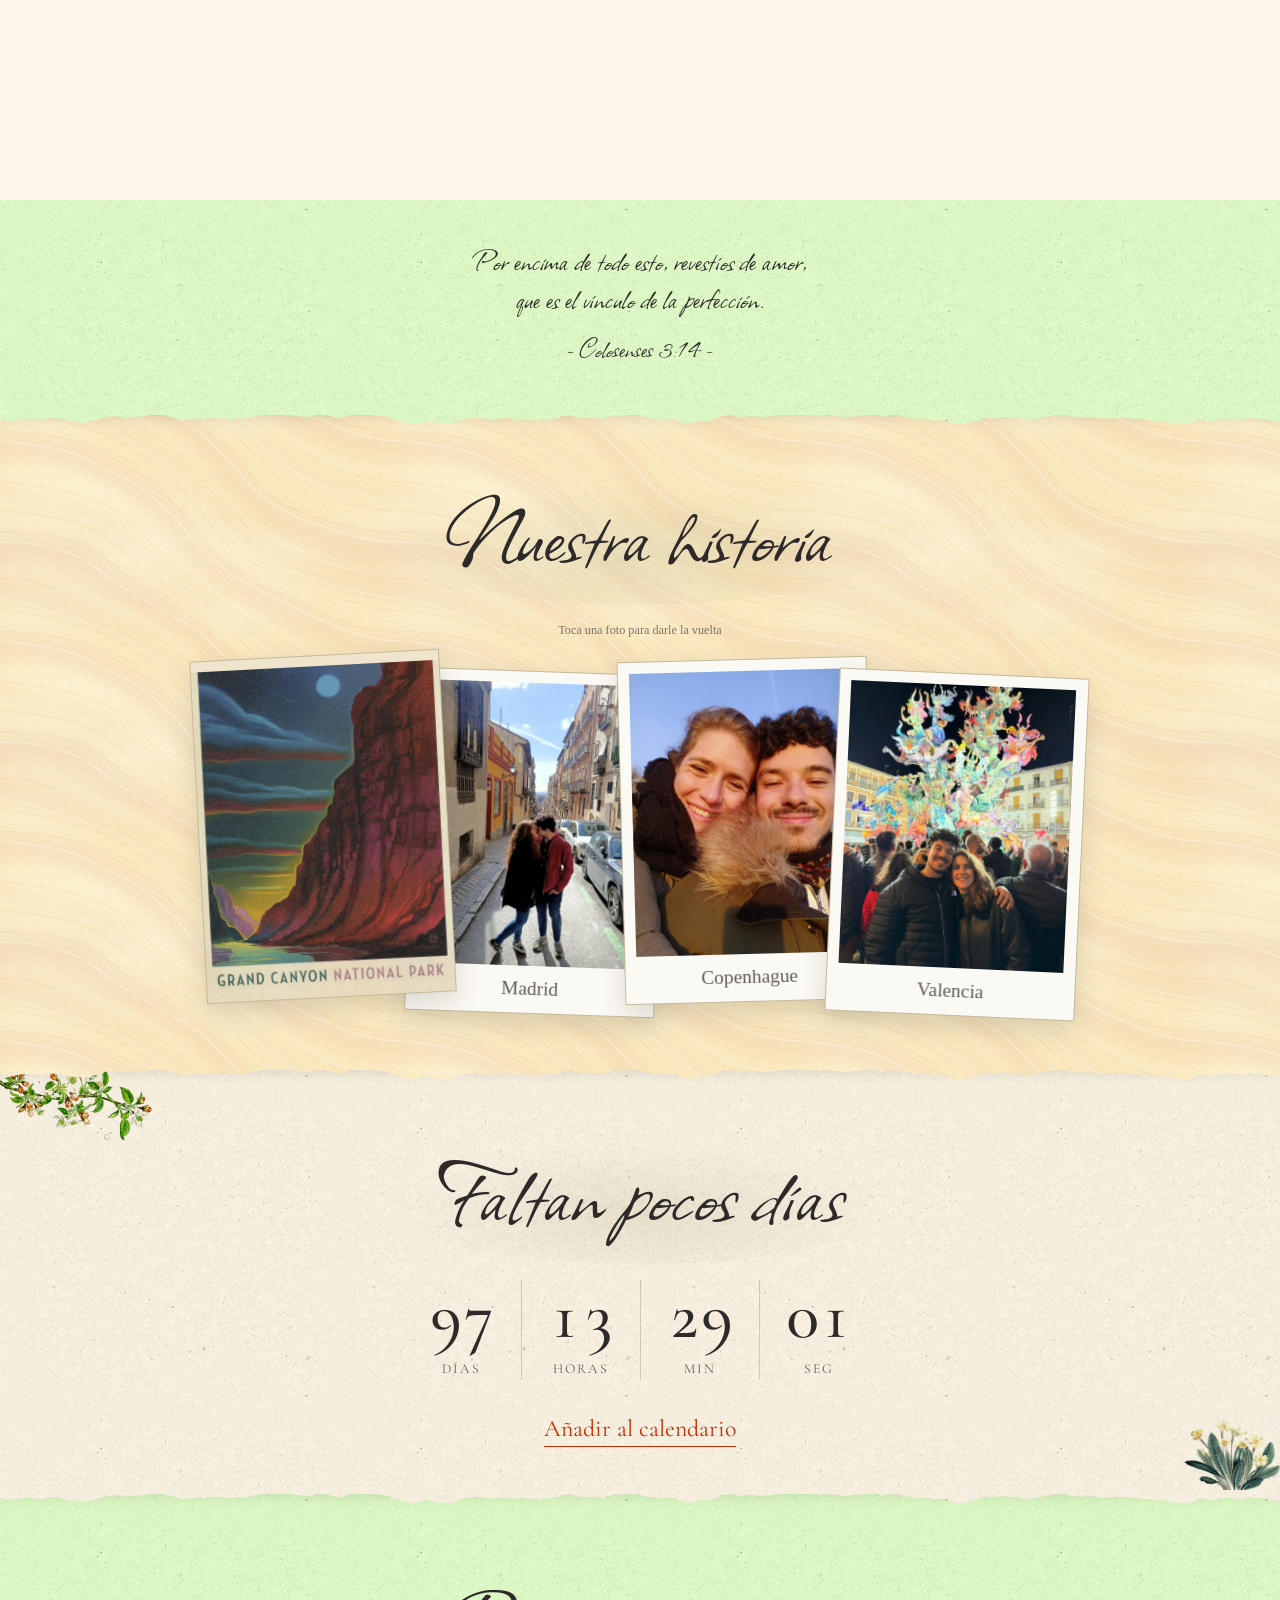
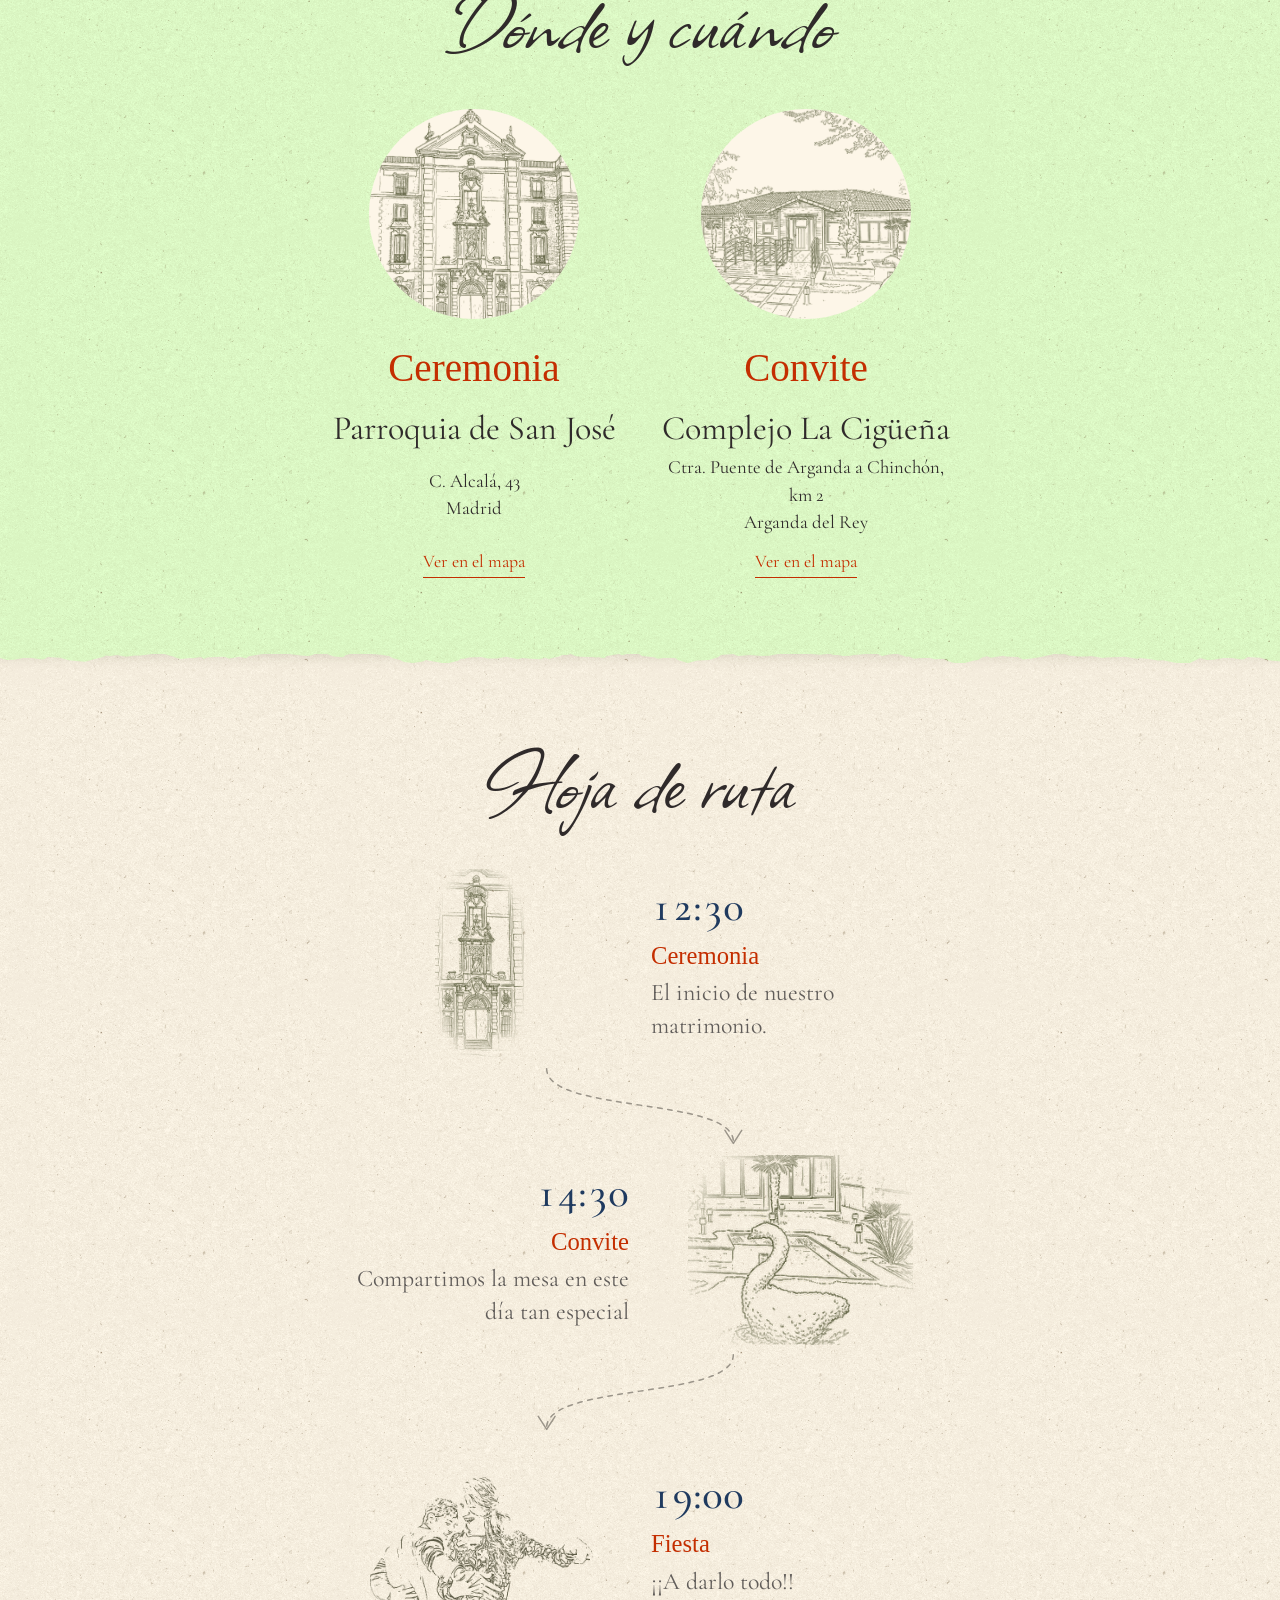
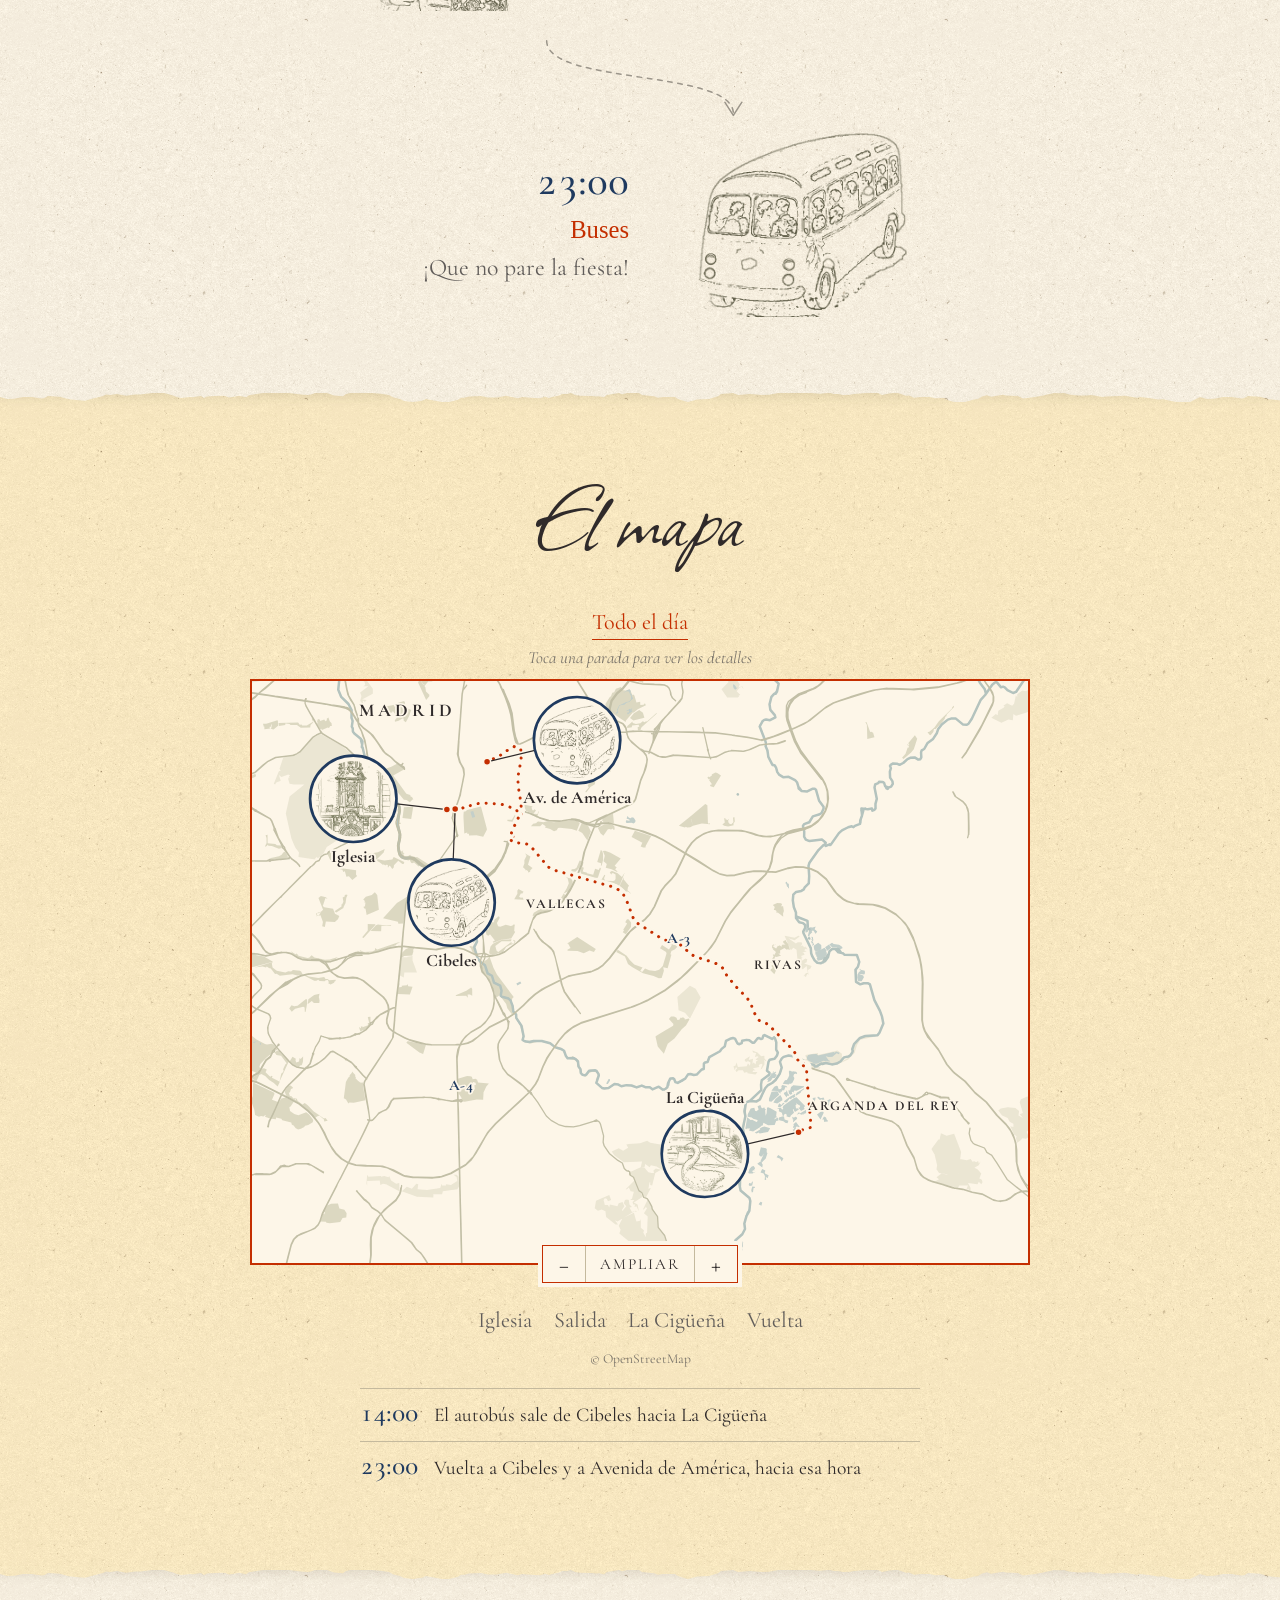
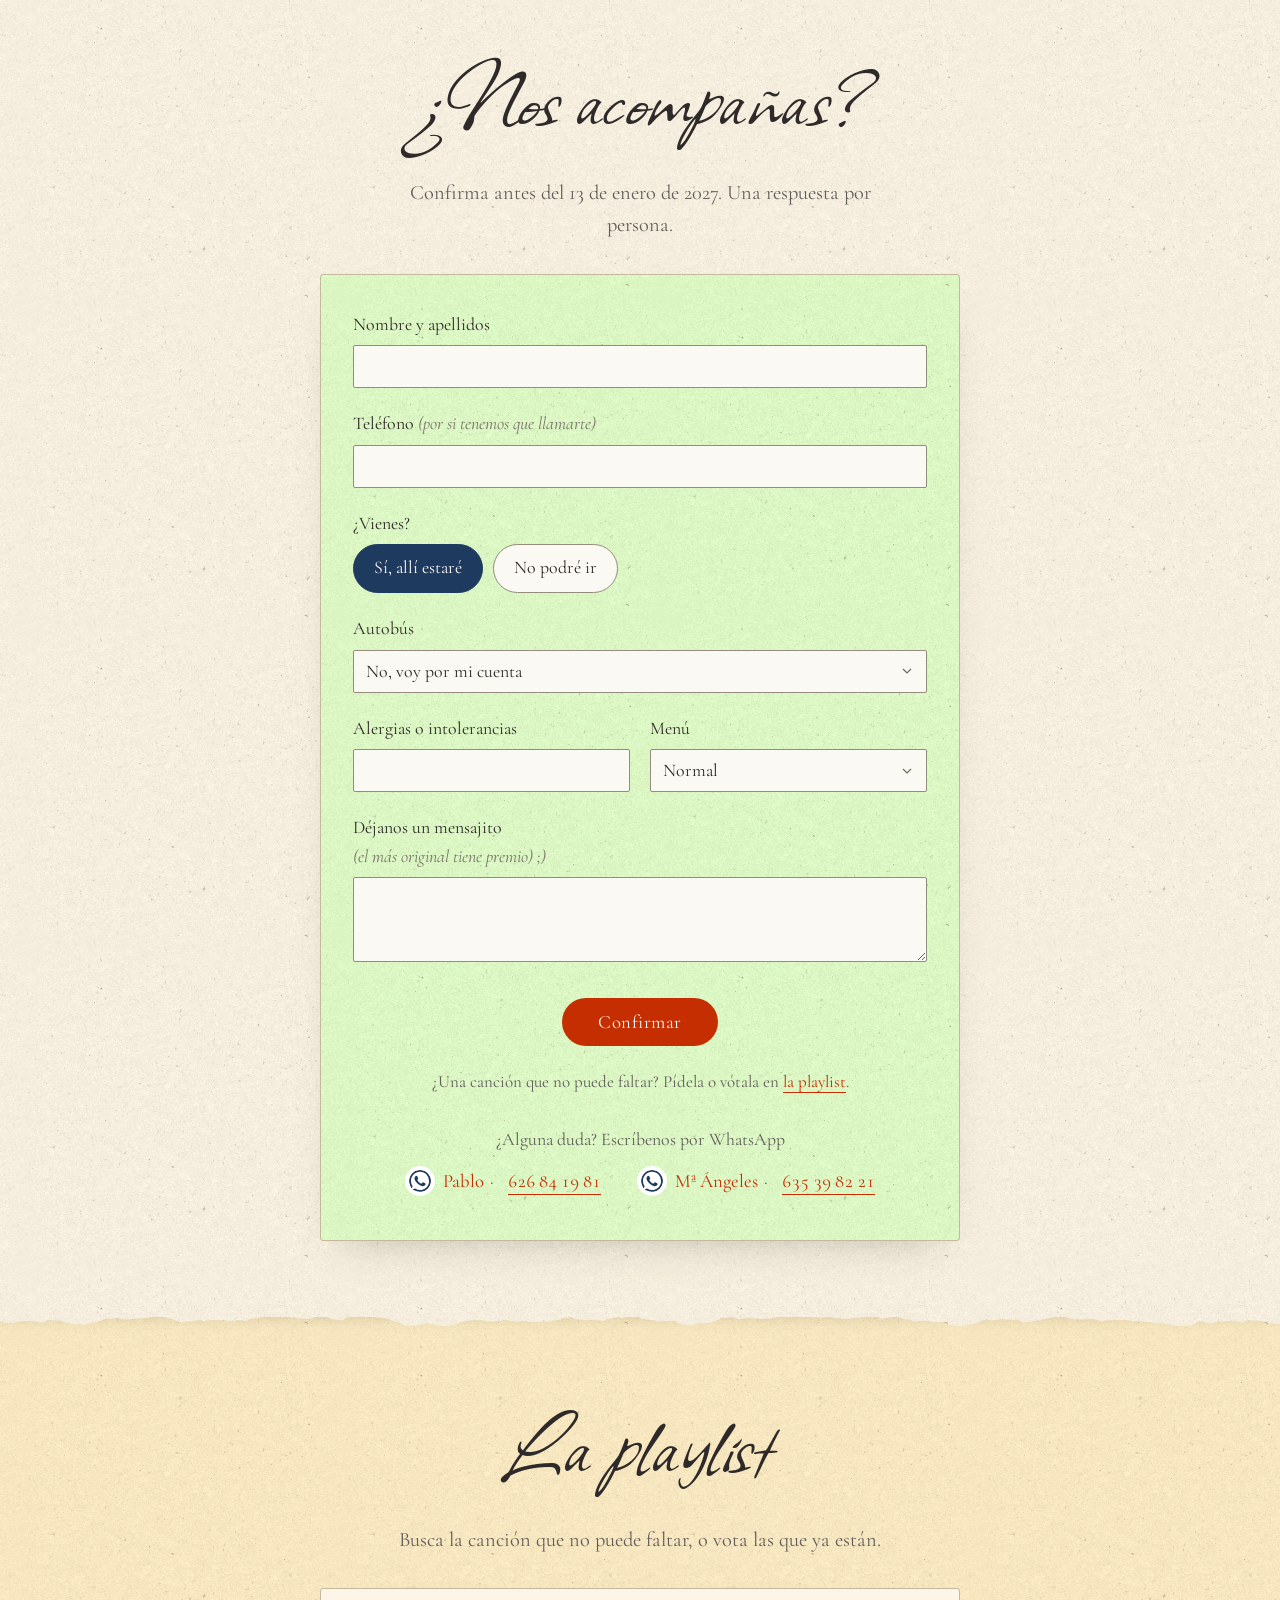
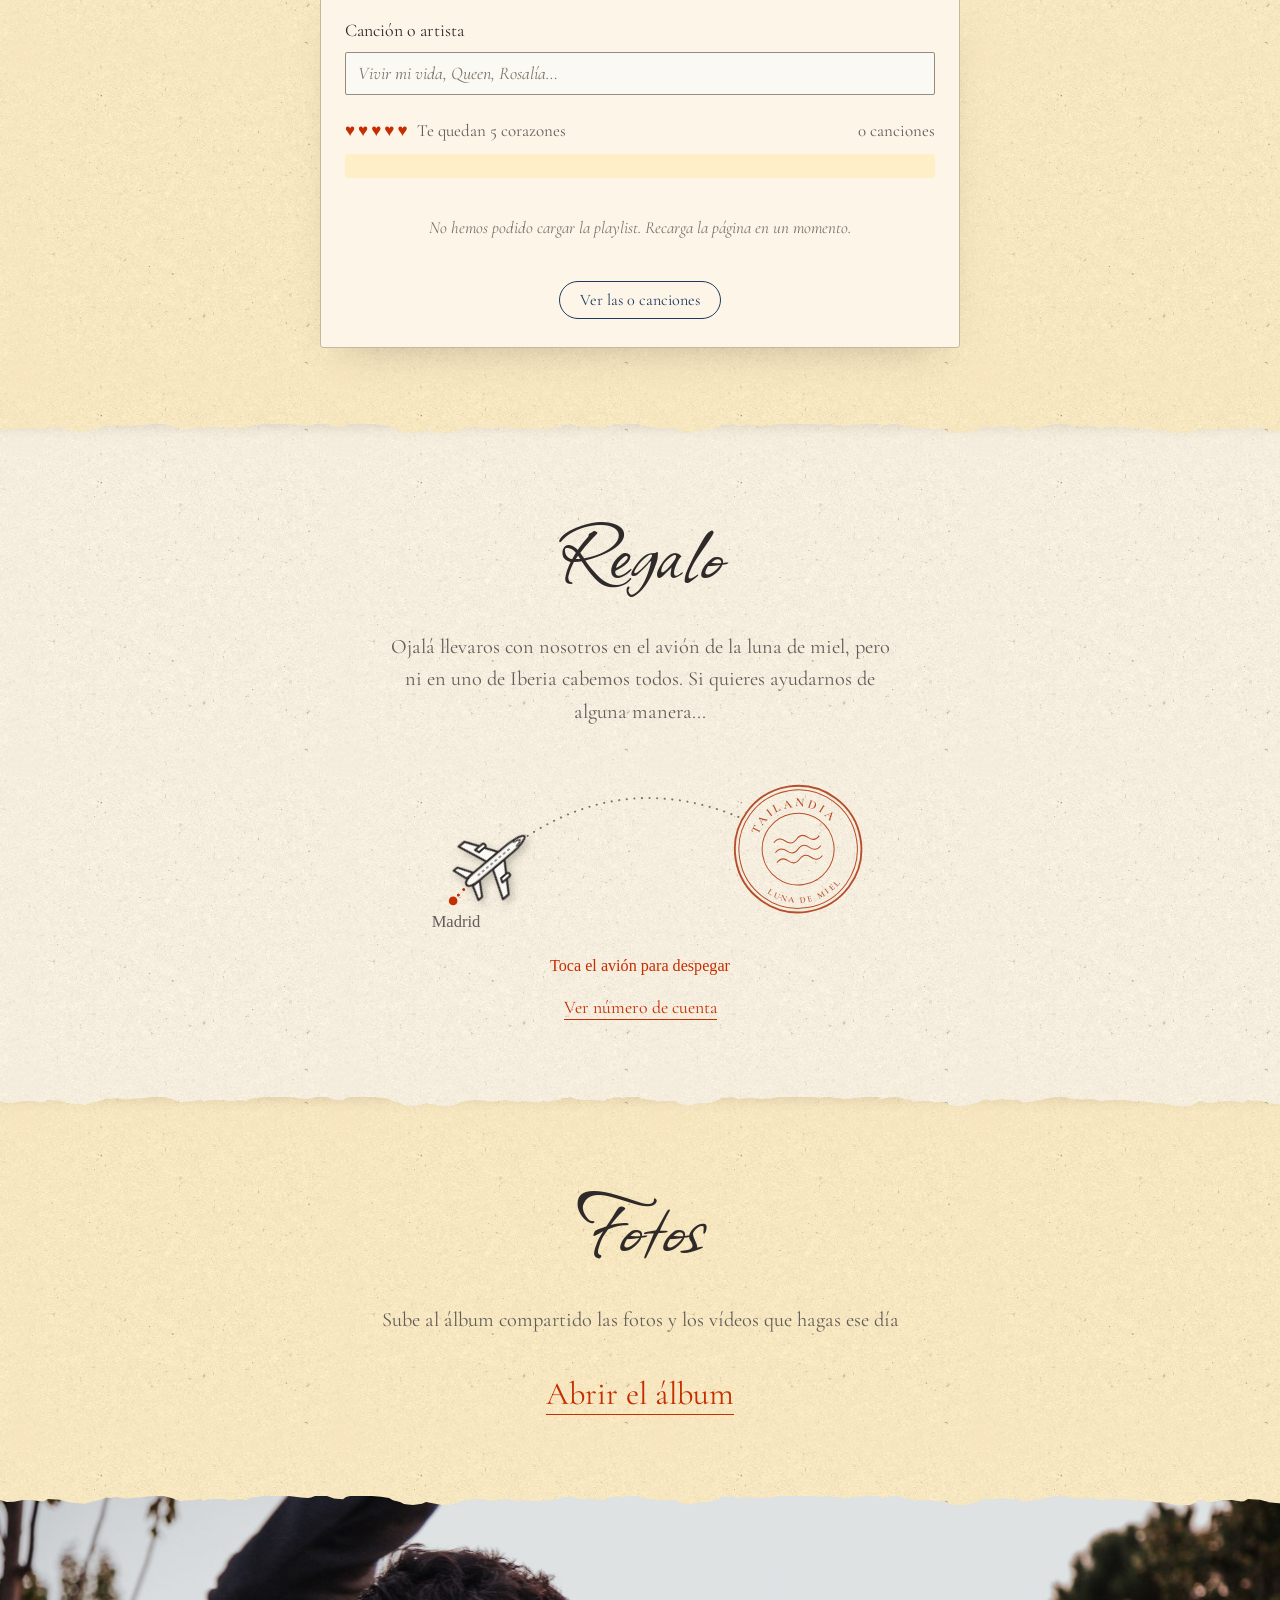
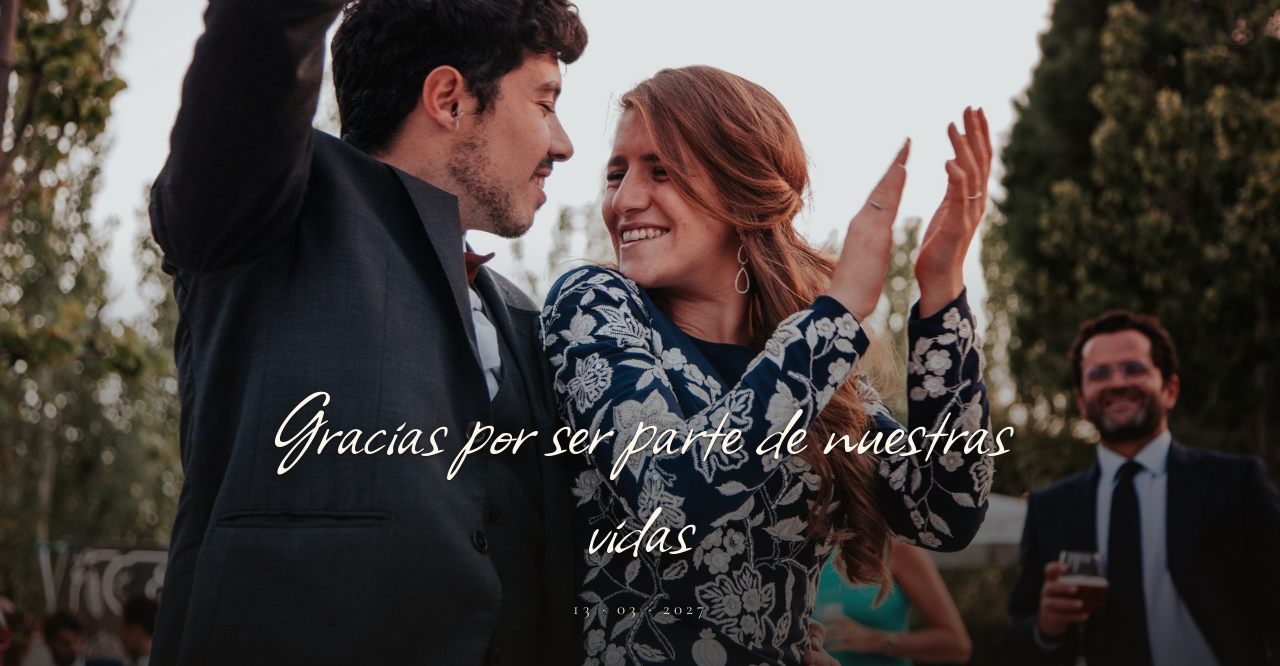
==== commit a7d7183e: "editor (m): flores" ====
--- a/index.html
+++ b/index.html
@@ -28,8 +28,8 @@
   <link rel="apple-touch-icon" sizes="180x180" href="assets/apple-touch-icon.png">
 
   <!-- Main Stylesheet. ?v= busts browser caches after each deploy: bump it whenever css/js change -->
-  <link rel="stylesheet" href="css/styles.css?v=202611270900-merge">
-  <link rel="stylesheet" href="css/editor.css?v=202611270900-merge">
+  <link rel="stylesheet" href="css/styles.css?v=202611252255-3d60396">
+  <link rel="stylesheet" href="css/editor.css?v=202611252255-3d60396">
 
   <!-- The envelope is the first thing on screen, so fetch its two images early -->
   <link rel="preload" as="image" href="assets/sobre.jpg?v=20261110v">
@@ -647,13 +647,13 @@
 
   </main>
 
-  <script src="js/i18n.js?v=202611270900-merge"></script>
-  <script src="js/rsvp-config.js?v=202611270900-merge"></script>
-  <script src="js/script.js?v=202611270900-merge"></script>
-  <script src="js/playlist-config.js?v=202611270900-merge"></script>
-  <script src="js/playlist.js?v=202611270900-merge"></script>
-  <script src="js/mapa.js?v=202611270900-merge"></script>
-  <script src="js/flores-layout.js?v=202611270900-merge"></script>
-  <script src="js/flores.js?v=202611270900-merge"></script>
+  <script src="js/i18n.js?v=202611252255-3d60396"></script>
+  <script src="js/rsvp-config.js?v=202611252255-3d60396"></script>
+  <script src="js/script.js?v=202611252255-3d60396"></script>
+  <script src="js/playlist-config.js?v=202611252255-3d60396"></script>
+  <script src="js/playlist.js?v=202611252255-3d60396"></script>
+  <script src="js/mapa.js?v=202611252255-3d60396"></script>
+  <script src="js/flores-layout.js?v=202611252255-3d60396"></script>
+  <script src="js/flores.js?v=202611252255-3d60396"></script>
 </body>
 </html>
